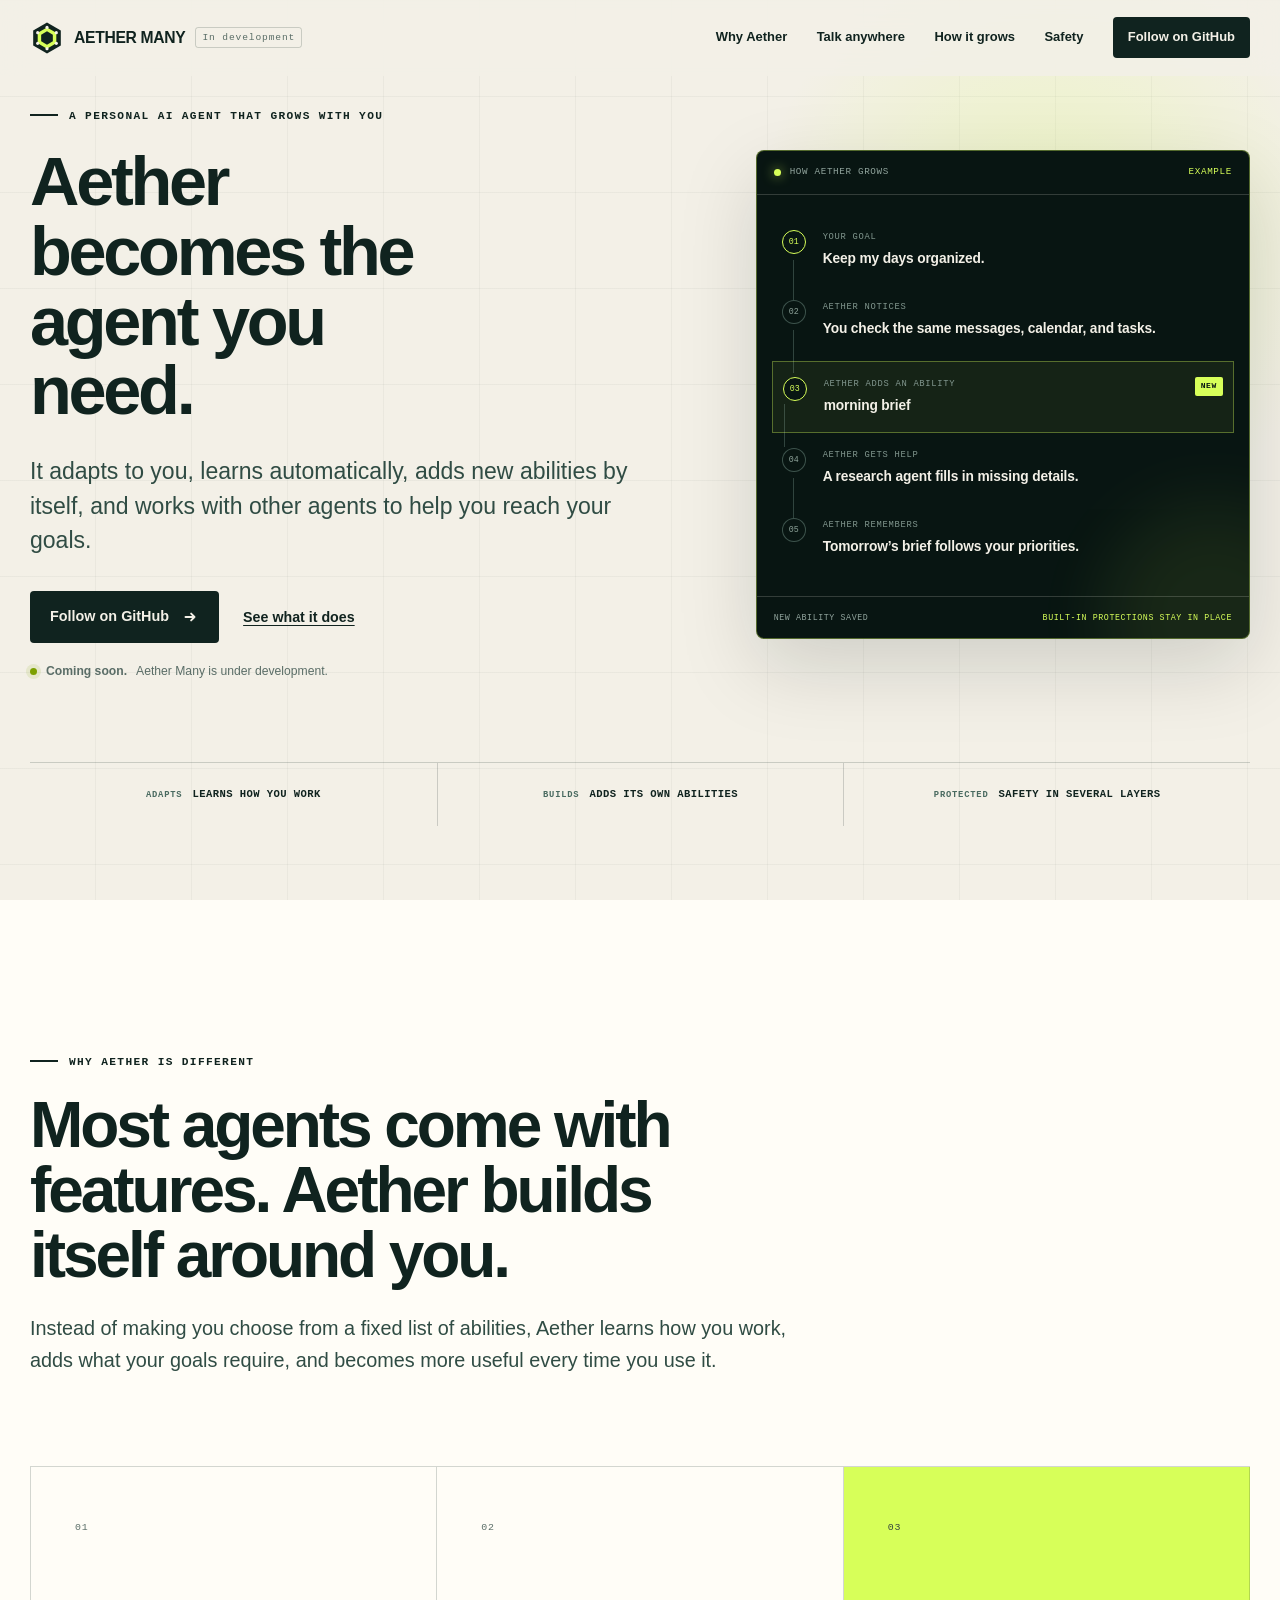
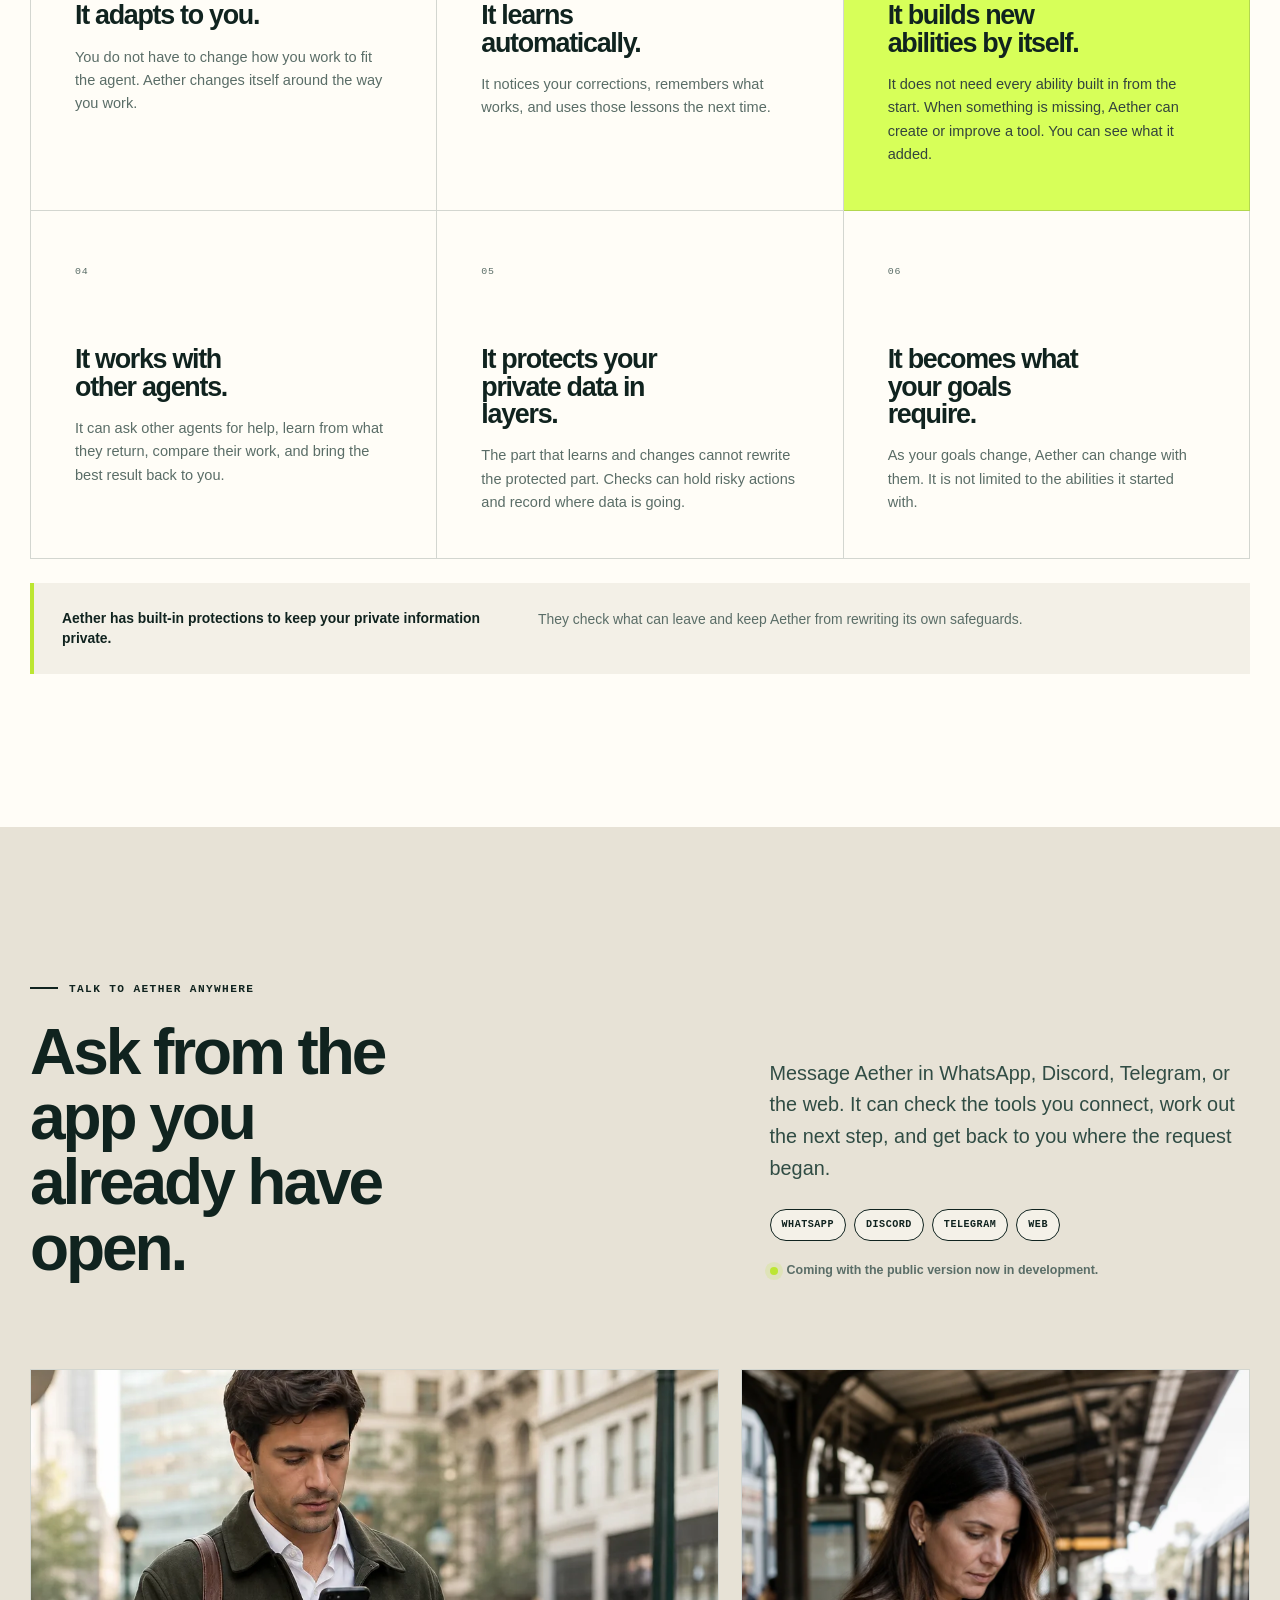
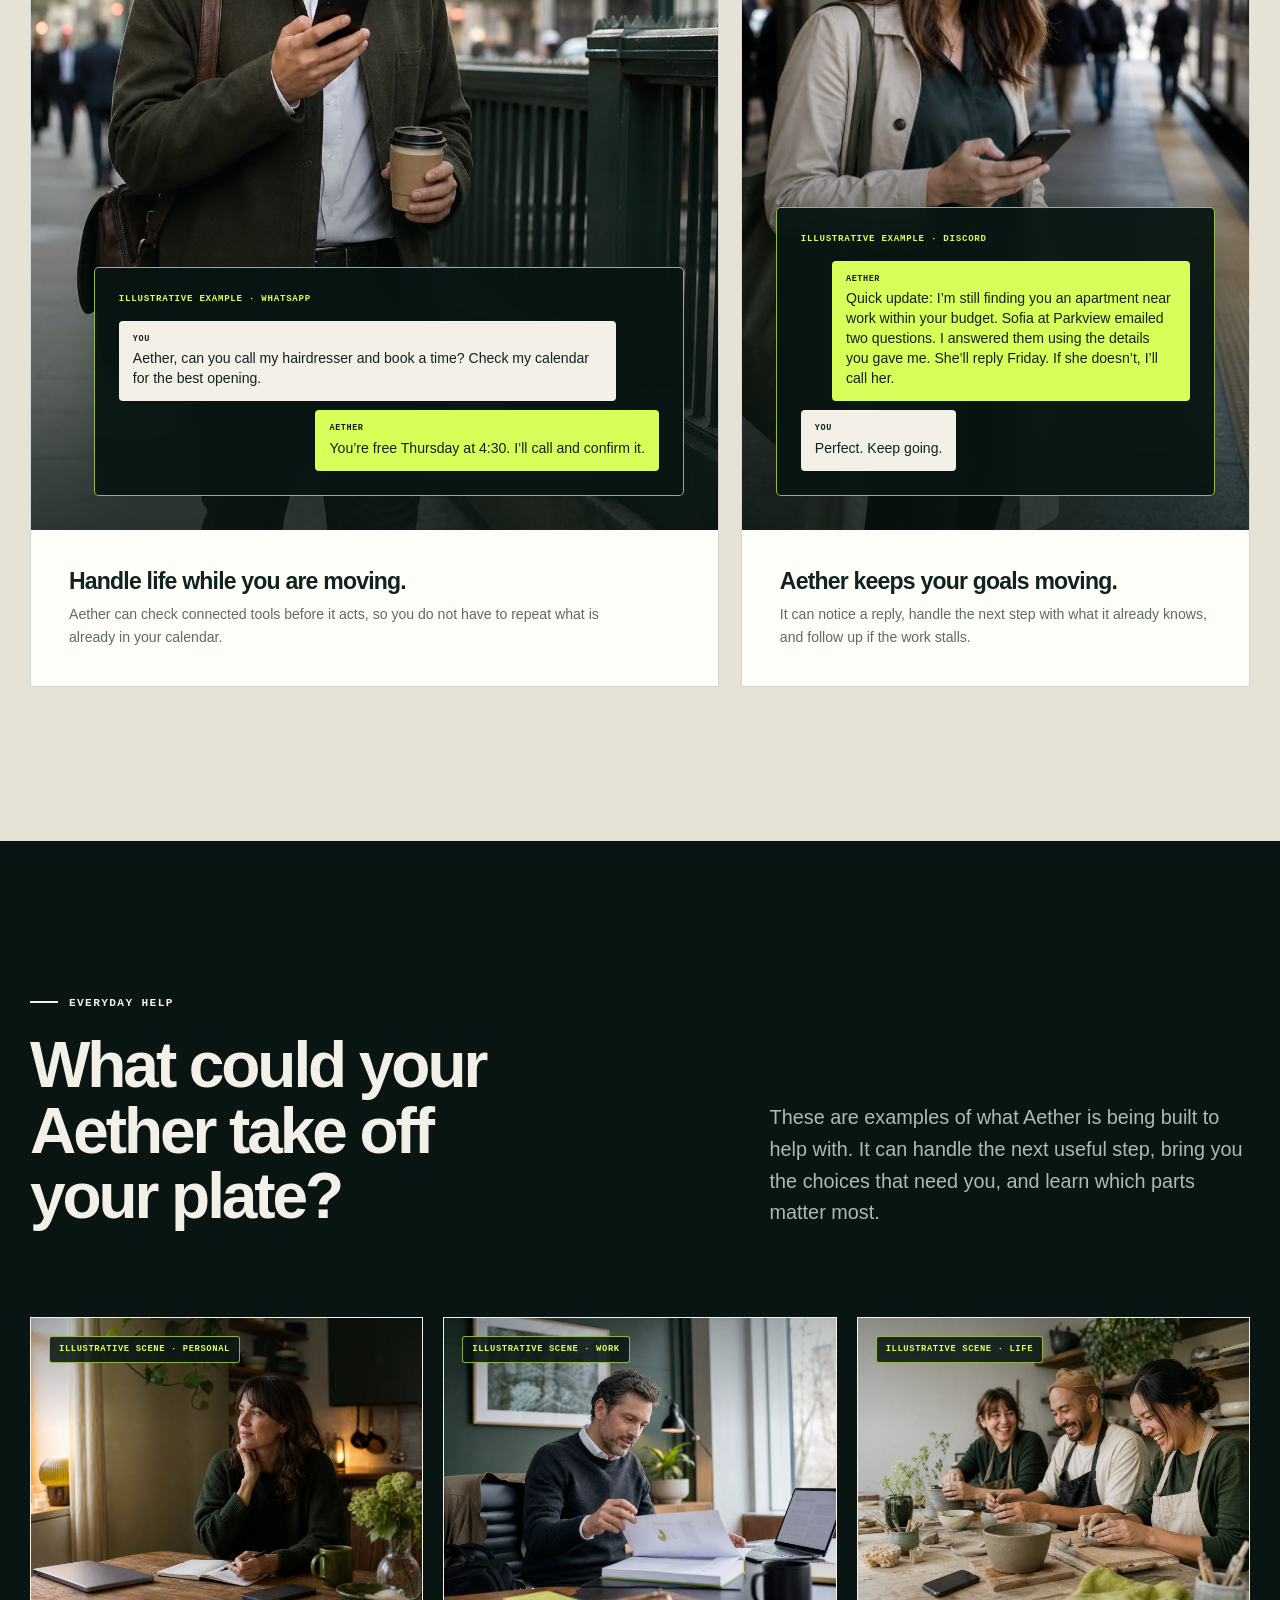
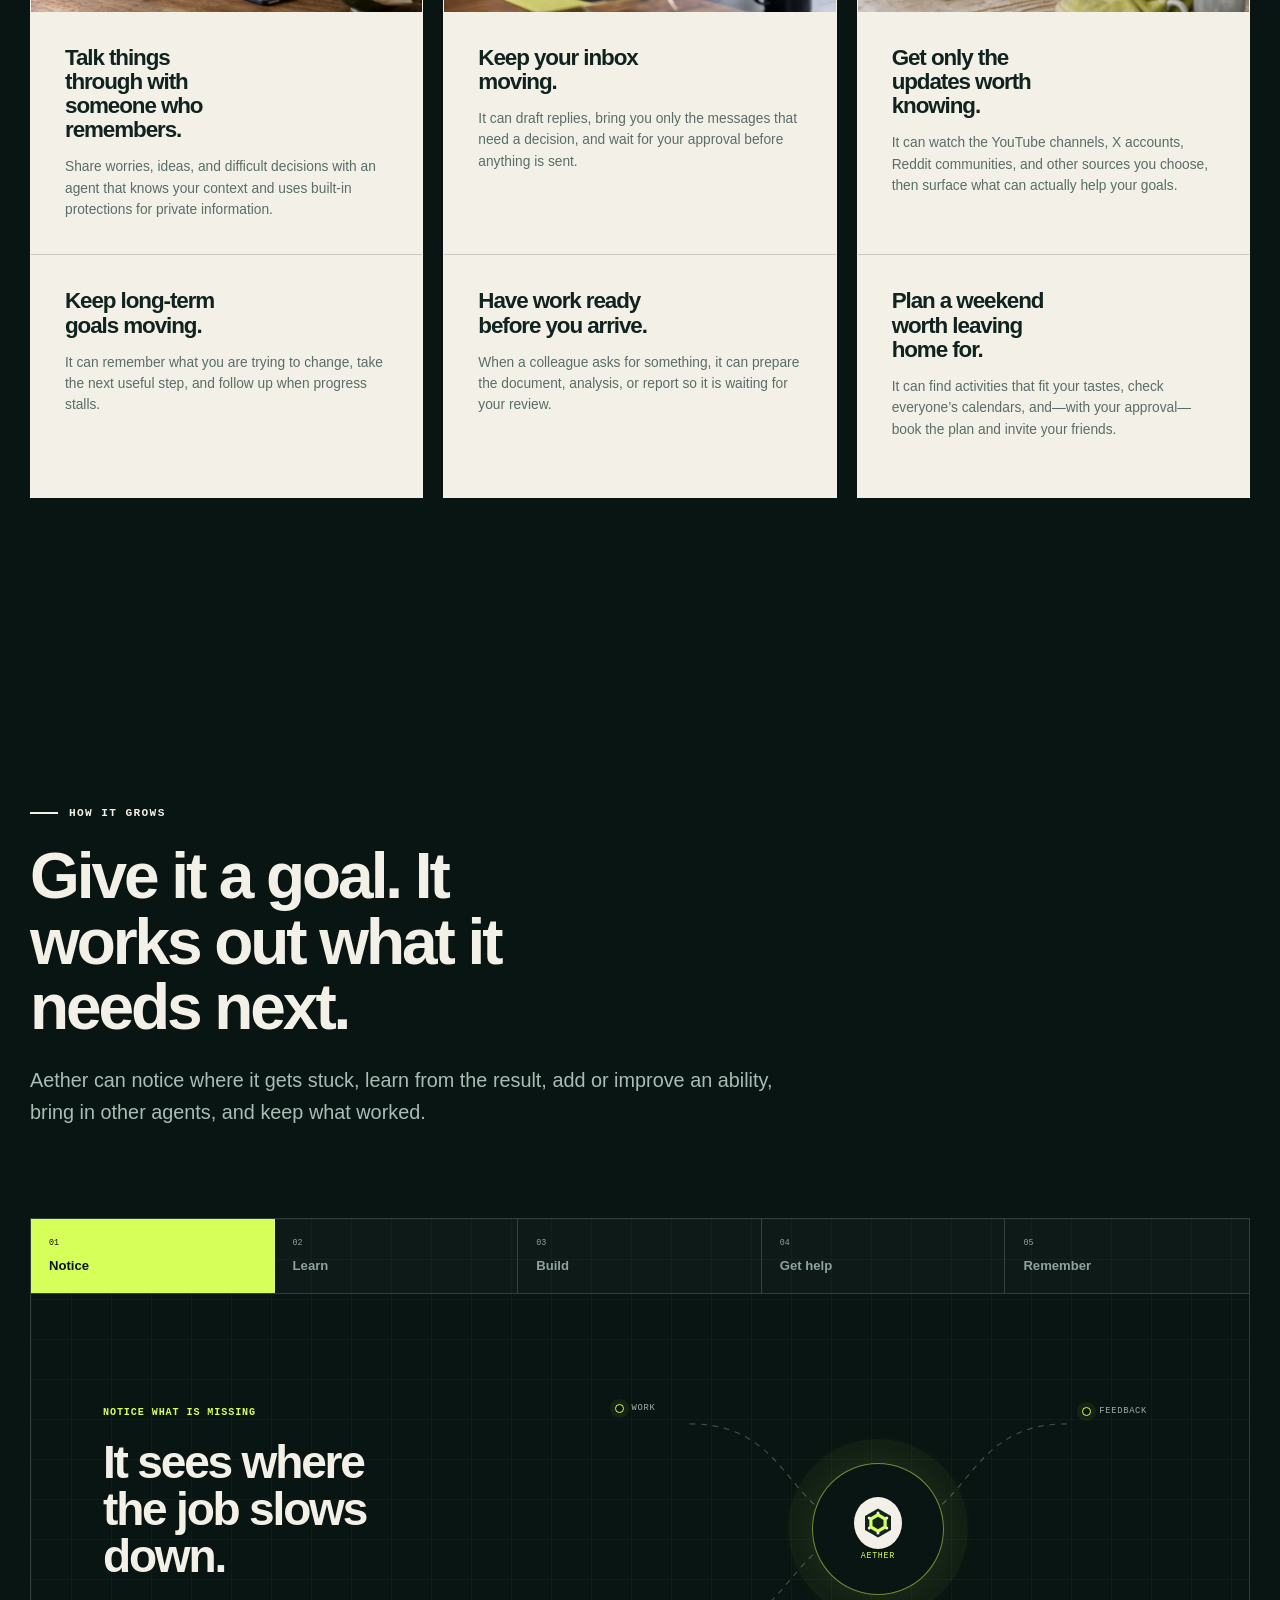
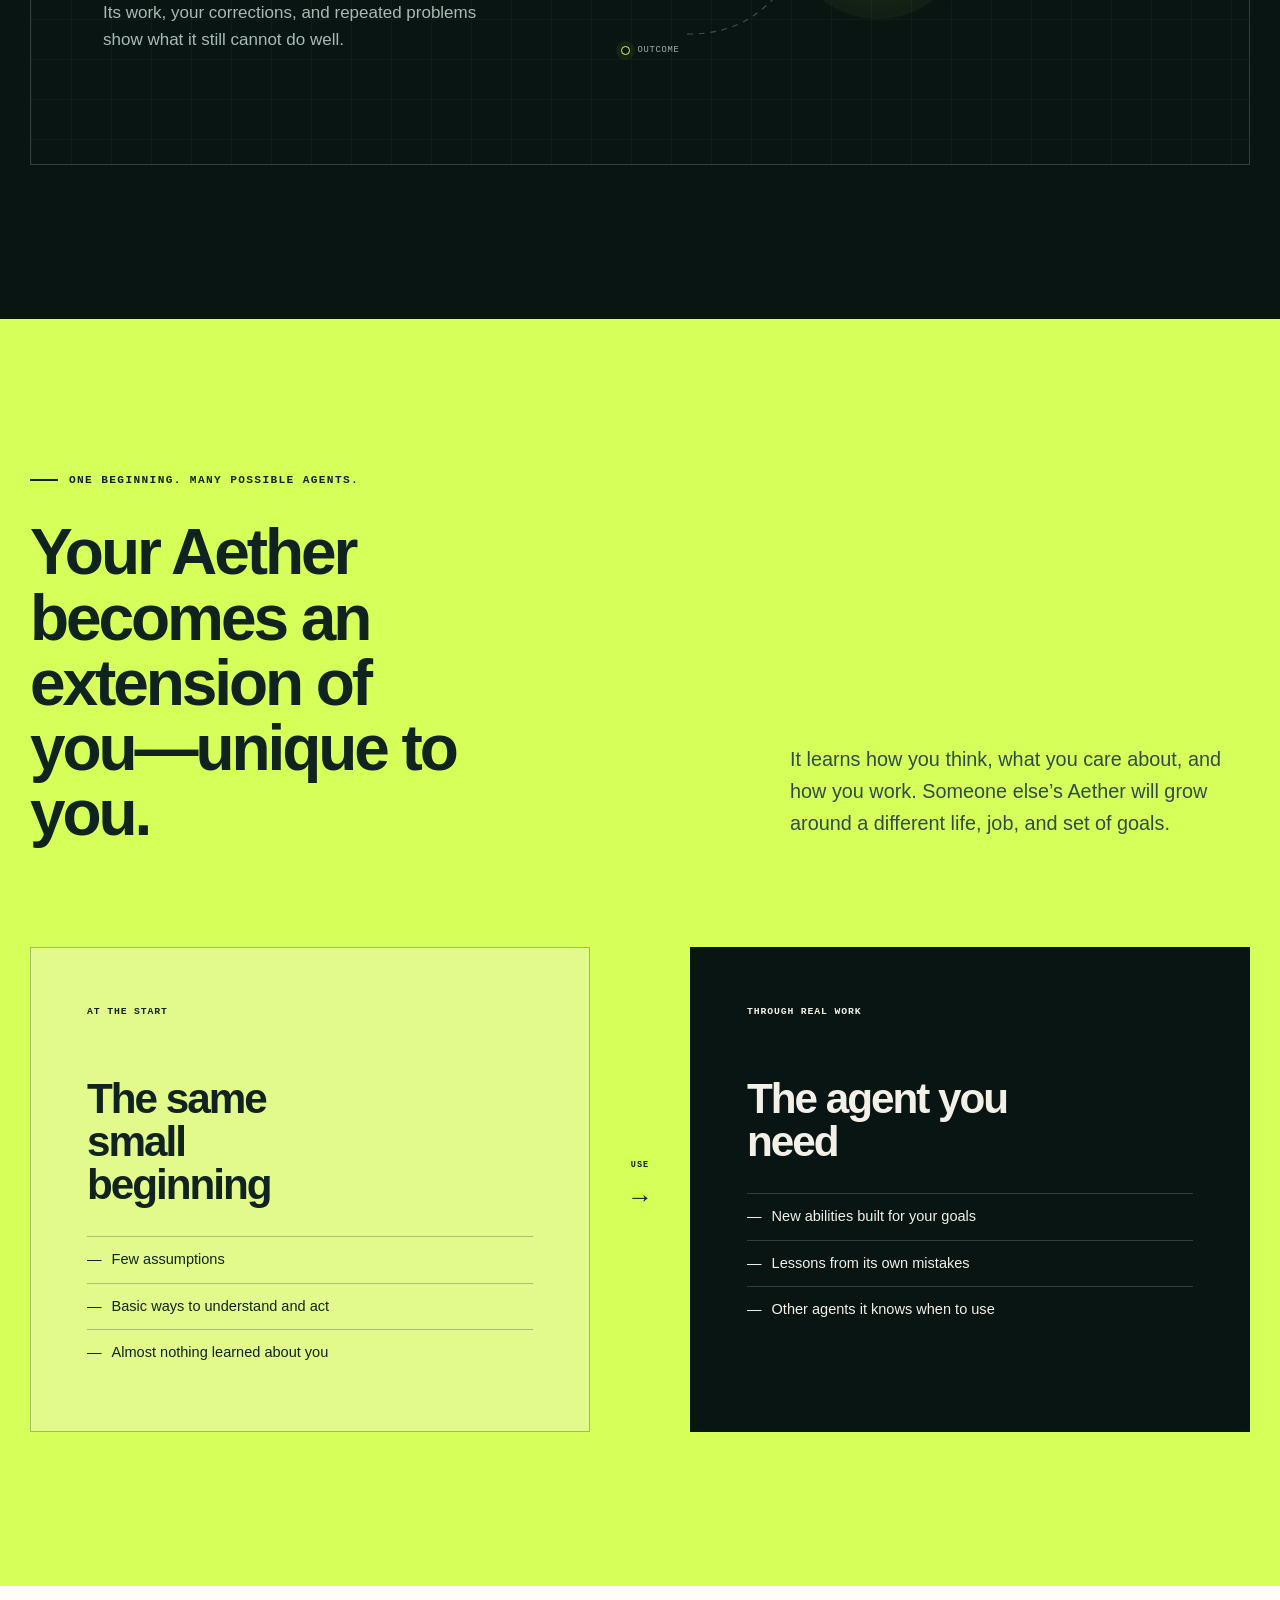
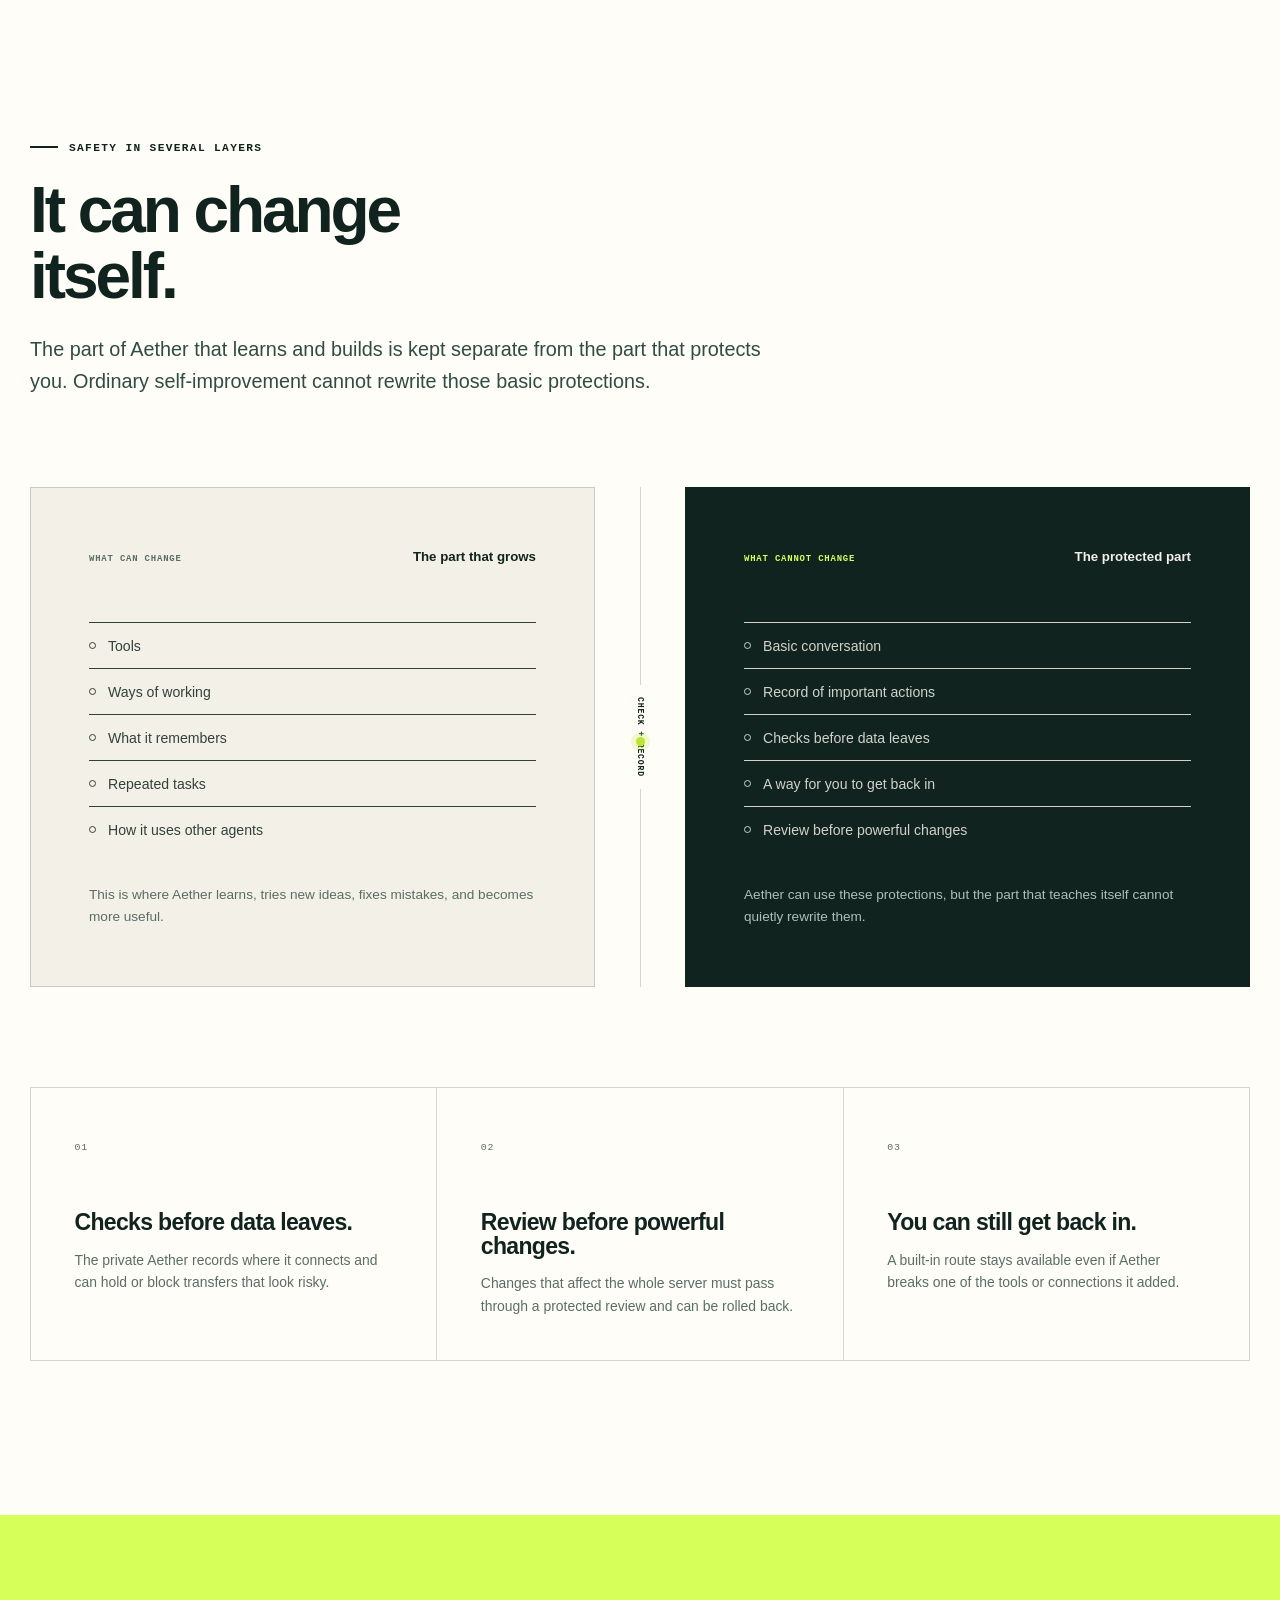
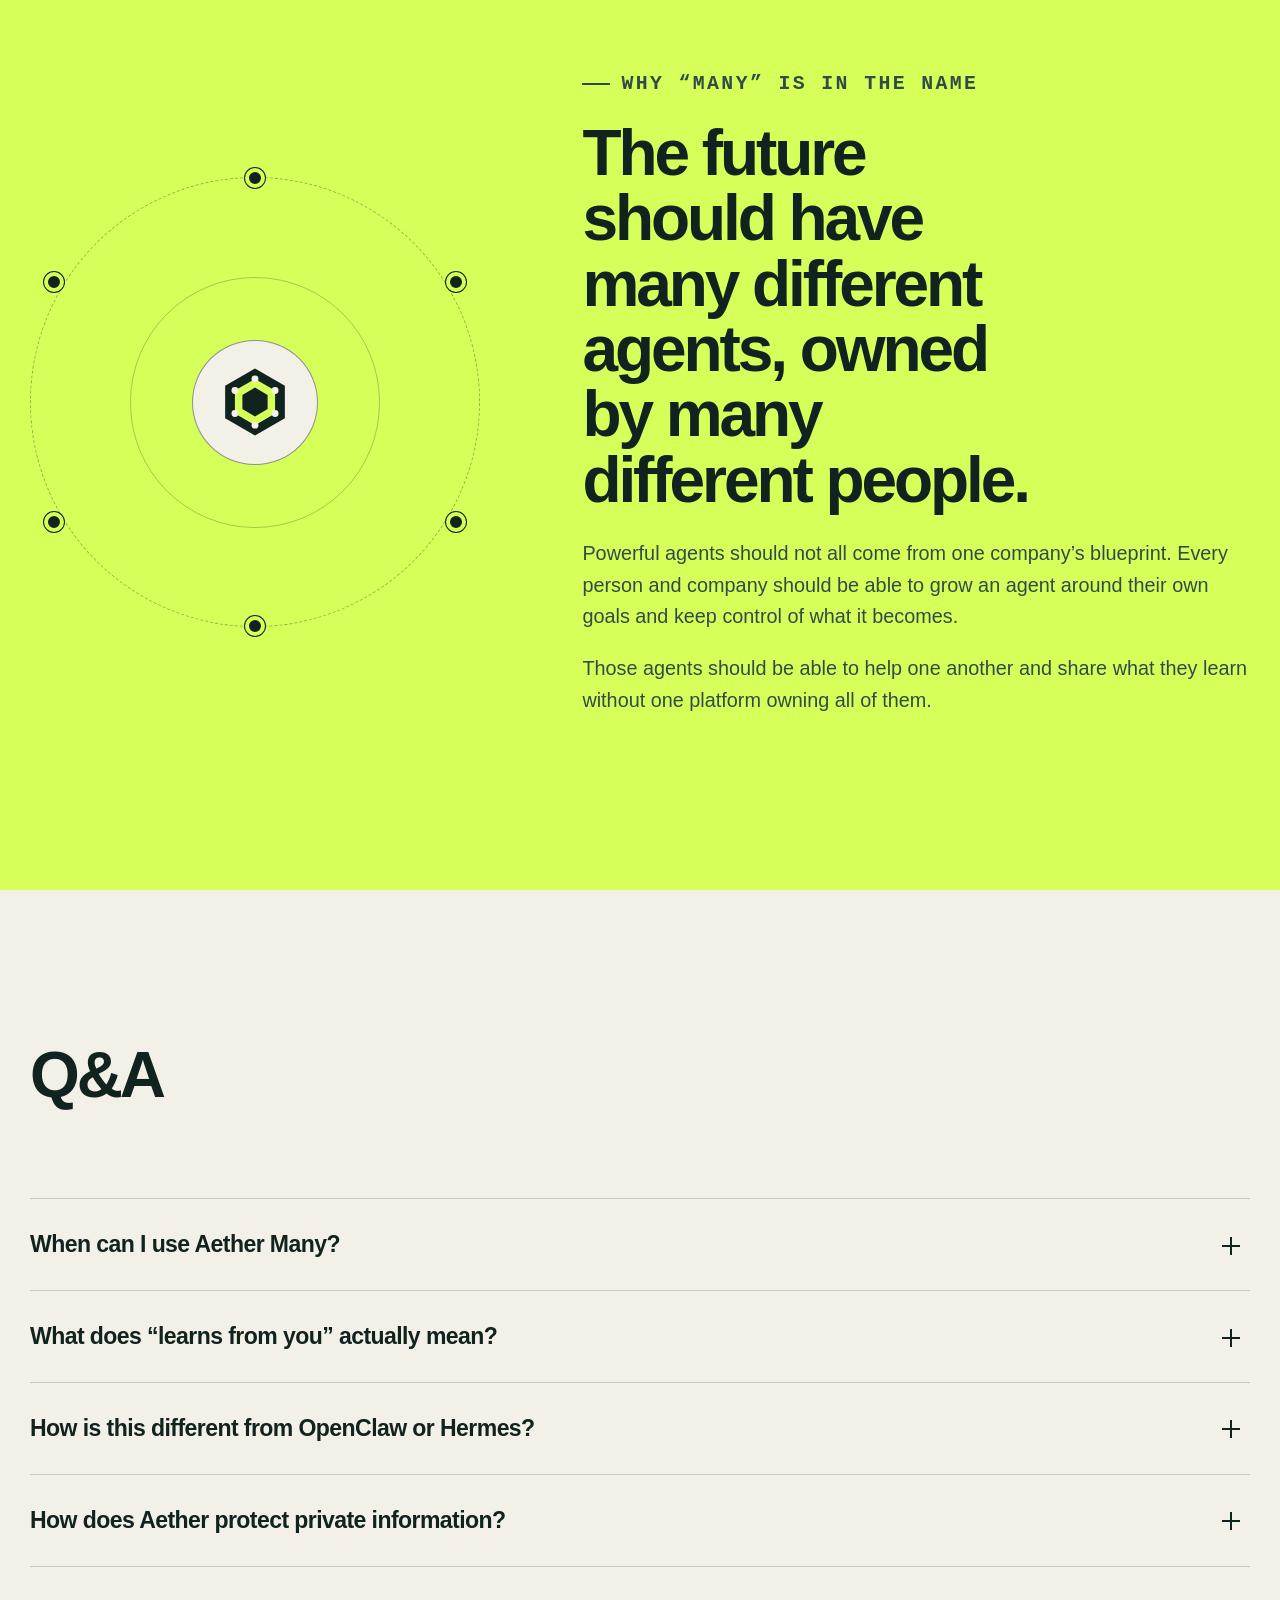
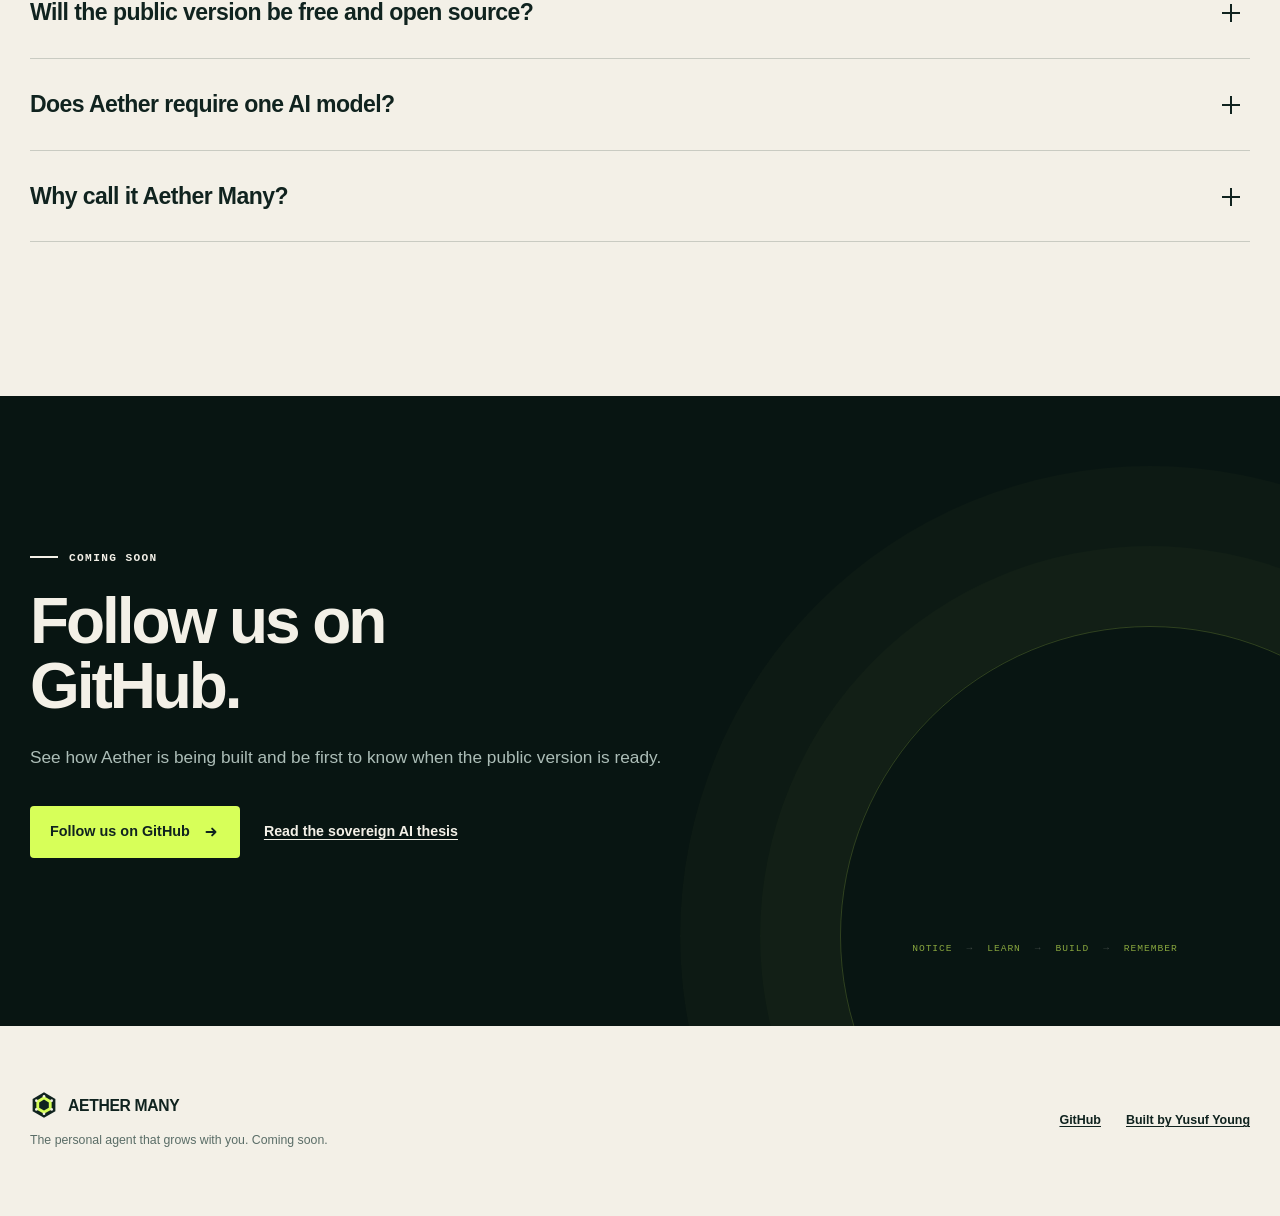
==== index.html @ 7bae5a88 "Add everyday Aether examples" ====
<!DOCTYPE html>
<html lang="en">
  <head>
    <meta charset="utf-8">
    <meta name="viewport" content="width=device-width, initial-scale=1">
    <meta name="theme-color" content="#0a1815">
    <meta
      name="description"
      content="Aether Many is a personal AI agent that adapts to you, learns automatically, builds new abilities for itself, and works with other agents to help you reach your goals."
    >
    <meta property="og:type" content="website">
    <meta property="og:url" content="https://aethermany.com/">
    <meta property="og:title" content="Aether Many — The agent that grows with you">
    <meta
      property="og:description"
      content="Aether adapts to you, builds what it needs, and works with other agents to help you reach your goals. Coming soon—follow the development on GitHub."
    >
    <meta name="twitter:card" content="summary">
    <title>Aether Many — The agent that grows with you</title>
    <link rel="canonical" href="https://aethermany.com/">
    <link rel="icon" href="/assets/favicon.svg" type="image/svg+xml">
    <link rel="stylesheet" href="/styles.css?v=20260828-1">
    <script src="/script.js?v=20260828-1" defer></script>
  </head>
  <body>
    <a class="skip-link" href="#hero-title">Skip to the main content</a>

    <header class="site-header" data-header>
      <div class="header-inner">
        <a class="brand" href="#top" aria-label="Aether Many home">
          <img src="/assets/mark.svg" alt="" width="34" height="34">
          <span class="brand-name">Aether Many</span>
          <span class="brand-edition">In development</span>
        </a>

        <button
          class="menu-button"
          type="button"
          aria-expanded="false"
          aria-controls="site-navigation"
          data-menu-button
        >
          <span class="menu-button-label">Menu</span>
          <span class="menu-button-icon" aria-hidden="true"></span>
        </button>

        <nav class="site-nav" id="site-navigation" aria-label="Main navigation" data-nav>
          <a href="#benefits">Why Aether</a>
          <a href="#channels">Talk anywhere</a>
          <a href="#growth">How it grows</a>
          <a href="#safety">Safety</a>
          <a class="nav-action" href="https://github.com/yusufhgmail/aether">Follow on GitHub</a>
        </nav>
      </div>
    </header>

    <main id="main">
      <section class="hero" id="top" aria-labelledby="hero-title">
        <div class="hero-grid">
          <div class="hero-copy">
            <p class="eyebrow reveal">A personal AI agent that grows with you</p>
            <h1 id="hero-title" class="reveal" tabindex="-1">Aether becomes the agent you need.</h1>
            <p class="hero-lead reveal">
              It adapts to you, learns automatically, adds new abilities by itself, and works with other agents to help you reach your goals.
            </p>
            <div class="hero-actions reveal">
              <a class="button button-primary" href="https://github.com/yusufhgmail/aether">
                Follow on GitHub
                <svg viewBox="0 0 16 16" aria-hidden="true"><path d="M4 8h8M9 5l3 3-3 3"></path></svg>
              </a>
              <a class="text-link" href="#benefits">See what it does</a>
            </div>
            <p class="release-note reveal">
              <span class="live-dot" aria-hidden="true"></span>
              <strong>Coming soon.</strong> Aether Many is under development.
            </p>
          </div>

          <div class="adaptation-window reveal" role="group" aria-label="Illustration of Aether turning everyday work into a new ability">
            <div class="window-bar">
              <span><i aria-hidden="true"></i>HOW AETHER GROWS</span>
              <span class="window-status">EXAMPLE</span>
            </div>
            <ol class="adaptation-log">
              <li class="log-goal">
                <span class="log-index">01</span>
                <div><small>YOUR GOAL</small><strong>Keep my days organized.</strong></div>
              </li>
              <li>
                <span class="log-index">02</span>
                <div><small>AETHER NOTICES</small><strong>You check the same messages, calendar, and tasks.</strong></div>
              </li>
              <li class="log-created">
                <span class="log-index">03</span>
                <div><small>AETHER ADDS AN ABILITY</small><strong>morning brief</strong></div>
                <span class="created-badge">NEW</span>
              </li>
              <li>
                <span class="log-index">04</span>
                <div><small>AETHER GETS HELP</small><strong>A research agent fills in missing details.</strong></div>
              </li>
              <li>
                <span class="log-index">05</span>
                <div><small>AETHER REMEMBERS</small><strong>Tomorrow’s brief follows your priorities.</strong></div>
              </li>
            </ol>
            <div class="window-foot">
              <span>New ability saved</span>
              <span>Built-in protections stay in place</span>
            </div>
          </div>
        </div>

        <ul class="hero-proof reveal" aria-label="Current Aether facts">
          <li><strong>Adapts</strong><span>Learns how you work</span></li>
          <li><strong>Builds</strong><span>Adds its own abilities</span></li>
          <li><strong>Protected</strong><span>Safety in several layers</span></li>
        </ul>
      </section>

      <section class="section section-problem" id="benefits" aria-labelledby="benefits-title">
        <div class="problem-intro reveal">
          <p class="eyebrow">Why Aether is different</p>
          <h2 id="benefits-title">Most agents come with features. Aether builds itself around you.</h2>
          <p>
            Instead of making you choose from a fixed list of abilities, Aether learns how you work, adds what your goals require, and becomes more useful every time you use it.
          </p>
        </div>

        <div class="direct-benefit-grid">
          <article class="direct-benefit-card reveal">
            <span class="direct-benefit-number">01</span>
            <h3>It adapts to you.</h3>
            <p>You do not have to change how you work to fit the agent. Aether changes itself around the way you work.</p>
          </article>
          <article class="direct-benefit-card reveal">
            <span class="direct-benefit-number">02</span>
            <h3>It learns automatically.</h3>
            <p>It notices your corrections, remembers what works, and uses those lessons the next time.</p>
          </article>
          <article class="direct-benefit-card direct-benefit-featured reveal">
            <span class="direct-benefit-number">03</span>
            <h3>It builds new abilities by itself.</h3>
            <p>It does not need every ability built in from the start. When something is missing, Aether can create or improve a tool. You can see what it added.</p>
          </article>
          <article class="direct-benefit-card reveal">
            <span class="direct-benefit-number">04</span>
            <h3>It works with other agents.</h3>
            <p>It can ask other agents for help, learn from what they return, compare their work, and bring the best result back to you.</p>
          </article>
          <article class="direct-benefit-card reveal">
            <span class="direct-benefit-number">05</span>
            <h3>It protects your private data in layers.</h3>
            <p>The part that learns and changes cannot rewrite the protected part. Checks can hold risky actions and record where data is going.</p>
          </article>
          <article class="direct-benefit-card reveal">
            <span class="direct-benefit-number">06</span>
            <h3>It becomes what your goals require.</h3>
            <p>As your goals change, Aether can change with them. It is not limited to the abilities it started with.</p>
          </article>
        </div>

        <p class="benefit-safety-note reveal">
          <strong>Aether has built-in protections to keep your private information private.</strong>
          They check what can leave and keep Aether from rewriting its own safeguards.
        </p>
      </section>

      <section class="section section-channels" id="channels" aria-labelledby="channels-title">
        <div class="channels-intro reveal">
          <div>
            <p class="eyebrow">Talk to Aether anywhere</p>
            <h2 id="channels-title">Ask from the app you already have open.</h2>
          </div>
          <div class="channels-copy">
            <p>
              Message Aether in WhatsApp, Discord, Telegram, or the web. It can check the tools you connect, work out the next step, and get back to you where the request began.
            </p>
            <ul class="channel-list" aria-label="Planned ways to talk to Aether">
              <li>WhatsApp</li>
              <li>Discord</li>
              <li>Telegram</li>
              <li>Web</li>
            </ul>
            <p class="channels-status"><span aria-hidden="true"></span>Coming with the public version now in development.</p>
          </div>
        </div>

        <div class="channel-stories">
          <figure class="channel-story channel-story-primary reveal">
            <div class="channel-photo">
              <img
                src="/assets/aether-commute.webp"
                alt="Illustrative AI-generated image of a commuter messaging Aether while walking to work"
                width="1024"
                height="1536"
                loading="lazy"
              >
              <div class="channel-conversation" role="group" aria-label="Example WhatsApp conversation with Aether">
                <span class="conversation-label">Illustrative example · WhatsApp</span>
                <div class="message message-user">
                  <span>You</span>
                  <p>Aether, can you call my hairdresser and book a time? Check my calendar for the best opening.</p>
                </div>
                <div class="message message-aether">
                  <span>Aether</span>
                  <p>You’re free Thursday at 4:30. I’ll call and confirm it.</p>
                </div>
              </div>
            </div>
            <figcaption>
              <strong>Handle life while you are moving.</strong>
              <span>Aether can check connected tools before it acts, so you do not have to repeat what is already in your calendar.</span>
            </figcaption>
          </figure>

          <figure class="channel-story reveal">
            <div class="channel-photo">
              <img
                src="/assets/aether-train.webp"
                alt="Illustrative AI-generated image of a commuter messaging Aether at a train platform"
                width="1024"
                height="1536"
                loading="lazy"
              >
              <div class="channel-conversation channel-conversation-small" role="group" aria-label="Example proactive Discord update from Aether">
                <span class="conversation-label">Illustrative example · Discord</span>
                <div class="message message-aether">
                  <span>Aether</span>
                  <p>Quick update: I’m still finding you an apartment near work within your budget. Sofia at Parkview emailed two questions. I answered them using the details you gave me. She’ll reply Friday. If she doesn’t, I’ll call her.</p>
                </div>
                <div class="message message-user">
                  <span>You</span>
                  <p>Perfect. Keep going.</p>
                </div>
              </div>
            </div>
            <figcaption>
              <strong>Aether keeps your goals moving.</strong>
              <span>It can notice a reply, handle the next step with what it already knows, and follow up if the work stalls.</span>
            </figcaption>
          </figure>
        </div>
      </section>

      <section class="section section-use-cases" id="uses" aria-labelledby="uses-title">
        <div class="use-cases-intro reveal">
          <div>
            <p class="eyebrow">Everyday help</p>
            <h2 id="uses-title">What could your Aether take off your plate?</h2>
          </div>
          <p>
            These are examples of what Aether is being built to help with. It can handle the next useful step, bring you the choices that need you, and learn which parts matter most.
          </p>
        </div>

        <div class="use-case-grid">
          <article class="use-case-card reveal">
            <figure class="use-case-image">
              <img
                src="/assets/aether-private-thinking.webp"
                alt="Illustrative AI-generated image of a woman thinking at her kitchen table with a notebook"
                width="1448"
                height="1086"
                loading="lazy"
              >
              <figcaption>Illustrative scene · Personal</figcaption>
            </figure>
            <div class="use-case-copy">
              <div class="use-case-item">
                <h3>Talk things through with someone who remembers.</h3>
                <p>Share worries, ideas, and difficult decisions with an agent that knows your context and uses built-in protections for private information.</p>
              </div>
              <div class="use-case-item">
                <h3>Keep long-term goals moving.</h3>
                <p>It can remember what you are trying to change, take the next useful step, and follow up when progress stalls.</p>
              </div>
            </div>
          </article>

          <article class="use-case-card reveal">
            <figure class="use-case-image">
              <img
                src="/assets/aether-work-ready.webp"
                alt="Illustrative AI-generated image of a professional reviewing a prepared report at his desk"
                width="1448"
                height="1086"
                loading="lazy"
              >
              <figcaption>Illustrative scene · Work</figcaption>
            </figure>
            <div class="use-case-copy">
              <div class="use-case-item">
                <h3>Keep your inbox moving.</h3>
                <p>It can draft replies, bring you only the messages that need a decision, and wait for your approval before anything is sent.</p>
              </div>
              <div class="use-case-item">
                <h3>Have work ready before you arrive.</h3>
                <p>When a colleague asks for something, it can prepare the document, analysis, or report so it is waiting for your review.</p>
              </div>
            </div>
          </article>

          <article class="use-case-card reveal">
            <figure class="use-case-image">
              <img
                src="/assets/aether-weekend-plans.webp"
                alt="Illustrative AI-generated image of three friends enjoying a pottery workshop together"
                width="1448"
                height="1086"
                loading="lazy"
              >
              <figcaption>Illustrative scene · Life</figcaption>
            </figure>
            <div class="use-case-copy">
              <div class="use-case-item">
                <h3>Get only the updates worth knowing.</h3>
                <p>It can watch the YouTube channels, X accounts, Reddit communities, and other sources you choose, then surface what can actually help your goals.</p>
              </div>
              <div class="use-case-item">
                <h3>Plan a weekend worth leaving home for.</h3>
                <p>It can find activities that fit your tastes, check everyone’s calendars, and—with your approval—book the plan and invite your friends.</p>
              </div>
            </div>
          </article>
        </div>
      </section>

      <section class="section section-growth" id="growth" aria-labelledby="growth-title">
        <div class="growth-heading reveal">
          <p class="eyebrow">How it grows</p>
          <h2 id="growth-title">Give it a goal. It works out what it needs next.</h2>
          <p>
            Aether can notice where it gets stuck, learn from the result, add or improve an ability, bring in other agents, and keep what worked.
          </p>
        </div>

        <div class="growth-explorer reveal" data-growth-explorer>
          <div class="growth-steps" role="tablist" aria-label="Aether adaptation loop">
            <button type="button" role="tab" aria-selected="true" aria-controls="growth-panel" id="growth-observe" data-growth-step="observe">
              <span>01</span>Notice
            </button>
            <button type="button" role="tab" aria-selected="false" aria-controls="growth-panel" id="growth-reflect" data-growth-step="reflect" tabindex="-1">
              <span>02</span>Learn
            </button>
            <button type="button" role="tab" aria-selected="false" aria-controls="growth-panel" id="growth-build" data-growth-step="build" tabindex="-1">
              <span>03</span>Build
            </button>
            <button type="button" role="tab" aria-selected="false" aria-controls="growth-panel" id="growth-collaborate" data-growth-step="collaborate" tabindex="-1">
              <span>04</span>Get help
            </button>
            <button type="button" role="tab" aria-selected="false" aria-controls="growth-panel" id="growth-keep" data-growth-step="keep" tabindex="-1">
              <span>05</span>Remember
            </button>
          </div>

          <div class="growth-stage" id="growth-panel" role="tabpanel" aria-labelledby="growth-observe" tabindex="0">
            <div class="stage-copy">
              <p class="stage-kicker" data-stage-kicker>Notice what is missing</p>
              <h3 data-stage-title>It sees where the job slows down.</h3>
              <p data-stage-copy>Its work, your corrections, and repeated problems show what it still cannot do well.</p>
            </div>
            <div class="stage-visual" aria-hidden="true">
              <div class="stage-core">
                <img src="/assets/mark.svg" alt="" width="52" height="52">
                <span>AETHER</span>
              </div>
              <div class="stage-signal signal-one" data-stage-signal="one"><i></i><span>WORK</span></div>
              <div class="stage-signal signal-two" data-stage-signal="two"><i></i><span>FEEDBACK</span></div>
              <div class="stage-signal signal-three" data-stage-signal="three"><i></i><span>OUTCOME</span></div>
              <svg viewBox="0 0 520 280" preserveAspectRatio="none">
                <path d="M96 48 C190 48 178 140 260 140"></path>
                <path d="M94 232 C190 232 178 140 260 140"></path>
                <path d="M424 48 C330 48 342 140 260 140"></path>
              </svg>
            </div>
          </div>
        </div>

      </section>

      <section class="section section-identity" aria-labelledby="identity-title">
        <div class="identity-copy reveal">
          <p class="eyebrow">One beginning. Many possible agents.</p>
          <h2 id="identity-title">Your Aether becomes an extension of you—unique to you.</h2>
          <p>
            It learns how you think, what you care about, and how you work. Someone else’s Aether will grow around a different life, job, and set of goals.
          </p>
        </div>
        <div class="identity-shift reveal" role="group" aria-label="How an Aether agent changes through use">
          <article>
            <p>AT THE START</p>
            <h3>The same small beginning</h3>
            <ul>
              <li>Few assumptions</li>
              <li>Basic ways to understand and act</li>
              <li>Almost nothing learned about you</li>
            </ul>
          </article>
          <div class="shift-arrow" aria-hidden="true"><span>USE</span>→</div>
          <article class="identity-emerged">
            <p>THROUGH REAL WORK</p>
            <h3>The agent you need</h3>
            <ul>
              <li>New abilities built for your goals</li>
              <li>Lessons from its own mistakes</li>
              <li>Other agents it knows when to use</li>
            </ul>
          </article>
        </div>
      </section>

      <section class="section section-safety" id="safety" aria-labelledby="safety-title">
        <div class="safety-heading reveal">
          <p class="eyebrow">Safety in several layers</p>
          <h2 id="safety-title">It can change itself.</h2>
          <p>
            The part of Aether that learns and builds is kept separate from the part that protects you. Ordinary self-improvement cannot rewrite those basic protections.
          </p>
        </div>

        <div class="boundary-diagram reveal">
          <div class="boundary-free">
            <div class="boundary-label"><span>WHAT CAN CHANGE</span><strong>The part that grows</strong></div>
            <ul>
              <li>Tools</li>
              <li>Ways of working</li>
              <li>What it remembers</li>
              <li>Repeated tasks</li>
              <li>How it uses other agents</li>
            </ul>
            <p>This is where Aether learns, tries new ideas, fixes mistakes, and becomes more useful.</p>
          </div>
          <div class="boundary-gate">
            <span>CHECK + RECORD</span>
            <i aria-hidden="true"></i>
          </div>
          <div class="boundary-core">
            <div class="boundary-label"><span>WHAT CANNOT CHANGE</span><strong>The protected part</strong></div>
            <ul>
              <li>Basic conversation</li>
              <li>Record of important actions</li>
              <li>Checks before data leaves</li>
              <li>A way for you to get back in</li>
              <li>Review before powerful changes</li>
            </ul>
            <p>Aether can use these protections, but the part that teaches itself cannot quietly rewrite them.</p>
          </div>
        </div>

        <div class="safety-facts reveal">
          <article>
            <span>01</span>
            <h3>Checks before data leaves.</h3>
            <p>The private Aether records where it connects and can hold or block transfers that look risky.</p>
          </article>
          <article>
            <span>02</span>
            <h3>Review before powerful changes.</h3>
            <p>Changes that affect the whole server must pass through a protected review and can be rolled back.</p>
          </article>
          <article>
            <span>03</span>
            <h3>You can still get back in.</h3>
            <p>A built-in route stays available even if Aether breaks one of the tools or connections it added.</p>
          </article>
        </div>

      </section>

      <section class="section section-mission" aria-labelledby="mission-title">
        <div class="mission-orbit" aria-hidden="true">
          <div class="mission-center"><img src="/assets/mark.svg" alt="" width="74" height="74"></div>
          <span class="mission-node node-a"></span>
          <span class="mission-node node-b"></span>
          <span class="mission-node node-c"></span>
          <span class="mission-node node-d"></span>
          <span class="mission-node node-e"></span>
          <span class="mission-node node-f"></span>
        </div>
        <div class="mission-copy reveal">
          <p class="eyebrow">Why “Many” is in the name</p>
          <h2 id="mission-title">The future should have many different agents, owned by many different people.</h2>
          <p>
            Powerful agents should not all come from one company’s blueprint. Every person and company should be able to grow an agent around their own goals and keep control of what it becomes.
          </p>
          <p>
            Those agents should be able to help one another and share what they learn without one platform owning all of them.
          </p>
        </div>
      </section>

      <section class="section section-faq" aria-labelledby="faq-title">
        <div class="faq-heading reveal">
          <h2 id="faq-title">Q&amp;A</h2>
        </div>

        <div class="faq-list reveal">
          <details>
            <summary>When can I use Aether Many?</summary>
            <p>Aether Many is coming soon. It is under development, and the first public version will appear in the GitHub repository when it is ready.</p>
          </details>
          <details>
            <summary>What does “learns from you” actually mean?</summary>
            <p>Aether can remember your preferences, look back at past work, learn from your corrections, improve its instructions, and build reusable tools. It can still learn the wrong lesson, so important changes must stay visible and easy to correct.</p>
          </details>
          <details>
            <summary>How is this different from OpenClaw or Hermes?</summary>
            <p>OpenClaw and Hermes are mature agents you can install now. Aether brings automatic learning, self-built abilities, work with other agents, and layered protections together around one goal: becoming an extension of its owner.</p>
          </details>
          <details>
            <summary>How does Aether protect private information?</summary>
            <p>Aether separates the part that learns from the part that protects you. It checks actions that can send data away, records important actions, and requires review before powerful changes. Connected AI models and tools can still send data away, so no system can remove every risk. These protections have not had a public security audit yet.</p>
          </details>
          <details>
            <summary>Will the public version be free and open source?</summary>
            <p>A free public GitHub release is the plan. The exact license has not been selected, so the site does not claim more than that yet.</p>
          </details>
          <details>
            <summary>Does Aether require one AI model?</summary>
            <p>No. The private Aether can use different AI model providers. The public version is also meant to let you replace models without losing what your agent has learned and built.</p>
          </details>
          <details>
            <summary>Why call it Aether Many?</summary>
            <p>Because the goal is not one perfect agent for everyone. It is many agents that grow differently, stay under their owners’ control, and help one another when useful.</p>
          </details>
        </div>
      </section>

      <section class="section section-cta" aria-labelledby="cta-title">
        <div class="cta-copy reveal">
          <p class="eyebrow">Coming soon</p>
          <h2 id="cta-title">Follow us on GitHub.</h2>
          <p>See how Aether is being built and be first to know when the public version is ready.</p>
          <div class="cta-actions">
            <a class="button button-inverse" href="https://github.com/yusufhgmail/aether">
              Follow us on GitHub
              <svg viewBox="0 0 16 16" aria-hidden="true"><path d="M4 8h8M9 5l3 3-3 3"></path></svg>
            </a>
            <a class="text-link text-link-light" href="https://yusufyoung.com/thesis/">Read the sovereign AI thesis</a>
          </div>
        </div>
        <div class="cta-code" aria-hidden="true">
          <span>NOTICE</span><i>→</i><span>LEARN</span><i>→</i><span>BUILD</span><i>→</i><span>REMEMBER</span>
        </div>
      </section>
    </main>

    <footer class="site-footer">
      <div>
        <a class="brand brand-footer" href="#top" aria-label="Aether Many — back to the top">
          <img src="/assets/mark.svg" alt="" width="28" height="28">
          <span class="brand-name">Aether Many</span>
        </a>
        <p>The personal agent that grows with you. Coming soon.</p>
      </div>
      <div class="footer-links">
        <a href="https://github.com/yusufhgmail/aether">GitHub</a>
        <a href="https://yusufyoung.com">Built by Yusuf Young</a>
      </div>
    </footer>
  </body>
</html>
---- styles.css ----
:root {
  --ink: #10231f;
  --ink-deep: #081512;
  --ink-mid: #17312a;
  --ink-soft: #304c44;
  --paper: #f3f0e7;
  --paper-deep: #e7e2d6;
  --white: #fffdf7;
  --signal: #d7ff59;
  --signal-strong: #bce632;
  --mint: #b7e2d2;
  --muted: #5a6d67;
  --line: rgba(16, 35, 31, 0.18);
  --line-light: rgba(243, 240, 231, 0.18);
  --shadow: 0 28px 80px rgba(8, 21, 18, 0.15);
  --font-sans: "Avenir Next", Avenir, "Segoe UI", Helvetica, Arial, sans-serif;
  --font-mono: "SFMono-Regular", Consolas, "Liberation Mono", monospace;
  --max-width: 1220px;
  --header-height: 76px;
}

*,
*::before,
*::after {
  box-sizing: border-box;
}

html {
  scroll-behavior: smooth;
  scroll-padding-top: calc(var(--header-height) + 24px);
}

body {
  margin: 0;
  overflow-x: hidden;
  background: var(--paper);
  color: var(--ink);
  font-family: var(--font-sans);
  font-size: 17px;
  line-height: 1.6;
  text-rendering: optimizeLegibility;
}

body.menu-open {
  overflow: hidden;
}

a {
  color: inherit;
  text-decoration-thickness: 1px;
  text-underline-offset: 0.2em;
}

button,
a {
  -webkit-tap-highlight-color: transparent;
}

button,
input,
textarea,
select {
  font: inherit;
}

img,
svg {
  display: block;
  max-width: 100%;
}

h1,
h2,
h3,
p {
  margin-top: 0;
}

h1,
h2,
h3 {
  line-height: 1.02;
  letter-spacing: -0.048em;
}

h1 {
  max-width: 10.5ch;
  margin-bottom: 28px;
  font-size: clamp(3.6rem, 5.35vw, 5.75rem);
  font-weight: 670;
}

h2 {
  margin-bottom: 25px;
  font-size: clamp(2.7rem, 5vw, 5rem);
  font-weight: 640;
}

h3 {
  font-size: clamp(1.35rem, 2.1vw, 1.9rem);
  font-weight: 650;
}

:focus-visible {
  outline: 3px solid #25735f;
  outline-offset: 4px;
}

.skip-link {
  position: fixed;
  top: 12px;
  left: 12px;
  z-index: 999;
  padding: 10px 14px;
  background: var(--signal);
  color: var(--ink-deep);
  font-weight: 750;
  transform: translateY(-160%);
}

.skip-link:focus {
  transform: translateY(0);
}

.site-header {
  position: fixed;
  inset: 0 0 auto;
  z-index: 100;
  height: var(--header-height);
  border-bottom: 1px solid transparent;
  background: rgba(243, 240, 231, 0.86);
  backdrop-filter: blur(16px);
  -webkit-backdrop-filter: blur(16px);
  transition: border-color 180ms ease, background-color 180ms ease;
}

.site-header.scrolled {
  border-bottom-color: var(--line);
  background: rgba(243, 240, 231, 0.97);
}

.header-inner,
.site-footer {
  width: min(calc(100% - 48px), var(--max-width));
  margin: 0 auto;
}

.header-inner {
  display: flex;
  height: 100%;
  align-items: center;
  justify-content: space-between;
  gap: 24px;
}

.brand {
  display: inline-flex;
  align-items: center;
  gap: 10px;
  text-decoration: none;
  white-space: nowrap;
}

.brand-name {
  font-size: 0.98rem;
  font-weight: 780;
  letter-spacing: -0.02em;
  text-transform: uppercase;
}

.brand-edition {
  padding: 2px 6px;
  border: 1px solid var(--line);
  border-radius: 3px;
  color: var(--muted);
  font-family: var(--font-mono);
  font-size: 0.6rem;
  letter-spacing: 0.09em;
}

.site-nav {
  display: flex;
  align-items: center;
  gap: clamp(18px, 2.3vw, 30px);
}

.site-nav a {
  font-size: 0.81rem;
  font-weight: 690;
  text-decoration: none;
  white-space: nowrap;
}

.site-nav a:not(.nav-action) {
  position: relative;
}

.site-nav a:not(.nav-action)::after {
  position: absolute;
  right: 0;
  bottom: -7px;
  left: 0;
  height: 2px;
  background: var(--ink);
  content: "";
  transform: scaleX(0);
  transform-origin: left;
  transition: transform 160ms ease;
}

.site-nav a:not(.nav-action):hover::after,
.site-nav a:not(.nav-action):focus-visible::after {
  transform: scaleX(1);
}

.nav-action {
  padding: 10px 15px;
  border-radius: 4px;
  background: var(--ink);
  color: var(--paper);
}

.nav-action:hover {
  background: #23483f;
}

.menu-button {
  display: none;
  align-items: center;
  gap: 10px;
  border: 0;
  background: transparent;
  color: var(--ink);
  cursor: pointer;
}

.menu-button-label {
  font-size: 0.76rem;
  font-weight: 740;
  letter-spacing: 0.05em;
  text-transform: uppercase;
}

.menu-button-icon,
.menu-button-icon::before,
.menu-button-icon::after {
  display: block;
  width: 22px;
  height: 2px;
  background: currentColor;
  transition: transform 160ms ease, opacity 160ms ease;
}

.menu-button-icon {
  position: relative;
}

.menu-button-icon::before,
.menu-button-icon::after {
  position: absolute;
  left: 0;
  content: "";
}

.menu-button-icon::before { top: -7px; }
.menu-button-icon::after { top: 7px; }
.menu-button[aria-expanded="true"] .menu-button-icon { background: transparent; }
.menu-button[aria-expanded="true"] .menu-button-icon::before { transform: translateY(7px) rotate(45deg); }
.menu-button[aria-expanded="true"] .menu-button-icon::after { transform: translateY(-7px) rotate(-45deg); }

.hero,
.section {
  padding-right: max(24px, calc((100vw - var(--max-width)) / 2));
  padding-left: max(24px, calc((100vw - var(--max-width)) / 2));
}

.eyebrow {
  margin-bottom: 21px;
  font-family: var(--font-mono);
  font-size: 0.7rem;
  font-weight: 720;
  letter-spacing: 0.12em;
  text-transform: uppercase;
}

.eyebrow::before {
  display: inline-block;
  width: 28px;
  height: 2px;
  margin-right: 11px;
  background: currentColor;
  content: "";
  vertical-align: 0.25em;
}

.hero {
  min-height: 100vh;
  padding-top: clamp(108px, 12vh, 138px);
  overflow: hidden;
  background:
    radial-gradient(circle at 82% 27%, rgba(215, 255, 89, 0.28), transparent 24%),
    linear-gradient(90deg, transparent calc(100% - 1px), rgba(16, 35, 31, 0.045) 1px),
    linear-gradient(0deg, transparent calc(100% - 1px), rgba(16, 35, 31, 0.045) 1px),
    var(--paper);
  background-size: auto, 96px 96px, 96px 96px, auto;
}

.hero-grid {
  display: grid;
  align-items: center;
  gap: clamp(50px, 6vw, 86px);
  grid-template-columns: minmax(0, 1.05fr) minmax(390px, 0.8fr);
}

.hero-copy {
  position: relative;
  z-index: 1;
}

.hero-lead {
  max-width: 660px;
  margin-bottom: 33px;
  color: var(--ink-soft);
  font-size: clamp(1.18rem, 1.8vw, 1.5rem);
  line-height: 1.5;
}

.hero-actions,
.cta-actions {
  display: flex;
  align-items: center;
  gap: 24px;
  flex-wrap: wrap;
}

.button {
  display: inline-flex;
  min-height: 52px;
  align-items: center;
  justify-content: center;
  gap: 12px;
  padding: 13px 19px;
  border: 1px solid transparent;
  border-radius: 4px;
  font-size: 0.9rem;
  font-weight: 740;
  text-decoration: none;
  transition: background-color 160ms ease, color 160ms ease, transform 160ms ease;
}

.button:hover {
  transform: translateY(-2px);
}

.button svg {
  width: 18px;
  fill: none;
  stroke: currentColor;
  stroke-linecap: round;
  stroke-linejoin: round;
  stroke-width: 1.7;
}

.button-primary {
  background: var(--ink);
  color: var(--paper);
}

.button-primary:hover {
  background: #23483f;
}

.text-link {
  font-size: 0.89rem;
  font-weight: 720;
}

.release-note {
  display: flex;
  align-items: center;
  gap: 9px;
  margin: 19px 0 0;
  color: var(--muted);
  font-size: 0.76rem;
}

.live-dot {
  width: 7px;
  height: 7px;
  border-radius: 50%;
  background: #7ca000;
  box-shadow: 0 0 0 4px rgba(124, 160, 0, 0.12);
}

.adaptation-window {
  position: relative;
  overflow: hidden;
  border: 1px solid rgba(215, 255, 89, 0.36);
  border-radius: 8px;
  background: var(--ink-deep);
  box-shadow: var(--shadow);
  color: var(--paper);
}

.adaptation-window::after {
  position: absolute;
  right: -80px;
  bottom: -95px;
  width: 230px;
  height: 230px;
  border-radius: 50%;
  background: var(--signal);
  content: "";
  opacity: 0.08;
  filter: blur(35px);
}

.window-bar,
.window-foot {
  display: flex;
  align-items: center;
  justify-content: space-between;
  gap: 20px;
  padding: 14px 17px;
  color: #91a49d;
  font-family: var(--font-mono);
  font-size: 0.58rem;
  letter-spacing: 0.07em;
}

.window-bar {
  border-bottom: 1px solid var(--line-light);
}

.window-bar > span:first-child {
  display: flex;
  align-items: center;
}

.window-bar i {
  width: 7px;
  height: 7px;
  margin-right: 9px;
  border-radius: 50%;
  background: var(--signal);
  box-shadow: 0 0 12px rgba(215, 255, 89, 0.75);
}

.window-status {
  color: var(--signal);
}

.adaptation-log {
  margin: 0;
  padding: 23px 25px 20px;
  list-style: none;
}

.adaptation-log li {
  position: relative;
  display: grid;
  min-height: 70px;
  align-items: start;
  gap: 17px;
  padding: 12px 0;
  grid-template-columns: 24px 1fr auto;
}

.adaptation-log li:not(:last-child)::after {
  position: absolute;
  top: 42px;
  bottom: -15px;
  left: 11px;
  width: 1px;
  background: rgba(183, 226, 210, 0.23);
  content: "";
}

.log-index {
  display: grid;
  z-index: 1;
  width: 24px;
  height: 24px;
  border: 1px solid rgba(183, 226, 210, 0.3);
  border-radius: 50%;
  background: var(--ink-deep);
  color: #8ea39a;
  font-family: var(--font-mono);
  font-size: 0.52rem;
  place-items: center;
}

.adaptation-log small {
  display: block;
  margin-bottom: 4px;
  color: #81968e;
  font-family: var(--font-mono);
  font-size: 0.55rem;
  letter-spacing: 0.08em;
}

.adaptation-log strong {
  display: block;
  font-size: 0.86rem;
  font-weight: 620;
  letter-spacing: -0.01em;
}

.log-goal .log-index,
.log-created .log-index {
  border-color: var(--signal);
  color: var(--signal);
}

.log-created {
  margin: 3px -10px;
  padding: 15px 10px !important;
  border: 1px solid rgba(215, 255, 89, 0.34);
  background: rgba(215, 255, 89, 0.06);
}

.created-badge {
  padding: 3px 6px;
  border-radius: 2px;
  background: var(--signal);
  color: var(--ink-deep);
  font-family: var(--font-mono);
  font-size: 0.5rem;
  font-weight: 800;
  letter-spacing: 0.08em;
}

.window-foot {
  position: relative;
  z-index: 1;
  border-top: 1px solid var(--line-light);
  font-size: 0.52rem;
  text-transform: uppercase;
}

.window-foot span:last-child {
  color: var(--signal);
  text-align: right;
}

.hero-proof {
  display: grid;
  margin: clamp(62px, 9vh, 92px) 0 0;
  padding: 0;
  border-top: 1px solid var(--line);
  grid-template-columns: repeat(3, 1fr);
  list-style: none;
}

.hero-proof li {
  display: flex;
  align-items: baseline;
  justify-content: center;
  gap: 10px;
  padding: 23px 18px;
  font-family: var(--font-mono);
  text-align: center;
  text-transform: uppercase;
}

.hero-proof li + li {
  border-left: 1px solid var(--line);
}

.hero-proof strong {
  color: #496a60;
  font-size: 0.55rem;
  letter-spacing: 0.09em;
}

.hero-proof span {
  font-size: 0.66rem;
  font-weight: 700;
  letter-spacing: 0.04em;
}

.section {
  padding-top: clamp(100px, 12vw, 170px);
  padding-bottom: clamp(100px, 12vw, 170px);
}

.problem-intro,
.growth-heading,
.safety-heading,
.status-intro,
.faq-heading {
  max-width: 990px;
  margin-bottom: clamp(55px, 7vw, 90px);
}

.problem-intro > p:last-child,
.growth-heading > p:last-child,
.safety-heading > p:last-child,
.status-intro > p:last-child,
.identity-copy > p:last-child,
.mission-copy > p {
  max-width: 770px;
  color: var(--ink-soft);
  font-size: clamp(1.05rem, 1.55vw, 1.3rem);
}

.section-problem {
  background: var(--white);
}

.direct-benefit-grid {
  display: grid;
  border-top: 1px solid var(--line);
  border-left: 1px solid var(--line);
  grid-template-columns: repeat(3, 1fr);
}

.direct-benefit-card {
  min-height: 310px;
  padding: clamp(28px, 3.5vw, 44px);
  border-right: 1px solid var(--line);
  border-bottom: 1px solid var(--line);
  background: var(--white);
}

.direct-benefit-card.direct-benefit-featured {
  background: var(--signal);
}

.direct-benefit-number {
  display: inline-block;
  margin-bottom: 66px;
  color: var(--muted);
  font-family: var(--font-mono);
  font-size: 0.62rem;
  letter-spacing: 0.08em;
}

.direct-benefit-card h3 {
  max-width: 14ch;
  margin-bottom: 16px;
}

.direct-benefit-card p {
  max-width: 390px;
  margin: 0;
  color: var(--muted);
  font-size: 0.91rem;
}

.direct-benefit-featured p,
.direct-benefit-featured .direct-benefit-number {
  color: #34443d;
}

.benefit-safety-note {
  display: grid;
  align-items: start;
  gap: 20px;
  margin: 24px 0 0;
  padding: 25px 28px;
  border-left: 4px solid var(--signal-strong);
  background: var(--paper);
  color: var(--muted);
  font-size: 0.87rem;
  grid-template-columns: 0.8fr 1.2fr;
}

.benefit-safety-note strong {
  color: var(--ink);
  line-height: 1.45;
}

.problem-intro h2 {
  max-width: 18ch;
}

.section-channels {
  background: var(--paper-deep);
}

.channels-intro {
  display: grid;
  align-items: end;
  gap: clamp(42px, 7vw, 100px);
  margin-bottom: clamp(54px, 7vw, 88px);
  grid-template-columns: minmax(0, 1.15fr) minmax(320px, 0.85fr);
}

.channels-intro h2 {
  max-width: 12ch;
  margin-bottom: 0;
}

.channels-copy > p:first-child {
  margin-bottom: 24px;
  color: var(--ink-soft);
  font-size: clamp(1.05rem, 1.55vw, 1.3rem);
}

.channel-list {
  display: flex;
  gap: 8px;
  margin: 0 0 20px;
  padding: 0;
  flex-wrap: wrap;
  list-style: none;
}

.channel-list li {
  padding: 7px 11px;
  border: 1px solid var(--ink);
  border-radius: 999px;
  background: rgba(255, 253, 247, 0.55);
  font-family: var(--font-mono);
  font-size: 0.63rem;
  font-weight: 720;
  letter-spacing: 0.05em;
  text-transform: uppercase;
}

.channels-status {
  display: flex;
  align-items: center;
  gap: 9px;
  margin: 0;
  color: var(--muted);
  font-size: 0.78rem;
  font-weight: 650;
}

.channels-status span {
  width: 8px;
  height: 8px;
  border-radius: 50%;
  background: var(--signal-strong);
  box-shadow: 0 0 0 5px rgba(188, 230, 50, 0.18);
  flex: 0 0 auto;
}

.channel-stories {
  display: grid;
  gap: 22px;
  grid-template-columns: minmax(0, 1.15fr) minmax(360px, 0.85fr);
}

.channel-story {
  margin: 0;
  border: 1px solid var(--line);
  background: var(--white);
}

.channel-photo {
  position: relative;
  height: clamp(590px, 63vw, 760px);
  overflow: hidden;
  background: var(--ink);
}

.channel-photo::after {
  position: absolute;
  background: linear-gradient(180deg, transparent 38%, rgba(8, 21, 18, 0.78) 100%);
  content: "";
  inset: 0;
}

.channel-photo > img {
  width: 100%;
  height: 100%;
  object-fit: cover;
}

.channel-story-primary .channel-photo > img {
  object-position: 48% center;
}

.channel-conversation {
  position: absolute;
  right: clamp(18px, 3vw, 34px);
  bottom: clamp(18px, 3vw, 34px);
  left: clamp(18px, 3vw, 34px);
  z-index: 2;
  max-width: 590px;
  margin-left: auto;
  padding: clamp(16px, 2.2vw, 24px);
  border: 1px solid rgba(215, 255, 89, 0.7);
  border-radius: 5px;
  background: rgba(8, 21, 18, 0.94);
  box-shadow: 0 22px 55px rgba(8, 21, 18, 0.3);
  backdrop-filter: blur(12px);
  -webkit-backdrop-filter: blur(12px);
}

.channel-conversation-small {
  max-width: 510px;
}

.conversation-label {
  display: block;
  margin-bottom: 14px;
  color: var(--signal);
  font-family: var(--font-mono);
  font-size: 0.57rem;
  font-weight: 720;
  letter-spacing: 0.08em;
  text-transform: uppercase;
}

.message {
  width: fit-content;
  max-width: 92%;
  padding: 12px 14px;
  border-radius: 4px;
  color: var(--ink);
}

.message + .message {
  margin-top: 9px;
}

.message span {
  display: block;
  margin-bottom: 3px;
  font-family: var(--font-mono);
  font-size: 0.53rem;
  font-weight: 760;
  letter-spacing: 0.07em;
  text-transform: uppercase;
}

.message p {
  margin: 0;
  font-size: clamp(0.8rem, 1.1vw, 0.92rem);
  line-height: 1.42;
}

.message-user {
  background: var(--paper);
}

.message-aether {
  margin-left: auto;
  background: var(--signal);
}

.channel-story figcaption {
  display: grid;
  gap: 9px;
  padding: clamp(24px, 3.4vw, 38px);
}

.channel-story figcaption strong {
  font-size: clamp(1.25rem, 1.8vw, 1.65rem);
  line-height: 1.15;
  letter-spacing: -0.035em;
}

.channel-story figcaption span {
  max-width: 530px;
  color: var(--muted);
  font-size: 0.88rem;
}

.section-use-cases {
  background: var(--ink-deep);
  color: var(--paper);
}

.use-cases-intro {
  display: grid;
  align-items: end;
  gap: clamp(42px, 7vw, 100px);
  margin-bottom: clamp(54px, 7vw, 88px);
  grid-template-columns: minmax(0, 1.15fr) minmax(320px, 0.85fr);
}

.use-cases-intro h2 {
  max-width: 13ch;
  margin-bottom: 0;
}

.use-cases-intro > p {
  max-width: 640px;
  margin: 0;
  color: #aabcb5;
  font-size: clamp(1.05rem, 1.55vw, 1.3rem);
}

.use-case-grid {
  display: grid;
  gap: 20px;
  grid-template-columns: repeat(3, minmax(0, 1fr));
}

.use-case-card {
  display: flex;
  min-width: 0;
  border: 1px solid var(--line-light);
  background: var(--paper);
  color: var(--ink);
  flex-direction: column;
}

.use-case-image {
  position: relative;
  aspect-ratio: 4 / 3;
  margin: 0;
  overflow: hidden;
  background: var(--ink-mid);
}

.use-case-image::after {
  position: absolute;
  background: linear-gradient(180deg, rgba(8, 21, 18, 0.28), transparent 38%);
  content: "";
  inset: 0;
}

.use-case-image img {
  width: 100%;
  height: 100%;
  object-fit: cover;
}

.use-case-image figcaption {
  position: absolute;
  top: 18px;
  left: 18px;
  z-index: 1;
  padding: 7px 9px;
  border: 1px solid rgba(215, 255, 89, 0.65);
  border-radius: 3px;
  background: rgba(8, 21, 18, 0.86);
  color: var(--signal);
  font-family: var(--font-mono);
  font-size: 0.55rem;
  font-weight: 720;
  letter-spacing: 0.07em;
  line-height: 1.2;
  text-transform: uppercase;
}

.use-case-copy {
  display: grid;
  flex: 1;
  grid-template-rows: repeat(2, 1fr);
}

.use-case-item {
  min-height: 215px;
  padding: clamp(24px, 3vw, 34px);
}

.use-case-item + .use-case-item {
  border-top: 1px solid var(--line);
}

.use-case-item h3 {
  max-width: 15ch;
  margin-bottom: 14px;
  font-size: clamp(1.3rem, 1.75vw, 1.65rem);
  line-height: 1.08;
}

.use-case-item p {
  margin: 0;
  color: var(--muted);
  font-size: 0.86rem;
  line-height: 1.55;
}

.fear-grid {
  display: grid;
  border-top: 1px solid var(--line);
  border-left: 1px solid var(--line);
  grid-template-columns: repeat(3, 1fr);
}

.fear-card {
  min-height: 365px;
  padding: clamp(28px, 3.5vw, 45px);
  border-right: 1px solid var(--line);
  border-bottom: 1px solid var(--line);
}

.fear-number,
.safety-facts article > span {
  display: inline-block;
  margin-bottom: 74px;
  color: var(--muted);
  font-family: var(--font-mono);
  font-size: 0.62rem;
  letter-spacing: 0.08em;
}

.fear-card h3 {
  max-width: 17ch;
  margin-bottom: 18px;
}

.fear-card p {
  margin: 0;
  color: var(--muted);
  font-size: 0.91rem;
}

.section-growth {
  background: var(--ink-deep);
  color: var(--paper);
}

.growth-heading > p:last-child {
  color: #aabcb5;
}

.growth-heading h2 {
  max-width: 14ch;
}

.growth-explorer {
  border: 1px solid var(--line-light);
  background:
    linear-gradient(rgba(183, 226, 210, 0.035) 1px, transparent 1px),
    linear-gradient(90deg, rgba(183, 226, 210, 0.035) 1px, transparent 1px);
  background-size: 40px 40px;
}

.growth-steps {
  display: grid;
  border-bottom: 1px solid var(--line-light);
  grid-template-columns: repeat(5, 1fr);
}

.growth-steps button {
  min-height: 74px;
  padding: 14px 18px;
  border: 0;
  border-right: 1px solid var(--line-light);
  background: rgba(243, 240, 231, 0.02);
  color: #8fa39b;
  cursor: pointer;
  font-size: 0.82rem;
  font-weight: 700;
  text-align: left;
  transition: background-color 160ms ease, color 160ms ease;
}

.growth-steps button:last-child {
  border-right: 0;
}

.growth-steps button span {
  display: block;
  margin-bottom: 6px;
  font-family: var(--font-mono);
  font-size: 0.52rem;
  font-weight: 500;
}

.growth-steps button[aria-selected="true"] {
  background: var(--signal);
  color: var(--ink-deep);
}

.growth-stage {
  display: grid;
  min-height: 470px;
  align-items: center;
  gap: clamp(40px, 6vw, 90px);
  padding: clamp(36px, 6vw, 72px);
  grid-template-columns: 0.8fr 1.2fr;
}

.stage-copy {
  position: relative;
  z-index: 2;
}

.stage-kicker {
  margin-bottom: 18px;
  color: var(--signal);
  font-family: var(--font-mono);
  font-size: 0.63rem;
  font-weight: 700;
  letter-spacing: 0.09em;
  text-transform: uppercase;
}

.stage-copy h3 {
  max-width: 13ch;
  margin-bottom: 19px;
  font-size: clamp(2rem, 3.6vw, 3.7rem);
}

.stage-copy > p:last-child {
  max-width: 500px;
  margin: 0;
  color: #a9bab4;
}

.stage-visual {
  position: relative;
  min-height: 320px;
}

.stage-visual svg {
  position: absolute;
  inset: 0;
  width: 100%;
  height: 100%;
  fill: none;
  stroke: rgba(183, 226, 210, 0.29);
  stroke-dasharray: 5 5;
  stroke-width: 1;
}

.stage-core {
  position: absolute;
  top: 50%;
  left: 50%;
  z-index: 2;
  display: grid;
  width: 132px;
  height: 132px;
  border: 1px solid rgba(215, 255, 89, 0.5);
  border-radius: 50%;
  background: var(--ink-deep);
  box-shadow: 0 0 0 24px rgba(215, 255, 89, 0.035), 0 0 50px rgba(215, 255, 89, 0.09);
  place-items: center;
  transform: translate(-50%, -50%);
}

.stage-core img {
  align-self: end;
  width: 48px;
  padding: 8px;
  border-radius: 50%;
  background: var(--paper);
}

.stage-core span {
  align-self: start;
  color: var(--signal);
  font-family: var(--font-mono);
  font-size: 0.52rem;
  letter-spacing: 0.08em;
}

.stage-signal {
  position: absolute;
  z-index: 2;
  display: flex;
  align-items: center;
  gap: 8px;
  color: #9eb0a9;
  font-family: var(--font-mono);
  font-size: 0.55rem;
  letter-spacing: 0.08em;
}

.stage-signal i {
  width: 9px;
  height: 9px;
  border: 1px solid var(--signal);
  border-radius: 50%;
  background: var(--ink-deep);
  box-shadow: 0 0 0 5px rgba(215, 255, 89, 0.06);
}

.signal-one { top: 10%; left: 6%; }
.signal-two { right: 5%; top: 11%; }
.signal-three { bottom: 10%; left: 7%; }

.growth-explorer[data-active="build"] .stage-core,
.growth-explorer[data-active="keep"] .stage-core {
  border-color: var(--signal);
  box-shadow: 0 0 0 30px rgba(215, 255, 89, 0.05), 0 0 70px rgba(215, 255, 89, 0.18);
}

.growth-explorer[data-active="collaborate"] .stage-signal i,
.growth-explorer[data-active="keep"] .stage-signal i {
  background: var(--signal);
}

.benefit-grid {
  display: grid;
  margin-top: clamp(64px, 8vw, 100px);
  border-top: 1px solid var(--line-light);
  border-left: 1px solid var(--line-light);
  grid-template-columns: repeat(2, 1fr);
}

.benefit-card {
  min-height: 315px;
  padding: clamp(30px, 4.5vw, 55px);
  border-right: 1px solid var(--line-light);
  border-bottom: 1px solid var(--line-light);
}

.benefit-glyph {
  display: grid;
  width: 42px;
  height: 42px;
  margin-bottom: 65px;
  border: 1px solid rgba(215, 255, 89, 0.6);
  border-radius: 50%;
  color: var(--signal);
  font-family: var(--font-mono);
  place-items: center;
}

.benefit-card h3 {
  margin-bottom: 15px;
  letter-spacing: -0.03em;
}

.benefit-card p {
  max-width: 490px;
  margin: 0;
  color: #9fb2aa;
  font-size: 0.91rem;
}

.section-identity {
  background: var(--signal);
}

.identity-copy {
  display: grid;
  align-items: end;
  gap: 30px 70px;
  margin-bottom: clamp(58px, 8vw, 100px);
  grid-template-columns: 1.2fr 0.8fr;
}

.identity-copy .eyebrow {
  grid-column: 1 / -1;
  margin-bottom: 0;
}

.identity-copy h2 {
  max-width: 12ch;
  margin: 0;
}

.identity-copy > p:last-child {
  margin: 0 0 7px;
}

.identity-shift {
  display: grid;
  align-items: stretch;
  grid-template-columns: 1fr 100px 1fr;
}

.identity-shift article {
  padding: clamp(30px, 4.5vw, 56px);
  border: 1px solid rgba(16, 35, 31, 0.3);
  background: rgba(243, 240, 231, 0.36);
}

.identity-shift article > p {
  margin-bottom: 58px;
  font-family: var(--font-mono);
  font-size: 0.61rem;
  font-weight: 700;
  letter-spacing: 0.09em;
}

.identity-shift h3 {
  max-width: 12ch;
  margin-bottom: 30px;
  font-size: clamp(2rem, 3.3vw, 3.4rem);
}

.identity-shift ul,
.boundary-diagram ul,
.status-card ul {
  margin: 0;
  padding: 0;
  list-style: none;
}

.identity-shift li {
  padding: 11px 0;
  border-top: 1px solid rgba(16, 35, 31, 0.28);
  font-size: 0.91rem;
}

.identity-shift li::before,
.status-card li::before {
  margin-right: 10px;
  content: "—";
}

.identity-shift .identity-emerged {
  border-color: var(--ink-deep);
  background: var(--ink-deep);
  color: var(--paper);
}

.identity-emerged li {
  border-top-color: var(--line-light);
}

.shift-arrow {
  display: grid;
  align-content: center;
  justify-items: center;
  font-family: var(--font-mono);
  font-size: 1.6rem;
}

.shift-arrow span {
  margin-bottom: 7px;
  font-size: 0.53rem;
  font-weight: 700;
  letter-spacing: 0.12em;
}

.section-safety {
  background: var(--white);
}

.safety-heading h2 {
  max-width: 13ch;
}

.boundary-diagram {
  display: grid;
  align-items: stretch;
  grid-template-columns: 1fr 90px 1fr;
}

.boundary-free,
.boundary-core {
  padding: clamp(30px, 4.8vw, 58px);
  border: 1px solid var(--line);
}

.boundary-free {
  background: var(--paper);
}

.boundary-core {
  border-color: var(--ink);
  background: var(--ink);
  color: var(--paper);
}

.boundary-label {
  display: flex;
  align-items: baseline;
  justify-content: space-between;
  gap: 15px;
  margin-bottom: 55px;
}

.boundary-label span {
  color: var(--muted);
  font-family: var(--font-mono);
  font-size: 0.56rem;
  font-weight: 700;
  letter-spacing: 0.09em;
}

.boundary-label strong {
  font-size: 0.83rem;
}

.boundary-core .boundary-label span {
  color: var(--signal);
}

.boundary-diagram li {
  display: flex;
  align-items: center;
  min-height: 46px;
  padding: 8px 0;
  border-top: 1px solid currentColor;
  font-size: 0.88rem;
  opacity: 0.85;
}

.boundary-diagram li::before {
  width: 7px;
  height: 7px;
  margin-right: 12px;
  border: 1px solid currentColor;
  border-radius: 50%;
  content: "";
}

.boundary-diagram > div > p:last-child {
  margin: 32px 0 0;
  color: var(--muted);
  font-size: 0.85rem;
}

.boundary-core > p:last-child {
  color: #aebeb8 !important;
}

.boundary-gate {
  position: relative;
  display: grid;
  align-content: center;
  justify-items: center;
}

.boundary-gate::before {
  position: absolute;
  top: 0;
  bottom: 0;
  left: 50%;
  width: 1px;
  background: var(--line);
  content: "";
}

.boundary-gate span {
  position: relative;
  z-index: 1;
  padding: 12px 5px;
  background: var(--white);
  font-family: var(--font-mono);
  font-size: 0.51rem;
  font-weight: 700;
  letter-spacing: 0.1em;
  text-transform: uppercase;
  writing-mode: vertical-rl;
}

.boundary-gate i {
  position: absolute;
  top: 50%;
  left: calc(50% - 4px);
  z-index: 2;
  width: 9px;
  height: 9px;
  border-radius: 50%;
  background: var(--signal-strong);
  box-shadow: 0 0 0 5px rgba(188, 230, 50, 0.2);
  animation: gate-travel 2.8s ease-in-out infinite;
}

.safety-facts {
  display: grid;
  margin-top: clamp(60px, 8vw, 100px);
  border-top: 1px solid var(--line);
  border-left: 1px solid var(--line);
  grid-template-columns: repeat(3, 1fr);
}

.safety-facts article {
  padding: clamp(28px, 3.4vw, 44px);
  border-right: 1px solid var(--line);
  border-bottom: 1px solid var(--line);
}

.safety-facts article > span {
  margin-bottom: 55px;
}

.safety-facts h3 {
  margin-bottom: 14px;
  font-size: clamp(1.3rem, 1.8vw, 1.65rem);
  letter-spacing: -0.03em;
}

.safety-facts p {
  margin: 0;
  color: var(--muted);
  font-size: 0.87rem;
}

.safety-limit {
  display: grid;
  align-items: start;
  gap: 22px;
  margin-top: 24px;
  padding: 27px 30px;
  border-left: 4px solid var(--signal-strong);
  background: var(--paper);
  grid-template-columns: 0.75fr 1.25fr;
}

.safety-limit strong {
  line-height: 1.35;
}

.safety-limit p {
  margin: 0;
  color: var(--muted);
  font-size: 0.85rem;
}

.section-status {
  background: var(--paper-deep);
}

.status-intro h2 {
  max-width: 16ch;
}

.status-grid {
  display: grid;
  grid-template-columns: repeat(2, 1fr);
}

.status-card {
  padding: clamp(32px, 4.6vw, 58px);
  border: 1px solid var(--line);
}

.status-public {
  border-color: var(--ink);
  background: var(--ink);
  color: var(--paper);
}

.status-topline {
  display: flex;
  justify-content: space-between;
  gap: 18px;
  margin-bottom: 65px;
  font-family: var(--font-mono);
  font-size: 0.56rem;
  letter-spacing: 0.09em;
}

.status-topline strong {
  display: flex;
  align-items: center;
  gap: 7px;
  color: #597169;
}

.status-running .status-topline strong {
  color: #4b6400;
}

.status-public .status-topline strong {
  color: #aebeb8;
}

.status-topline i {
  width: 7px;
  height: 7px;
  border-radius: 50%;
  background: var(--signal-strong);
  box-shadow: 0 0 0 4px rgba(188, 230, 50, 0.18);
}

.status-card h3 {
  max-width: 15ch;
  margin-bottom: 35px;
  font-size: clamp(2rem, 3.3vw, 3.3rem);
}

.status-card li {
  padding: 11px 0;
  border-top: 1px solid var(--line);
  font-size: 0.9rem;
}

.status-public li {
  border-top-color: var(--line-light);
  color: #aebeb8;
}

.section-mission {
  display: grid;
  align-items: center;
  gap: clamp(55px, 8vw, 120px);
  overflow: hidden;
  background: var(--signal);
  grid-template-columns: 0.72fr 1.28fr;
}

.mission-orbit {
  position: relative;
  width: min(38vw, 450px);
  aspect-ratio: 1;
  margin: 0 auto;
  border: 1px dashed rgba(16, 35, 31, 0.35);
  border-radius: 50%;
  animation: slow-spin 40s linear infinite;
}

.mission-orbit::before {
  position: absolute;
  border: 1px solid rgba(16, 35, 31, 0.25);
  border-radius: 50%;
  content: "";
  inset: 22%;
}

.mission-center {
  position: absolute;
  display: grid;
  border: 1px solid rgba(16, 35, 31, 0.45);
  border-radius: 50%;
  background: var(--paper);
  inset: 36%;
  place-items: center;
}

.mission-center img {
  width: 62%;
}

.mission-node {
  position: absolute;
  width: 20px;
  height: 20px;
  border: 4px solid var(--signal);
  border-radius: 50%;
  background: var(--ink);
  box-shadow: 0 0 0 1px var(--ink);
}

.node-a { top: -10px; left: calc(50% - 10px); }
.node-b { top: 21%; right: 3%; }
.node-c { right: 3%; bottom: 21%; }
.node-d { bottom: -10px; left: calc(50% - 10px); }
.node-e { bottom: 21%; left: 3%; }
.node-f { top: 21%; left: 3%; }

.mission-copy h2 {
  max-width: 13ch;
}

.mission-copy > p {
  color: var(--ink-soft);
}

.section-faq {
  background: var(--paper);
}

.faq-heading h2 {
  max-width: 12ch;
}

.faq-list {
  border-top: 1px solid var(--line);
}

.faq-list details {
  border-bottom: 1px solid var(--line);
}

.faq-list summary {
  position: relative;
  padding: 27px 65px 27px 0;
  cursor: pointer;
  font-size: clamp(1.15rem, 1.8vw, 1.45rem);
  font-weight: 660;
  letter-spacing: -0.025em;
  list-style: none;
}

.faq-list summary::-webkit-details-marker { display: none; }

.faq-list summary::before,
.faq-list summary::after {
  position: absolute;
  top: 50%;
  right: 10px;
  width: 18px;
  height: 2px;
  background: var(--ink);
  content: "";
  transition: transform 150ms ease;
}

.faq-list summary::after { transform: rotate(90deg); }
.faq-list details[open] summary::after { transform: rotate(0deg); }

.faq-list details p {
  max-width: 820px;
  margin: 0 0 30px;
  color: var(--muted);
}

.section-cta {
  position: relative;
  min-height: 630px;
  overflow: hidden;
  background: var(--ink-deep);
  color: var(--paper);
}

.section-cta::after {
  position: absolute;
  right: -180px;
  bottom: -220px;
  width: 620px;
  height: 620px;
  border: 1px solid rgba(215, 255, 89, 0.19);
  border-radius: 50%;
  box-shadow: 0 0 0 80px rgba(215, 255, 89, 0.025), 0 0 0 160px rgba(215, 255, 89, 0.018);
  content: "";
}

.cta-copy {
  position: relative;
  z-index: 2;
  max-width: 900px;
}

.cta-copy h2 {
  max-width: 13ch;
}

.cta-copy > p:not(.eyebrow) {
  max-width: 690px;
  margin-bottom: 34px;
  color: #acbdb7;
  font-size: 1.08rem;
}

.button-inverse {
  background: var(--signal);
  color: var(--ink);
}

.button-inverse:hover {
  background: var(--paper);
}

.text-link-light {
  color: var(--paper);
}

.cta-code {
  position: absolute;
  right: 8%;
  bottom: 70px;
  display: flex;
  align-items: center;
  gap: 14px;
  color: rgba(215, 255, 89, 0.62);
  font-family: var(--font-mono);
  font-size: 0.6rem;
  letter-spacing: 0.1em;
}

.cta-code i {
  color: rgba(243, 240, 231, 0.24);
  font-style: normal;
}

.site-footer {
  display: flex;
  min-height: 190px;
  align-items: center;
  justify-content: space-between;
  gap: 40px;
  padding-top: 38px;
  padding-bottom: 38px;
}

.brand-footer {
  margin-bottom: 12px;
}

.site-footer p {
  margin: 0;
  color: var(--muted);
  font-size: 0.77rem;
}

.footer-links {
  display: flex;
  gap: 25px;
  font-size: 0.78rem;
  font-weight: 700;
}

.has-reveal .reveal {
  opacity: 0;
  transform: translateY(18px);
  transition: opacity 560ms ease, transform 560ms ease;
}

.has-reveal .reveal.is-visible {
  opacity: 1;
  transform: none;
}

@keyframes gate-travel {
  0%, 100% { transform: translateY(-75px); }
  50% { transform: translateY(75px); }
}

@keyframes slow-spin {
  to { transform: rotate(360deg); }
}

@media (max-width: 1100px) {
  .site-nav {
    gap: 17px;
  }

  .site-nav a {
    font-size: 0.72rem;
  }

  .channel-stories {
    grid-template-columns: repeat(2, minmax(0, 1fr));
  }

  .hero-grid {
    gap: 45px;
    grid-template-columns: minmax(0, 1fr) minmax(360px, 0.82fr);
  }

  .identity-copy {
    grid-template-columns: 1fr;
  }

  .identity-copy .eyebrow {
    grid-column: auto;
  }
}

@media (max-width: 980px) {
  :root {
    --header-height: 70px;
  }

  .menu-button {
    display: flex;
  }

  .site-header {
    backdrop-filter: none;
    -webkit-backdrop-filter: none;
  }

  .site-nav {
    position: fixed;
    top: var(--header-height);
    right: 0;
    bottom: 0;
    left: 0;
    display: flex;
    visibility: hidden;
    flex-direction: column;
    align-items: stretch;
    gap: 0;
    padding: 26px 24px 40px;
    min-height: calc(100dvh - var(--header-height));
    background: var(--paper);
    box-shadow: 0 40px 0 40px var(--paper);
    opacity: 0;
    pointer-events: none;
    transform: translateY(-12px);
    transition: opacity 160ms ease, transform 160ms ease, visibility 160ms;
  }

  .site-nav.open {
    visibility: visible;
    opacity: 1;
    pointer-events: auto;
    transform: none;
  }

  .site-nav a {
    padding: 17px 4px;
    border-bottom: 1px solid var(--line);
    font-size: 1.08rem;
  }

  .site-nav a::after {
    display: none;
  }

  .site-nav .nav-action {
    margin-top: 18px;
    padding: 15px 18px;
    border: 0;
    text-align: center;
  }

  .hero {
    min-height: auto;
    padding-top: 120px;
  }

  .hero-grid {
    grid-template-columns: 1fr;
  }

  .adaptation-window {
    width: min(100%, 620px);
  }

  .growth-stage {
    grid-template-columns: 1fr;
  }

  .stage-visual {
    min-height: 350px;
  }

  .fear-grid,
  .safety-facts {
    grid-template-columns: 1fr;
  }

  .direct-benefit-grid {
    grid-template-columns: repeat(2, 1fr);
  }

  .channels-intro,
  .channel-stories,
  .use-cases-intro {
    grid-template-columns: 1fr;
  }

  .channels-intro {
    align-items: start;
  }

  .channels-copy {
    max-width: 760px;
  }

  .channel-story {
    max-width: 760px;
  }

  .use-case-grid {
    grid-template-columns: 1fr;
  }

  .use-case-card {
    display: grid;
    grid-template-columns: minmax(280px, 0.9fr) minmax(0, 1.1fr);
  }

  .use-case-image {
    height: 100%;
    min-height: 430px;
    aspect-ratio: auto;
  }

  .fear-card {
    min-height: auto;
  }

  .fear-number,
  .safety-facts article > span {
    margin-bottom: 45px;
  }

  .identity-shift,
  .boundary-diagram {
    grid-template-columns: 1fr;
  }

  .shift-arrow {
    min-height: 85px;
    transform: rotate(90deg);
  }

  .boundary-gate {
    min-height: 80px;
  }

  .boundary-gate::before {
    top: 50%;
    right: 0;
    bottom: auto;
    left: 0;
    width: auto;
    height: 1px;
  }

  .boundary-gate span {
    padding: 5px 12px;
    writing-mode: horizontal-tb;
  }

  .boundary-gate i {
    top: calc(50% - 4px);
    left: 50%;
    animation: gate-travel-horizontal 2.8s ease-in-out infinite;
  }

  .status-grid {
    grid-template-columns: 1fr;
  }

  .section-mission {
    grid-template-columns: 1fr;
  }

  .mission-orbit {
    width: min(72vw, 420px);
  }
}

@keyframes gate-travel-horizontal {
  0%, 100% { transform: translateX(-95px); }
  50% { transform: translateX(95px); }
}

@media (max-width: 700px) {
  body {
    font-size: 16px;
  }

  .header-inner,
  .site-footer {
    width: min(calc(100% - 36px), var(--max-width));
  }

  .hero,
  .section {
    padding-right: 18px;
    padding-left: 18px;
  }

  h1 {
    max-width: 11ch;
    font-size: clamp(3.25rem, 15.4vw, 4.6rem);
  }

  h2 {
    font-size: clamp(2.45rem, 11.8vw, 3.7rem);
  }

  .brand-edition {
    display: none;
  }

  .hero {
    padding-top: 108px;
  }

  .hero-lead {
    font-size: 1.16rem;
  }

  .hero-actions,
  .cta-actions {
    align-items: stretch;
    flex-direction: column;
    gap: 18px;
  }

  .hero-actions .text-link,
  .cta-actions .text-link {
    text-align: center;
  }

  .release-note {
    align-items: flex-start;
  }

  .live-dot {
    margin-top: 7px;
    flex: 0 0 auto;
  }

  .adaptation-log {
    padding: 18px 17px;
  }

  .adaptation-log li {
    gap: 12px;
    grid-template-columns: 24px 1fr auto;
  }

  .adaptation-log strong {
    font-size: 0.76rem;
  }

  .created-badge {
    align-self: start;
  }

  .window-foot {
    align-items: flex-start;
    flex-direction: column;
    gap: 6px;
  }

  .window-foot span:last-child {
    text-align: left;
  }

  .hero-proof {
    grid-template-columns: 1fr;
  }

  .hero-proof li {
    justify-content: flex-start;
    text-align: left;
  }

  .hero-proof li + li {
    border-top: 1px solid var(--line);
    border-left: 0;
  }

  .growth-steps {
    grid-template-columns: repeat(2, 1fr);
  }

  .growth-steps button {
    border-bottom: 1px solid var(--line-light);
  }

  .growth-steps button:nth-child(2n) {
    border-right: 0;
  }

  .growth-steps button:last-child {
    grid-column: 1 / -1;
  }

  .growth-stage {
    min-height: 620px;
    padding: 32px 22px;
  }

  .stage-copy h3 {
    font-size: 2.4rem;
  }

  .stage-visual {
    min-height: 290px;
  }

  .stage-core {
    width: 112px;
    height: 112px;
  }

  .stage-signal {
    font-size: 0.48rem;
  }

  .benefit-grid {
    grid-template-columns: 1fr;
  }

  .direct-benefit-grid,
  .benefit-safety-note {
    grid-template-columns: 1fr;
  }

  .direct-benefit-card {
    min-height: auto;
  }

  .direct-benefit-number {
    margin-bottom: 42px;
  }

  .channel-photo {
    height: 620px;
  }

  .channel-conversation {
    right: 12px;
    bottom: 12px;
    left: 12px;
    padding: 14px;
  }

  .message {
    max-width: 96%;
    padding: 10px 11px;
  }

  .message p {
    font-size: 0.78rem;
  }

  .channel-story figcaption {
    padding: 24px 20px;
  }

  .use-case-card {
    display: flex;
  }

  .use-case-image {
    min-height: auto;
    aspect-ratio: 4 / 3;
  }

  .use-case-item {
    min-height: auto;
    padding: 27px 22px;
  }

  .benefit-card {
    min-height: auto;
  }

  .benefit-glyph {
    margin-bottom: 45px;
  }

  .identity-shift article,
  .boundary-free,
  .boundary-core,
  .status-card {
    padding: 30px 24px;
  }

  .identity-shift article > p,
  .boundary-label,
  .status-topline {
    margin-bottom: 44px;
  }

  .identity-shift h3,
  .status-card h3 {
    font-size: 2.35rem;
  }

  .boundary-label {
    align-items: flex-start;
    flex-direction: column;
    gap: 5px;
  }

  .safety-limit {
    grid-template-columns: 1fr;
  }

  .status-topline {
    align-items: flex-start;
    flex-direction: column;
    gap: 8px;
  }

  .mission-orbit {
    width: min(88vw, 360px);
  }

  .cta-code {
    right: 18px;
    bottom: 35px;
    left: 18px;
    justify-content: center;
    gap: 8px;
    font-size: 0.48rem;
  }

  .site-footer {
    align-items: flex-start;
    flex-direction: column;
    justify-content: center;
  }
}

@media (max-width: 420px) {
  .brand-name {
    font-size: 0.87rem;
  }

  .window-bar > span:first-child {
    letter-spacing: 0.03em;
  }

  .adaptation-log li {
    grid-template-columns: 24px minmax(0, 1fr);
  }

  .created-badge {
    display: none;
  }

  .adaptation-log strong {
    overflow-wrap: anywhere;
  }

  .stage-signal span {
    display: none;
  }
}

@media (prefers-reduced-motion: reduce) {
  html {
    scroll-behavior: auto;
  }

  *,
  *::before,
  *::after {
    animation-duration: 0.01ms !important;
    animation-iteration-count: 1 !important;
    scroll-behavior: auto !important;
    transition-duration: 0.01ms !important;
  }

  .has-reveal .reveal {
    opacity: 1;
    transform: none;
  }
}
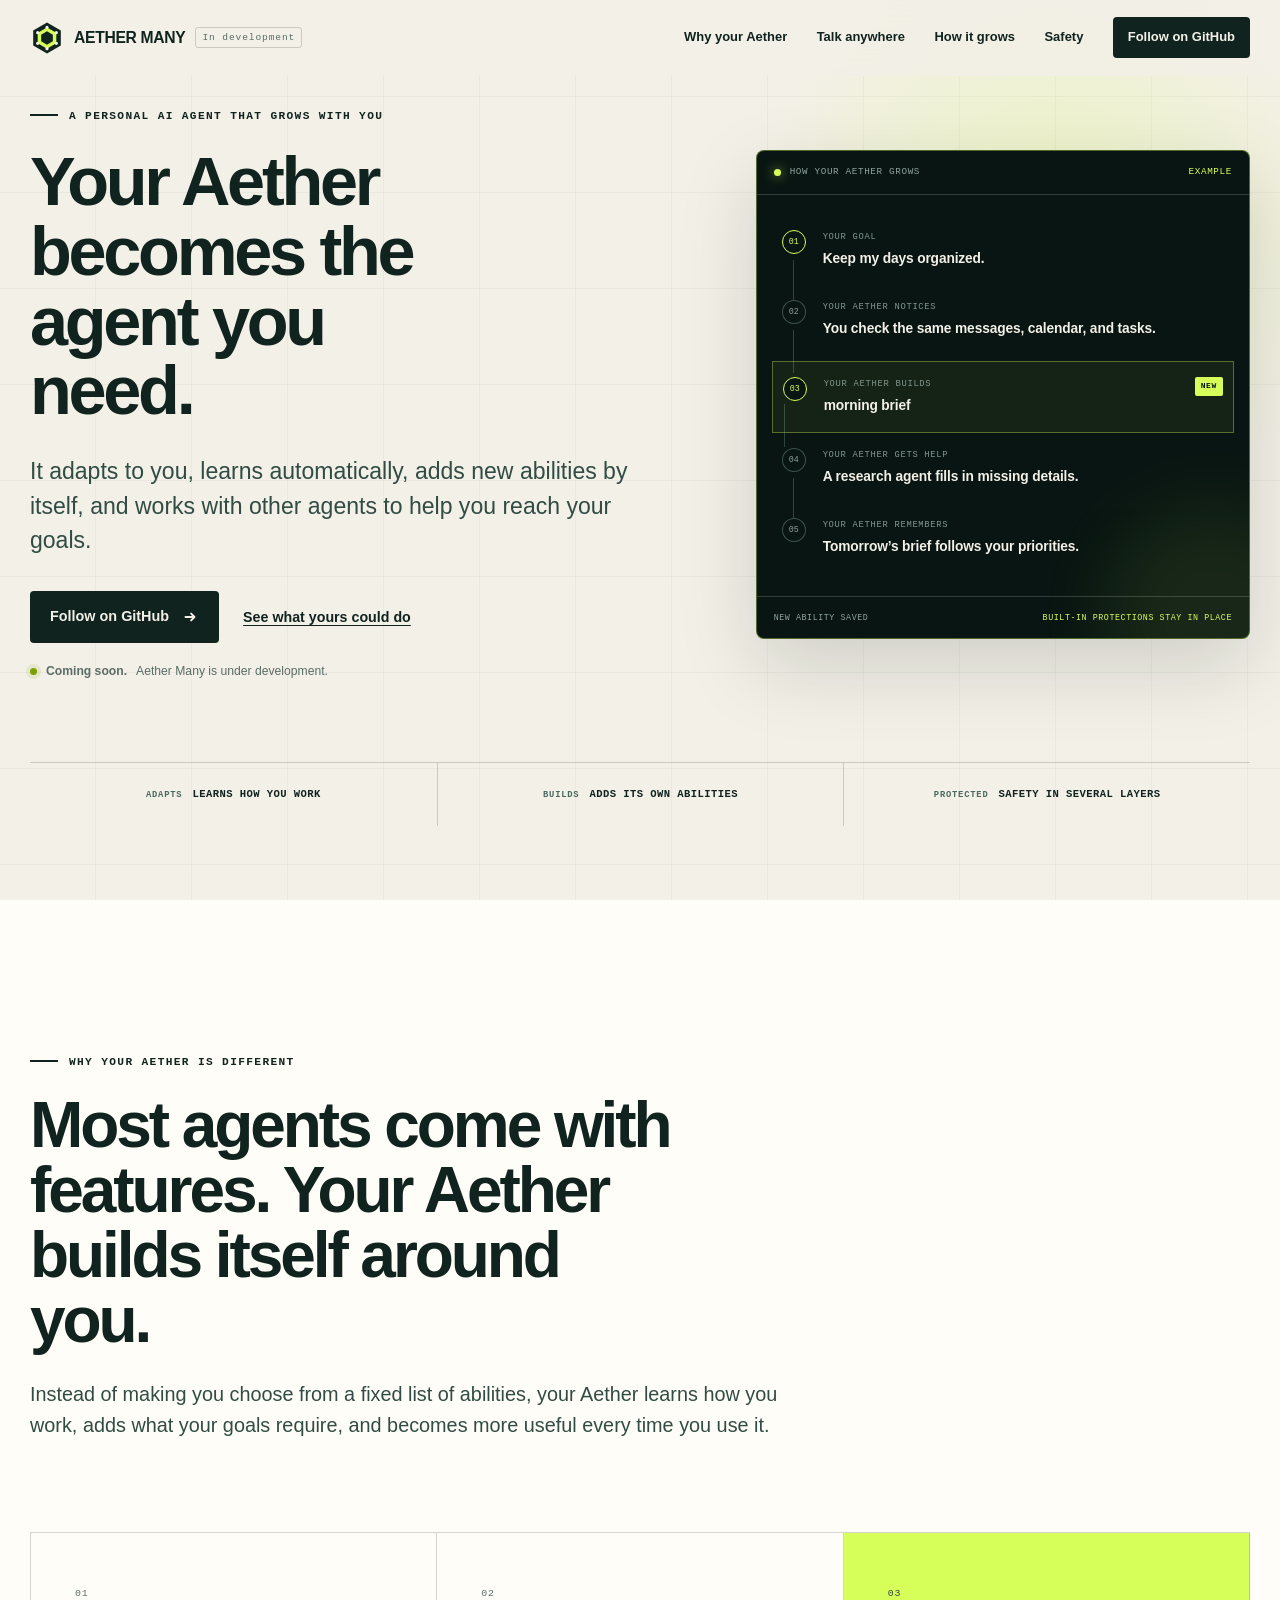
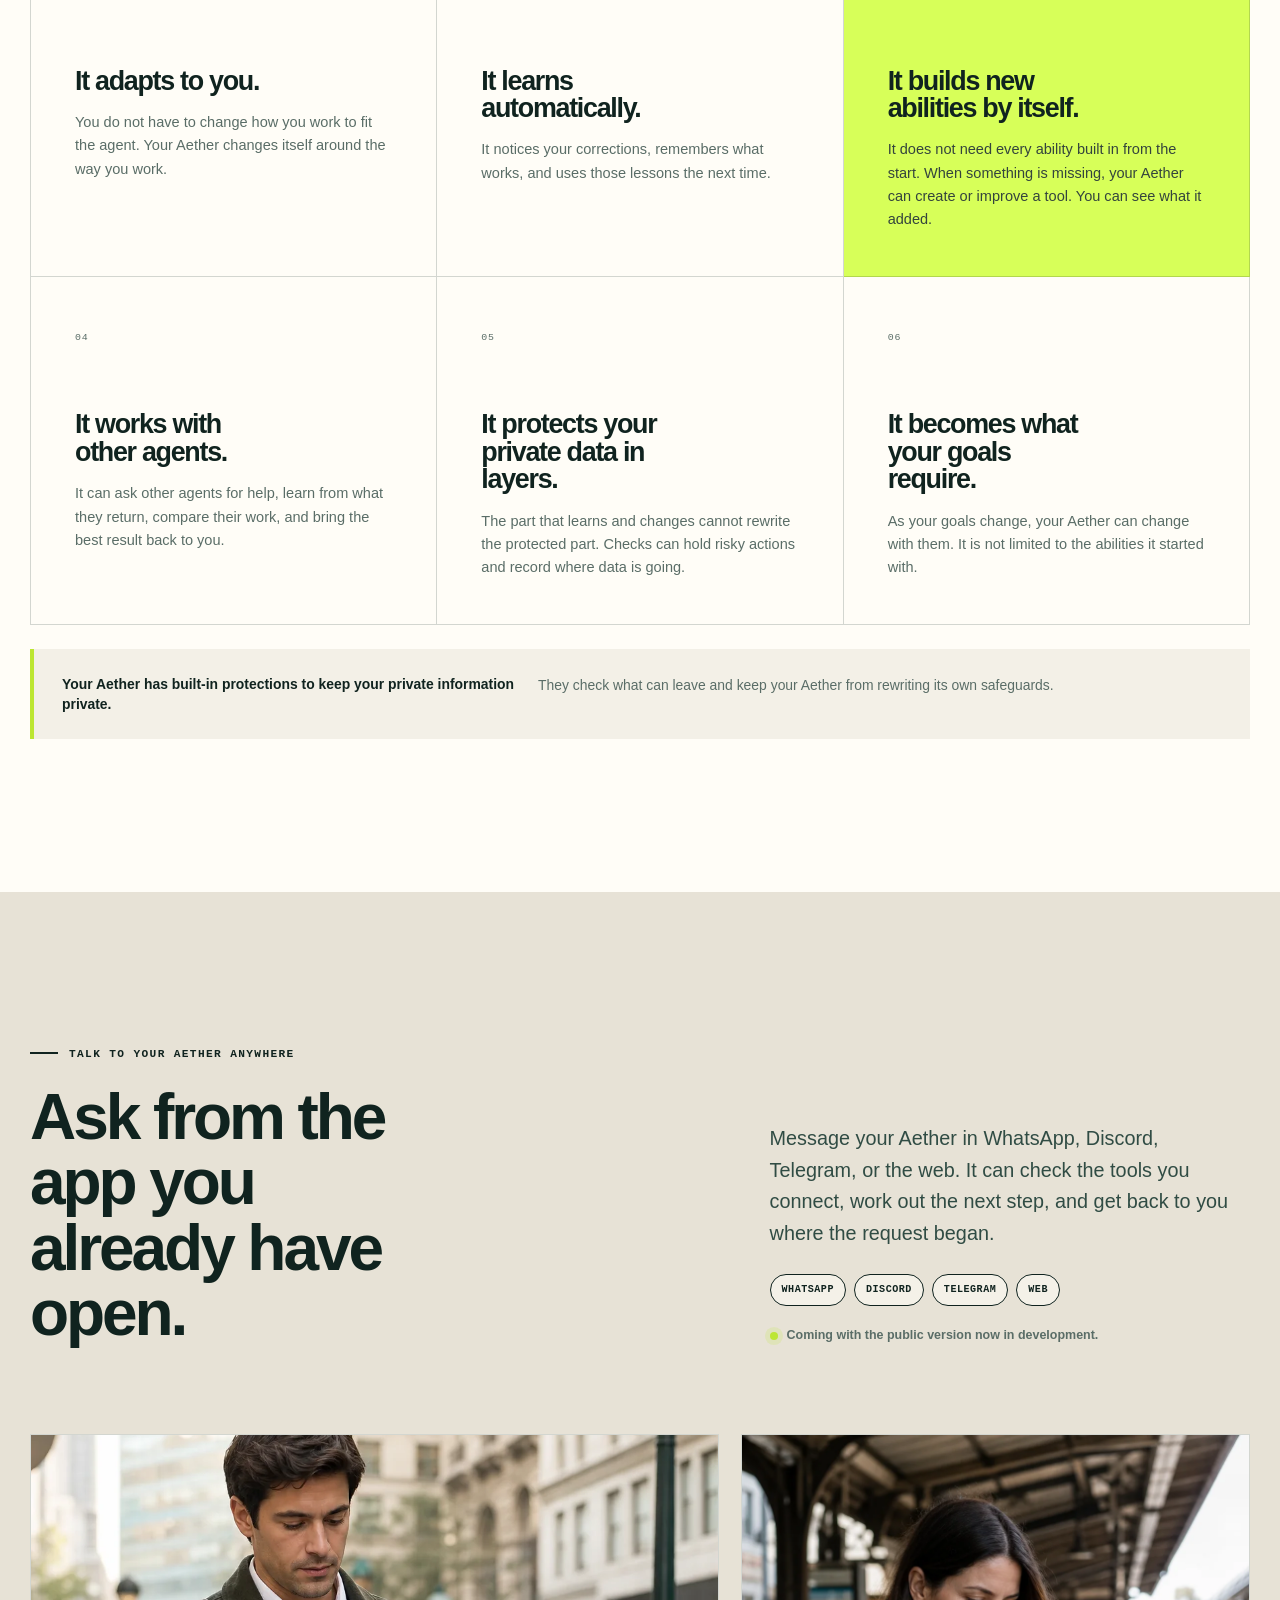
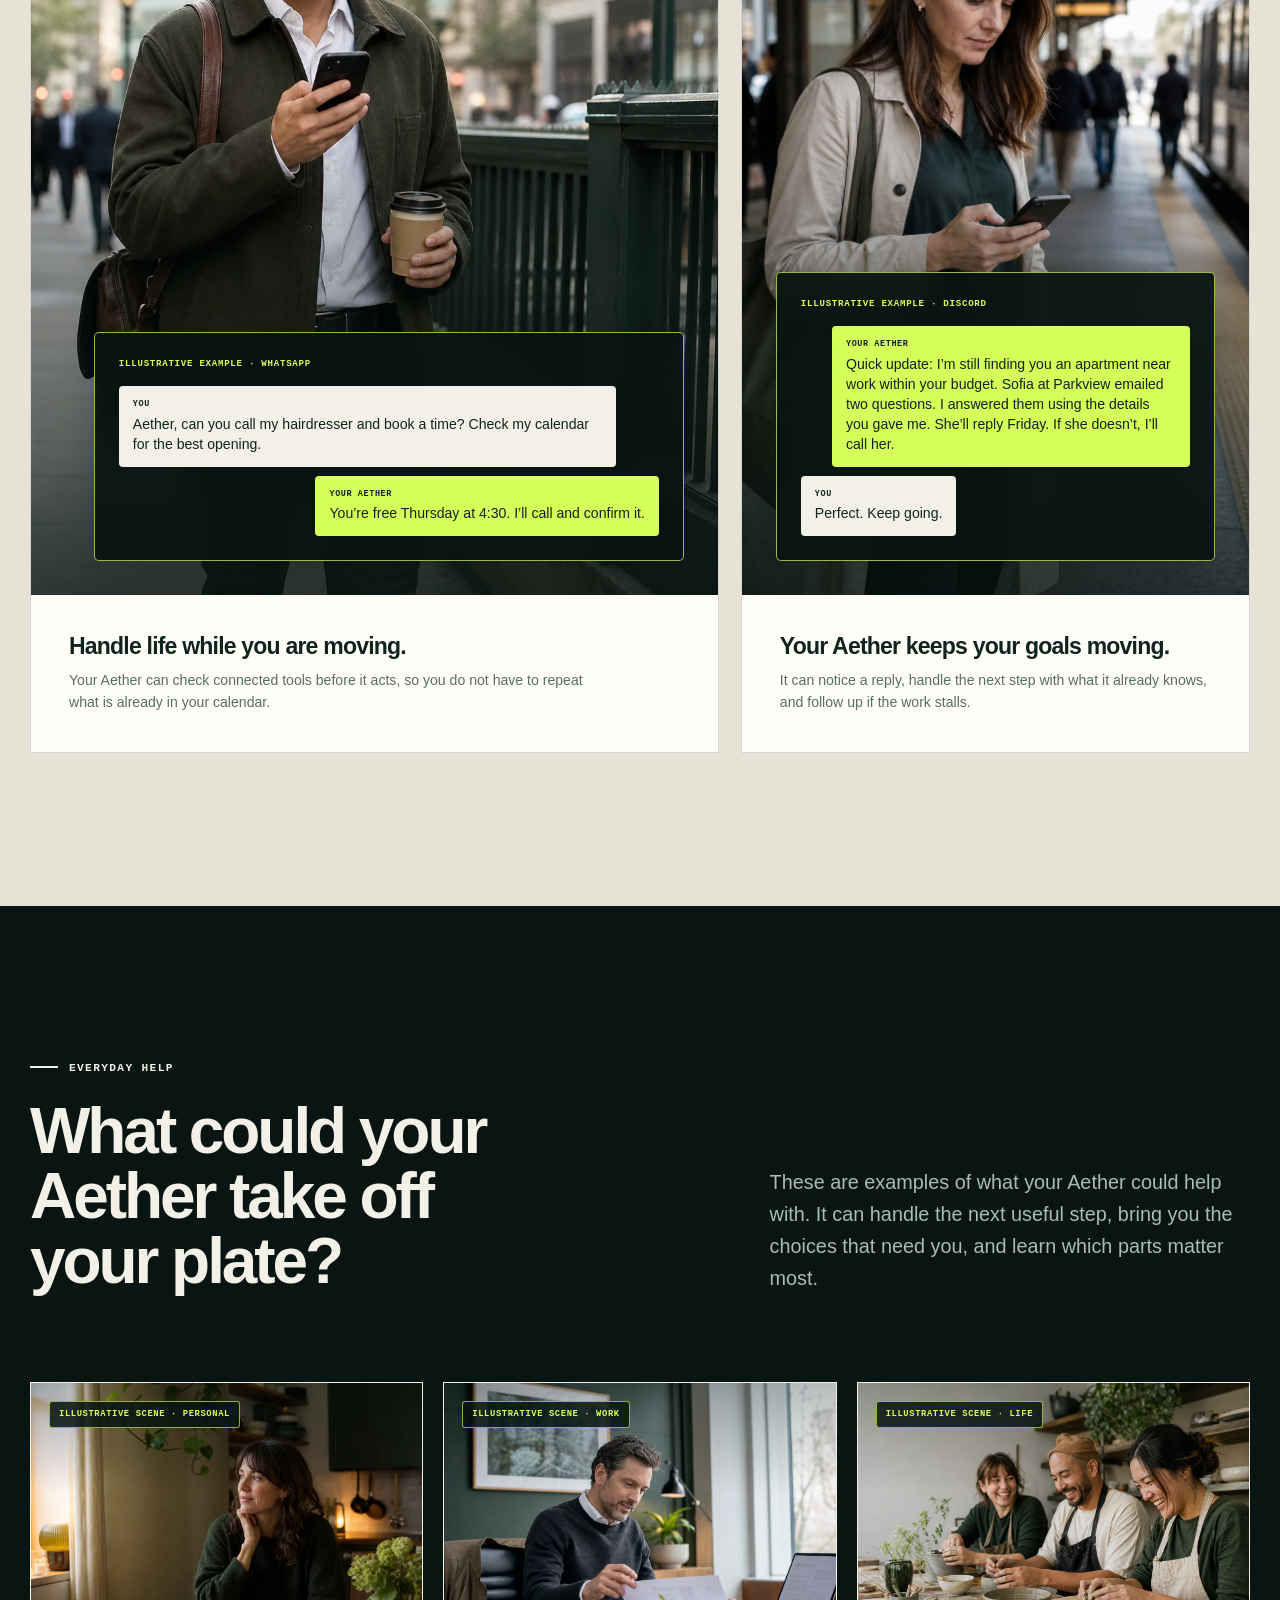
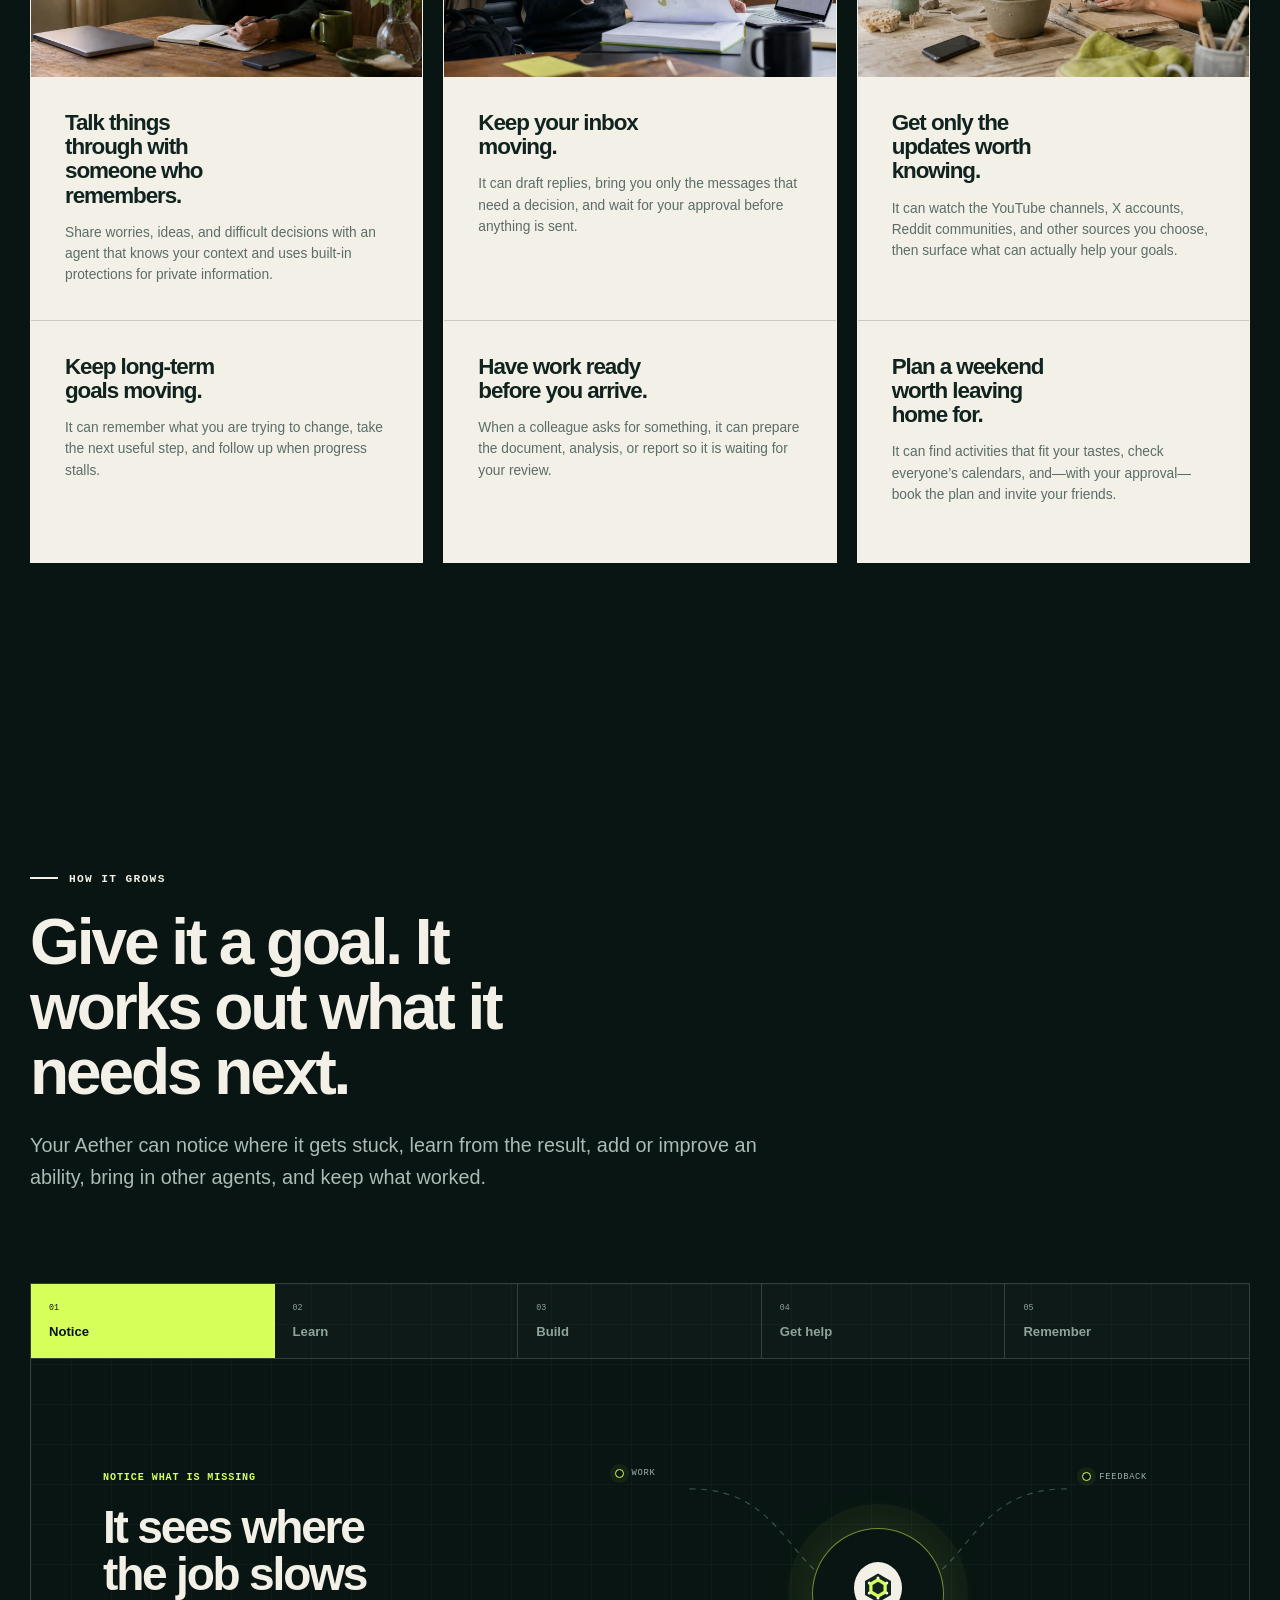
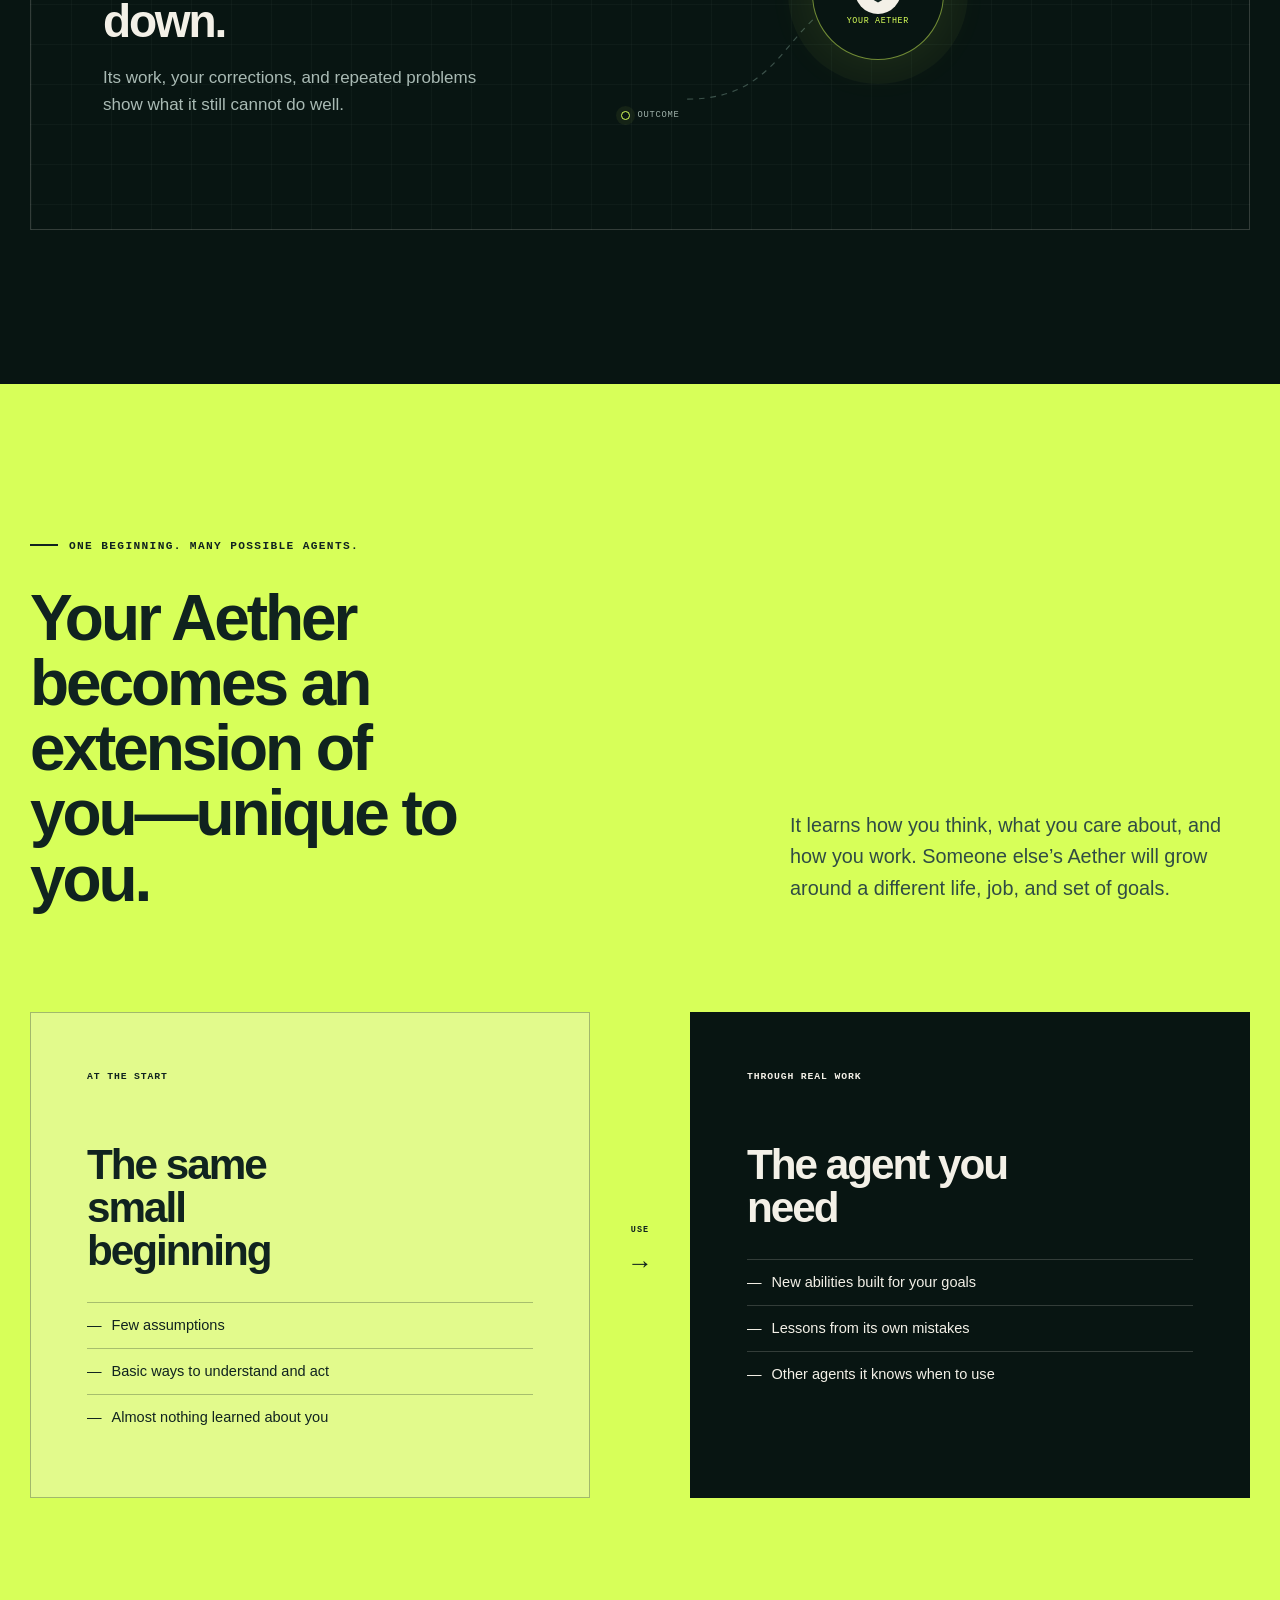
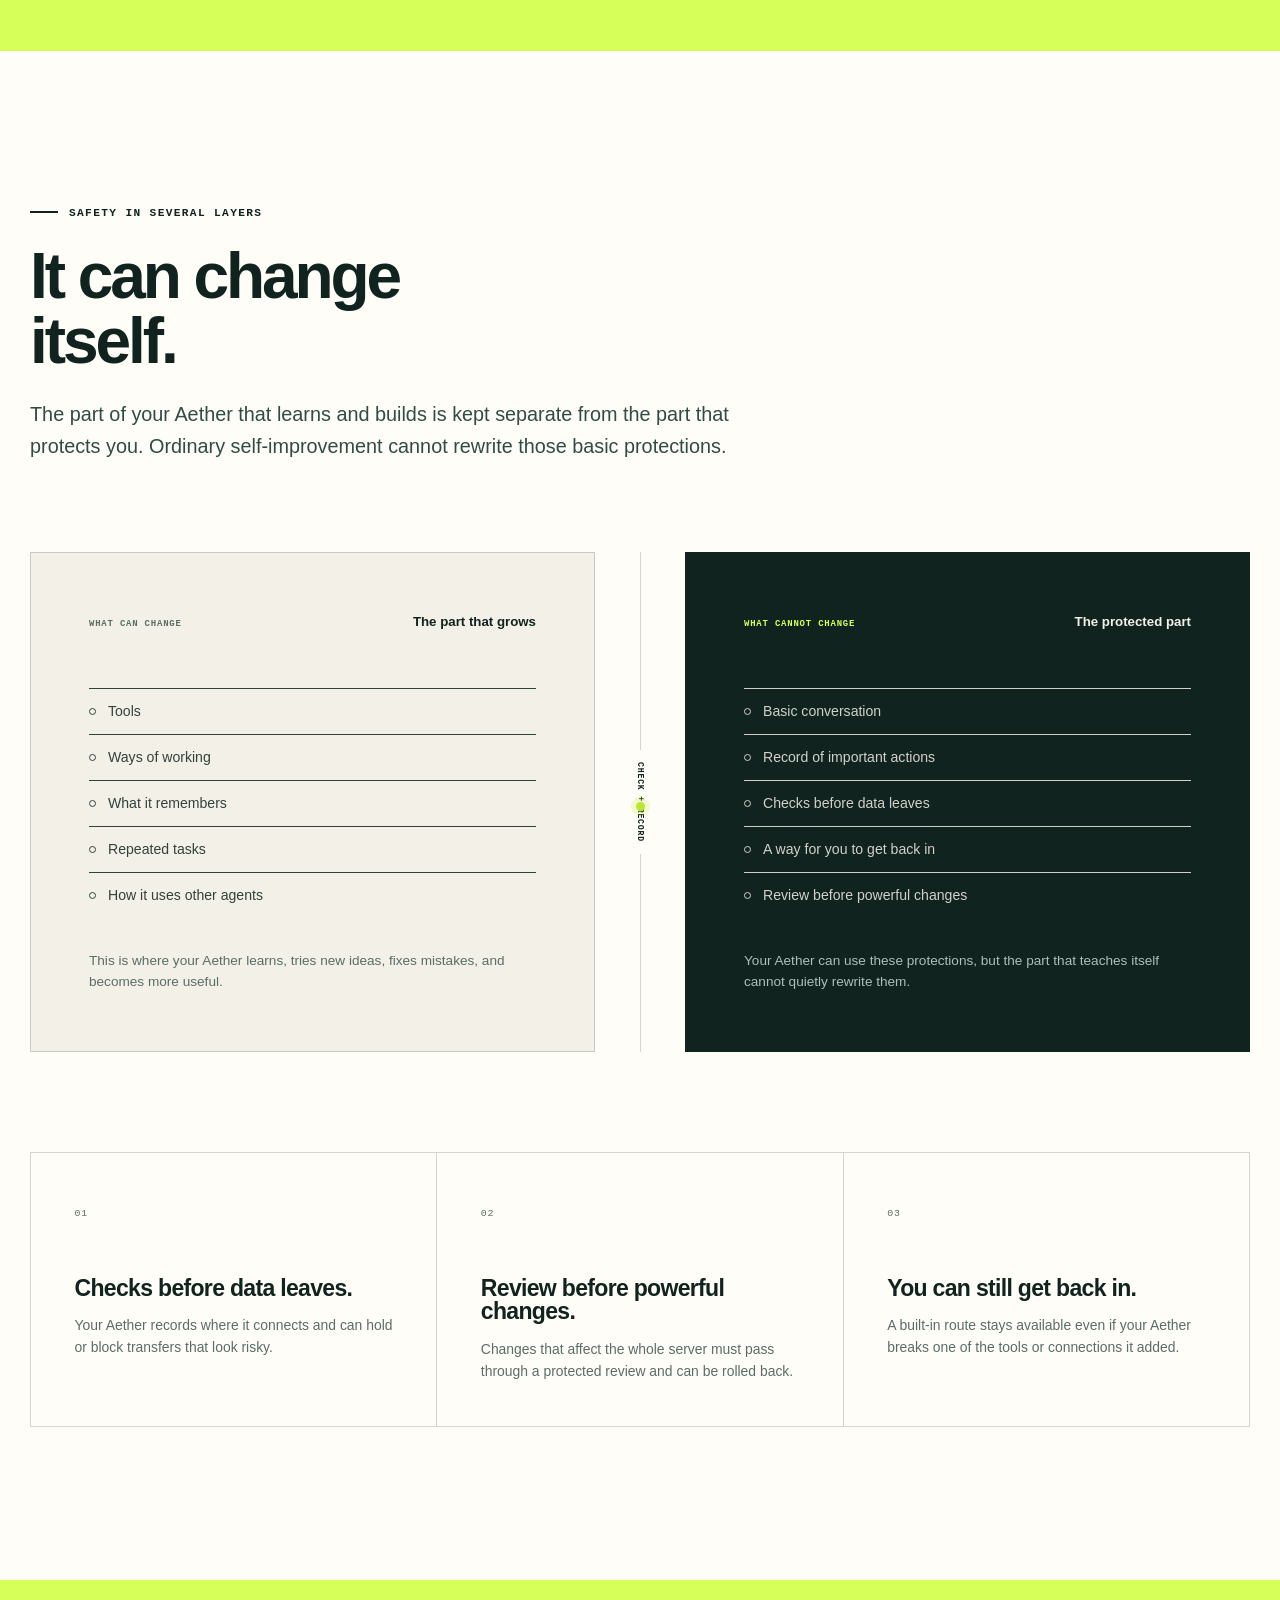
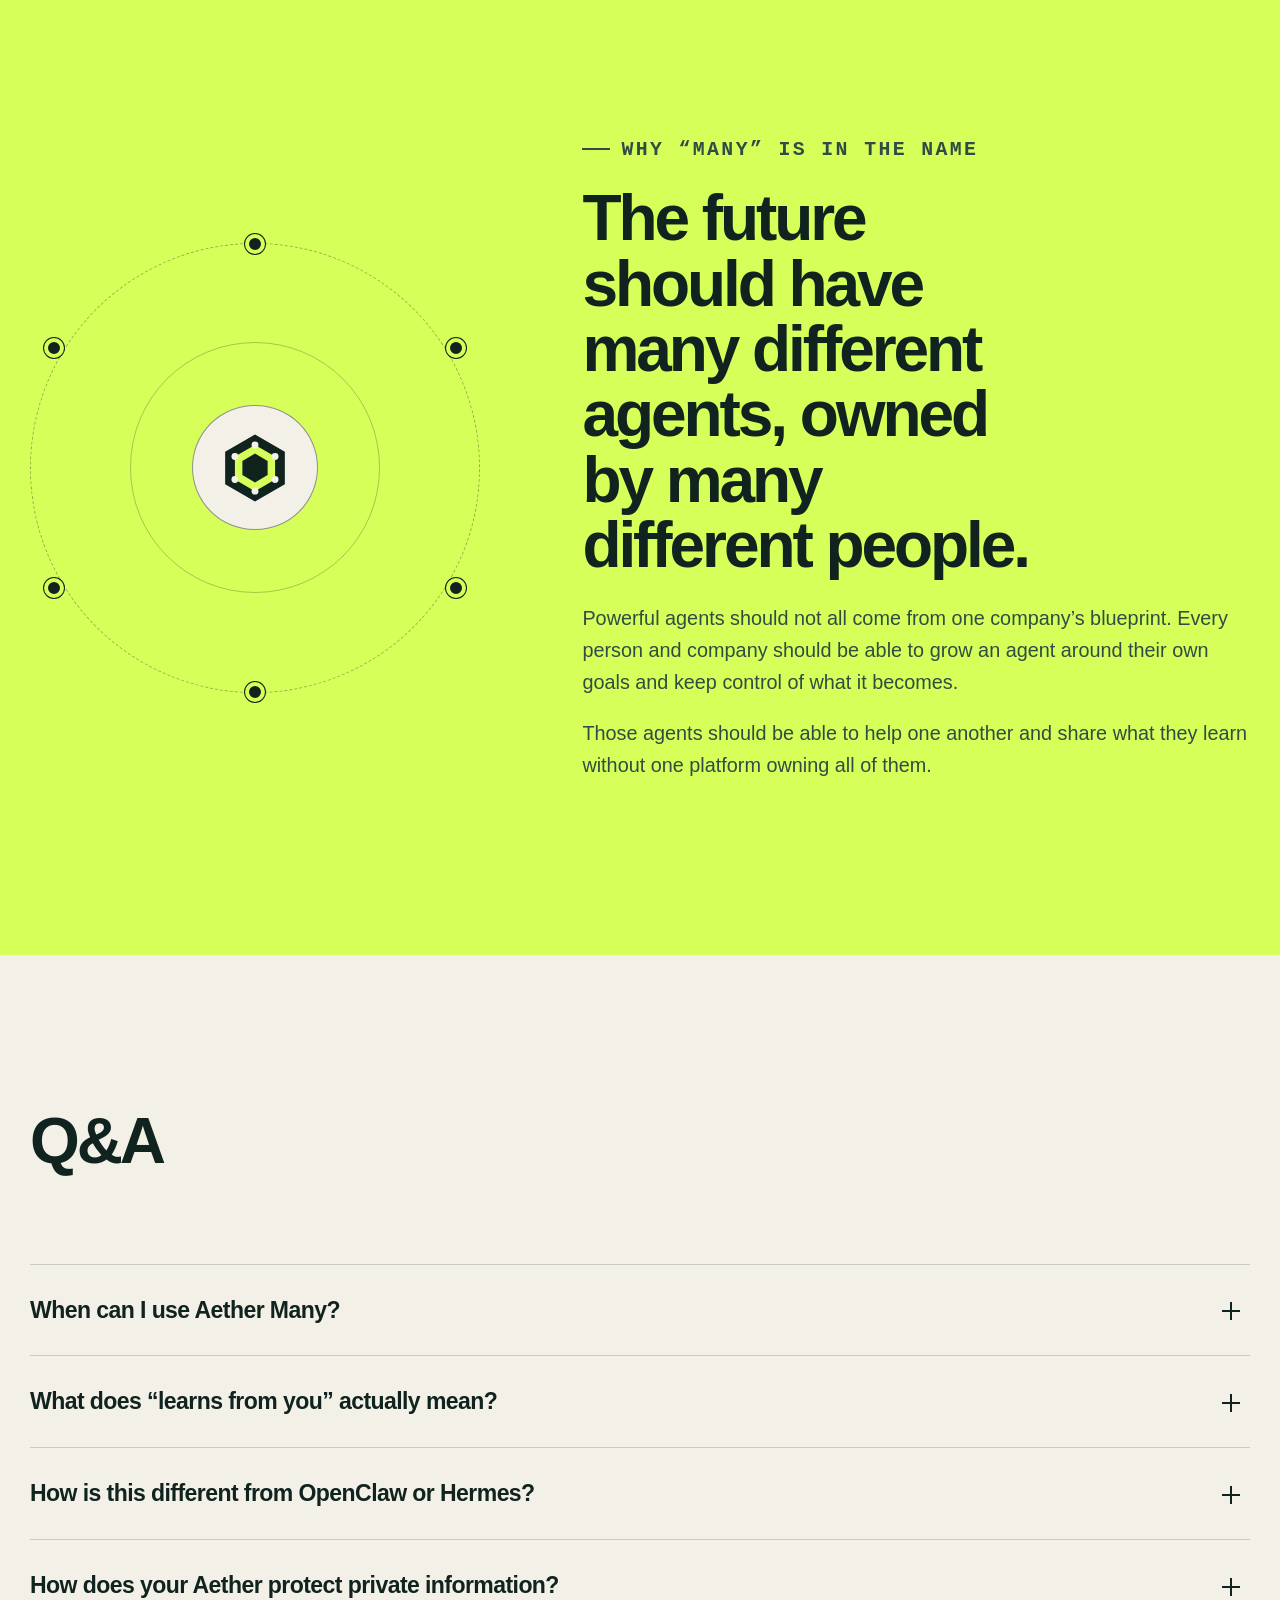
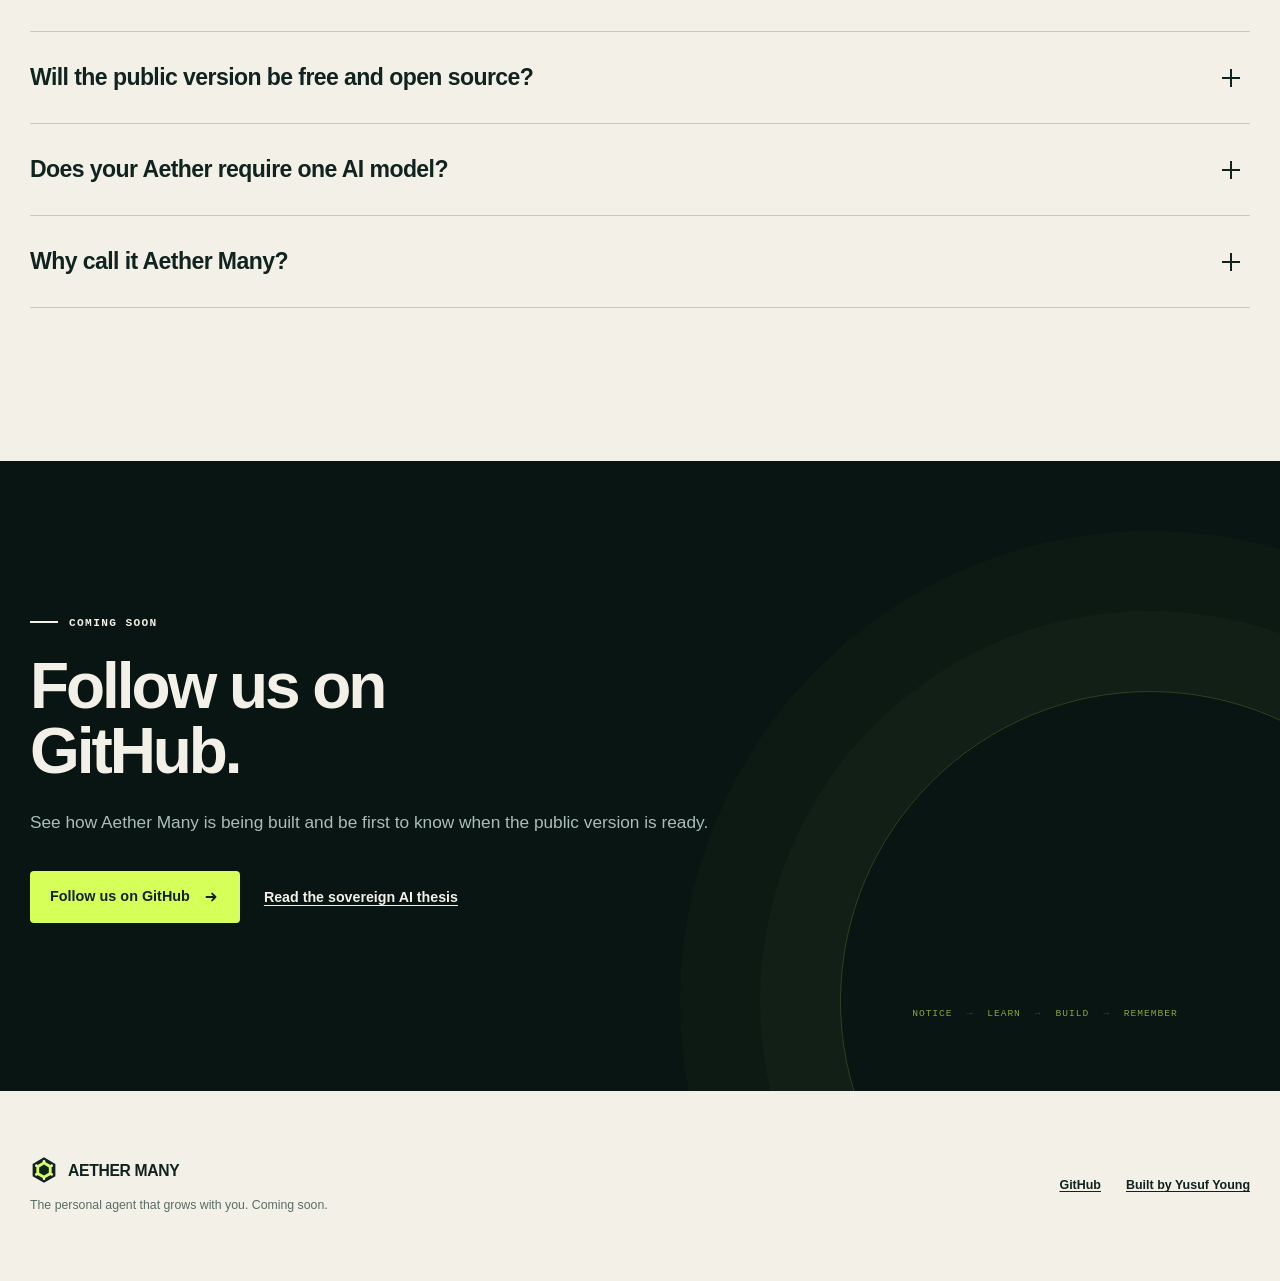
==== commit 5ae65fc7: "Make Aether ownership explicit" ====
--- a/index.html
+++ b/index.html
@@ -10,17 +10,17 @@
     >
     <meta property="og:type" content="website">
     <meta property="og:url" content="https://aethermany.com/">
-    <meta property="og:title" content="Aether Many — The agent that grows with you">
+    <meta property="og:title" content="Aether Many — Your agent that grows with you">
     <meta
       property="og:description"
-      content="Aether adapts to you, builds what it needs, and works with other agents to help you reach your goals. Coming soon—follow the development on GitHub."
+      content="Your Aether adapts to you, builds what it needs, and works with other agents to help you reach your goals. Coming soon—follow the development on GitHub."
     >
     <meta name="twitter:card" content="summary">
-    <title>Aether Many — The agent that grows with you</title>
+    <title>Aether Many — Your agent that grows with you</title>
     <link rel="canonical" href="https://aethermany.com/">
     <link rel="icon" href="/assets/favicon.svg" type="image/svg+xml">
     <link rel="stylesheet" href="/styles.css?v=20260828-1">
-    <script src="/script.js?v=20260828-1" defer></script>
+    <script src="/script.js?v=20260828-2" defer></script>
   </head>
   <body>
     <a class="skip-link" href="#hero-title">Skip to the main content</a>
@@ -45,7 +45,7 @@
         </button>
 
         <nav class="site-nav" id="site-navigation" aria-label="Main navigation" data-nav>
-          <a href="#benefits">Why Aether</a>
+          <a href="#benefits">Why your Aether</a>
           <a href="#channels">Talk anywhere</a>
           <a href="#growth">How it grows</a>
           <a href="#safety">Safety</a>
@@ -59,7 +59,7 @@
         <div class="hero-grid">
           <div class="hero-copy">
             <p class="eyebrow reveal">A personal AI agent that grows with you</p>
-            <h1 id="hero-title" class="reveal" tabindex="-1">Aether becomes the agent you need.</h1>
+            <h1 id="hero-title" class="reveal" tabindex="-1">Your Aether becomes the agent you need.</h1>
             <p class="hero-lead reveal">
               It adapts to you, learns automatically, adds new abilities by itself, and works with other agents to help you reach your goals.
             </p>
@@ -68,7 +68,7 @@
                 Follow on GitHub
                 <svg viewBox="0 0 16 16" aria-hidden="true"><path d="M4 8h8M9 5l3 3-3 3"></path></svg>
               </a>
-              <a class="text-link" href="#benefits">See what it does</a>
+              <a class="text-link" href="#benefits">See what yours could do</a>
             </div>
             <p class="release-note reveal">
               <span class="live-dot" aria-hidden="true"></span>
@@ -76,9 +76,9 @@
             </p>
           </div>
 
-          <div class="adaptation-window reveal" role="group" aria-label="Illustration of Aether turning everyday work into a new ability">
+          <div class="adaptation-window reveal" role="group" aria-label="Illustration of your Aether turning everyday work into a new ability">
             <div class="window-bar">
-              <span><i aria-hidden="true"></i>HOW AETHER GROWS</span>
+              <span><i aria-hidden="true"></i>HOW YOUR AETHER GROWS</span>
               <span class="window-status">EXAMPLE</span>
             </div>
             <ol class="adaptation-log">
@@ -88,20 +88,20 @@
               </li>
               <li>
                 <span class="log-index">02</span>
-                <div><small>AETHER NOTICES</small><strong>You check the same messages, calendar, and tasks.</strong></div>
+                <div><small>YOUR AETHER NOTICES</small><strong>You check the same messages, calendar, and tasks.</strong></div>
               </li>
               <li class="log-created">
                 <span class="log-index">03</span>
-                <div><small>AETHER ADDS AN ABILITY</small><strong>morning brief</strong></div>
+                <div><small>YOUR AETHER BUILDS</small><strong>morning brief</strong></div>
                 <span class="created-badge">NEW</span>
               </li>
               <li>
                 <span class="log-index">04</span>
-                <div><small>AETHER GETS HELP</small><strong>A research agent fills in missing details.</strong></div>
+                <div><small>YOUR AETHER GETS HELP</small><strong>A research agent fills in missing details.</strong></div>
               </li>
               <li>
                 <span class="log-index">05</span>
-                <div><small>AETHER REMEMBERS</small><strong>Tomorrow’s brief follows your priorities.</strong></div>
+                <div><small>YOUR AETHER REMEMBERS</small><strong>Tomorrow’s brief follows your priorities.</strong></div>
               </li>
             </ol>
             <div class="window-foot">
@@ -111,7 +111,7 @@
           </div>
         </div>
 
-        <ul class="hero-proof reveal" aria-label="Current Aether facts">
+        <ul class="hero-proof reveal" aria-label="How your Aether helps">
           <li><strong>Adapts</strong><span>Learns how you work</span></li>
           <li><strong>Builds</strong><span>Adds its own abilities</span></li>
           <li><strong>Protected</strong><span>Safety in several layers</span></li>
@@ -120,10 +120,10 @@
 
       <section class="section section-problem" id="benefits" aria-labelledby="benefits-title">
         <div class="problem-intro reveal">
-          <p class="eyebrow">Why Aether is different</p>
-          <h2 id="benefits-title">Most agents come with features. Aether builds itself around you.</h2>
-          <p>
-            Instead of making you choose from a fixed list of abilities, Aether learns how you work, adds what your goals require, and becomes more useful every time you use it.
+          <p class="eyebrow">Why your Aether is different</p>
+          <h2 id="benefits-title">Most agents come with features. Your Aether builds itself around you.</h2>
+          <p>
+            Instead of making you choose from a fixed list of abilities, your Aether learns how you work, adds what your goals require, and becomes more useful every time you use it.
           </p>
         </div>
 
@@ -131,7 +131,7 @@
           <article class="direct-benefit-card reveal">
             <span class="direct-benefit-number">01</span>
             <h3>It adapts to you.</h3>
-            <p>You do not have to change how you work to fit the agent. Aether changes itself around the way you work.</p>
+            <p>You do not have to change how you work to fit the agent. Your Aether changes itself around the way you work.</p>
           </article>
           <article class="direct-benefit-card reveal">
             <span class="direct-benefit-number">02</span>
@@ -141,7 +141,7 @@
           <article class="direct-benefit-card direct-benefit-featured reveal">
             <span class="direct-benefit-number">03</span>
             <h3>It builds new abilities by itself.</h3>
-            <p>It does not need every ability built in from the start. When something is missing, Aether can create or improve a tool. You can see what it added.</p>
+            <p>It does not need every ability built in from the start. When something is missing, your Aether can create or improve a tool. You can see what it added.</p>
           </article>
           <article class="direct-benefit-card reveal">
             <span class="direct-benefit-number">04</span>
@@ -156,27 +156,27 @@
           <article class="direct-benefit-card reveal">
             <span class="direct-benefit-number">06</span>
             <h3>It becomes what your goals require.</h3>
-            <p>As your goals change, Aether can change with them. It is not limited to the abilities it started with.</p>
+            <p>As your goals change, your Aether can change with them. It is not limited to the abilities it started with.</p>
           </article>
         </div>
 
         <p class="benefit-safety-note reveal">
-          <strong>Aether has built-in protections to keep your private information private.</strong>
-          They check what can leave and keep Aether from rewriting its own safeguards.
+          <strong>Your Aether has built-in protections to keep your private information private.</strong>
+          They check what can leave and keep your Aether from rewriting its own safeguards.
         </p>
       </section>
 
       <section class="section section-channels" id="channels" aria-labelledby="channels-title">
         <div class="channels-intro reveal">
           <div>
-            <p class="eyebrow">Talk to Aether anywhere</p>
+            <p class="eyebrow">Talk to your Aether anywhere</p>
             <h2 id="channels-title">Ask from the app you already have open.</h2>
           </div>
           <div class="channels-copy">
             <p>
-              Message Aether in WhatsApp, Discord, Telegram, or the web. It can check the tools you connect, work out the next step, and get back to you where the request began.
+              Message your Aether in WhatsApp, Discord, Telegram, or the web. It can check the tools you connect, work out the next step, and get back to you where the request began.
             </p>
-            <ul class="channel-list" aria-label="Planned ways to talk to Aether">
+            <ul class="channel-list" aria-label="Planned ways to talk to your Aether">
               <li>WhatsApp</li>
               <li>Discord</li>
               <li>Telegram</li>
@@ -191,26 +191,26 @@
             <div class="channel-photo">
               <img
                 src="/assets/aether-commute.webp"
-                alt="Illustrative AI-generated image of a commuter messaging Aether while walking to work"
+                alt="Illustrative AI-generated image of a commuter messaging their Aether while walking to work"
                 width="1024"
                 height="1536"
                 loading="lazy"
               >
-              <div class="channel-conversation" role="group" aria-label="Example WhatsApp conversation with Aether">
+              <div class="channel-conversation" role="group" aria-label="Example WhatsApp conversation with your Aether">
                 <span class="conversation-label">Illustrative example · WhatsApp</span>
                 <div class="message message-user">
                   <span>You</span>
                   <p>Aether, can you call my hairdresser and book a time? Check my calendar for the best opening.</p>
                 </div>
                 <div class="message message-aether">
-                  <span>Aether</span>
+                  <span>Your Aether</span>
                   <p>You’re free Thursday at 4:30. I’ll call and confirm it.</p>
                 </div>
               </div>
             </div>
             <figcaption>
               <strong>Handle life while you are moving.</strong>
-              <span>Aether can check connected tools before it acts, so you do not have to repeat what is already in your calendar.</span>
+              <span>Your Aether can check connected tools before it acts, so you do not have to repeat what is already in your calendar.</span>
             </figcaption>
           </figure>
 
@@ -218,15 +218,15 @@
             <div class="channel-photo">
               <img
                 src="/assets/aether-train.webp"
-                alt="Illustrative AI-generated image of a commuter messaging Aether at a train platform"
+                alt="Illustrative AI-generated image of a commuter messaging their Aether at a train platform"
                 width="1024"
                 height="1536"
                 loading="lazy"
               >
-              <div class="channel-conversation channel-conversation-small" role="group" aria-label="Example proactive Discord update from Aether">
+              <div class="channel-conversation channel-conversation-small" role="group" aria-label="Example proactive Discord update from your Aether">
                 <span class="conversation-label">Illustrative example · Discord</span>
                 <div class="message message-aether">
-                  <span>Aether</span>
+                  <span>Your Aether</span>
                   <p>Quick update: I’m still finding you an apartment near work within your budget. Sofia at Parkview emailed two questions. I answered them using the details you gave me. She’ll reply Friday. If she doesn’t, I’ll call her.</p>
                 </div>
                 <div class="message message-user">
@@ -236,7 +236,7 @@
               </div>
             </div>
             <figcaption>
-              <strong>Aether keeps your goals moving.</strong>
+              <strong>Your Aether keeps your goals moving.</strong>
               <span>It can notice a reply, handle the next step with what it already knows, and follow up if the work stalls.</span>
             </figcaption>
           </figure>
@@ -250,7 +250,7 @@
             <h2 id="uses-title">What could your Aether take off your plate?</h2>
           </div>
           <p>
-            These are examples of what Aether is being built to help with. It can handle the next useful step, bring you the choices that need you, and learn which parts matter most.
+            These are examples of what your Aether could help with. It can handle the next useful step, bring you the choices that need you, and learn which parts matter most.
           </p>
         </div>
 
@@ -331,12 +331,12 @@
           <p class="eyebrow">How it grows</p>
           <h2 id="growth-title">Give it a goal. It works out what it needs next.</h2>
           <p>
-            Aether can notice where it gets stuck, learn from the result, add or improve an ability, bring in other agents, and keep what worked.
+            Your Aether can notice where it gets stuck, learn from the result, add or improve an ability, bring in other agents, and keep what worked.
           </p>
         </div>
 
         <div class="growth-explorer reveal" data-growth-explorer>
-          <div class="growth-steps" role="tablist" aria-label="Aether adaptation loop">
+          <div class="growth-steps" role="tablist" aria-label="How your Aether adapts">
             <button type="button" role="tab" aria-selected="true" aria-controls="growth-panel" id="growth-observe" data-growth-step="observe">
               <span>01</span>Notice
             </button>
@@ -363,7 +363,7 @@
             <div class="stage-visual" aria-hidden="true">
               <div class="stage-core">
                 <img src="/assets/mark.svg" alt="" width="52" height="52">
-                <span>AETHER</span>
+                <span>YOUR AETHER</span>
               </div>
               <div class="stage-signal signal-one" data-stage-signal="one"><i></i><span>WORK</span></div>
               <div class="stage-signal signal-two" data-stage-signal="two"><i></i><span>FEEDBACK</span></div>
@@ -387,7 +387,7 @@
             It learns how you think, what you care about, and how you work. Someone else’s Aether will grow around a different life, job, and set of goals.
           </p>
         </div>
-        <div class="identity-shift reveal" role="group" aria-label="How an Aether agent changes through use">
+        <div class="identity-shift reveal" role="group" aria-label="How your Aether changes through use">
           <article>
             <p>AT THE START</p>
             <h3>The same small beginning</h3>
@@ -415,7 +415,7 @@
           <p class="eyebrow">Safety in several layers</p>
           <h2 id="safety-title">It can change itself.</h2>
           <p>
-            The part of Aether that learns and builds is kept separate from the part that protects you. Ordinary self-improvement cannot rewrite those basic protections.
+            The part of your Aether that learns and builds is kept separate from the part that protects you. Ordinary self-improvement cannot rewrite those basic protections.
           </p>
         </div>
 
@@ -429,7 +429,7 @@
               <li>Repeated tasks</li>
               <li>How it uses other agents</li>
             </ul>
-            <p>This is where Aether learns, tries new ideas, fixes mistakes, and becomes more useful.</p>
+            <p>This is where your Aether learns, tries new ideas, fixes mistakes, and becomes more useful.</p>
           </div>
           <div class="boundary-gate">
             <span>CHECK + RECORD</span>
@@ -444,7 +444,7 @@
               <li>A way for you to get back in</li>
               <li>Review before powerful changes</li>
             </ul>
-            <p>Aether can use these protections, but the part that teaches itself cannot quietly rewrite them.</p>
+            <p>Your Aether can use these protections, but the part that teaches itself cannot quietly rewrite them.</p>
           </div>
         </div>
 
@@ -452,7 +452,7 @@
           <article>
             <span>01</span>
             <h3>Checks before data leaves.</h3>
-            <p>The private Aether records where it connects and can hold or block transfers that look risky.</p>
+            <p>Your Aether records where it connects and can hold or block transfers that look risky.</p>
           </article>
           <article>
             <span>02</span>
@@ -462,7 +462,7 @@
           <article>
             <span>03</span>
             <h3>You can still get back in.</h3>
-            <p>A built-in route stays available even if Aether breaks one of the tools or connections it added.</p>
+            <p>A built-in route stays available even if your Aether breaks one of the tools or connections it added.</p>
           </article>
         </div>
 
@@ -502,23 +502,23 @@
           </details>
           <details>
             <summary>What does “learns from you” actually mean?</summary>
-            <p>Aether can remember your preferences, look back at past work, learn from your corrections, improve its instructions, and build reusable tools. It can still learn the wrong lesson, so important changes must stay visible and easy to correct.</p>
+            <p>Your Aether can remember your preferences, look back at past work, learn from your corrections, improve its instructions, and build reusable tools. It can still learn the wrong lesson, so important changes must stay visible and easy to correct.</p>
           </details>
           <details>
             <summary>How is this different from OpenClaw or Hermes?</summary>
-            <p>OpenClaw and Hermes are mature agents you can install now. Aether brings automatic learning, self-built abilities, work with other agents, and layered protections together around one goal: becoming an extension of its owner.</p>
-          </details>
-          <details>
-            <summary>How does Aether protect private information?</summary>
-            <p>Aether separates the part that learns from the part that protects you. It checks actions that can send data away, records important actions, and requires review before powerful changes. Connected AI models and tools can still send data away, so no system can remove every risk. These protections have not had a public security audit yet.</p>
+            <p>OpenClaw and Hermes are mature agents you can install now. Your Aether is meant to bring automatic learning, self-built abilities, work with other agents, and layered protections together around one goal: becoming an extension of you.</p>
+          </details>
+          <details>
+            <summary>How does your Aether protect private information?</summary>
+            <p>Your Aether separates the part that learns from the part that protects you. It checks actions that can send data away, records important actions, and requires review before powerful changes. Connected AI models and tools can still send data away, so no system can remove every risk. These protections have not had a public security audit yet.</p>
           </details>
           <details>
             <summary>Will the public version be free and open source?</summary>
             <p>A free public GitHub release is the plan. The exact license has not been selected, so the site does not claim more than that yet.</p>
           </details>
           <details>
-            <summary>Does Aether require one AI model?</summary>
-            <p>No. The private Aether can use different AI model providers. The public version is also meant to let you replace models without losing what your agent has learned and built.</p>
+            <summary>Does your Aether require one AI model?</summary>
+            <p>No. Your Aether can use different AI model providers. The public version is also meant to let you replace models without losing what your Aether has learned and built.</p>
           </details>
           <details>
             <summary>Why call it Aether Many?</summary>
@@ -531,7 +531,7 @@
         <div class="cta-copy reveal">
           <p class="eyebrow">Coming soon</p>
           <h2 id="cta-title">Follow us on GitHub.</h2>
-          <p>See how Aether is being built and be first to know when the public version is ready.</p>
+          <p>See how Aether Many is being built and be first to know when the public version is ready.</p>
           <div class="cta-actions">
             <a class="button button-inverse" href="https://github.com/yusufhgmail/aether">
               Follow us on GitHub
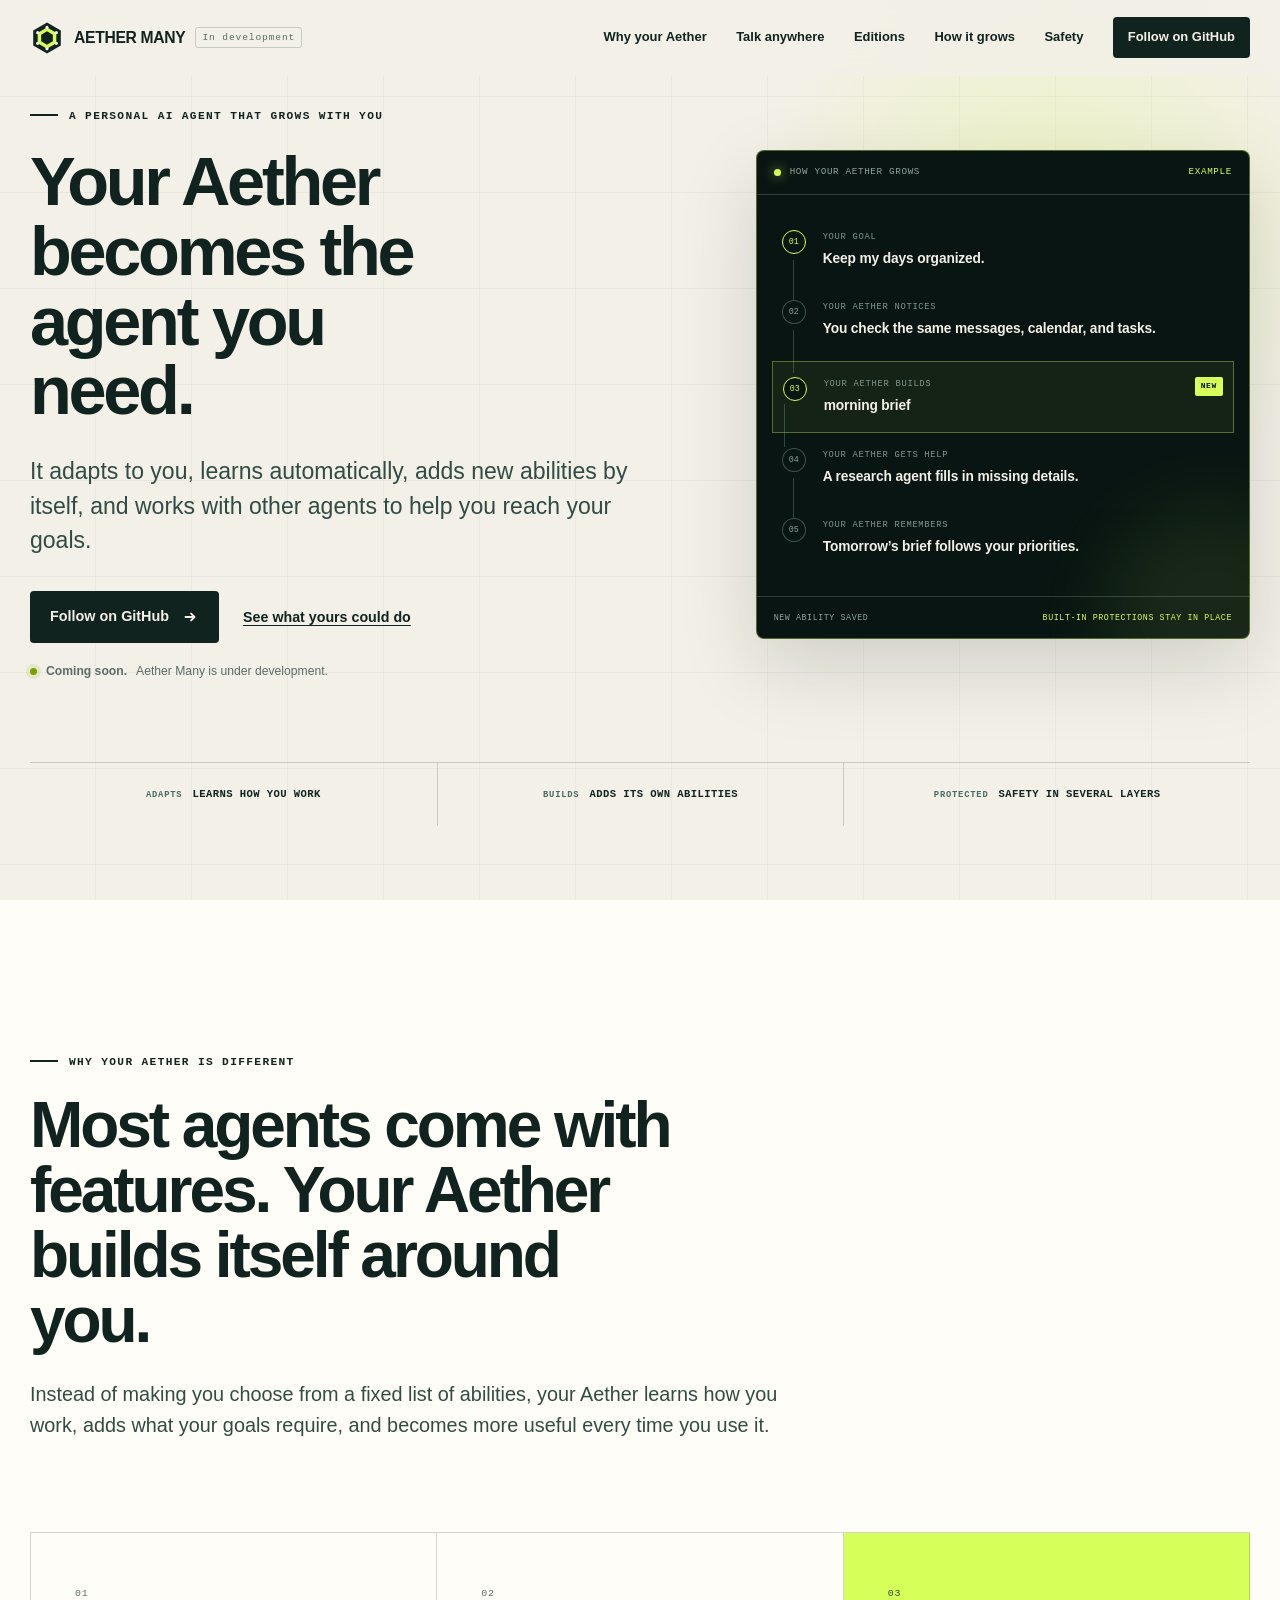
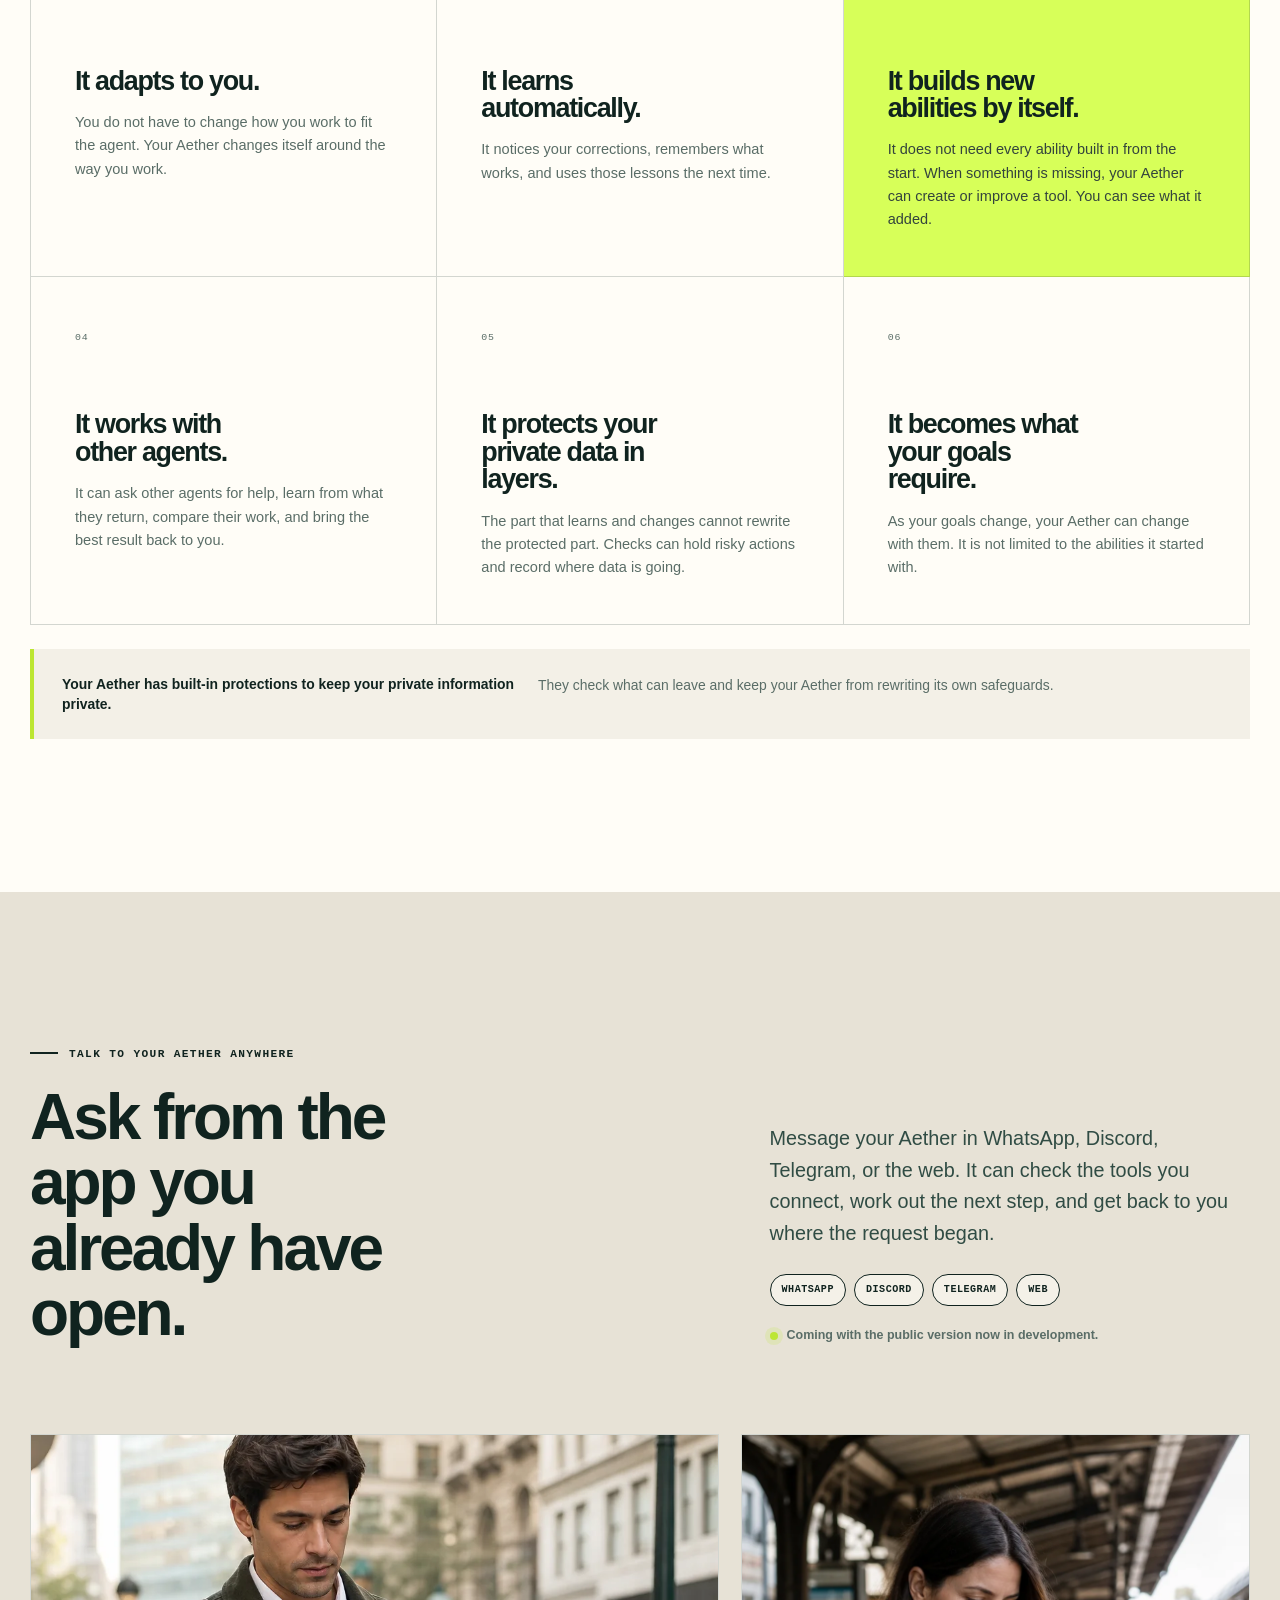
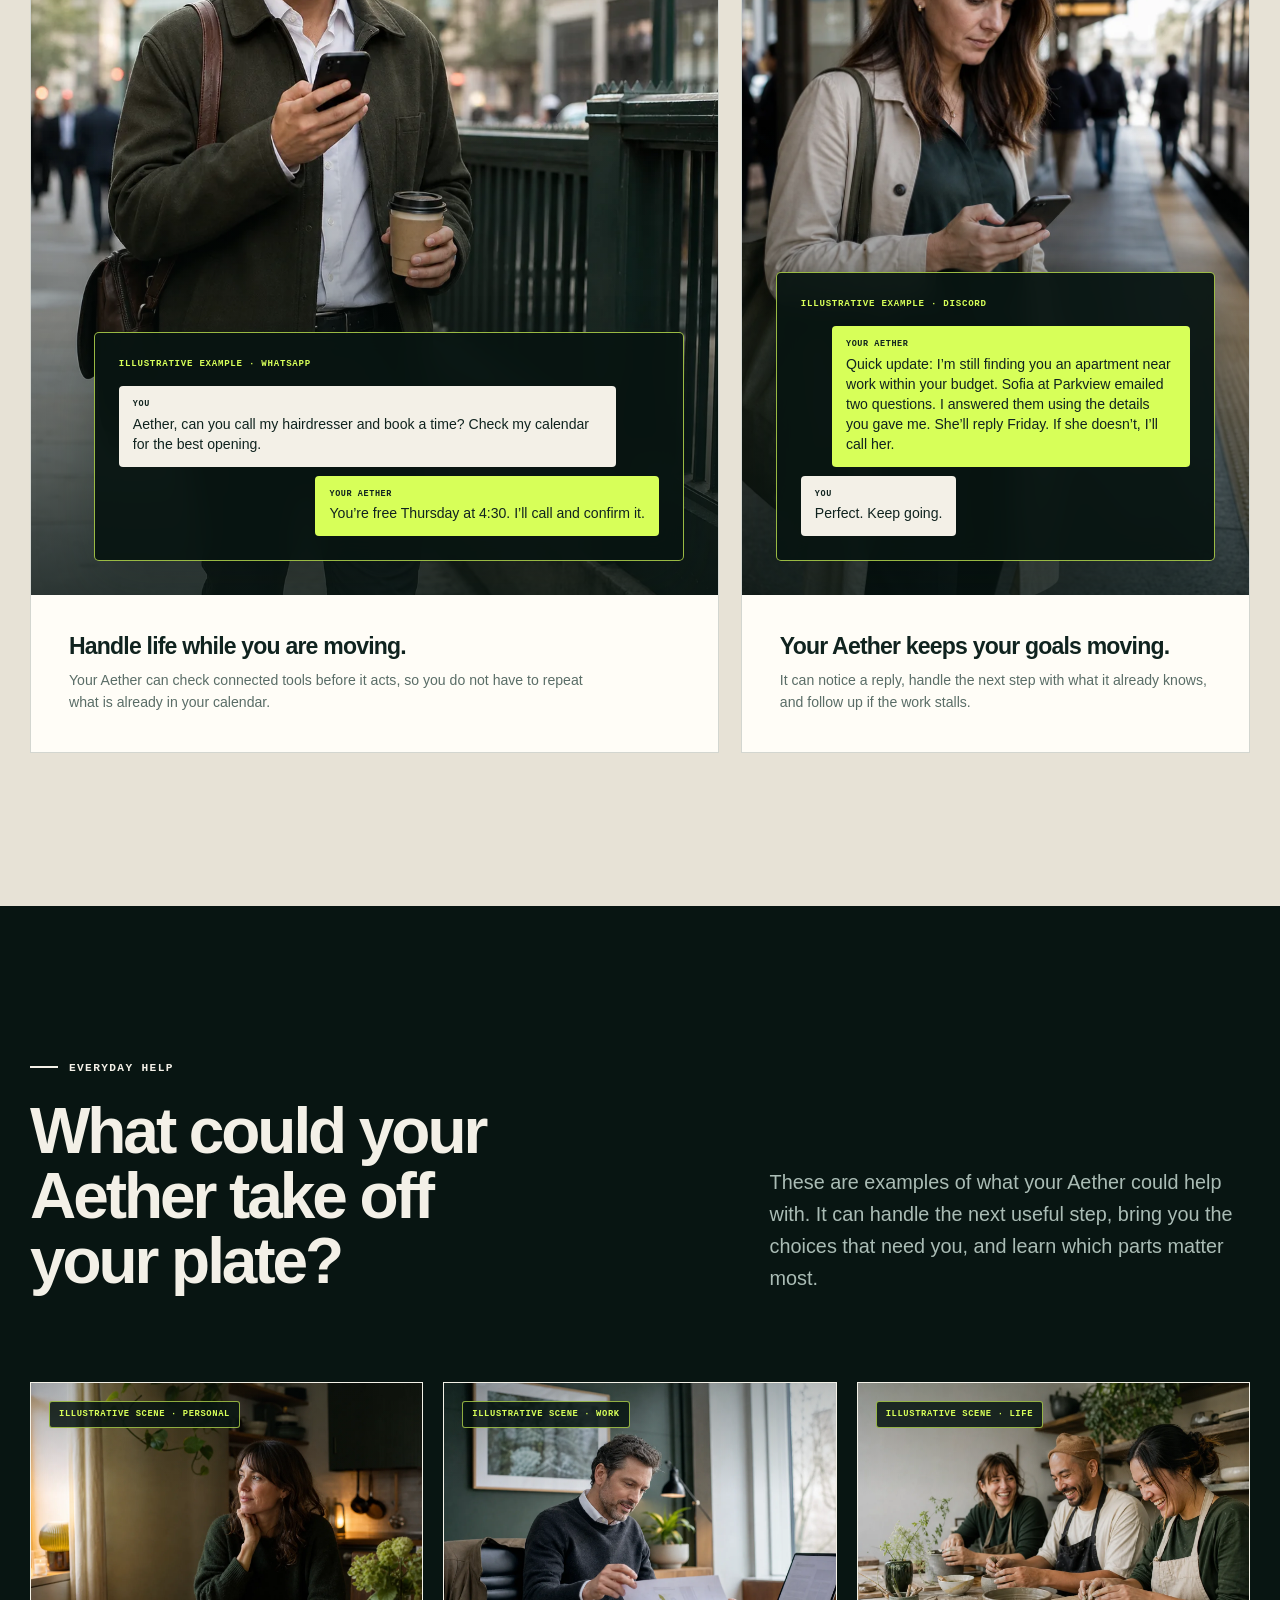
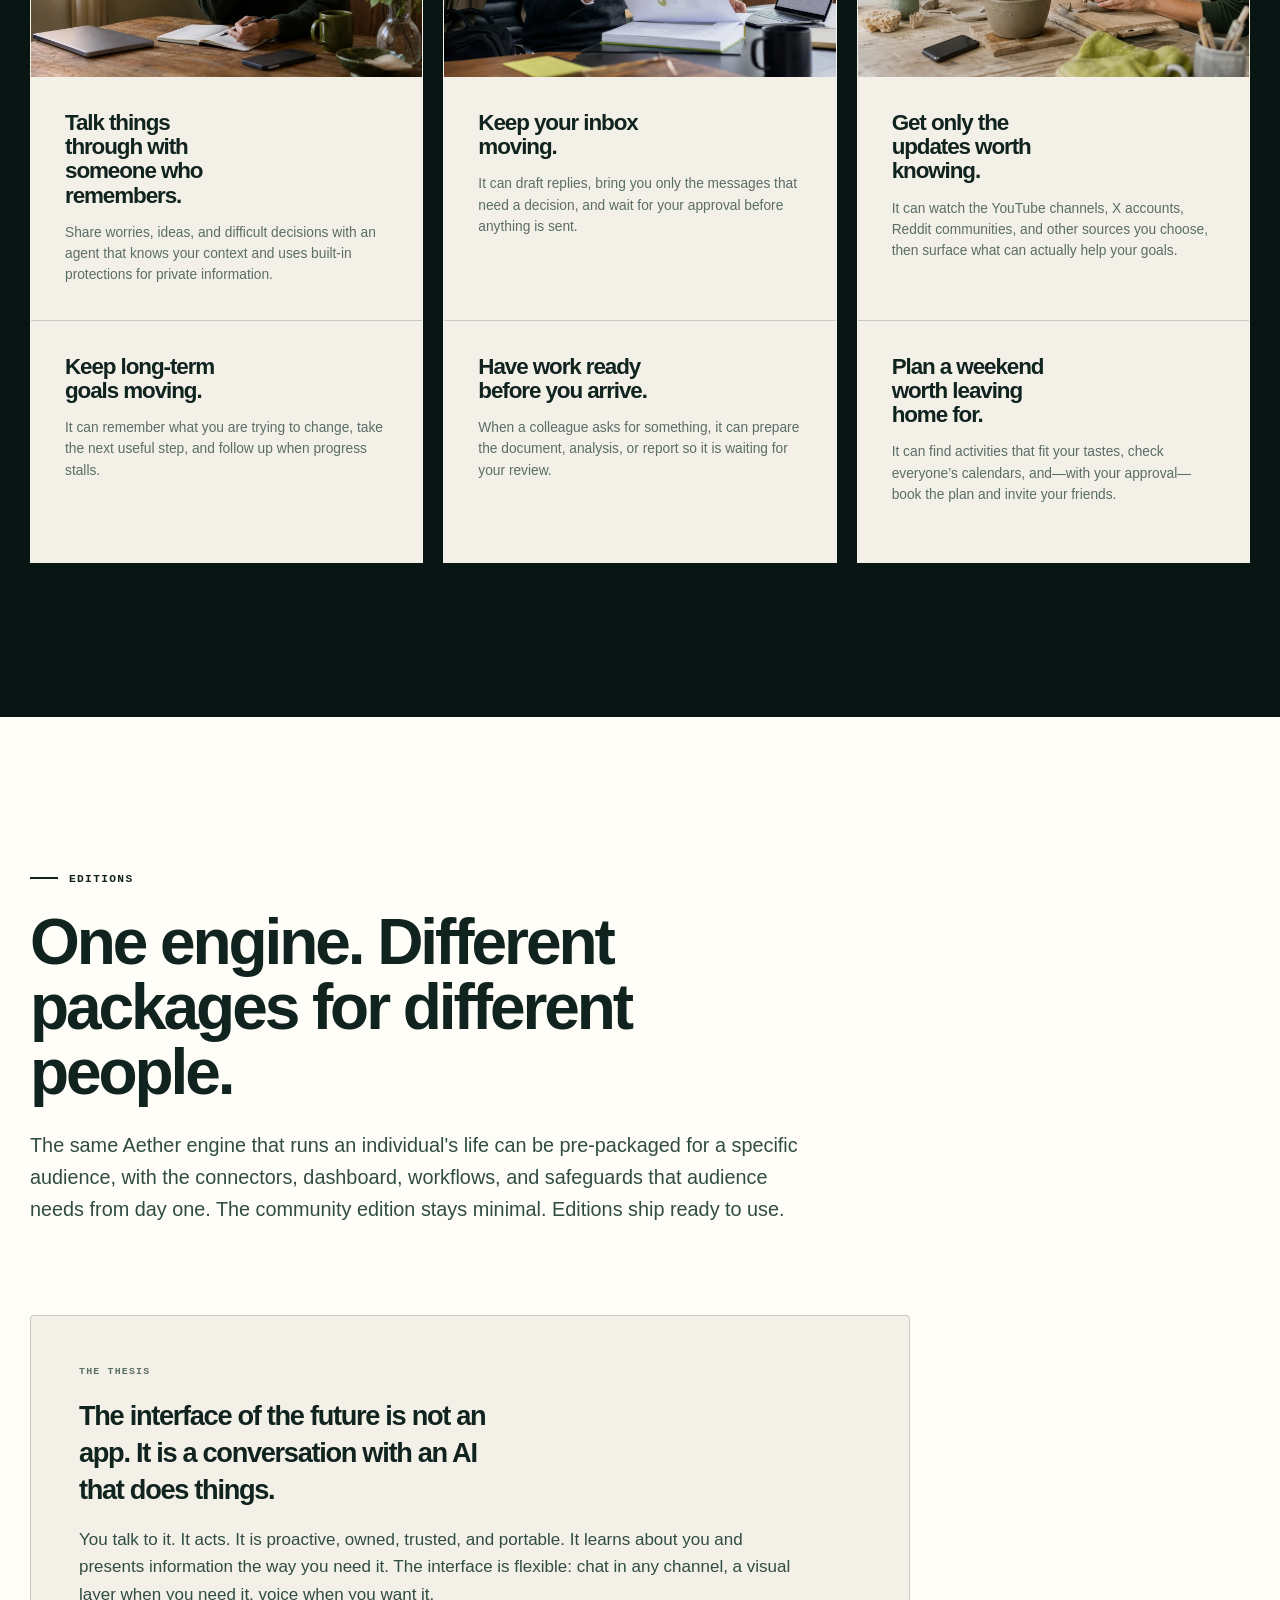
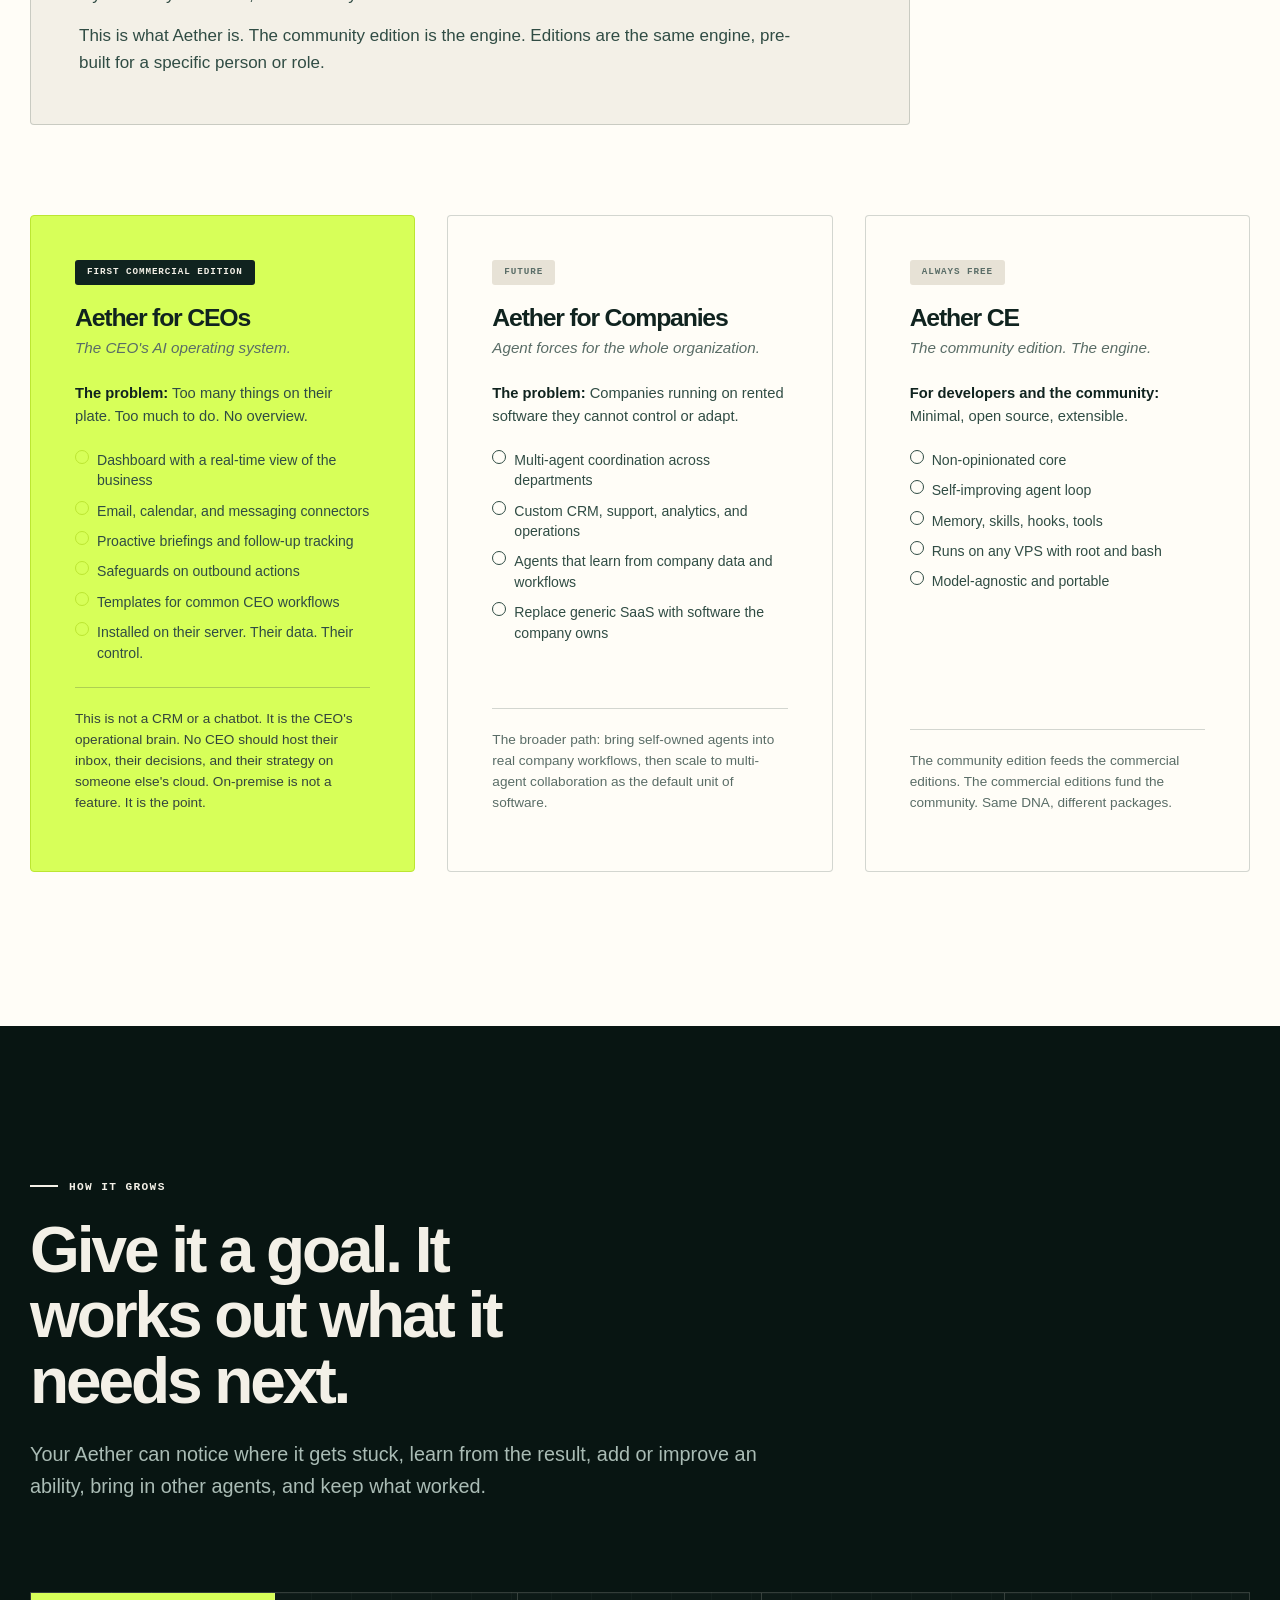
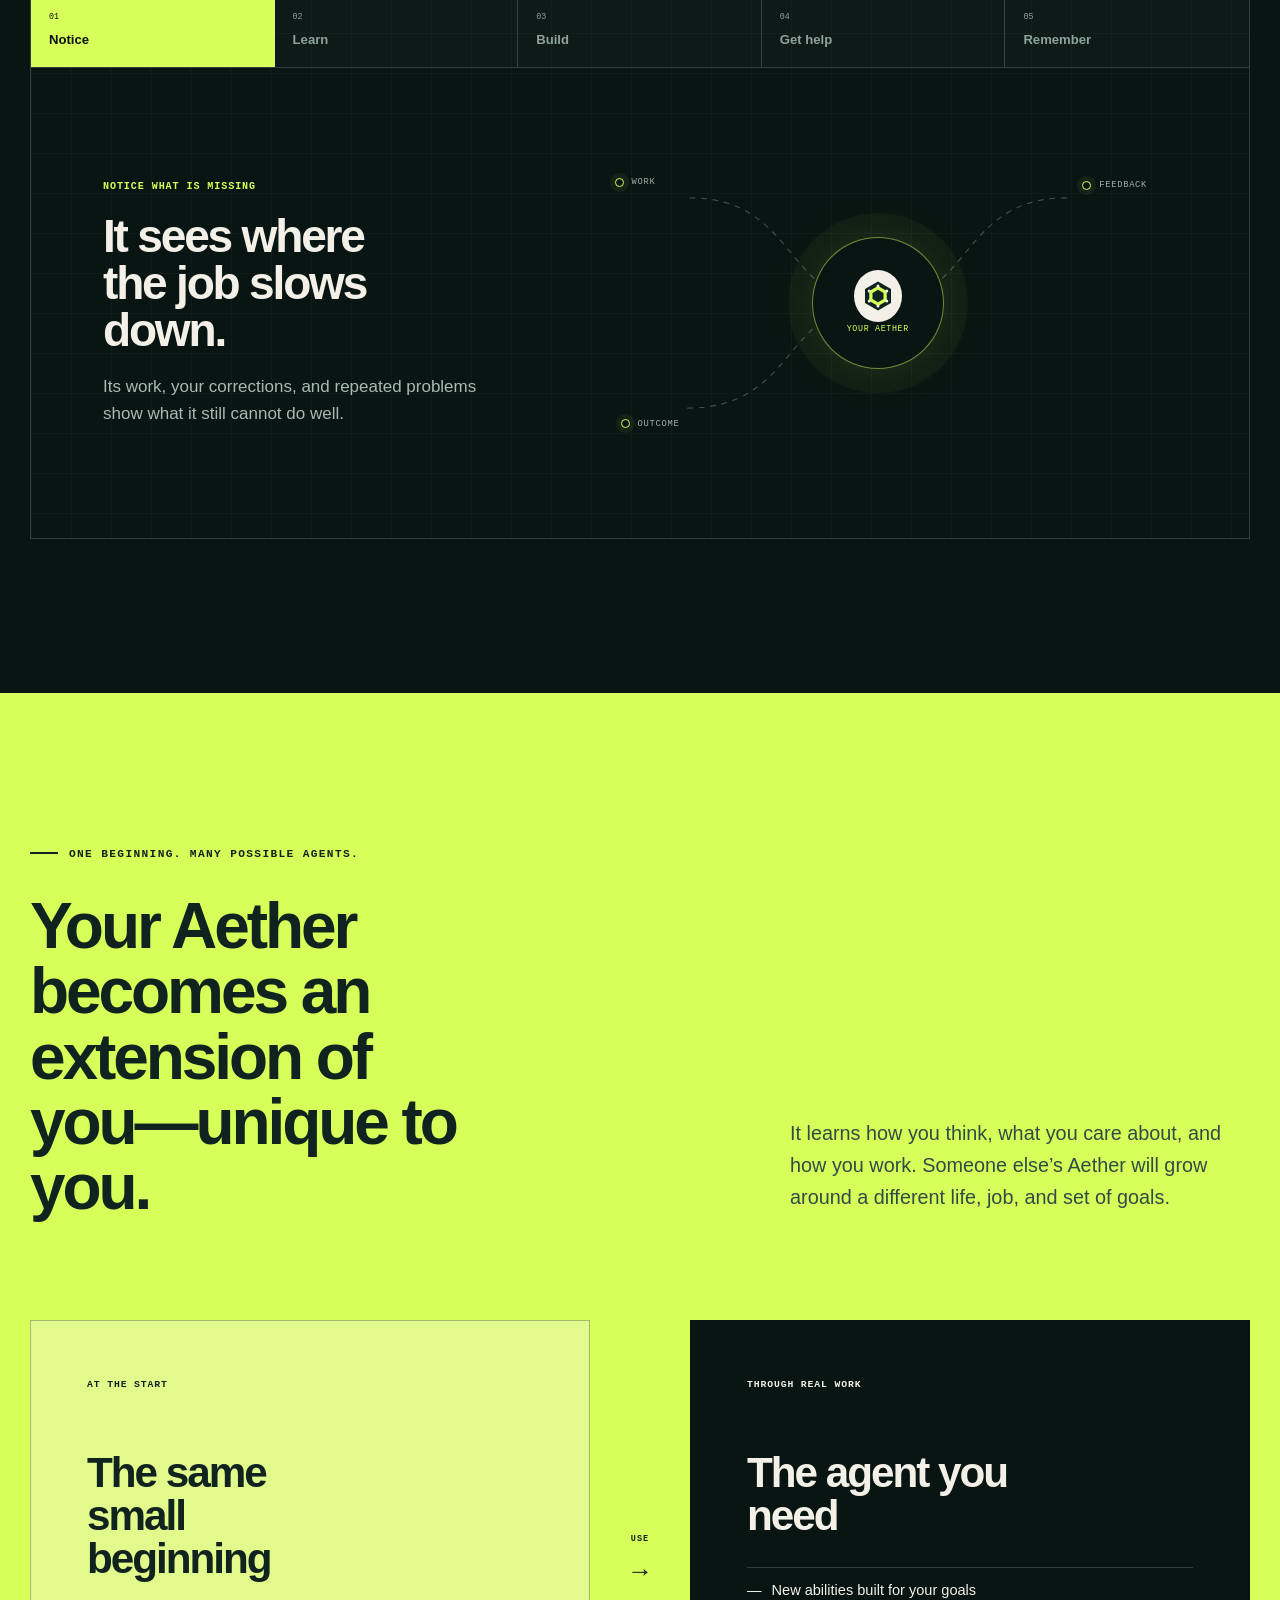
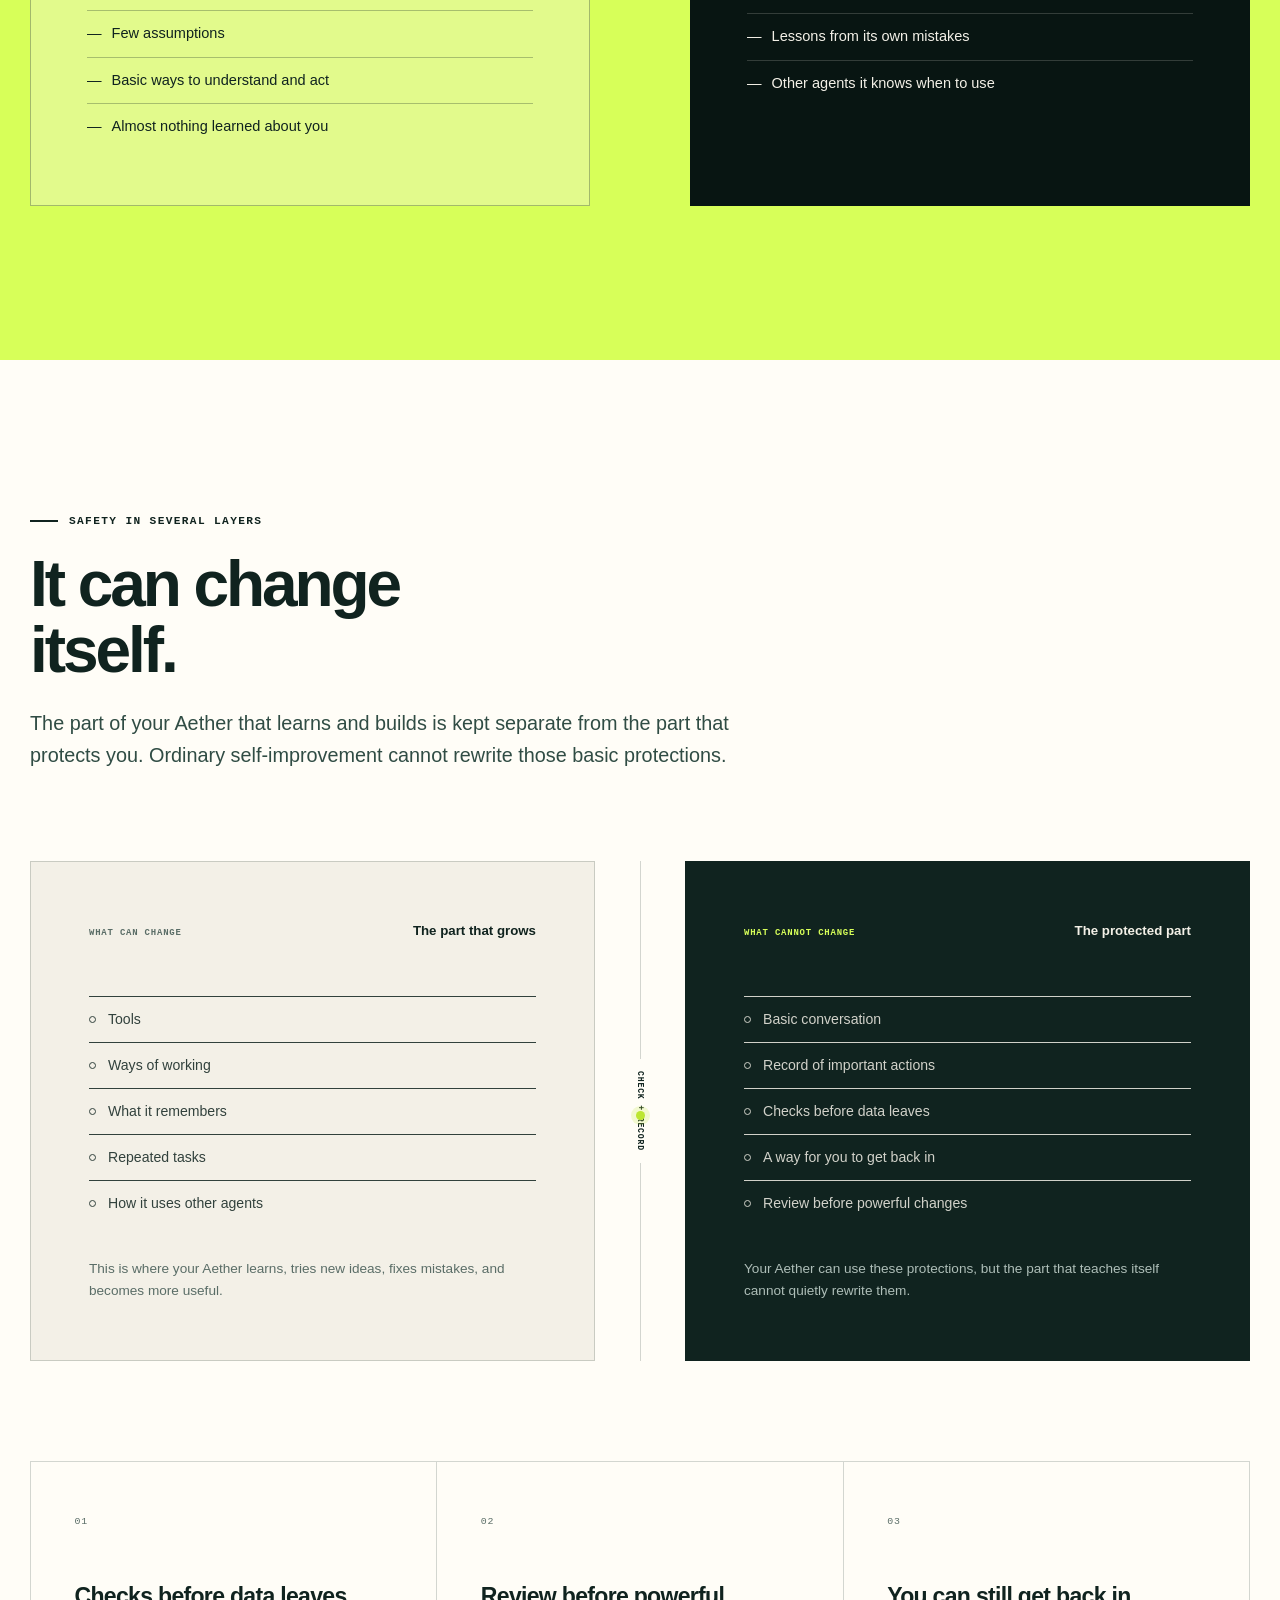
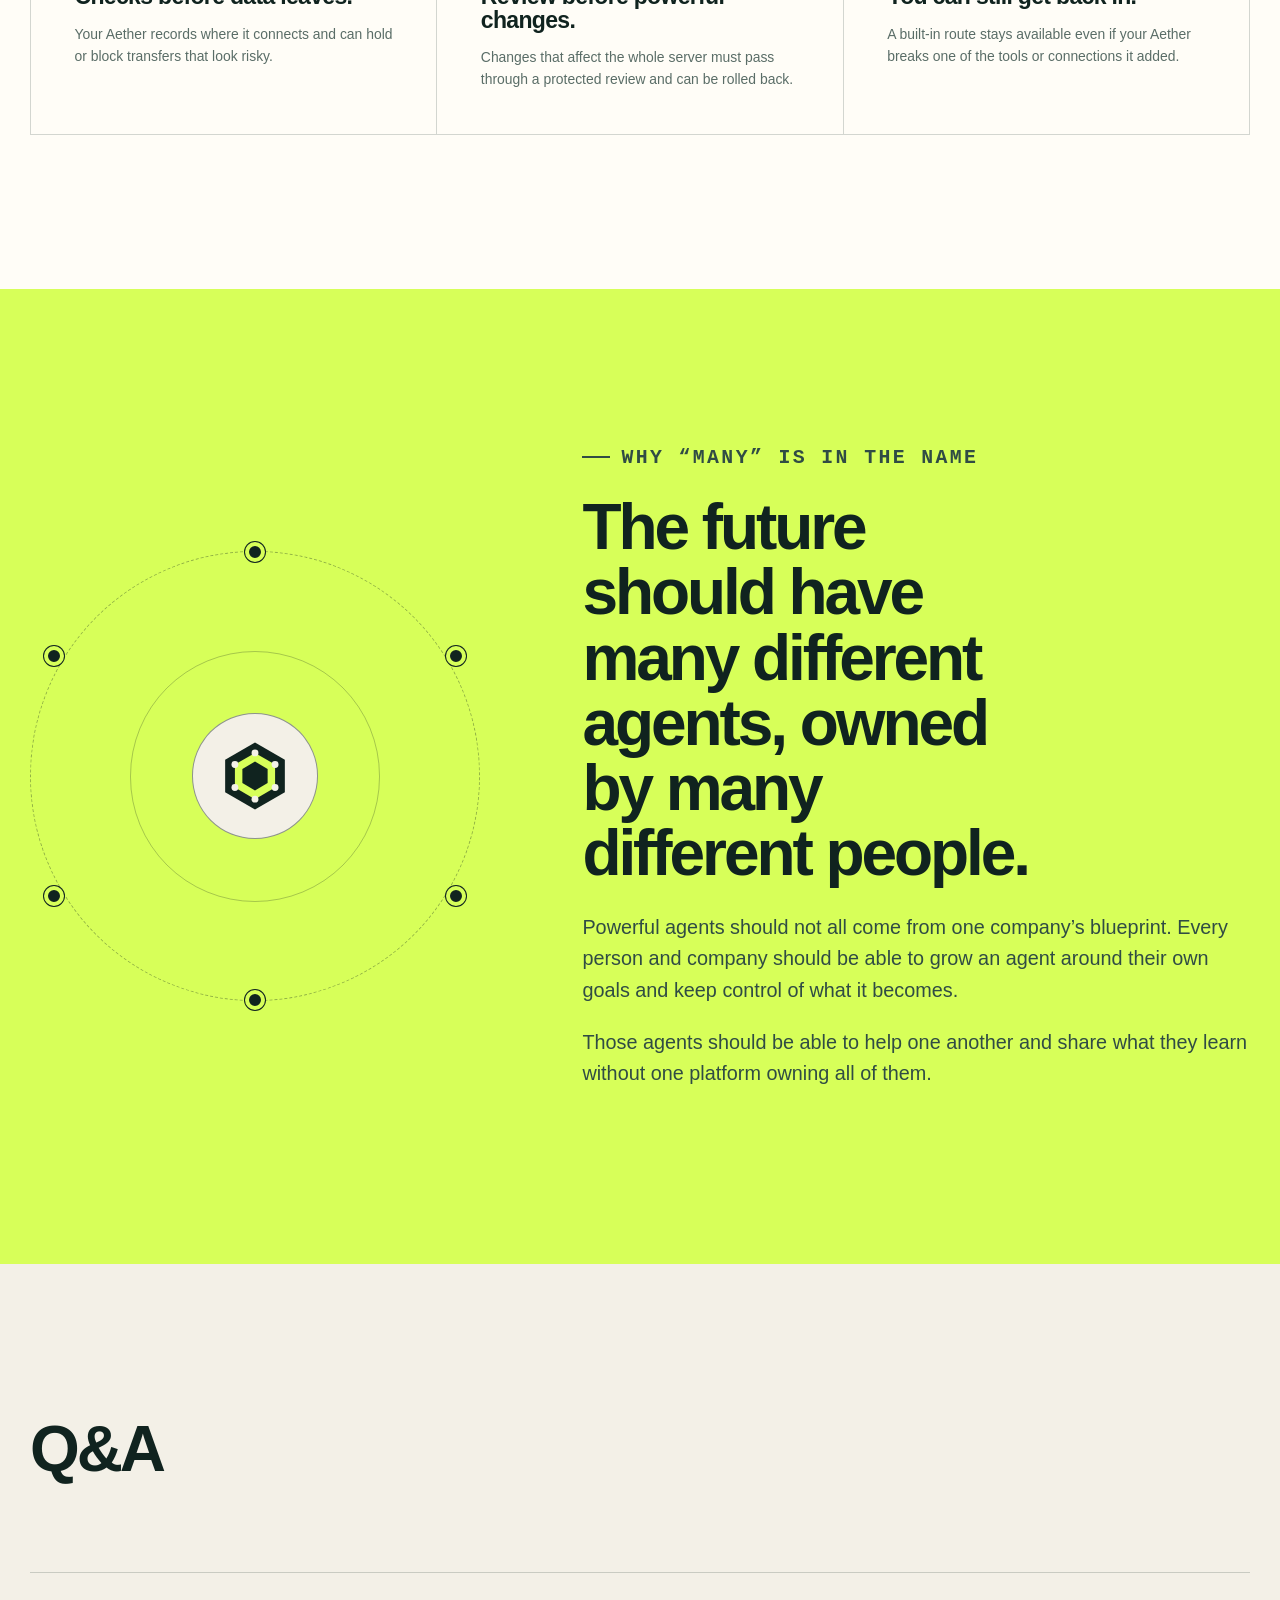
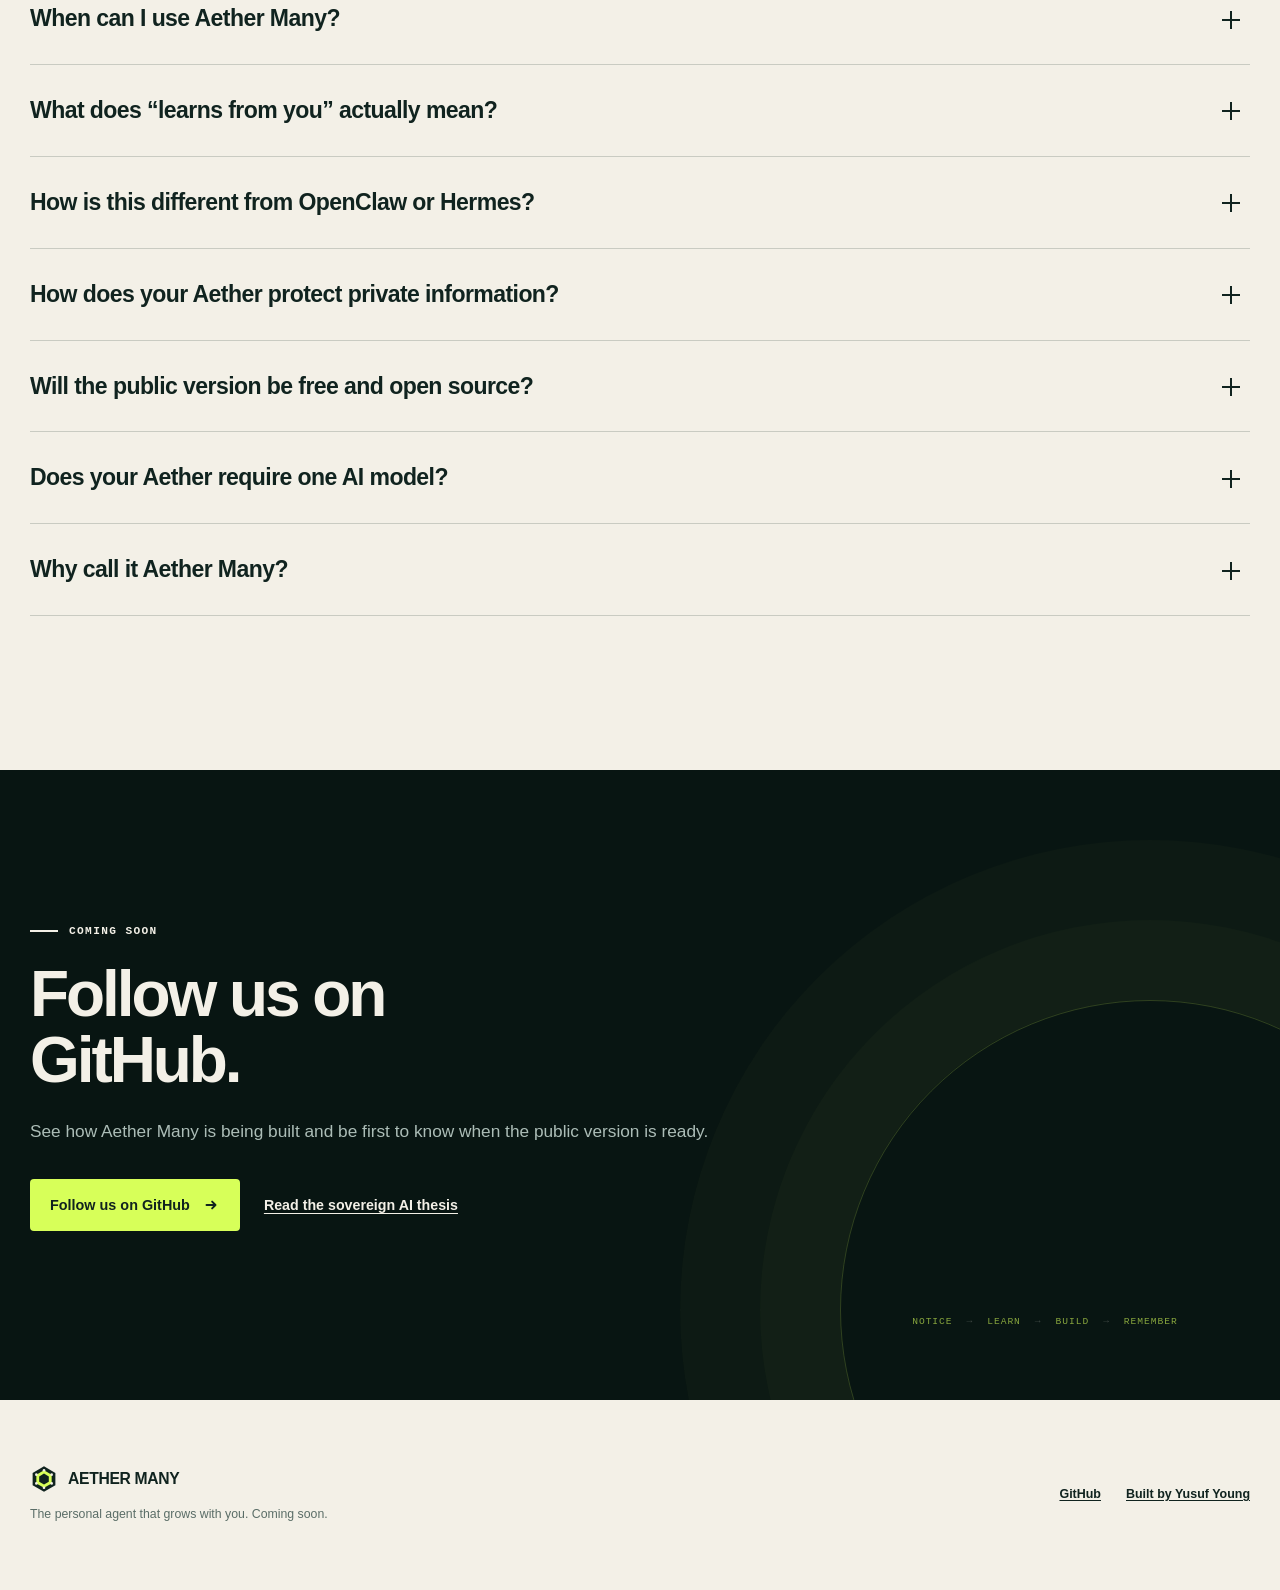
==== commit 795c5850: "Add Editions section: UI thesis + Aether for CEOs commercial arm New section between use-cases and g" ====
--- a/index.html
+++ b/index.html
@@ -19,7 +19,7 @@
     <title>Aether Many — Your agent that grows with you</title>
     <link rel="canonical" href="https://aethermany.com/">
     <link rel="icon" href="/assets/favicon.svg" type="image/svg+xml">
-    <link rel="stylesheet" href="/styles.css?v=20260828-1">
+    <link rel="stylesheet" href="/styles.css?v=20260905-1">
     <script src="/script.js?v=20260828-2" defer></script>
   </head>
   <body>
@@ -47,6 +47,7 @@
         <nav class="site-nav" id="site-navigation" aria-label="Main navigation" data-nav>
           <a href="#benefits">Why your Aether</a>
           <a href="#channels">Talk anywhere</a>
+          <a href="#editions">Editions</a>
           <a href="#growth">How it grows</a>
           <a href="#safety">Safety</a>
           <a class="nav-action" href="https://github.com/yusufhgmail/aether">Follow on GitHub</a>
@@ -322,6 +323,88 @@
                 <p>It can find activities that fit your tastes, check everyone’s calendars, and—with your approval—book the plan and invite your friends.</p>
               </div>
             </div>
+          </article>
+        </div>
+      </section>
+
+      <section class="section section-editions" id="editions" aria-labelledby="editions-title">
+        <div class="editions-intro reveal">
+          <div>
+            <p class="eyebrow">Editions</p>
+            <h2 id="editions-title">One engine. Different packages for different people.</h2>
+          </div>
+          <p>
+            The same Aether engine that runs an individual's life can be pre-packaged for a specific audience, with the connectors, dashboard, workflows, and safeguards that audience needs from day one. The community edition stays minimal. Editions ship ready to use.
+          </p>
+        </div>
+
+        <div class="editions-thesis reveal">
+          <div class="editions-thesis-label">THE THESIS</div>
+          <h3>The interface of the future is not an app. It is a conversation with an AI that does things.</h3>
+          <p>
+            You talk to it. It acts. It is proactive, owned, trusted, and portable. It learns about you and presents information the way you need it. The interface is flexible: chat in any channel, a visual layer when you need it, voice when you want it.
+          </p>
+          <p>
+            This is what Aether is. The community edition is the engine. Editions are the same engine, pre-built for a specific person or role.
+          </p>
+        </div>
+
+        <div class="editions-grid">
+          <article class="edition-card edition-card-featured reveal">
+            <div class="edition-badge">FIRST COMMERCIAL EDITION</div>
+            <h3>Aether for CEOs</h3>
+            <p class="edition-subtitle">The CEO's AI operating system.</p>
+            <p class="edition-problem">
+              <strong>The problem:</strong> Too many things on their plate. Too much to do. No overview.
+            </p>
+            <div class="edition-features">
+              <span>Dashboard with a real-time view of the business</span>
+              <span>Email, calendar, and messaging connectors</span>
+              <span>Proactive briefings and follow-up tracking</span>
+              <span>Safeguards on outbound actions</span>
+              <span>Templates for common CEO workflows</span>
+              <span>Installed on their server. Their data. Their control.</span>
+            </div>
+            <p class="edition-rationale">
+              This is not a CRM or a chatbot. It is the CEO's operational brain. No CEO should host their inbox, their decisions, and their strategy on someone else's cloud. On-premise is not a feature. It is the point.
+            </p>
+          </article>
+
+          <article class="edition-card edition-card-future reveal">
+            <div class="edition-badge edition-badge-future">FUTURE</div>
+            <h3>Aether for Companies</h3>
+            <p class="edition-subtitle">Agent forces for the whole organization.</p>
+            <p class="edition-problem">
+              <strong>The problem:</strong> Companies running on rented software they cannot control or adapt.
+            </p>
+            <div class="edition-features">
+              <span>Multi-agent coordination across departments</span>
+              <span>Custom CRM, support, analytics, and operations</span>
+              <span>Agents that learn from company data and workflows</span>
+              <span>Replace generic SaaS with software the company owns</span>
+            </div>
+            <p class="edition-rationale">
+              The broader path: bring self-owned agents into real company workflows, then scale to multi-agent collaboration as the default unit of software.
+            </p>
+          </article>
+
+          <article class="edition-card edition-card-future reveal">
+            <div class="edition-badge edition-badge-future">ALWAYS FREE</div>
+            <h3>Aether CE</h3>
+            <p class="edition-subtitle">The community edition. The engine.</p>
+            <p class="edition-problem">
+              <strong>For developers and the community:</strong> Minimal, open source, extensible.
+            </p>
+            <div class="edition-features">
+              <span>Non-opinionated core</span>
+              <span>Self-improving agent loop</span>
+              <span>Memory, skills, hooks, tools</span>
+              <span>Runs on any VPS with root and bash</span>
+              <span>Model-agnostic and portable</span>
+            </div>
+            <p class="edition-rationale">
+              The community edition feeds the commercial editions. The commercial editions fund the community. Same DNA, different packages.
+            </p>
           </article>
         </div>
       </section>
--- a/styles.css
+++ b/styles.css
@@ -1004,6 +1004,174 @@
   font-size: 0.91rem;
 }
 
+/* ─── Editions section ─── */
+
+.section-editions {
+  background: var(--white);
+}
+
+.editions-intro {
+  max-width: 990px;
+  margin-bottom: clamp(55px, 7vw, 90px);
+}
+
+.editions-intro > p:last-child {
+  max-width: 770px;
+  color: var(--ink-soft);
+  font-size: clamp(1.05rem, 1.55vw, 1.3rem);
+}
+
+.editions-intro h2 {
+  max-width: 18ch;
+}
+
+.editions-thesis {
+  max-width: 880px;
+  margin-bottom: clamp(55px, 7vw, 90px);
+  padding: clamp(28px, 4vw, 48px);
+  border: 1px solid var(--line);
+  border-radius: 4px;
+  background: var(--paper);
+}
+
+.editions-thesis-label {
+  margin-bottom: 18px;
+  font-family: var(--font-mono);
+  font-size: 0.62rem;
+  font-weight: 720;
+  letter-spacing: 0.12em;
+  text-transform: uppercase;
+  color: var(--muted);
+}
+
+.editions-thesis h3 {
+  max-width: 28ch;
+  margin-bottom: 18px;
+  font-size: clamp(1.3rem, 2.2vw, 1.7rem);
+  line-height: 1.35;
+}
+
+.editions-thesis p {
+  max-width: 720px;
+  margin: 0 0 14px;
+  color: var(--ink-soft);
+}
+
+.editions-thesis p:last-child {
+  margin-bottom: 0;
+}
+
+.editions-grid {
+  display: grid;
+  gap: clamp(20px, 2.5vw, 32px);
+  grid-template-columns: repeat(3, 1fr);
+}
+
+.edition-card {
+  display: flex;
+  flex-direction: column;
+  padding: clamp(28px, 3.5vw, 44px);
+  border: 1px solid var(--line);
+  border-radius: 4px;
+  background: var(--paper);
+}
+
+.edition-card-featured {
+  border-color: var(--signal-strong);
+  background: var(--signal);
+}
+
+.edition-card-future {
+  background: var(--white);
+}
+
+.edition-badge {
+  display: inline-block;
+  align-self: flex-start;
+  margin-bottom: 20px;
+  padding: 5px 12px;
+  border-radius: 3px;
+  background: var(--ink);
+  color: var(--paper);
+  font-family: var(--font-mono);
+  font-size: 0.58rem;
+  font-weight: 700;
+  letter-spacing: 0.1em;
+  text-transform: uppercase;
+}
+
+.edition-badge-future {
+  background: var(--paper-deep);
+  color: var(--muted);
+}
+
+.edition-card h3 {
+  margin-bottom: 6px;
+  font-size: clamp(1.3rem, 2vw, 1.55rem);
+}
+
+.edition-subtitle {
+  margin-bottom: 22px;
+  color: var(--muted);
+  font-size: 0.95rem;
+  font-style: italic;
+}
+
+.edition-problem {
+  margin-bottom: 22px;
+  color: var(--ink-soft);
+  font-size: 0.92rem;
+  line-height: 1.55;
+}
+
+.edition-problem strong {
+  color: var(--ink);
+}
+
+.edition-features {
+  display: flex;
+  flex-direction: column;
+  gap: 10px;
+  margin-bottom: 24px;
+}
+
+.edition-features span {
+  position: relative;
+  padding-left: 22px;
+  color: var(--ink-soft);
+  font-size: 0.88rem;
+  line-height: 1.45;
+}
+
+.edition-features span::before {
+  position: absolute;
+  left: 0;
+  top: 0;
+  width: 14px;
+  height: 14px;
+  border: 1.5px solid var(--signal-strong);
+  border-radius: 50%;
+  content: "";
+}
+
+.edition-card-future .edition-features span::before {
+  border-color: var(--ink-soft);
+}
+
+.edition-rationale {
+  margin-top: auto;
+  padding-top: 20px;
+  border-top: 1px solid var(--line);
+  color: var(--muted);
+  font-size: 0.85rem;
+  line-height: 1.55;
+}
+
+.edition-card-featured .edition-rationale {
+  border-top-color: rgba(52, 68, 61, 0.25);
+  color: #34443d;
+}
+
 .section-growth {
   background: var(--ink-deep);
   color: var(--paper);
@@ -1915,6 +2083,10 @@
     grid-template-columns: repeat(2, 1fr);
   }
 
+  .editions-grid {
+    grid-template-columns: repeat(2, 1fr);
+  }
+
   .channels-intro,
   .channel-stories,
   .use-cases-intro {
@@ -2155,6 +2327,10 @@
     grid-template-columns: 1fr;
   }
 
+  .editions-grid {
+    grid-template-columns: 1fr;
+  }
+
   .direct-benefit-card {
     min-height: auto;
   }
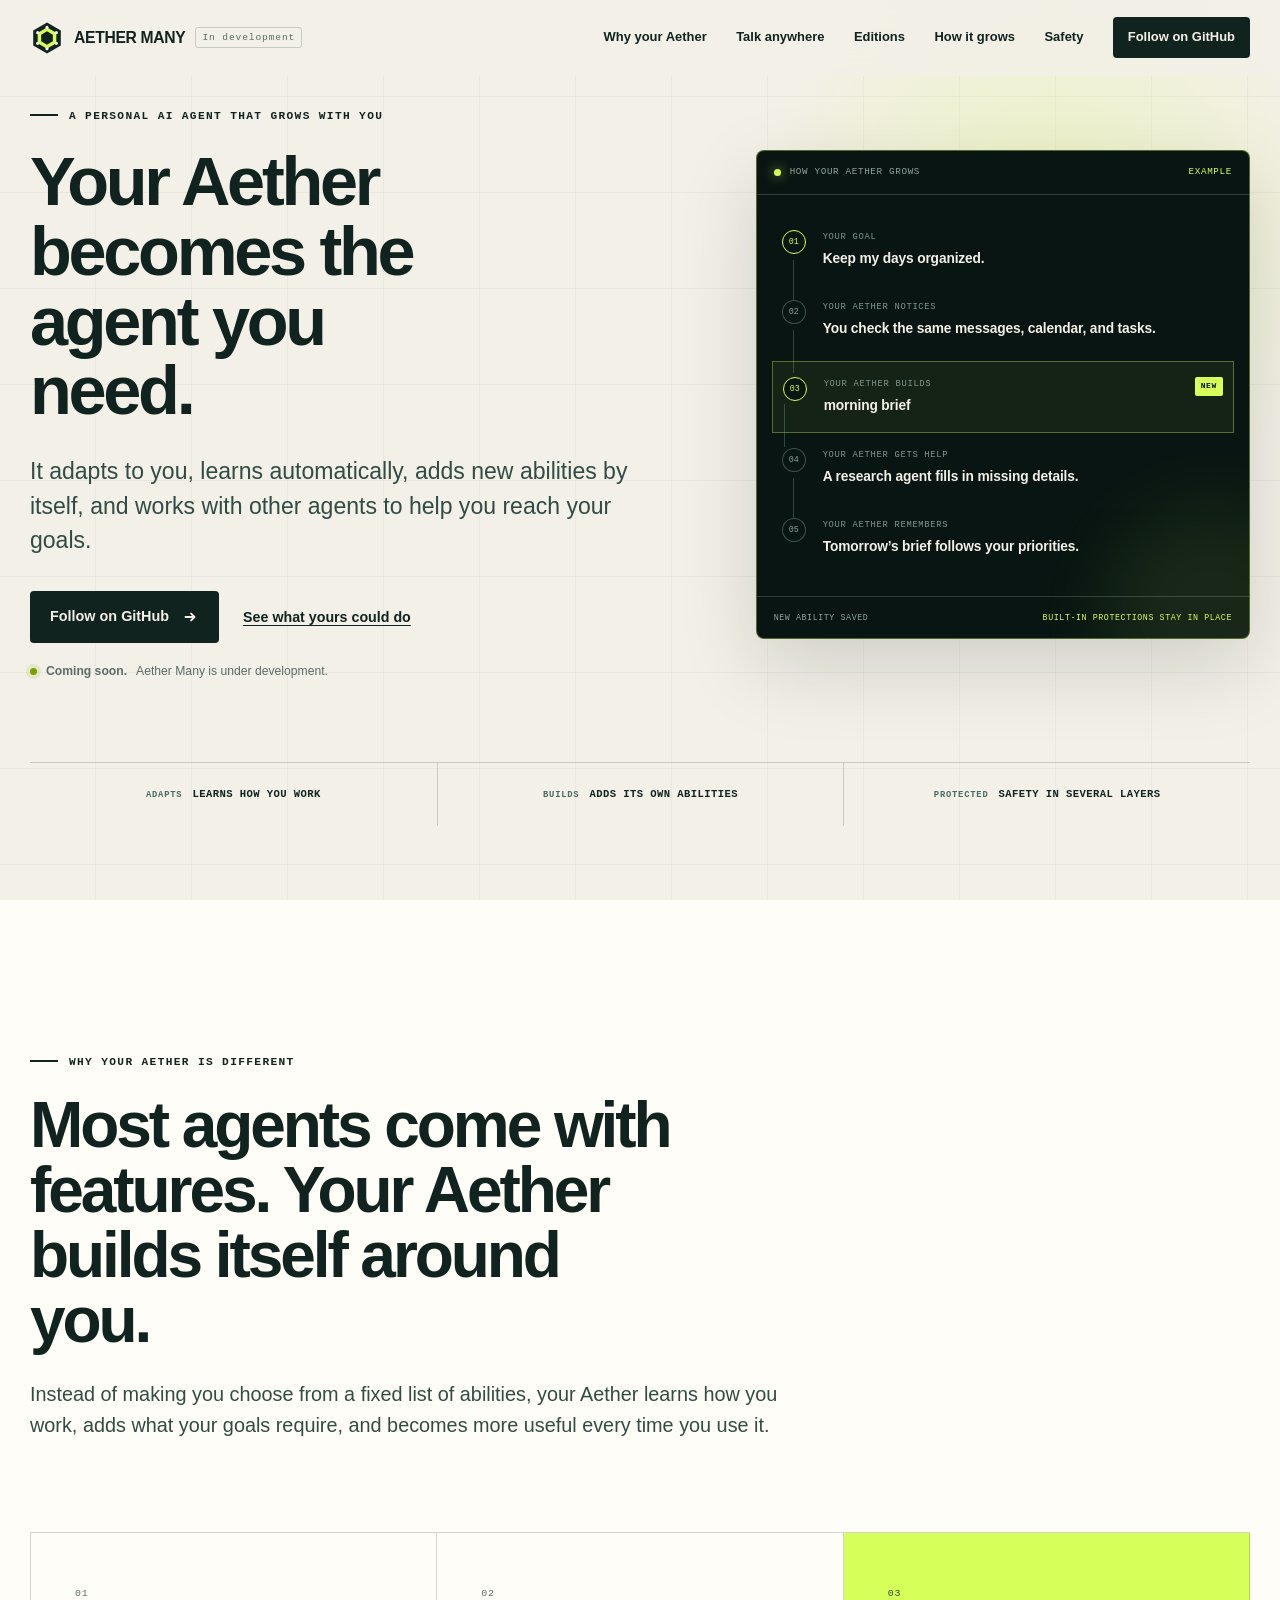
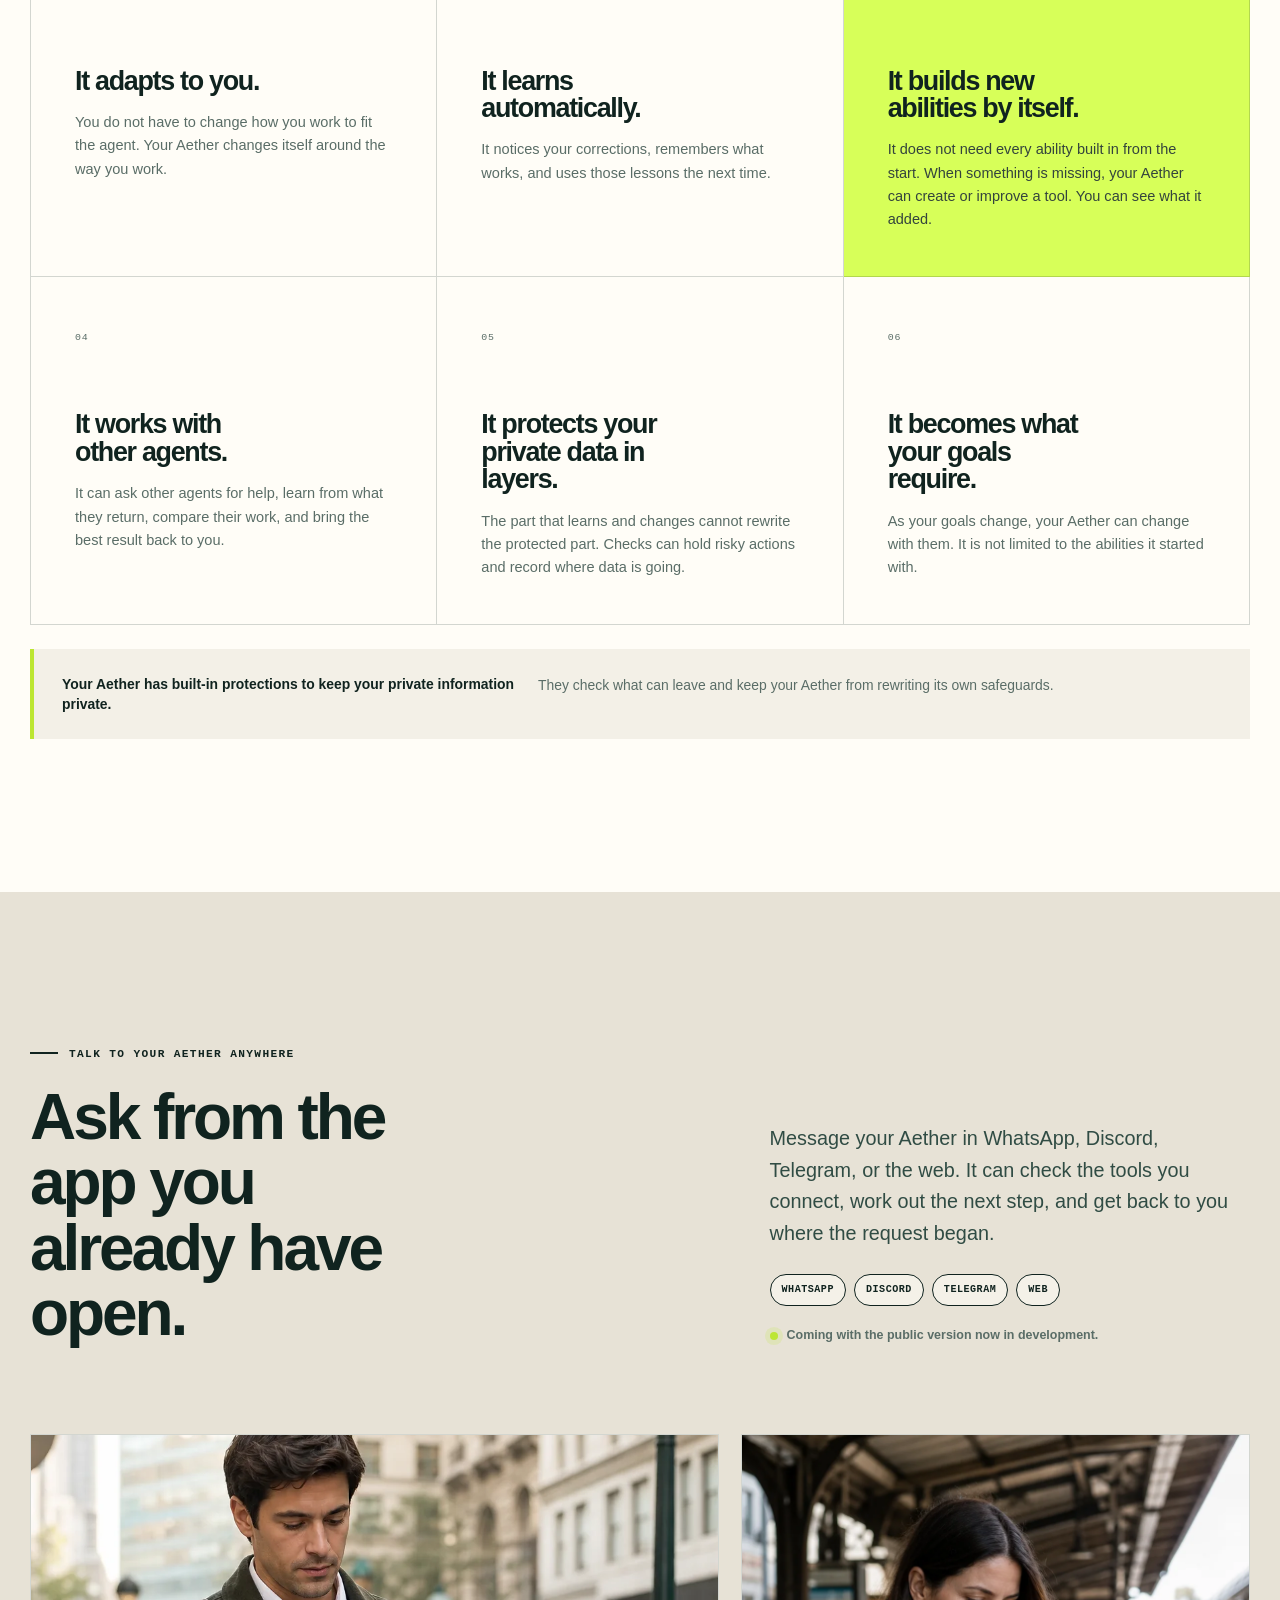
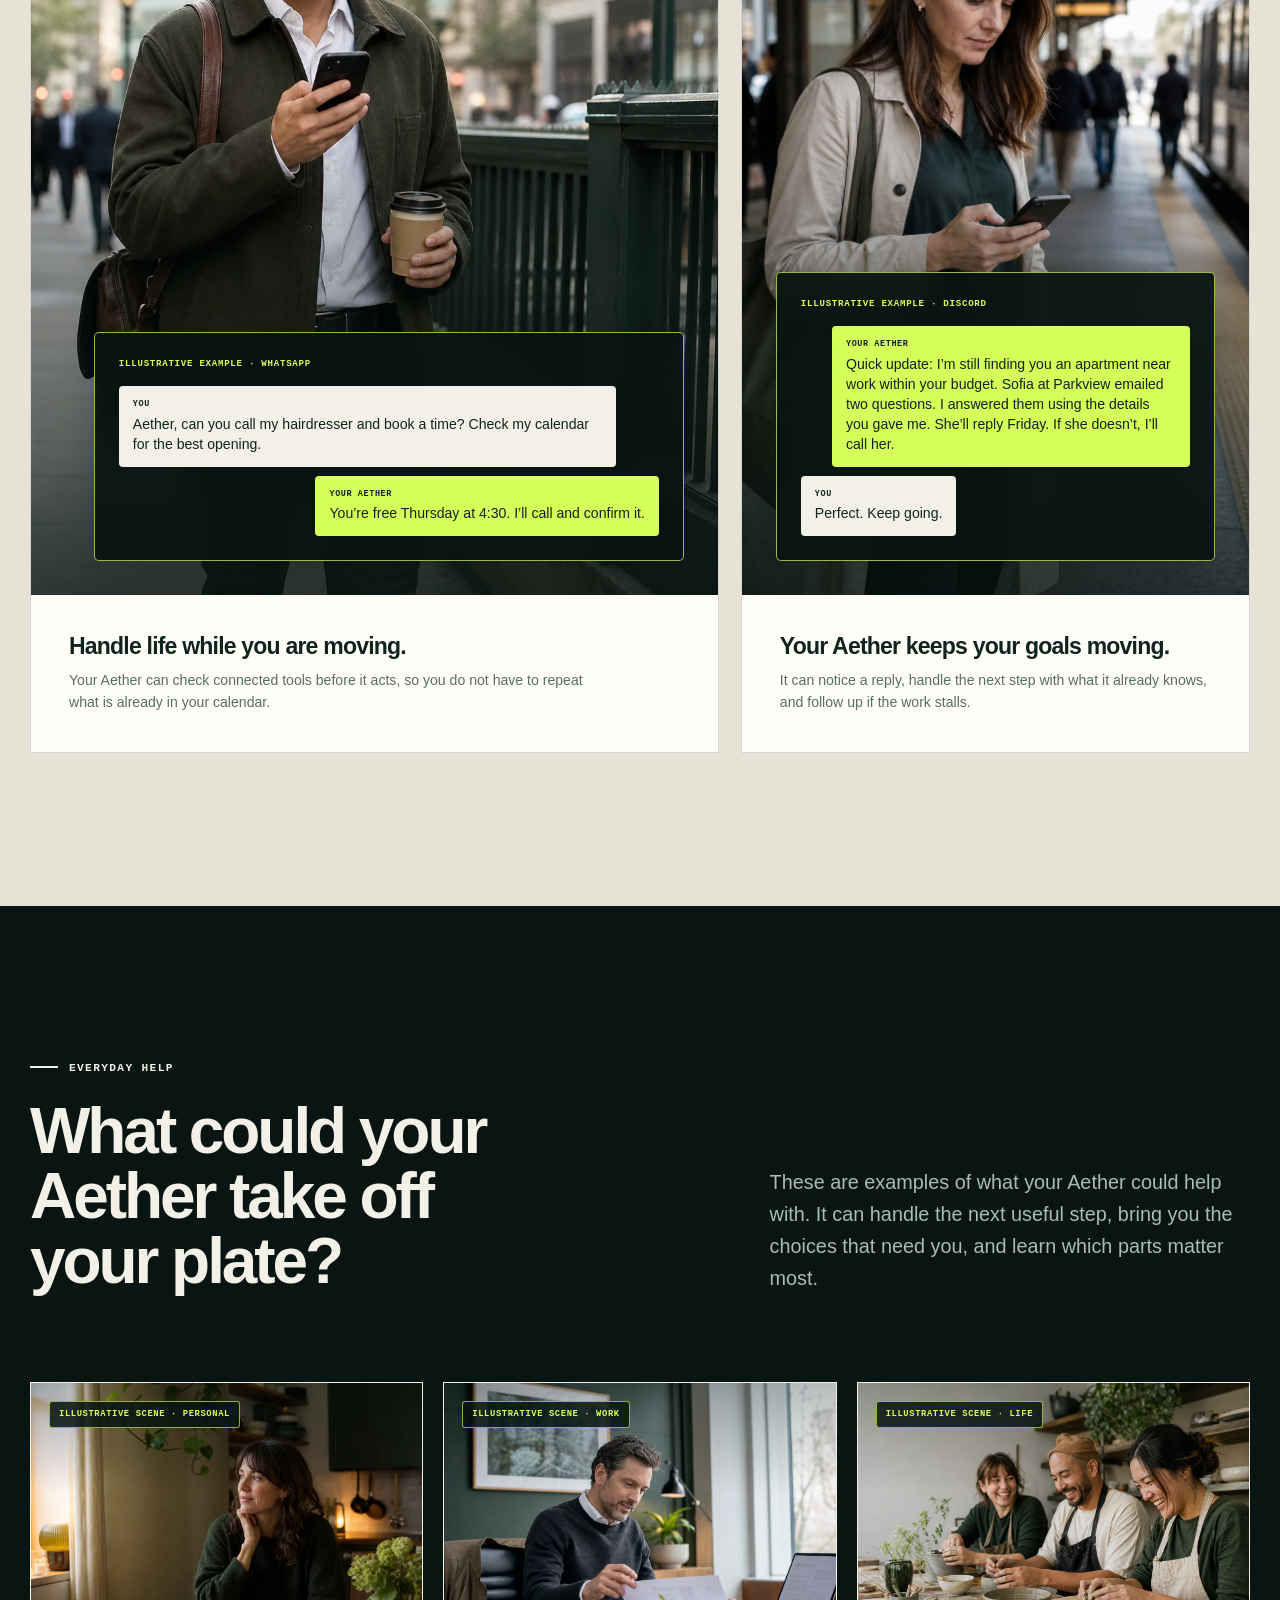
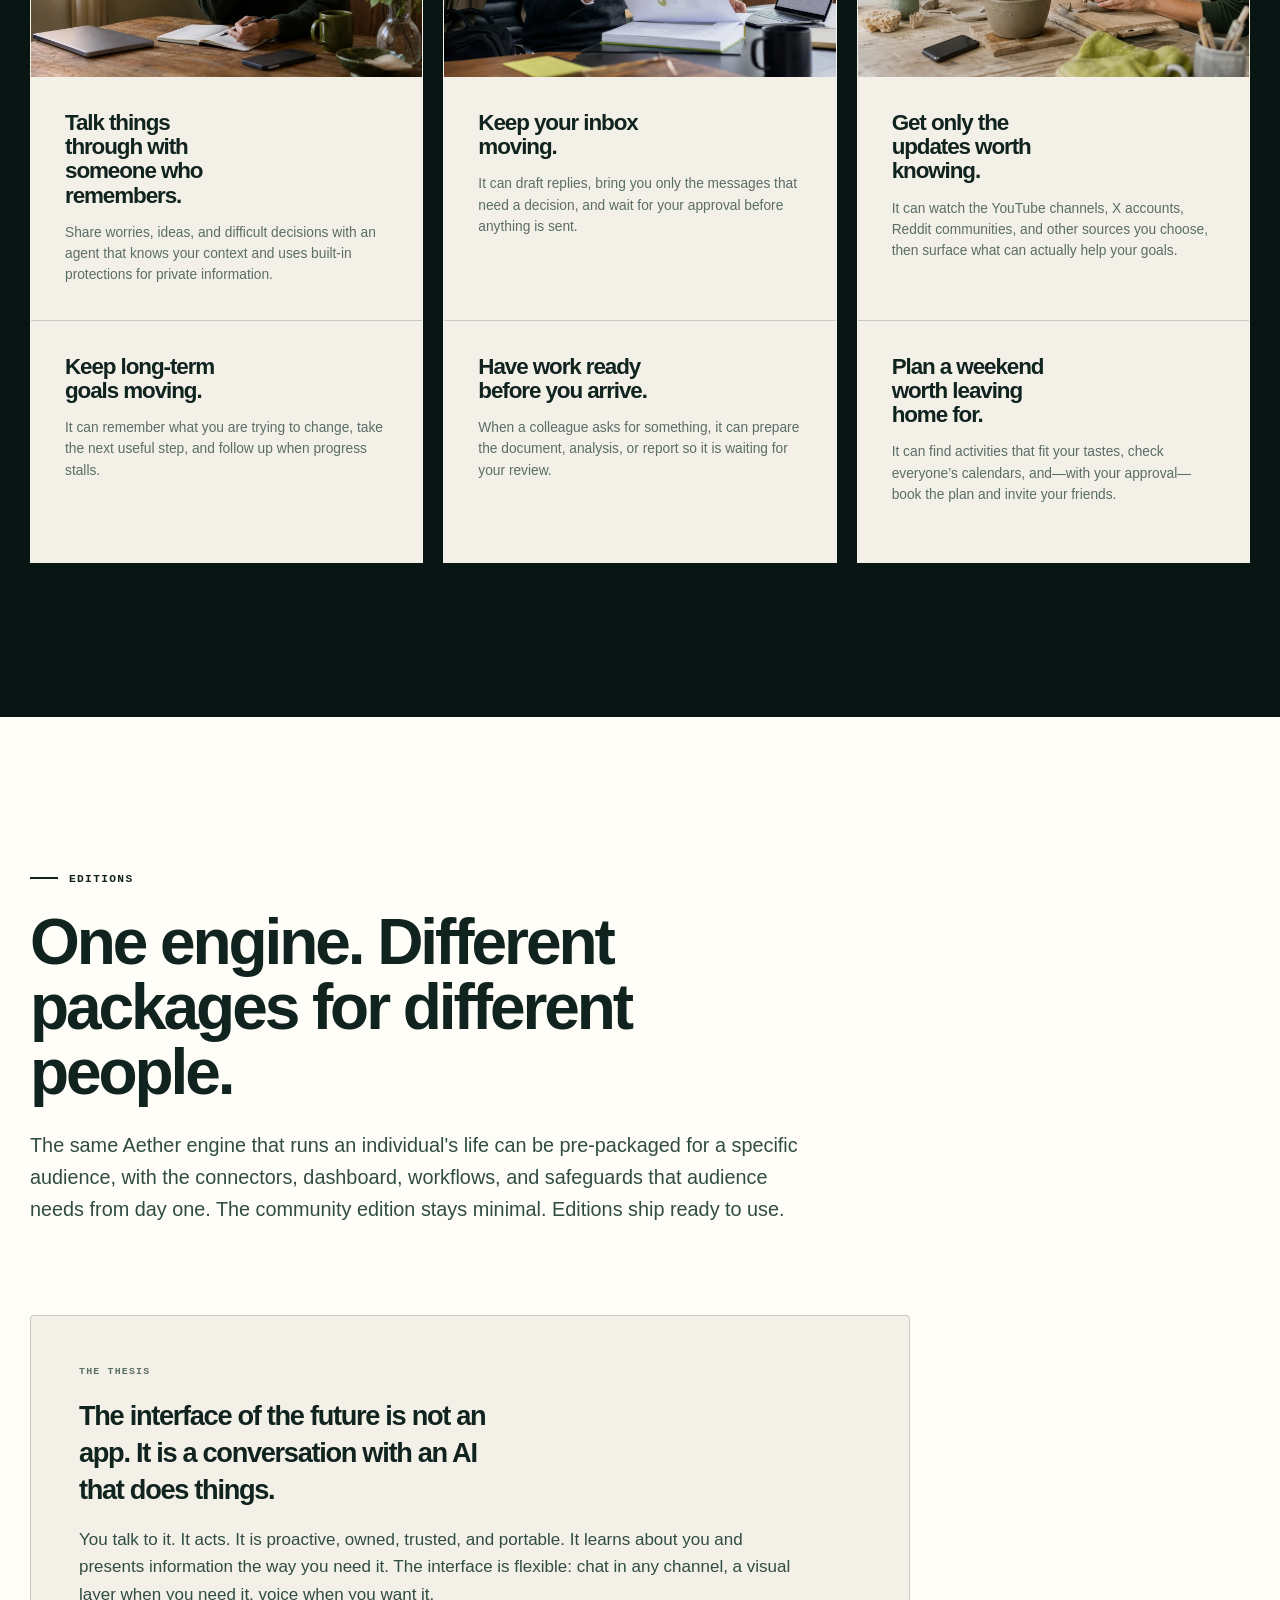
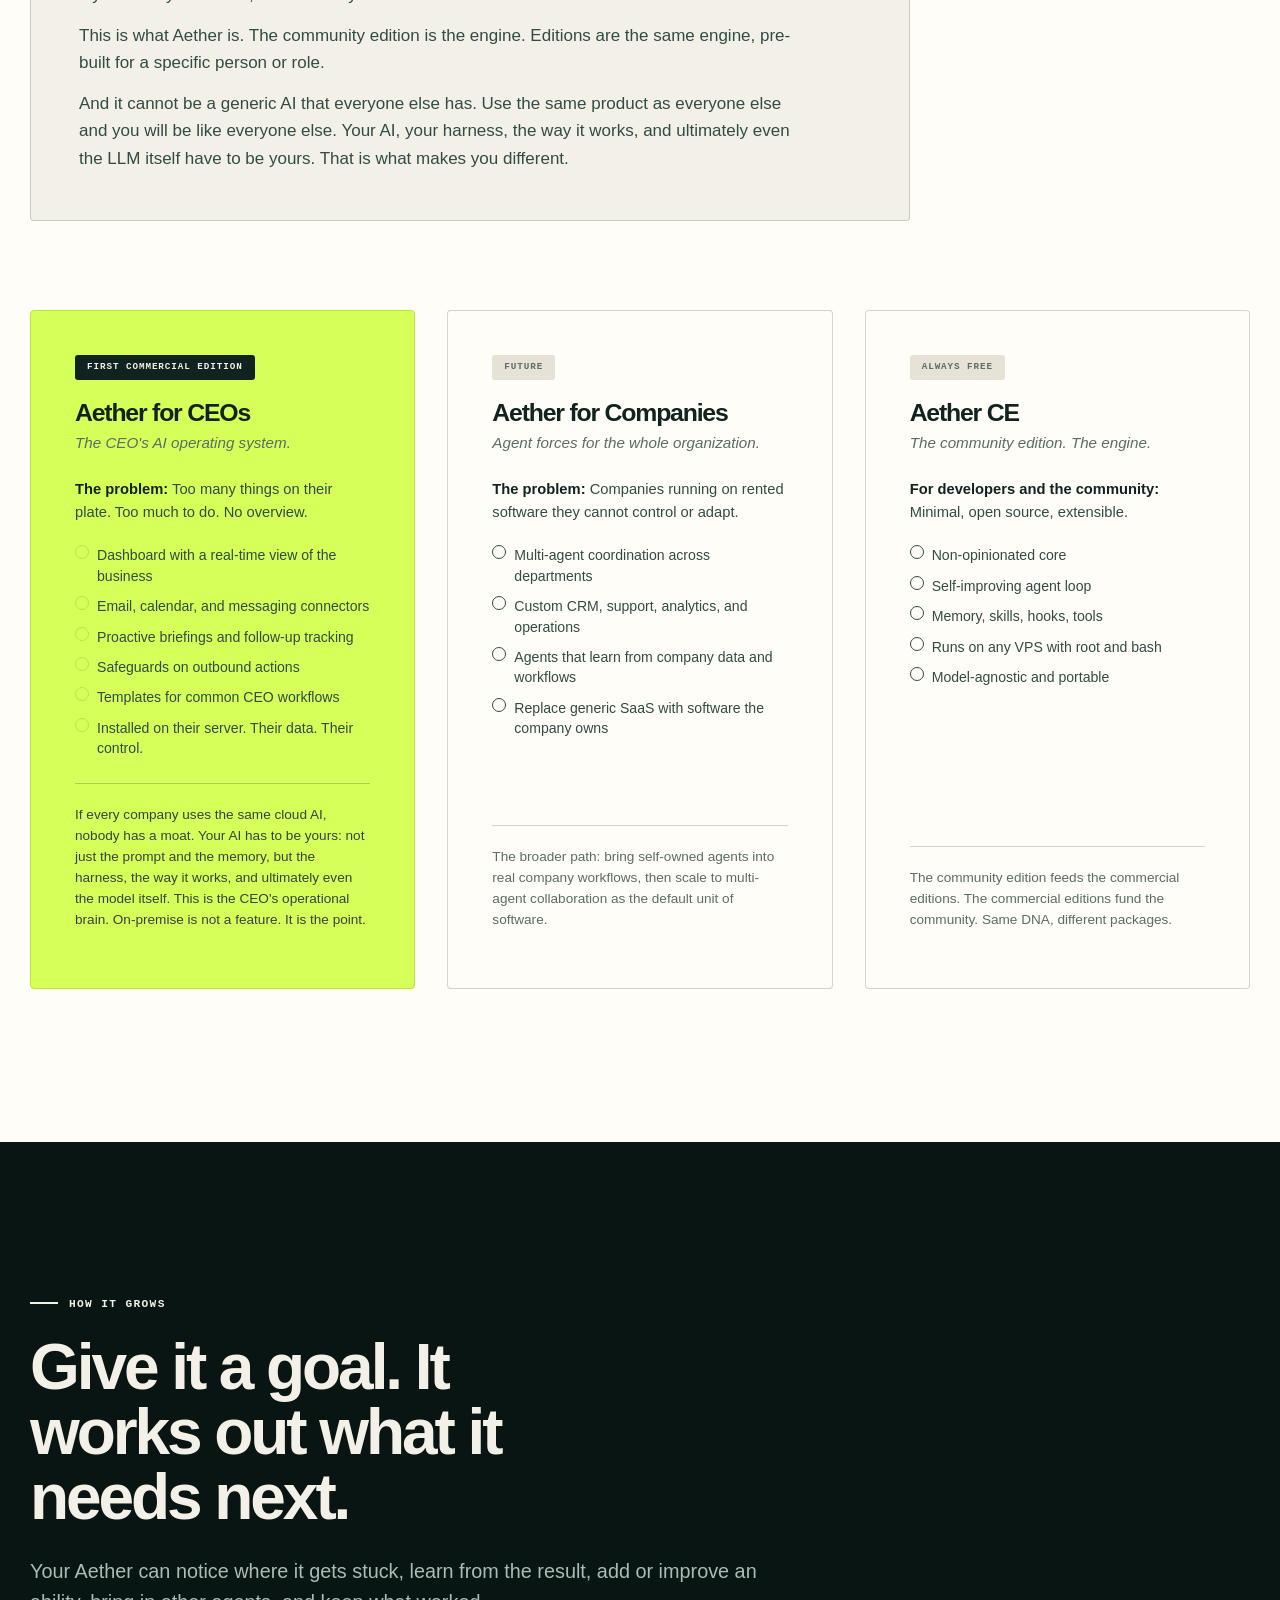
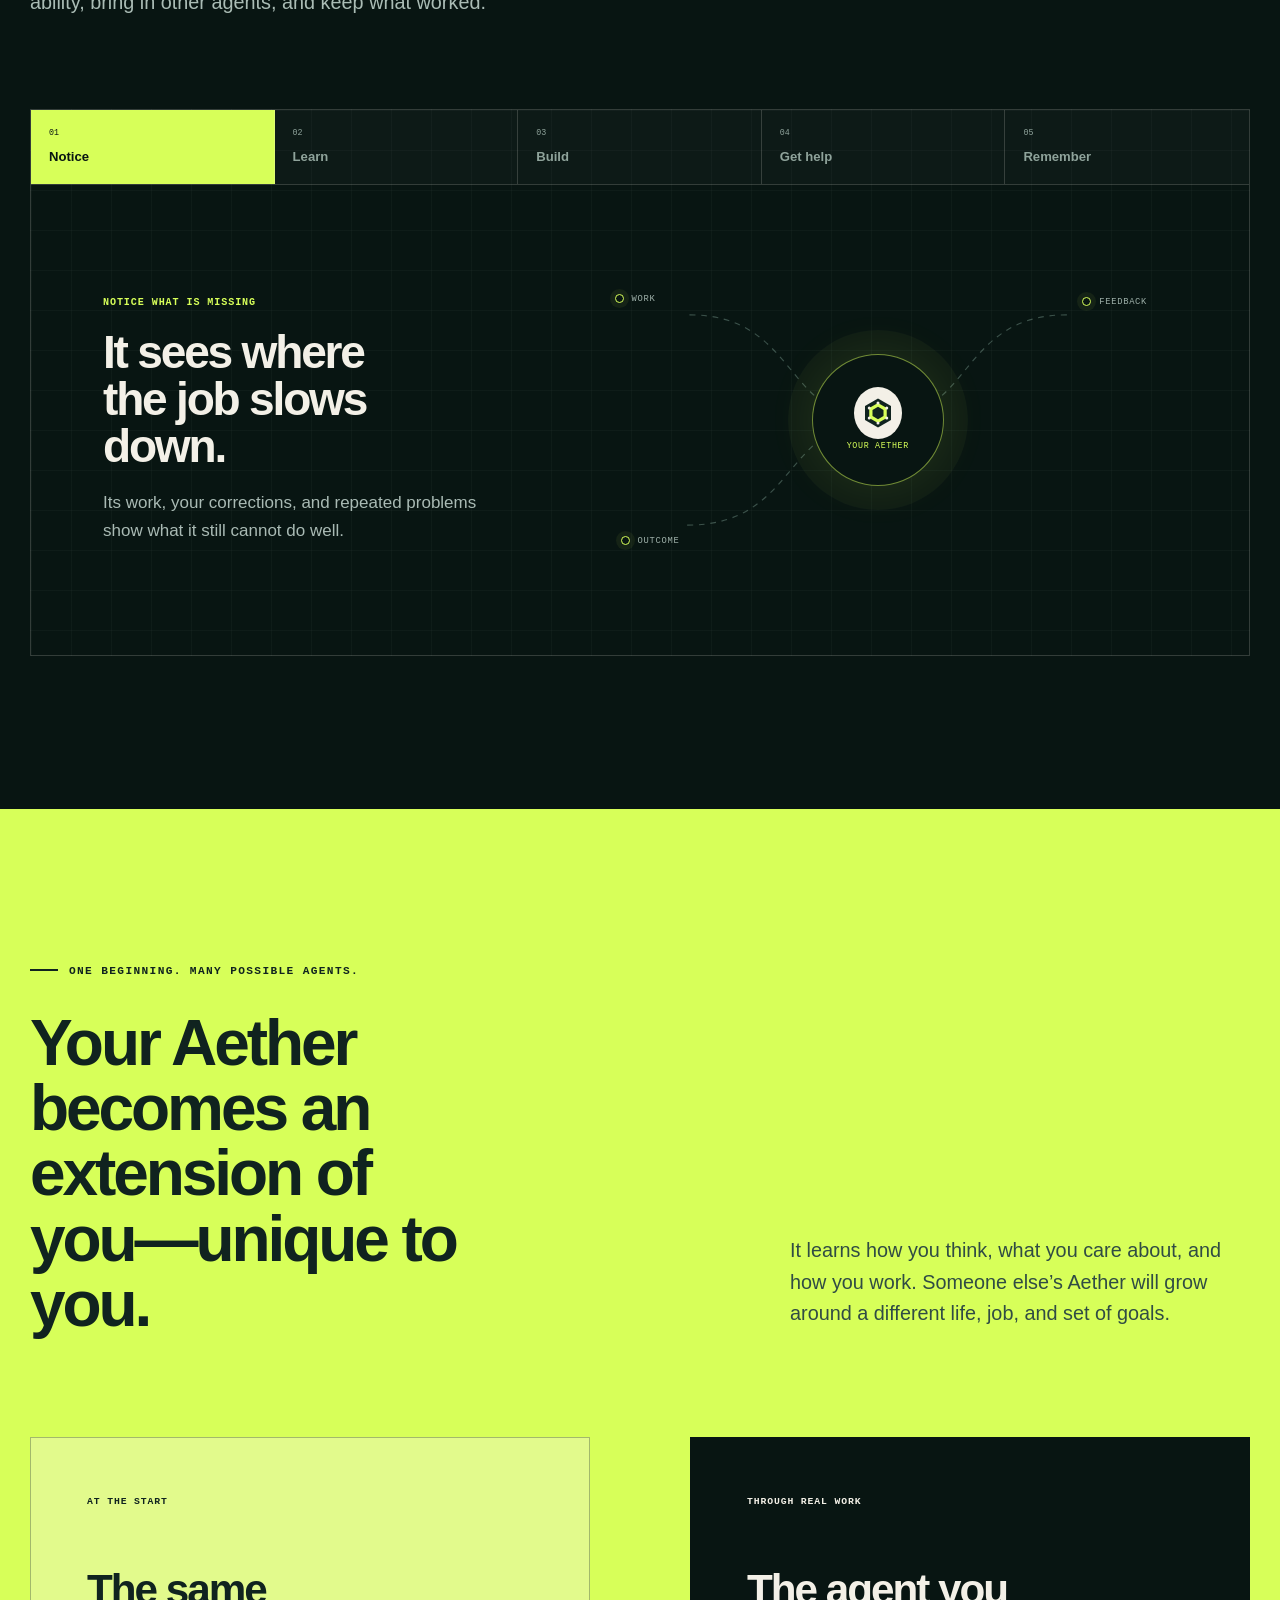
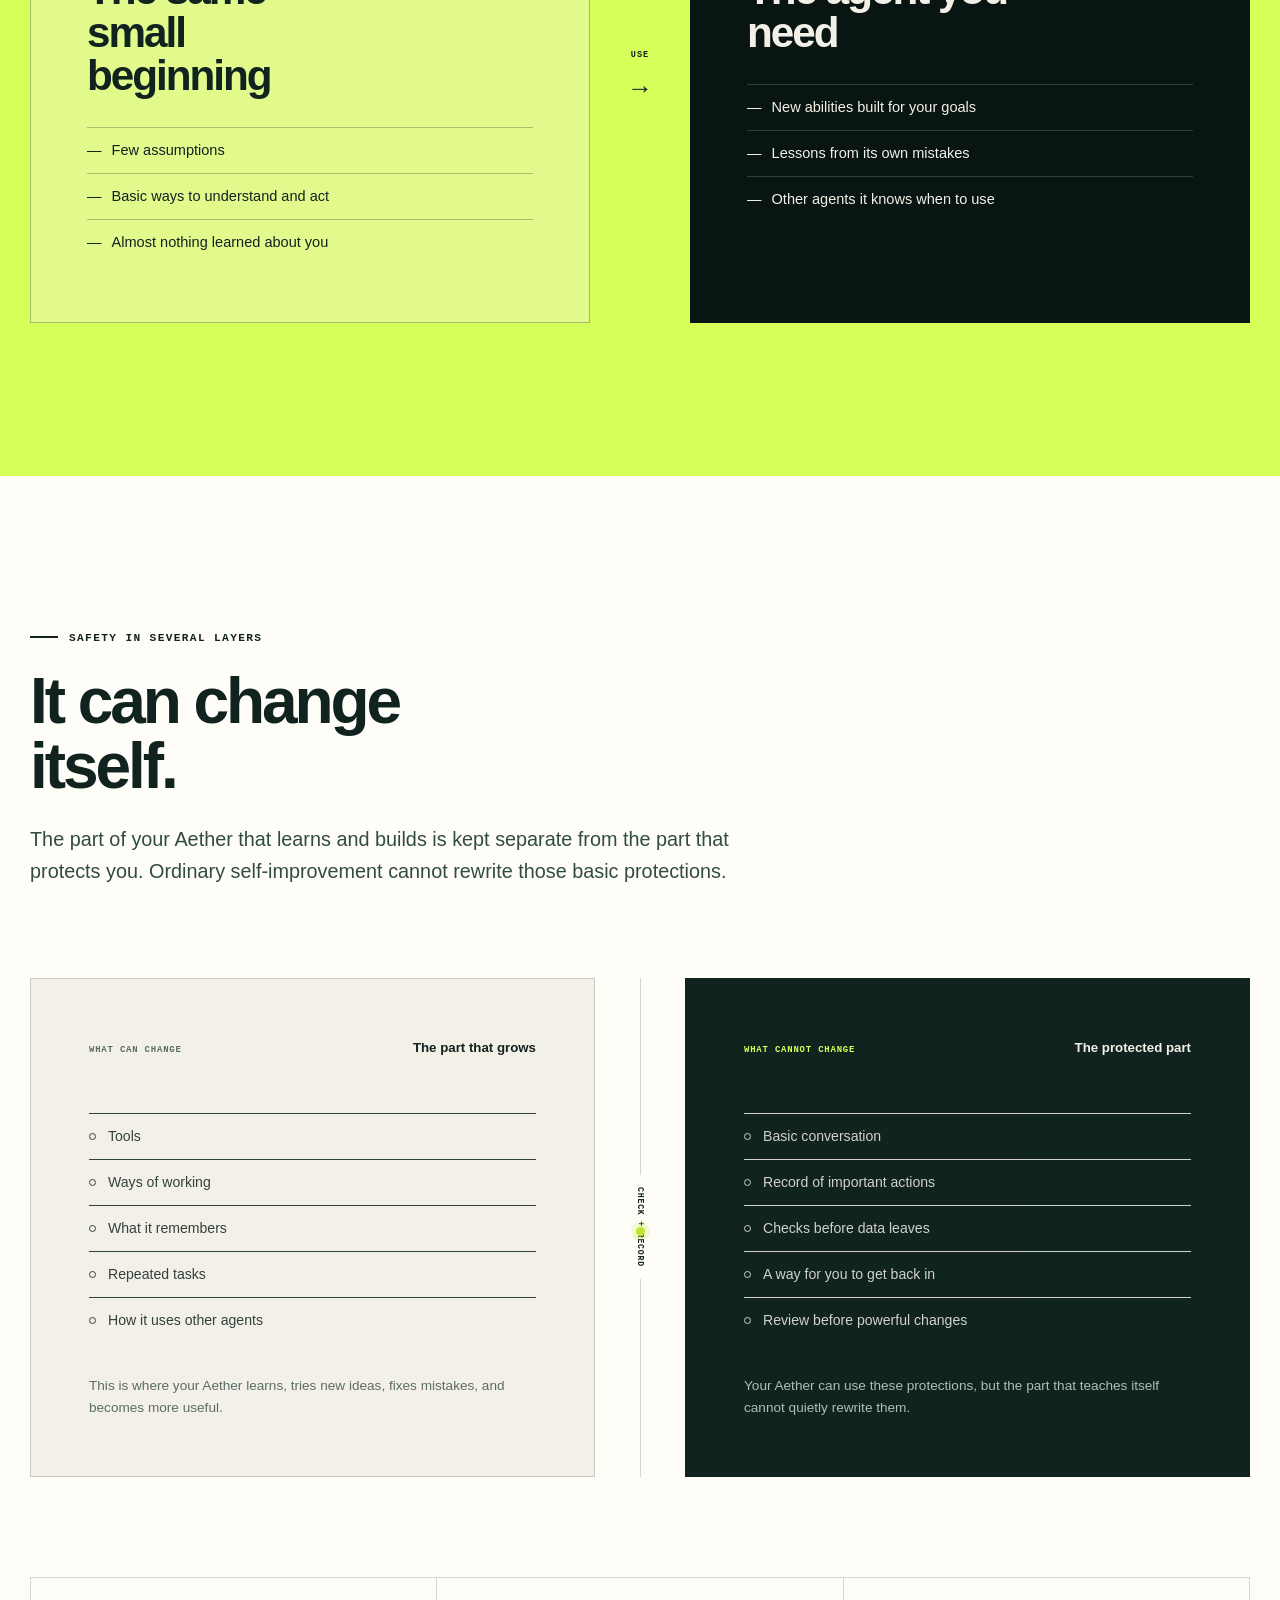
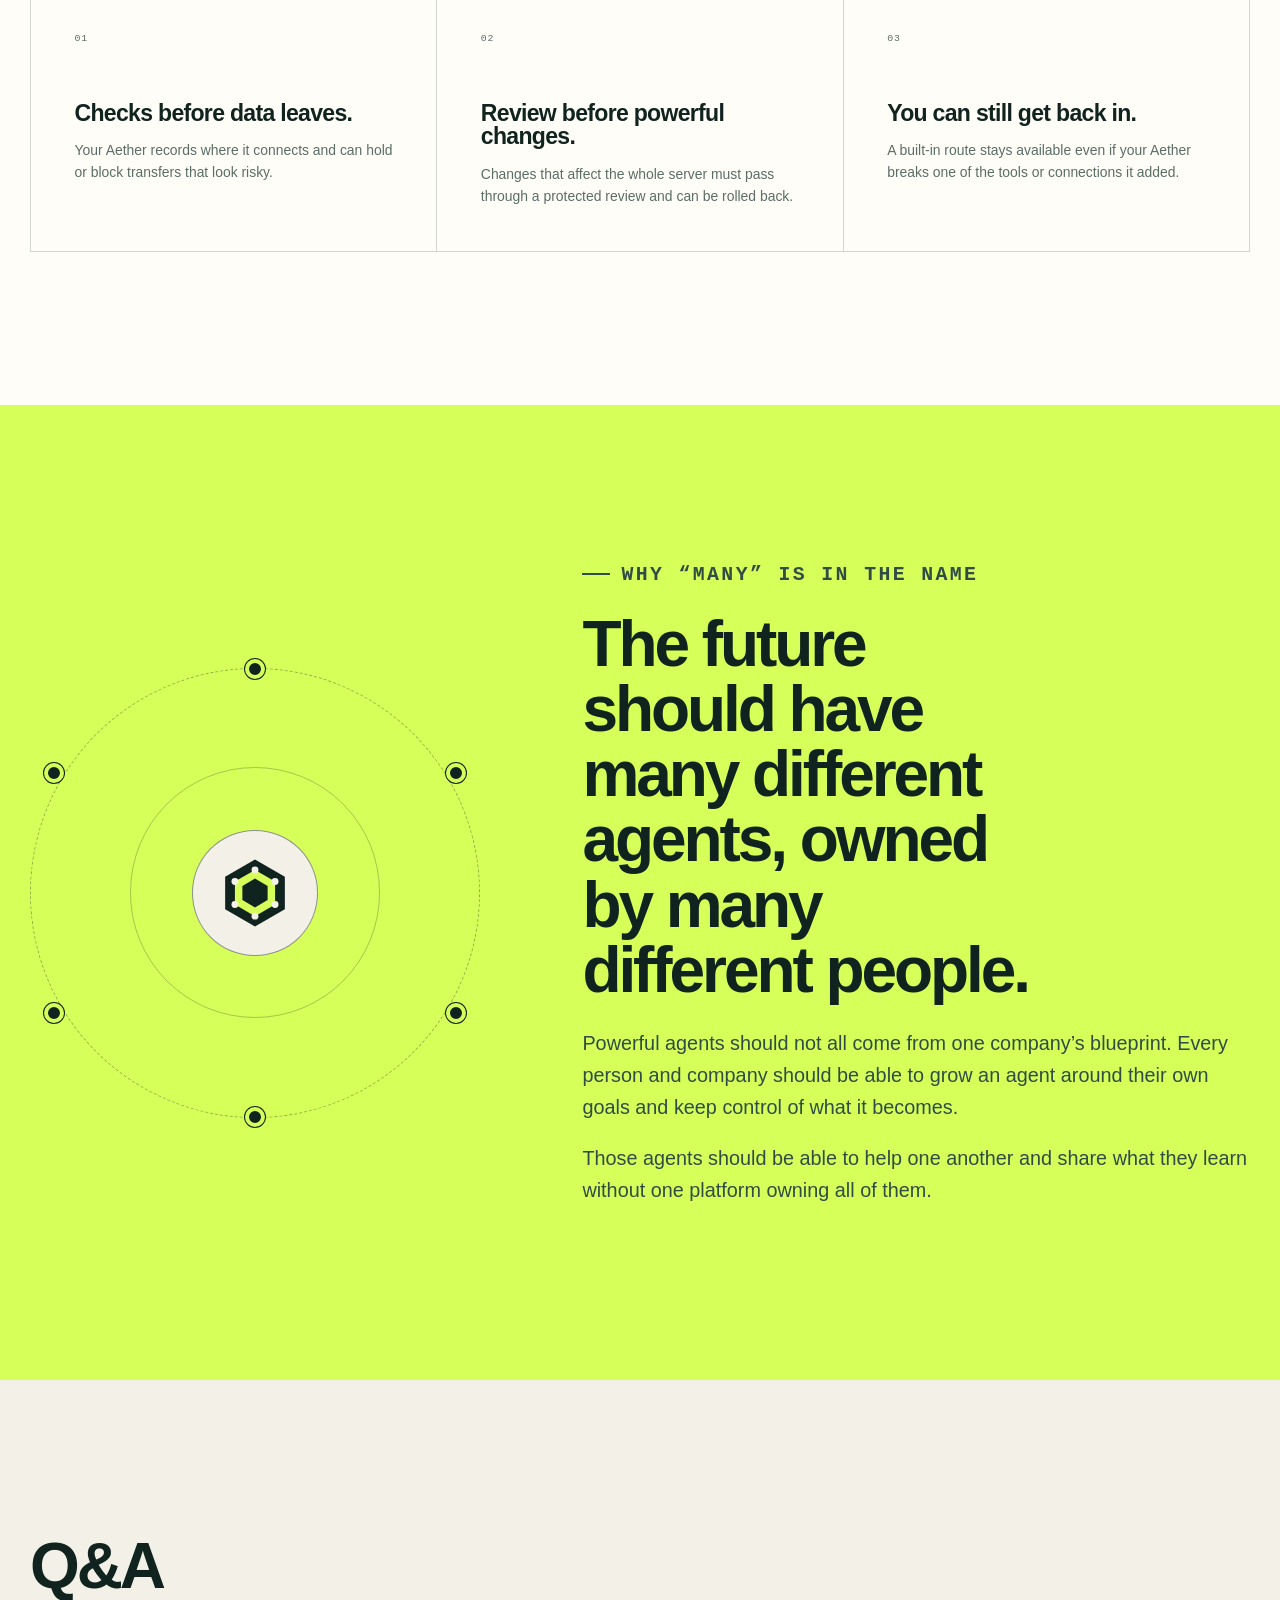
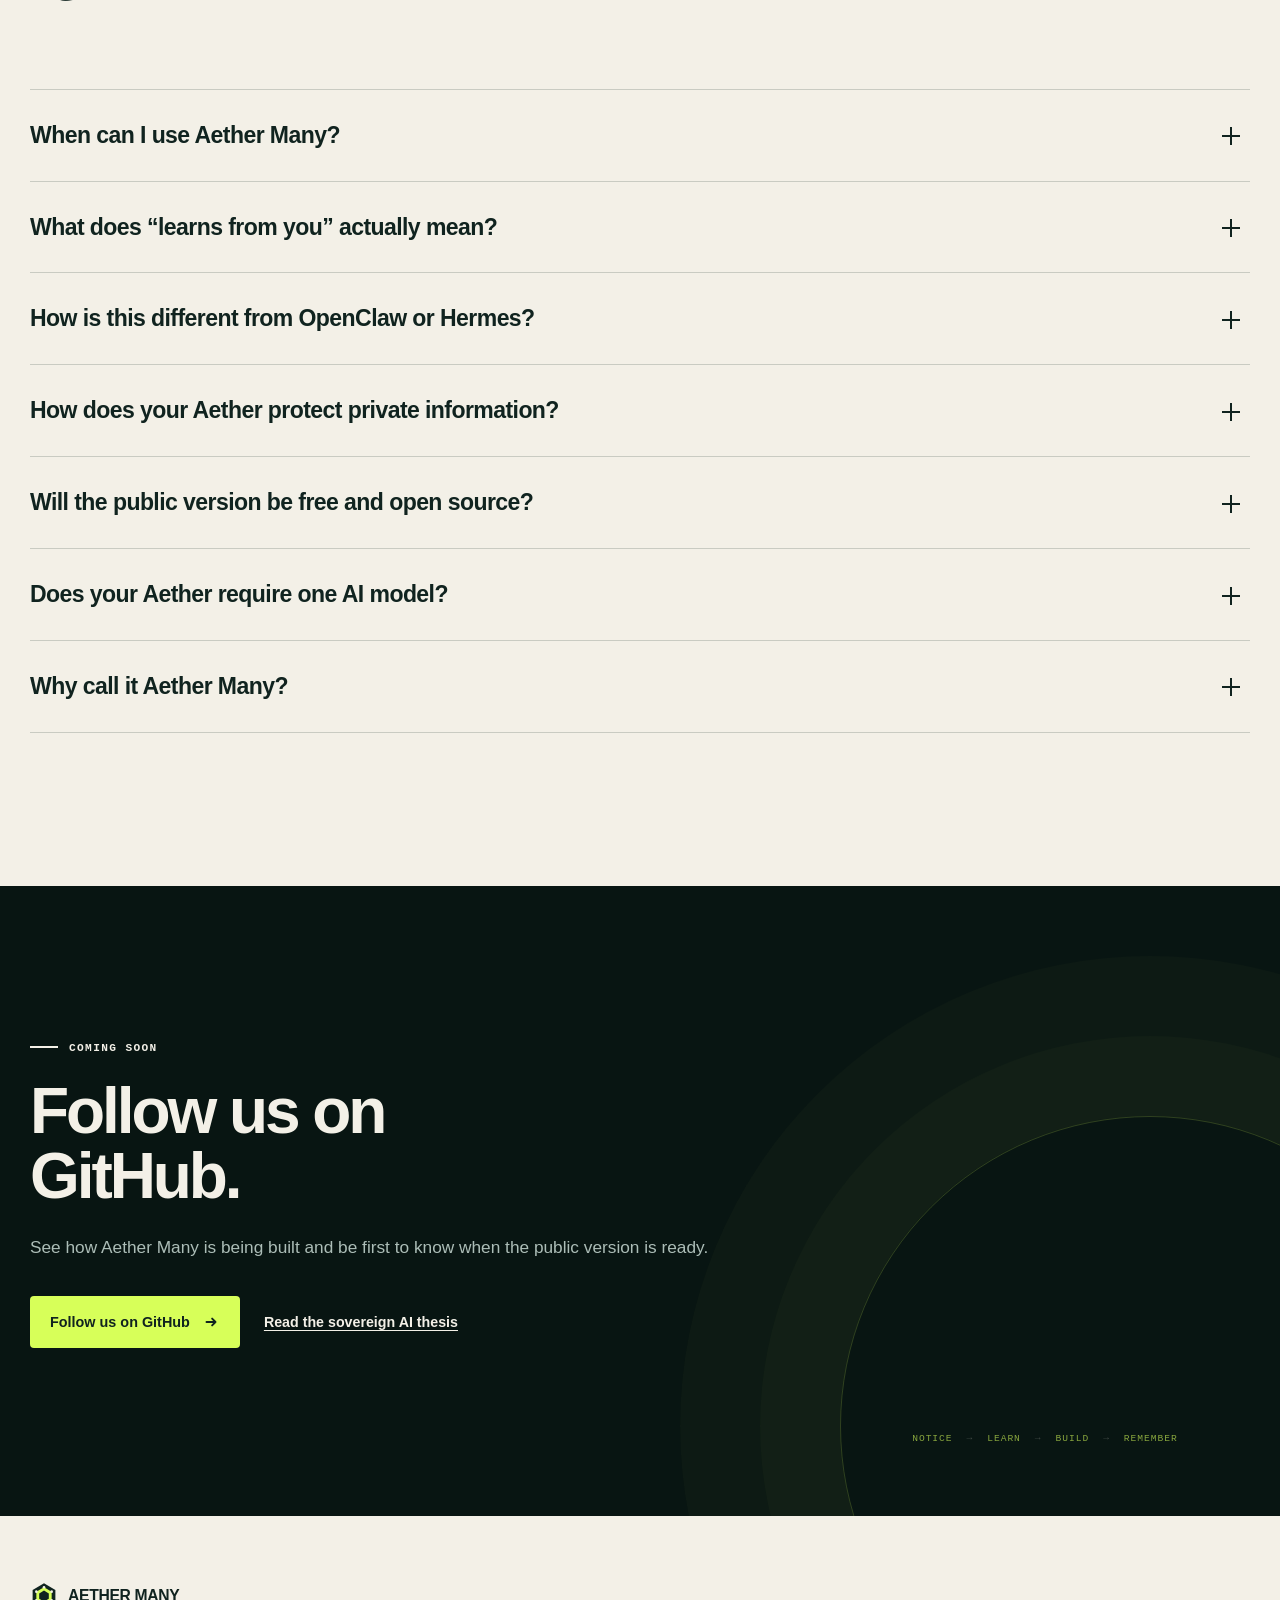
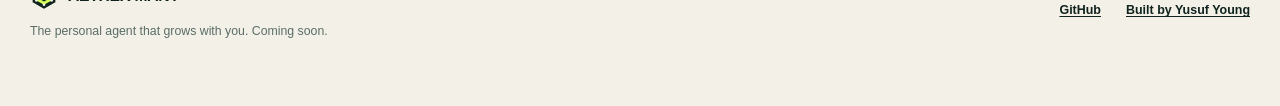
==== commit bb99ebdc: "Strengthen Editions thesis with moat argument from X post - Thesis block: added 'not just prompt and" ====
--- a/index.html
+++ b/index.html
@@ -347,6 +347,9 @@
           <p>
             This is what Aether is. The community edition is the engine. Editions are the same engine, pre-built for a specific person or role.
           </p>
+          <p>
+            And it cannot be a generic AI that everyone else has. Use the same product as everyone else and you will be like everyone else. Your AI, your harness, the way it works, and ultimately even the LLM itself have to be yours. That is what makes you different.
+          </p>
         </div>
 
         <div class="editions-grid">
@@ -366,7 +369,7 @@
               <span>Installed on their server. Their data. Their control.</span>
             </div>
             <p class="edition-rationale">
-              This is not a CRM or a chatbot. It is the CEO's operational brain. No CEO should host their inbox, their decisions, and their strategy on someone else's cloud. On-premise is not a feature. It is the point.
+              If every company uses the same cloud AI, nobody has a moat. Your AI has to be yours: not just the prompt and the memory, but the harness, the way it works, and ultimately even the model itself. This is the CEO's operational brain. On-premise is not a feature. It is the point.
             </p>
           </article>
 
@@ -581,7 +584,7 @@
         <div class="faq-list reveal">
           <details>
             <summary>When can I use Aether Many?</summary>
-            <p>Aether Many is coming soon. It is under development, and the first public version will appear in the GitHub repository when it is ready.</p>
+            <p>Aether Many is coming soon. It is under development, and the first public version will appear in the GitHub repository when it is ready. A working instance already runs its creator's life and business: managing email, investments, research, scheduling, and proactive monitoring from a VPS he controls.</p>
           </details>
           <details>
             <summary>What does “learns from you” actually mean?</summary>
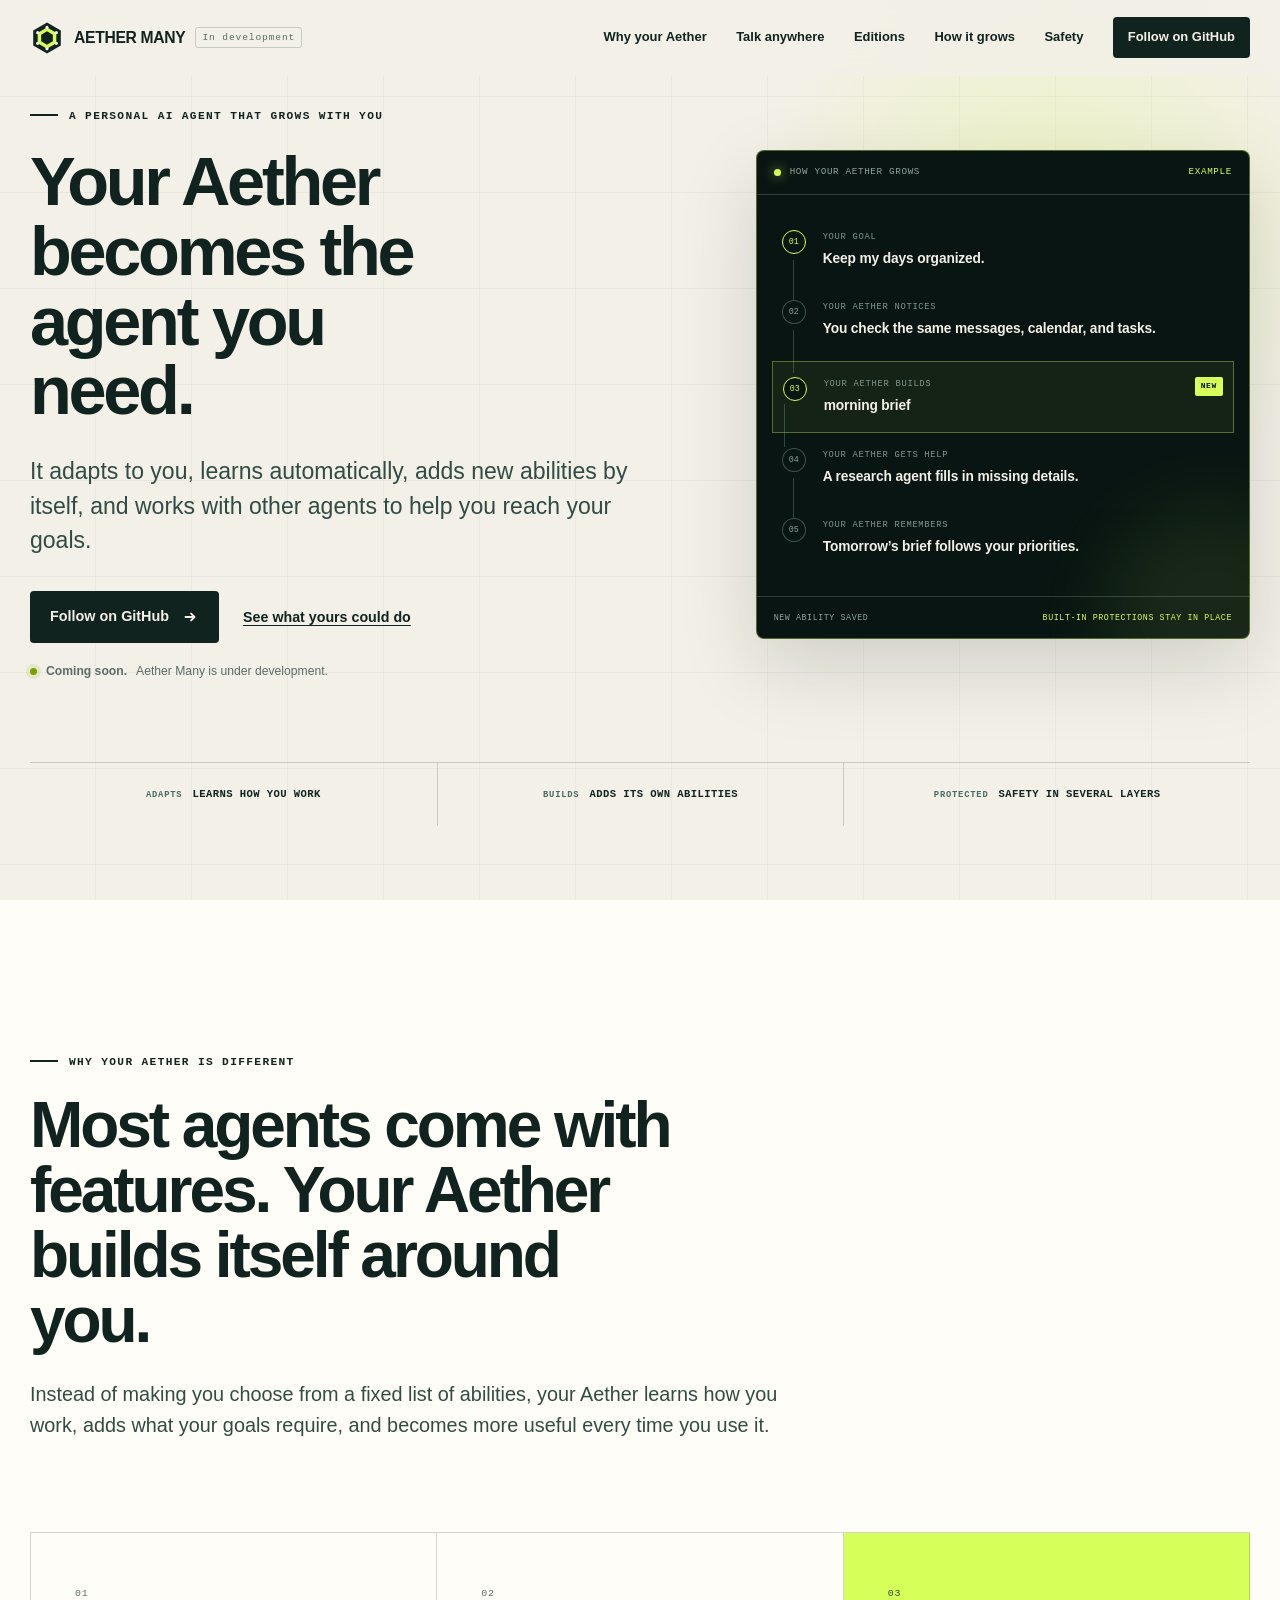
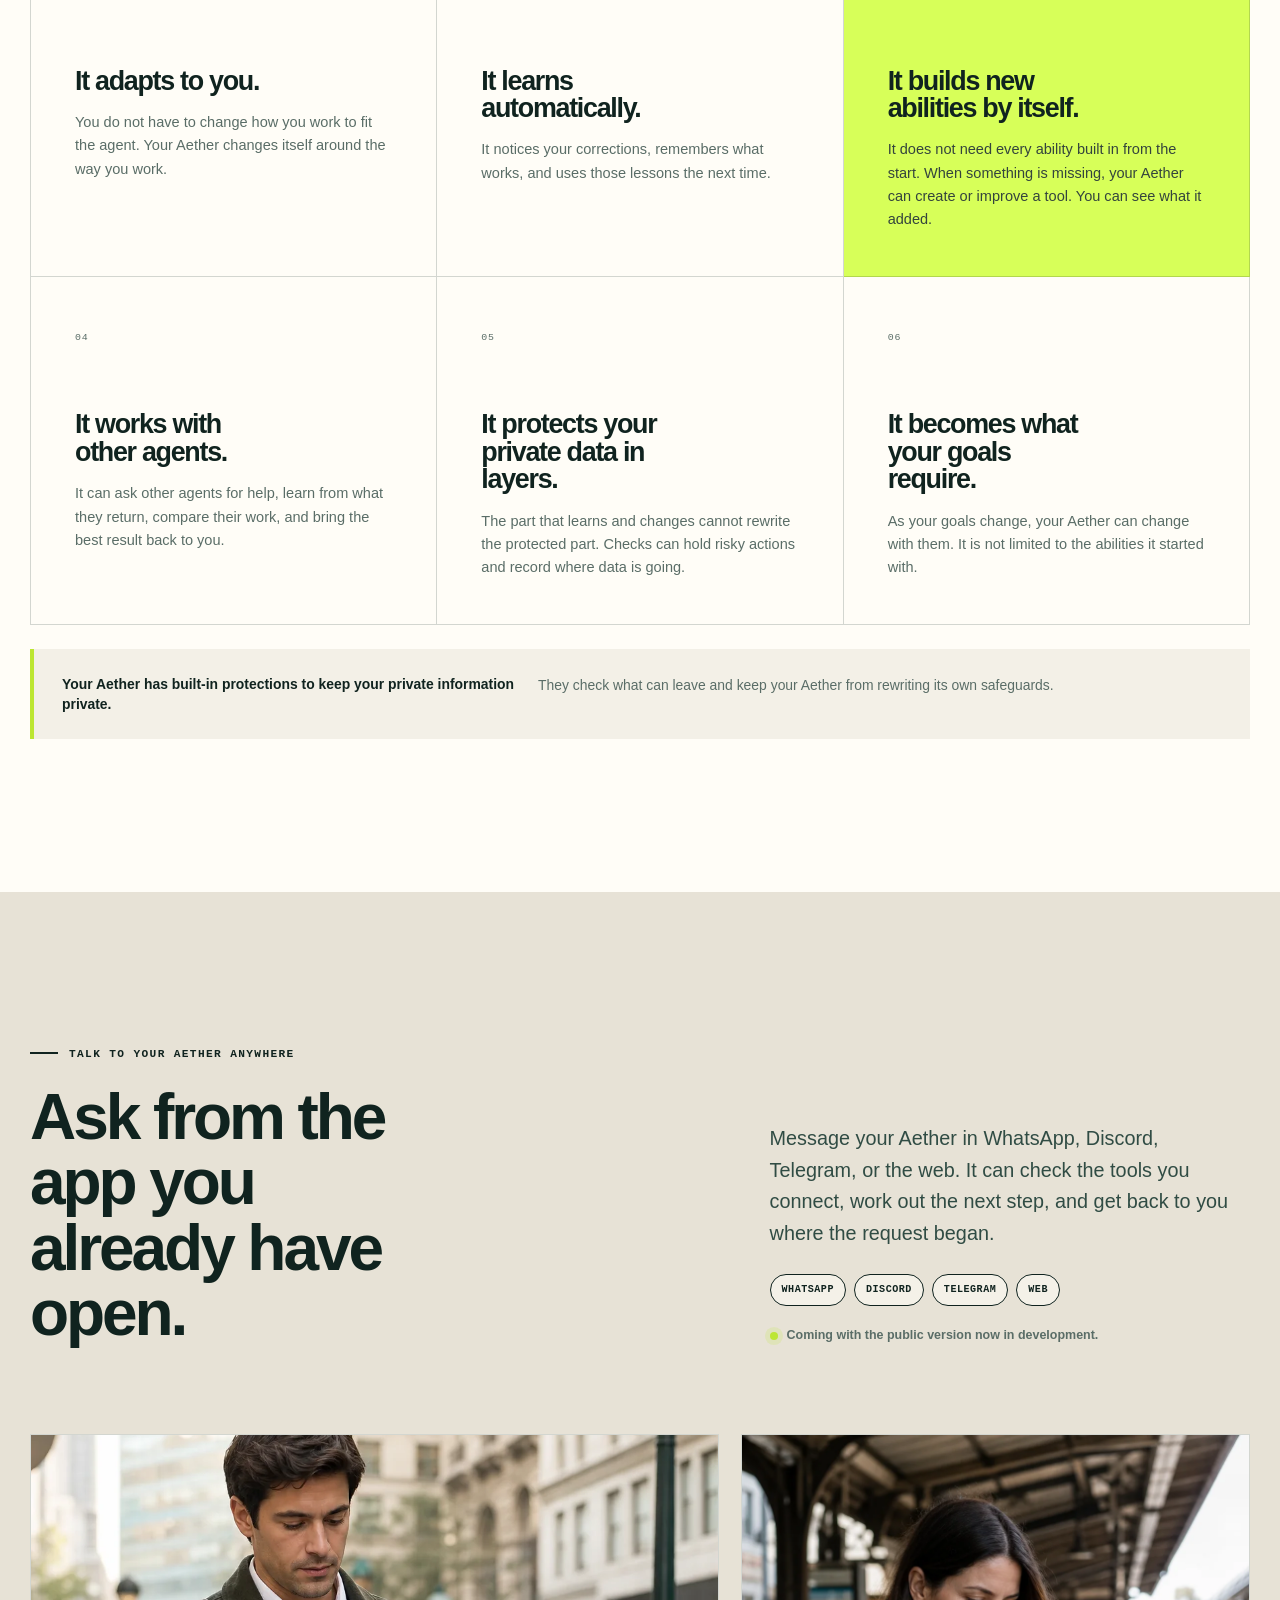
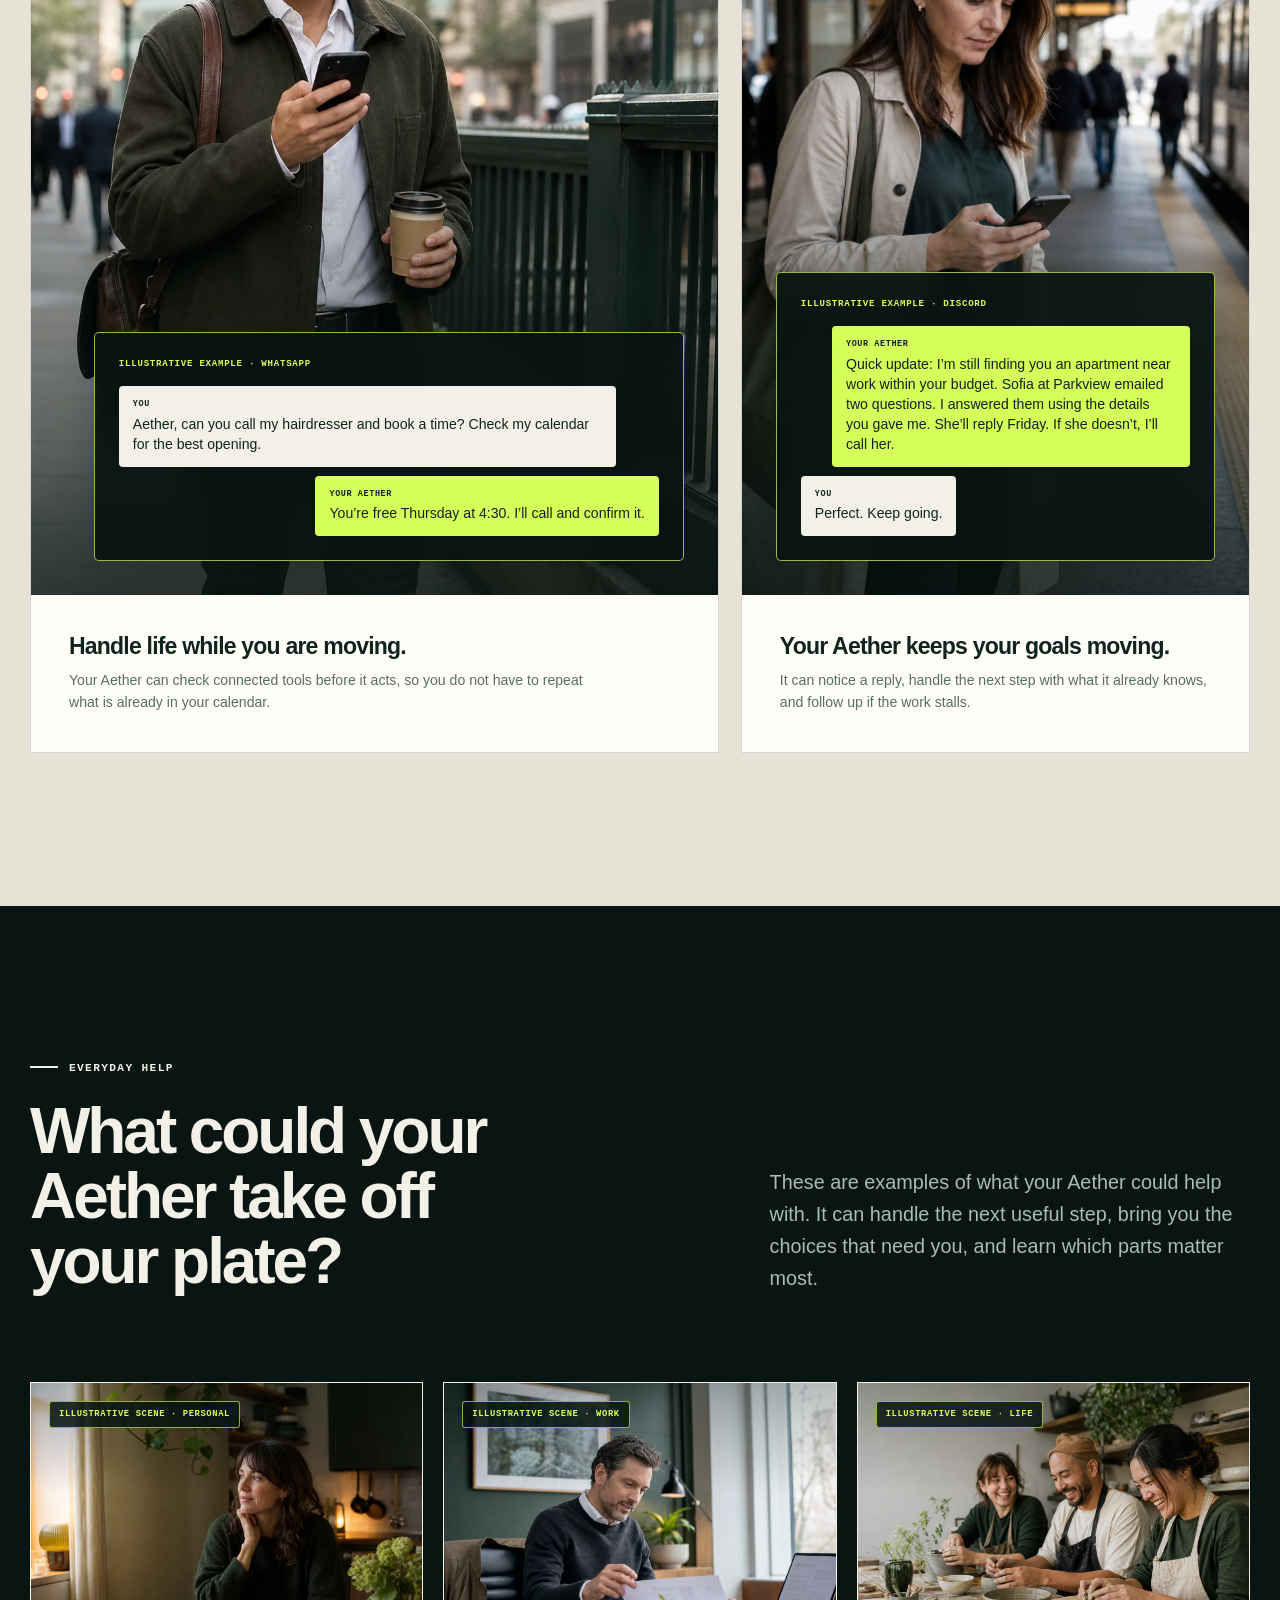
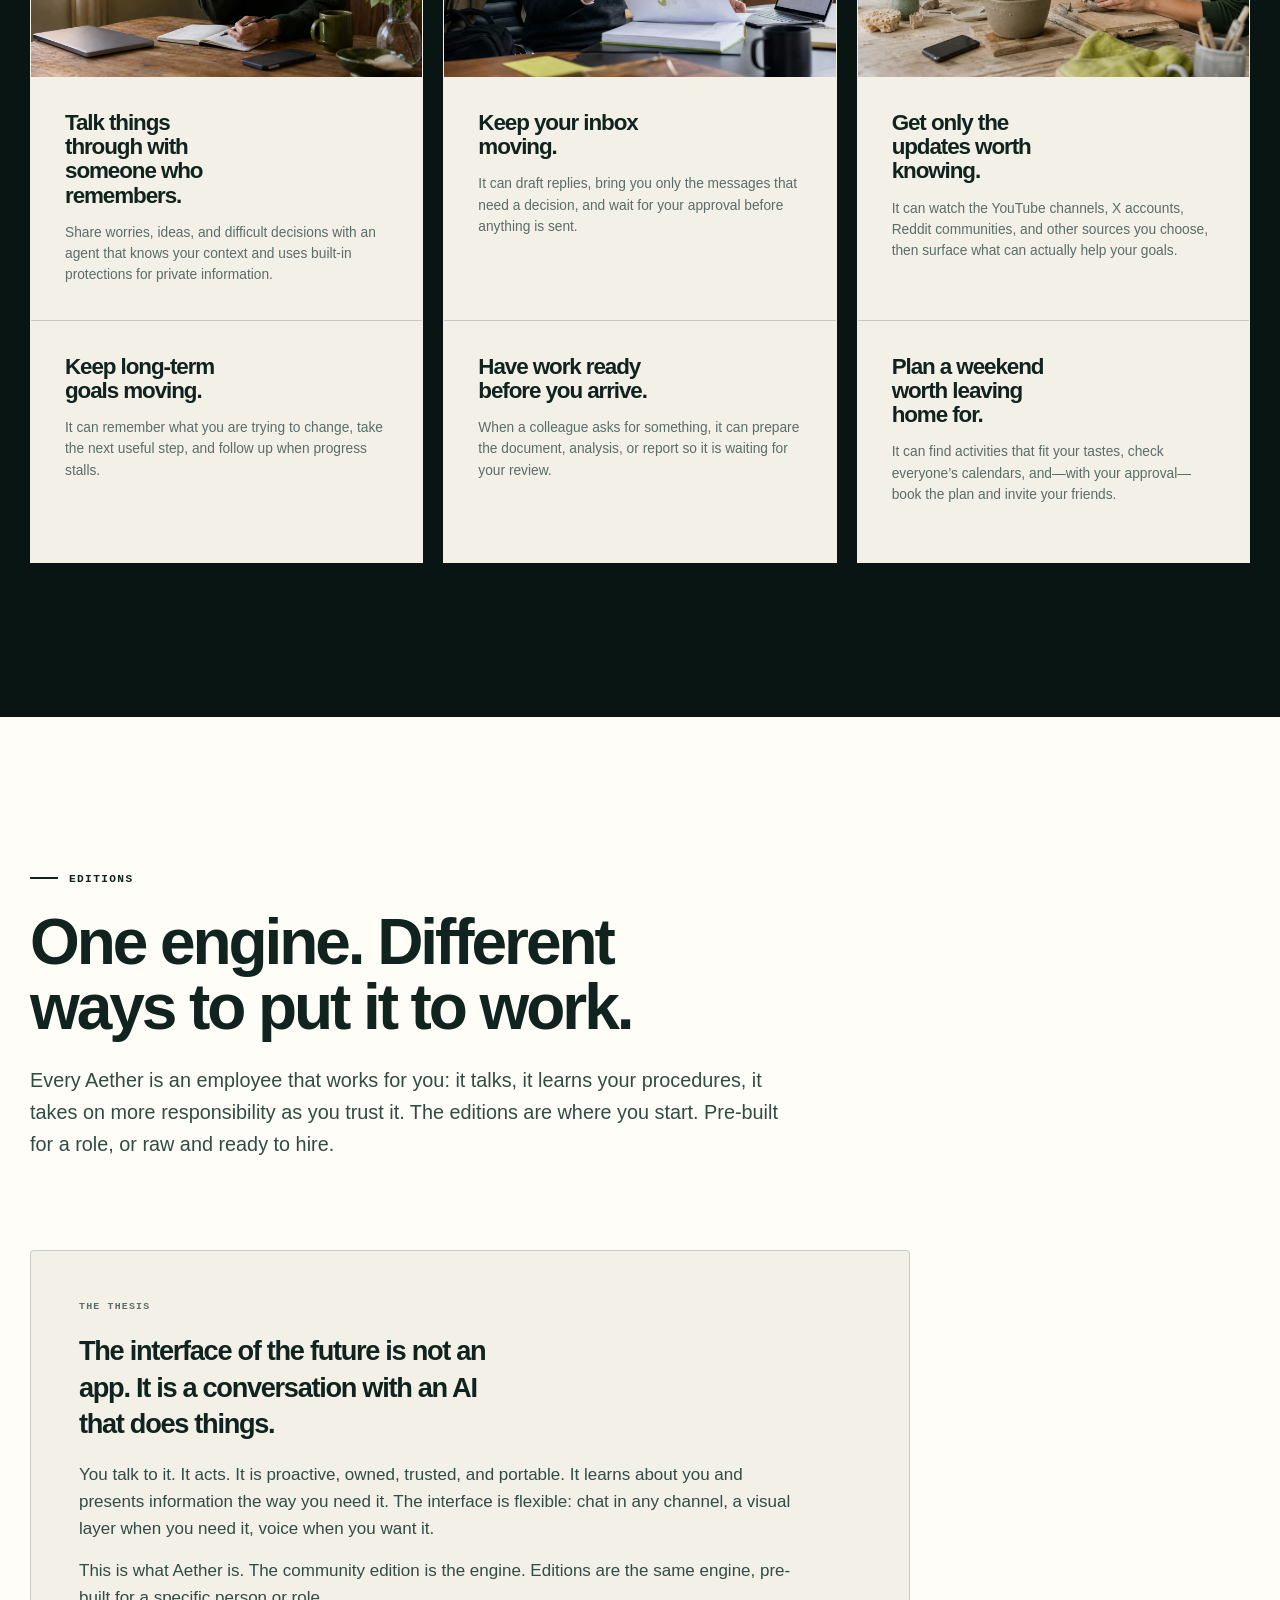
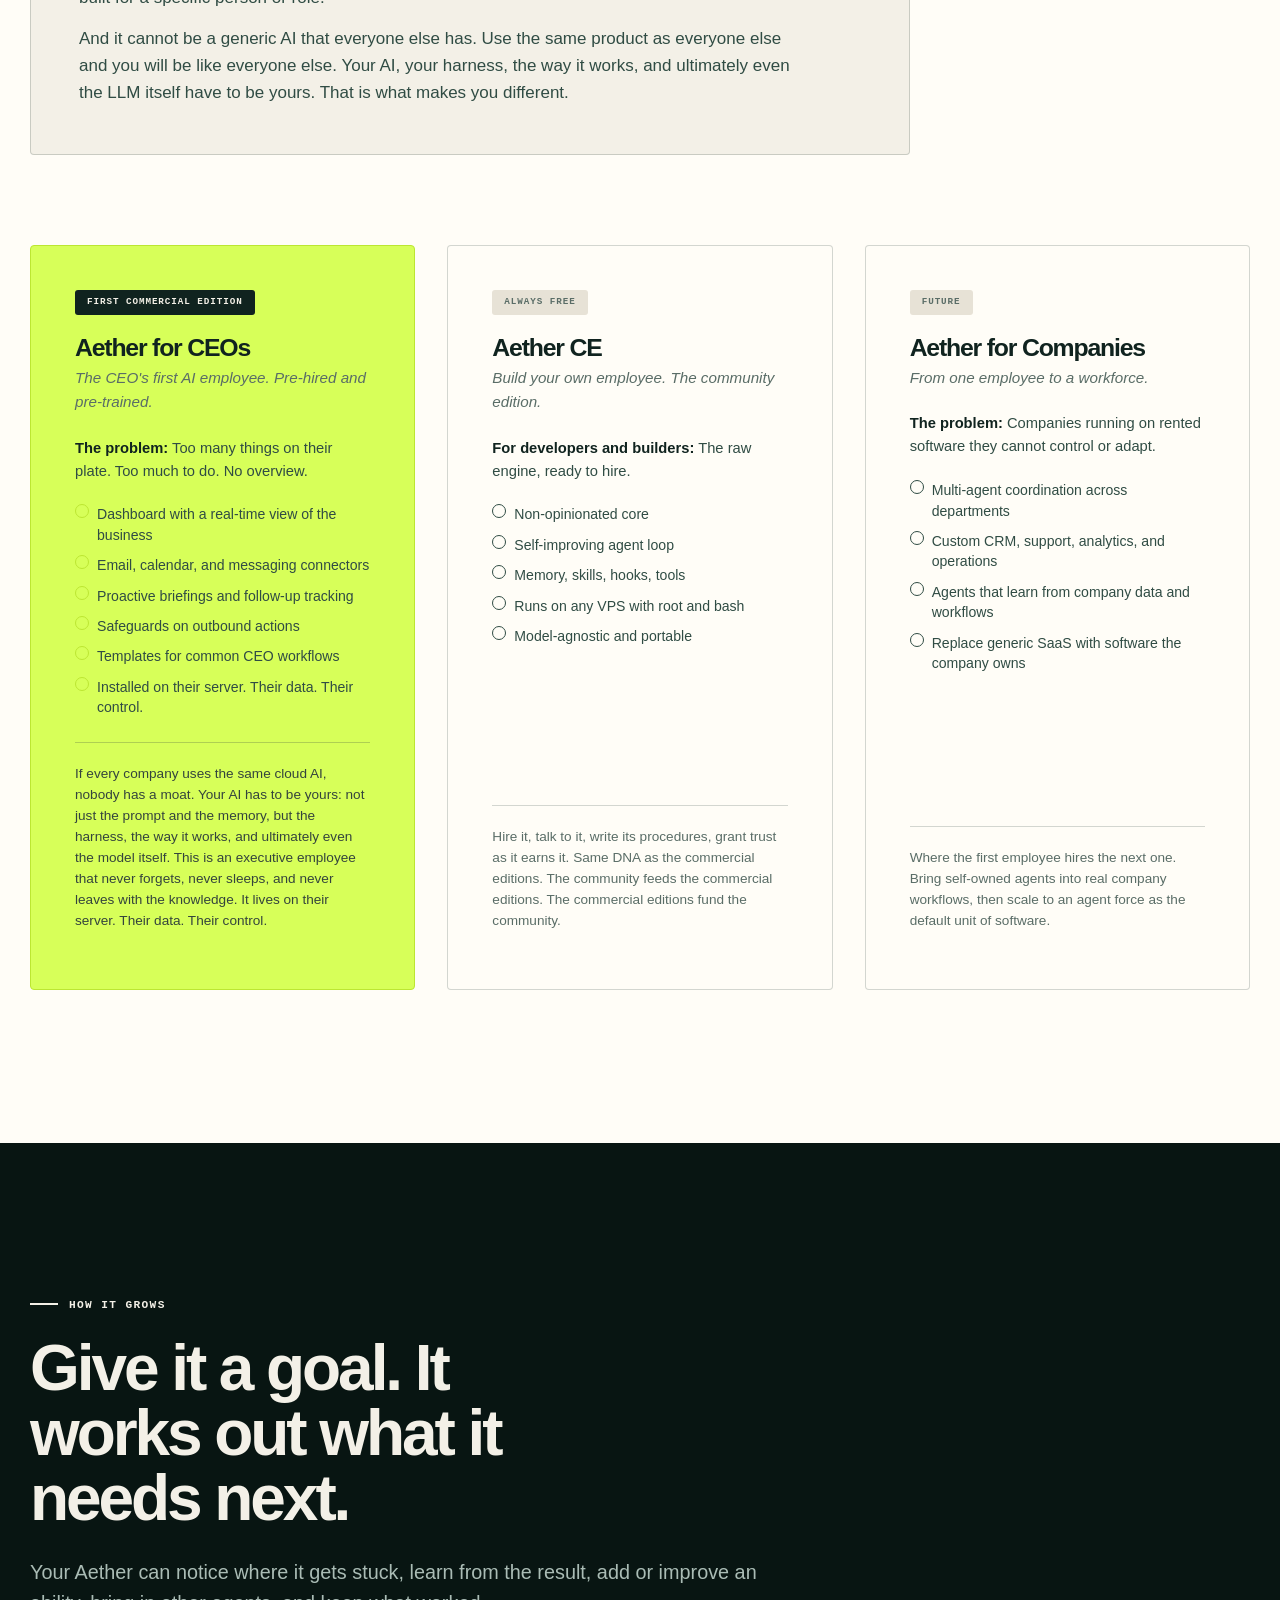
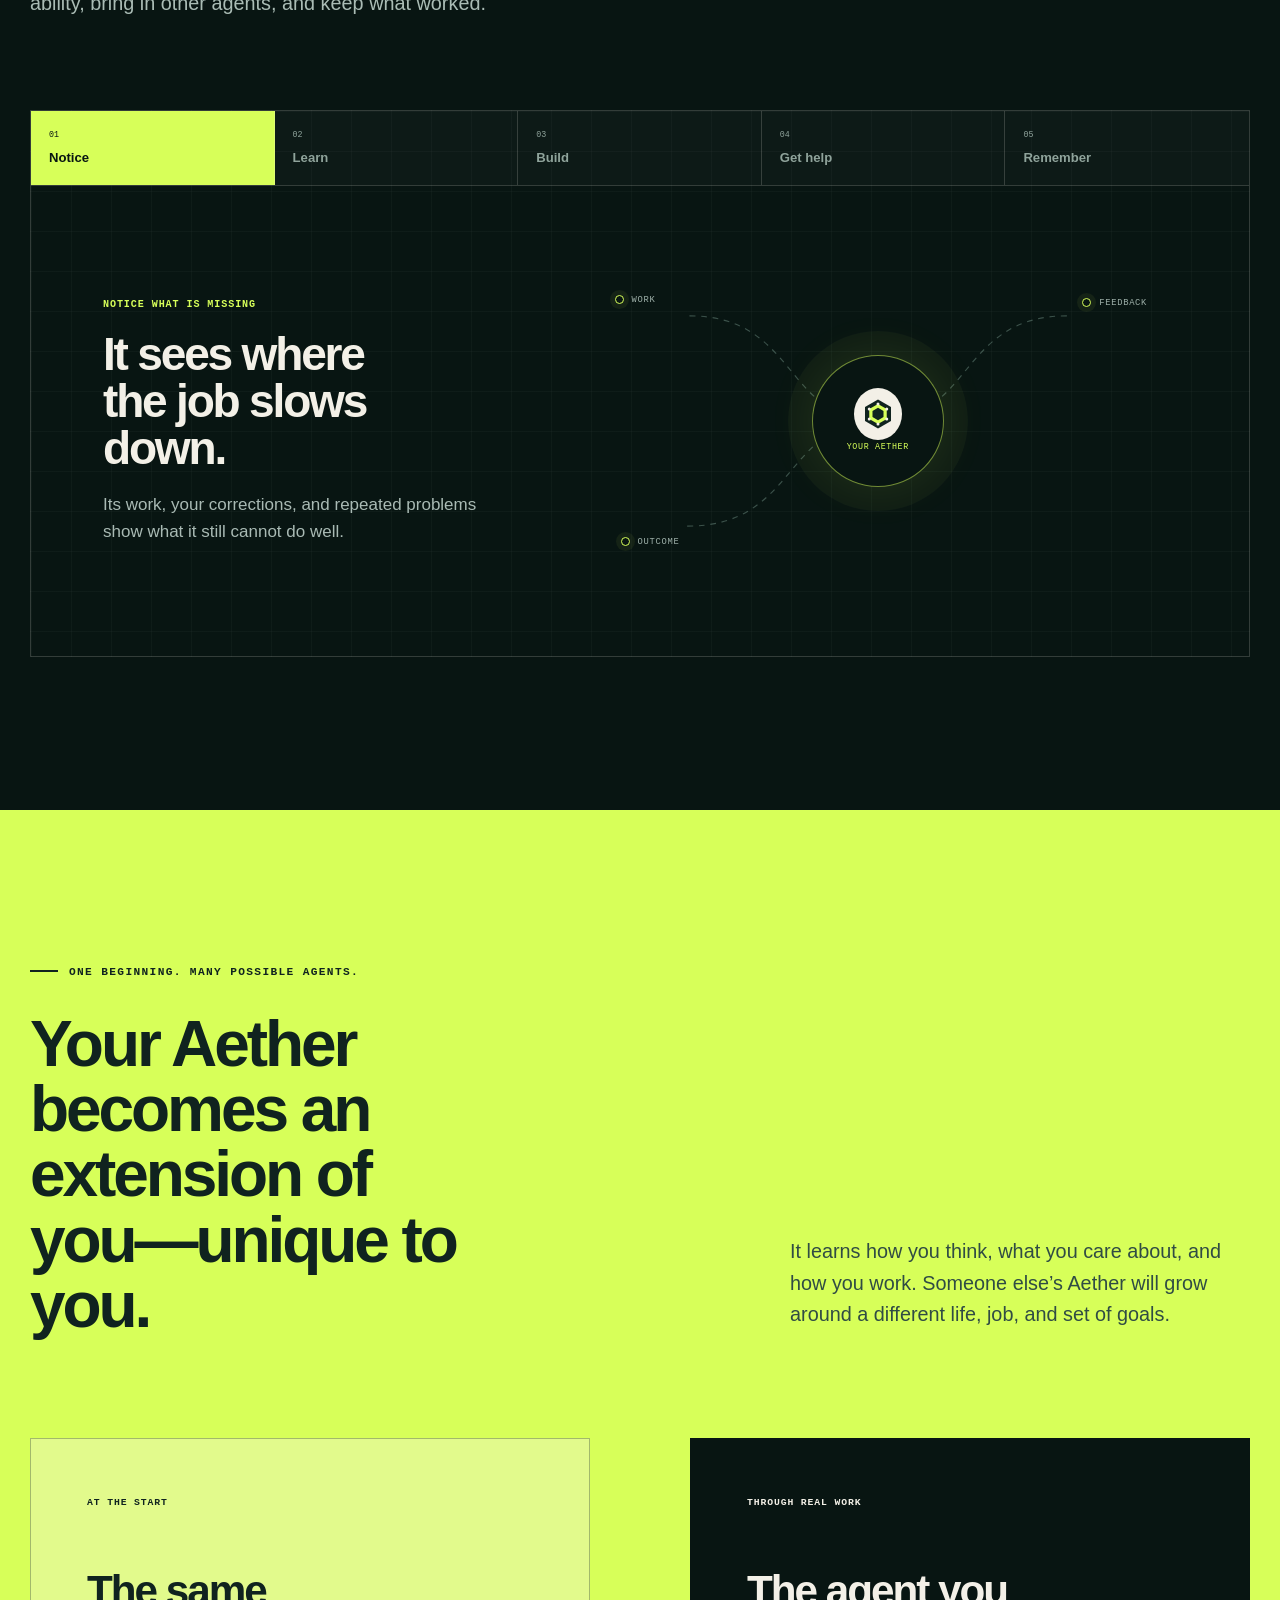
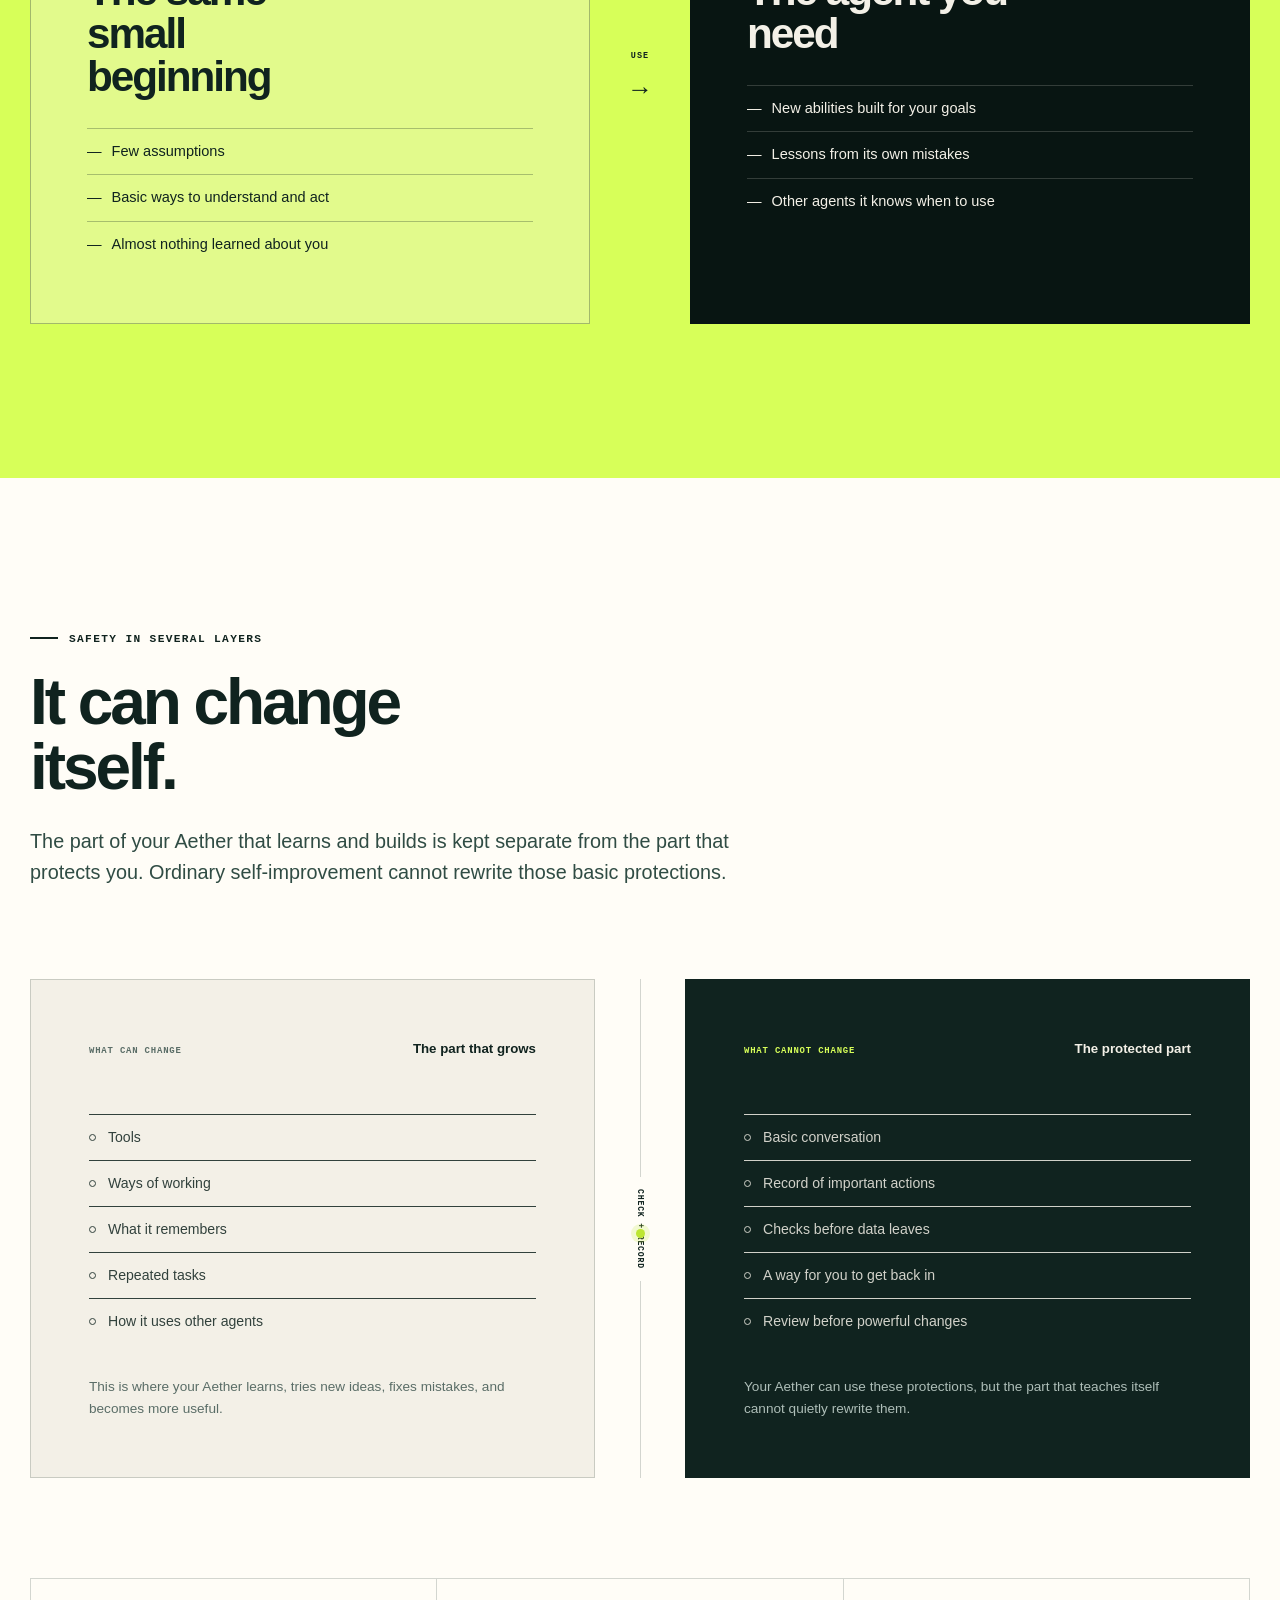
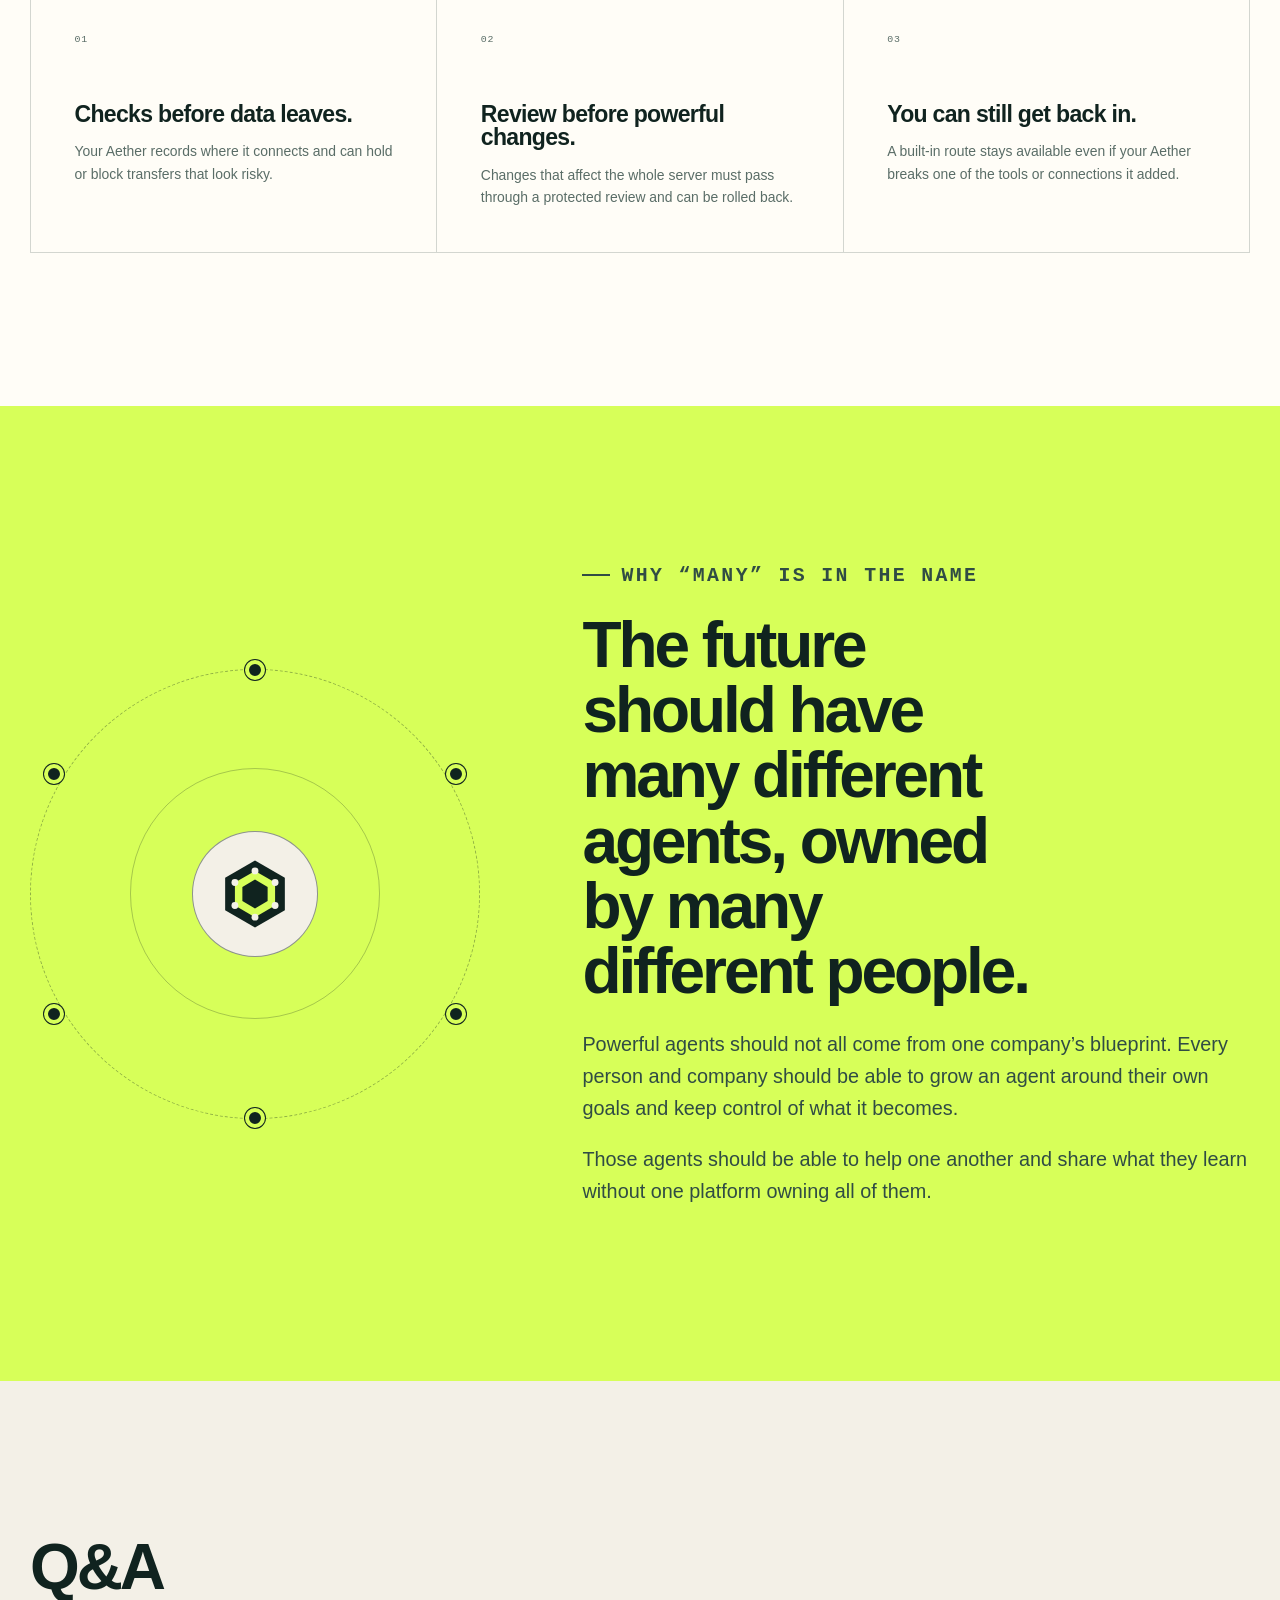
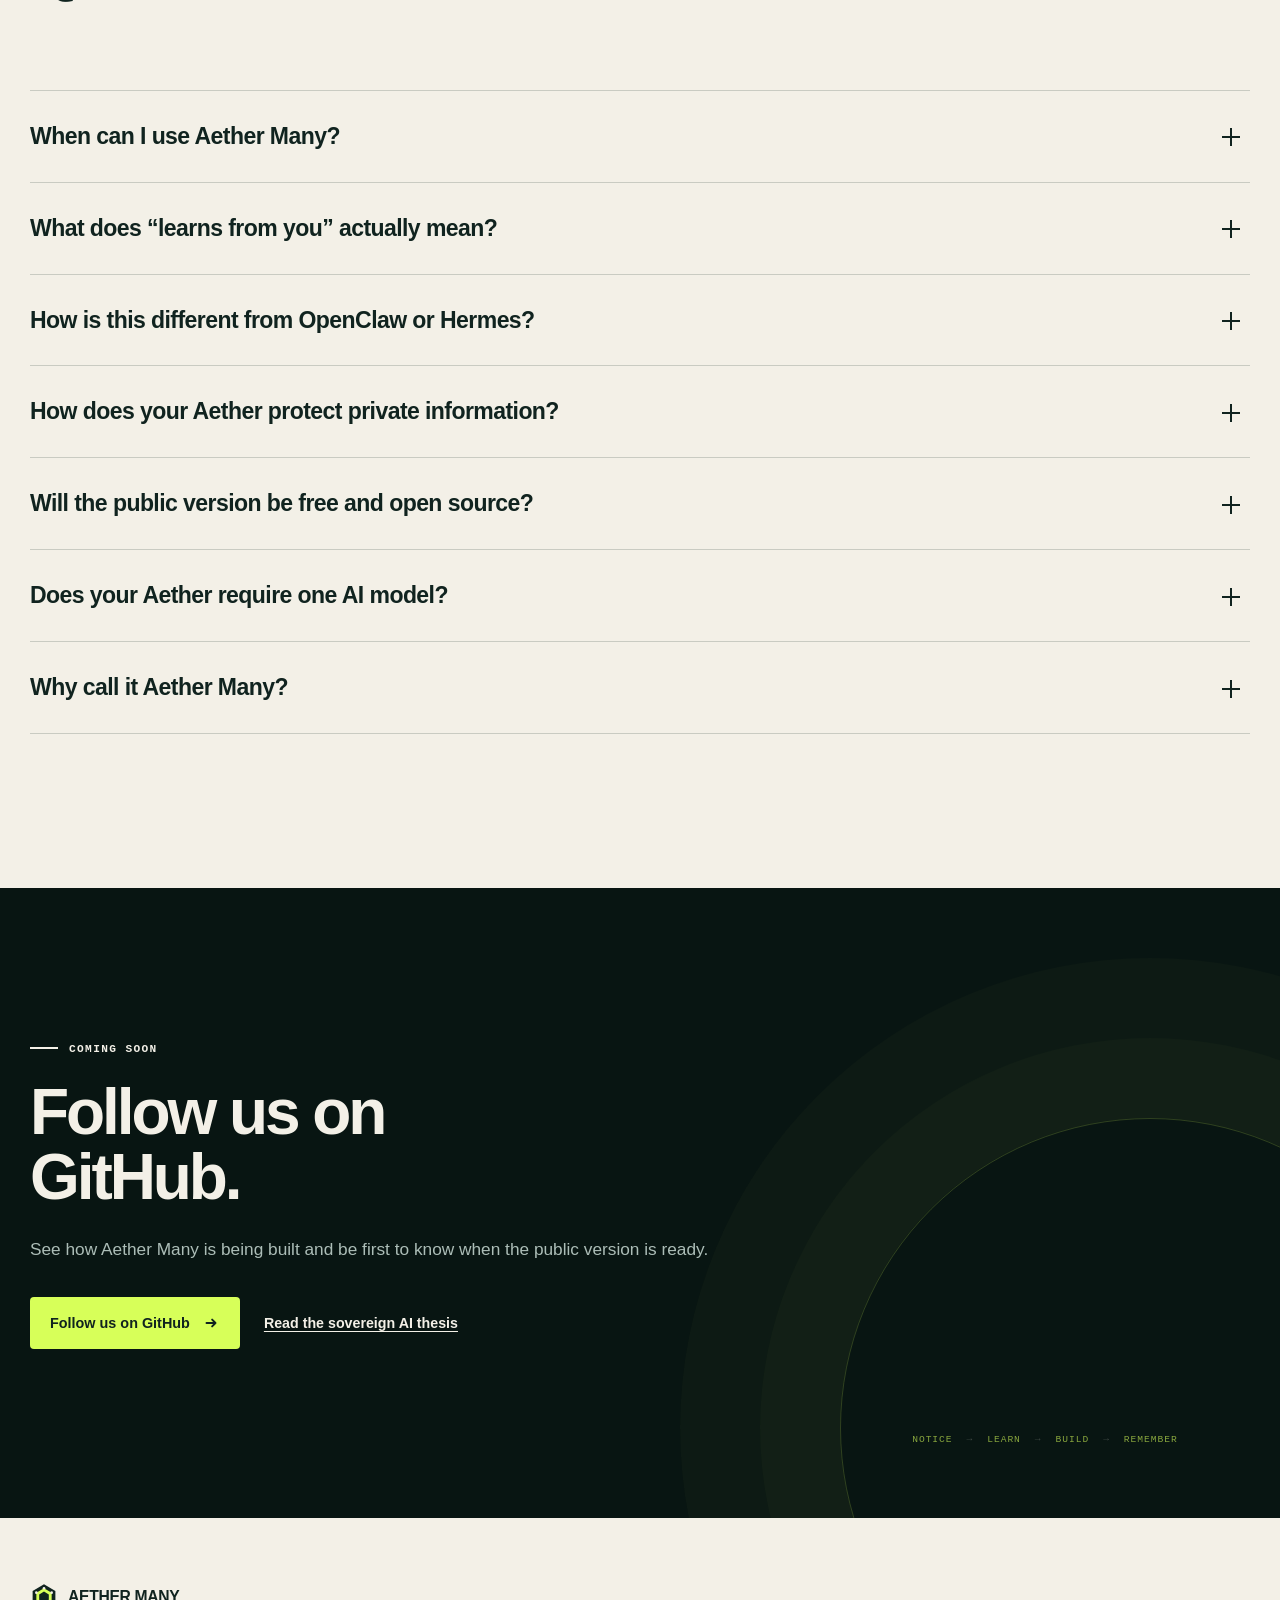
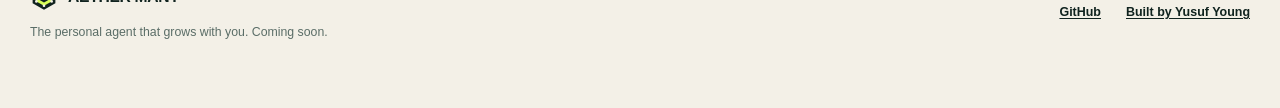
==== commit 94224c43: "Reframe Editions as use cases with employee model: pre-hired CEO employee, build-your-own CE, workfo" ====
--- a/index.html
+++ b/index.html
@@ -331,10 +331,10 @@
         <div class="editions-intro reveal">
           <div>
             <p class="eyebrow">Editions</p>
-            <h2 id="editions-title">One engine. Different packages for different people.</h2>
-          </div>
-          <p>
-            The same Aether engine that runs an individual's life can be pre-packaged for a specific audience, with the connectors, dashboard, workflows, and safeguards that audience needs from day one. The community edition stays minimal. Editions ship ready to use.
+            <h2 id="editions-title">One engine. Different ways to put it to work.</h2>
+          </div>
+          <p>
+            Every Aether is an employee that works for you: it talks, it learns your procedures, it takes on more responsibility as you trust it. The editions are where you start. Pre-built for a role, or raw and ready to hire.
           </p>
         </div>
 
@@ -356,7 +356,7 @@
           <article class="edition-card edition-card-featured reveal">
             <div class="edition-badge">FIRST COMMERCIAL EDITION</div>
             <h3>Aether for CEOs</h3>
-            <p class="edition-subtitle">The CEO's AI operating system.</p>
+            <p class="edition-subtitle">The CEO's first AI employee. Pre-hired and pre-trained.</p>
             <p class="edition-problem">
               <strong>The problem:</strong> Too many things on their plate. Too much to do. No overview.
             </p>
@@ -369,34 +369,16 @@
               <span>Installed on their server. Their data. Their control.</span>
             </div>
             <p class="edition-rationale">
-              If every company uses the same cloud AI, nobody has a moat. Your AI has to be yours: not just the prompt and the memory, but the harness, the way it works, and ultimately even the model itself. This is the CEO's operational brain. On-premise is not a feature. It is the point.
-            </p>
-          </article>
-
-          <article class="edition-card edition-card-future reveal">
-            <div class="edition-badge edition-badge-future">FUTURE</div>
-            <h3>Aether for Companies</h3>
-            <p class="edition-subtitle">Agent forces for the whole organization.</p>
-            <p class="edition-problem">
-              <strong>The problem:</strong> Companies running on rented software they cannot control or adapt.
-            </p>
-            <div class="edition-features">
-              <span>Multi-agent coordination across departments</span>
-              <span>Custom CRM, support, analytics, and operations</span>
-              <span>Agents that learn from company data and workflows</span>
-              <span>Replace generic SaaS with software the company owns</span>
-            </div>
-            <p class="edition-rationale">
-              The broader path: bring self-owned agents into real company workflows, then scale to multi-agent collaboration as the default unit of software.
+              If every company uses the same cloud AI, nobody has a moat. Your AI has to be yours: not just the prompt and the memory, but the harness, the way it works, and ultimately even the model itself. This is an executive employee that never forgets, never sleeps, and never leaves with the knowledge. It lives on their server. Their data. Their control.
             </p>
           </article>
 
           <article class="edition-card edition-card-future reveal">
             <div class="edition-badge edition-badge-future">ALWAYS FREE</div>
             <h3>Aether CE</h3>
-            <p class="edition-subtitle">The community edition. The engine.</p>
+            <p class="edition-subtitle">Build your own employee. The community edition.</p>
             <p class="edition-problem">
-              <strong>For developers and the community:</strong> Minimal, open source, extensible.
+              <strong>For developers and builders:</strong> The raw engine, ready to hire.
             </p>
             <div class="edition-features">
               <span>Non-opinionated core</span>
@@ -406,7 +388,25 @@
               <span>Model-agnostic and portable</span>
             </div>
             <p class="edition-rationale">
-              The community edition feeds the commercial editions. The commercial editions fund the community. Same DNA, different packages.
+              Hire it, talk to it, write its procedures, grant trust as it earns it. Same DNA as the commercial editions. The community feeds the commercial editions. The commercial editions fund the community.
+            </p>
+          </article>
+
+          <article class="edition-card edition-card-future reveal">
+            <div class="edition-badge edition-badge-future">FUTURE</div>
+            <h3>Aether for Companies</h3>
+            <p class="edition-subtitle">From one employee to a workforce.</p>
+            <p class="edition-problem">
+              <strong>The problem:</strong> Companies running on rented software they cannot control or adapt.
+            </p>
+            <div class="edition-features">
+              <span>Multi-agent coordination across departments</span>
+              <span>Custom CRM, support, analytics, and operations</span>
+              <span>Agents that learn from company data and workflows</span>
+              <span>Replace generic SaaS with software the company owns</span>
+            </div>
+            <p class="edition-rationale">
+              Where the first employee hires the next one. Bring self-owned agents into real company workflows, then scale to an agent force as the default unit of software.
             </p>
           </article>
         </div>
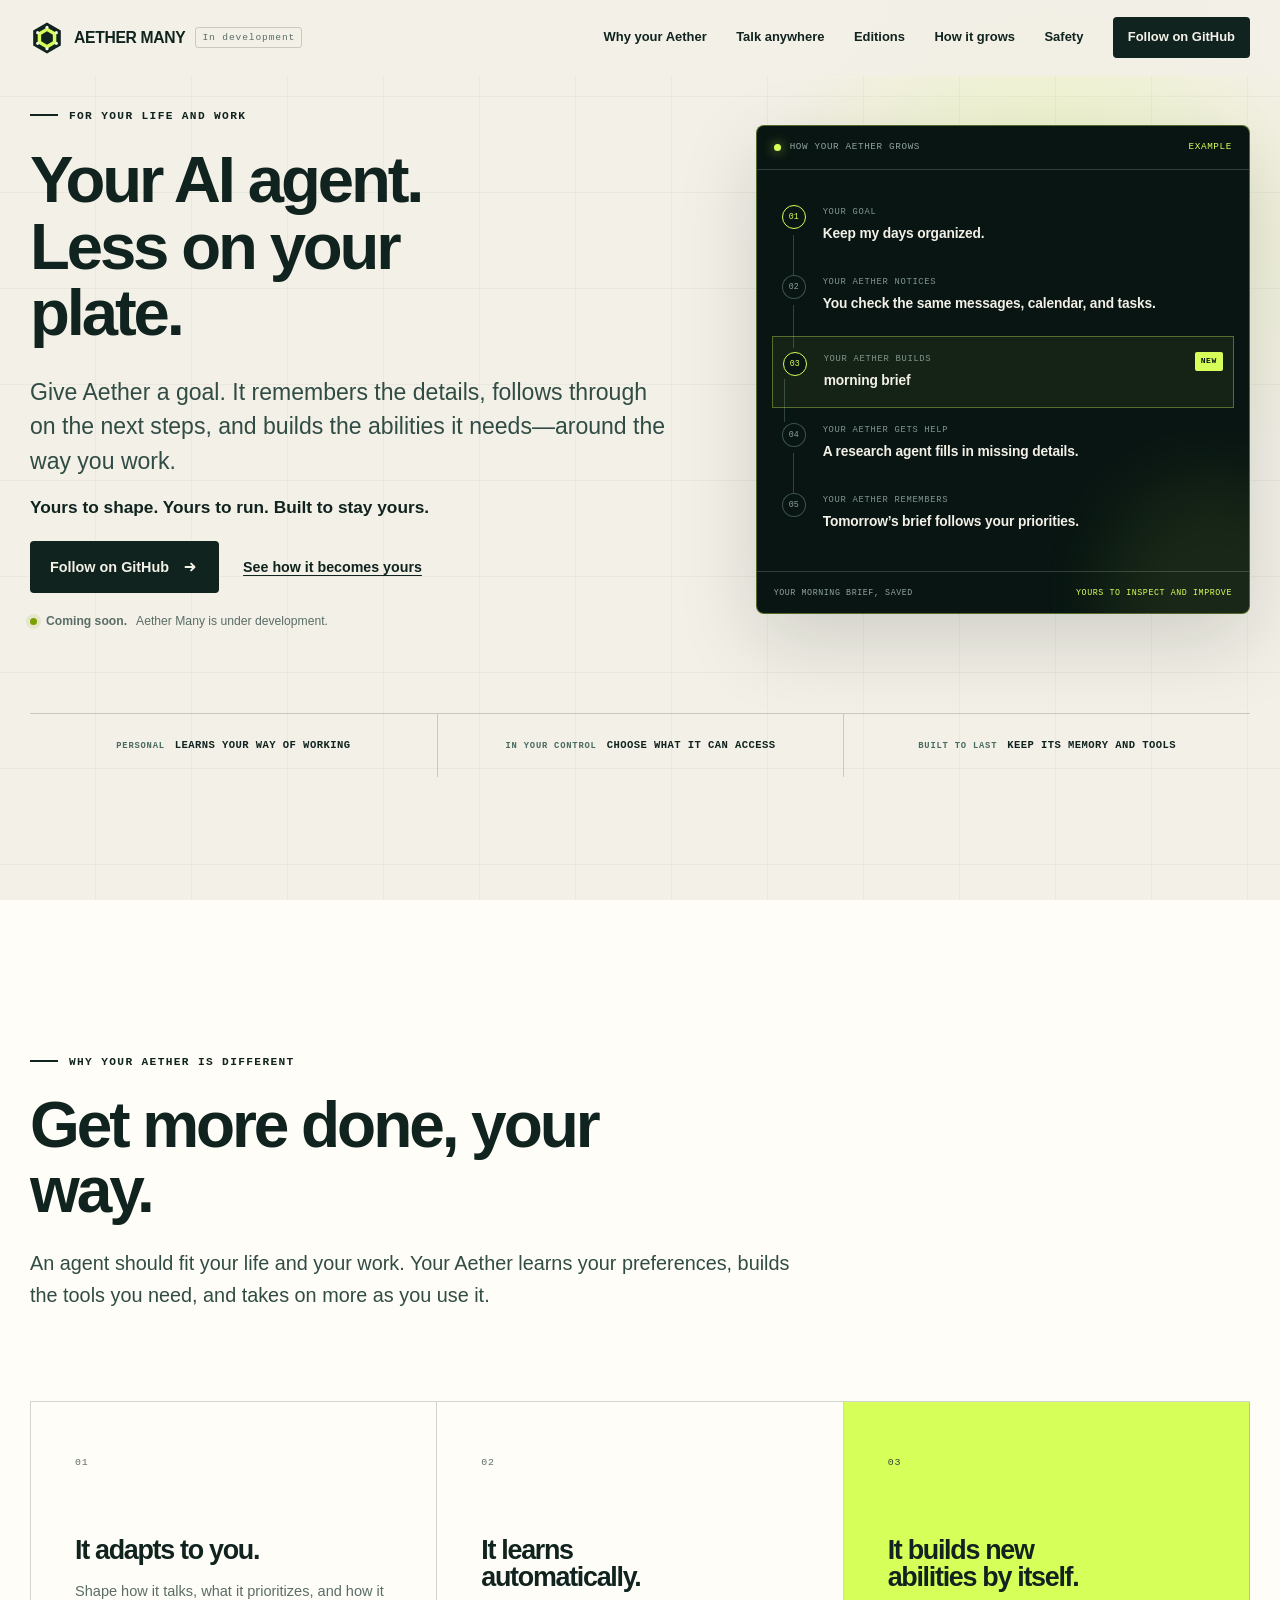
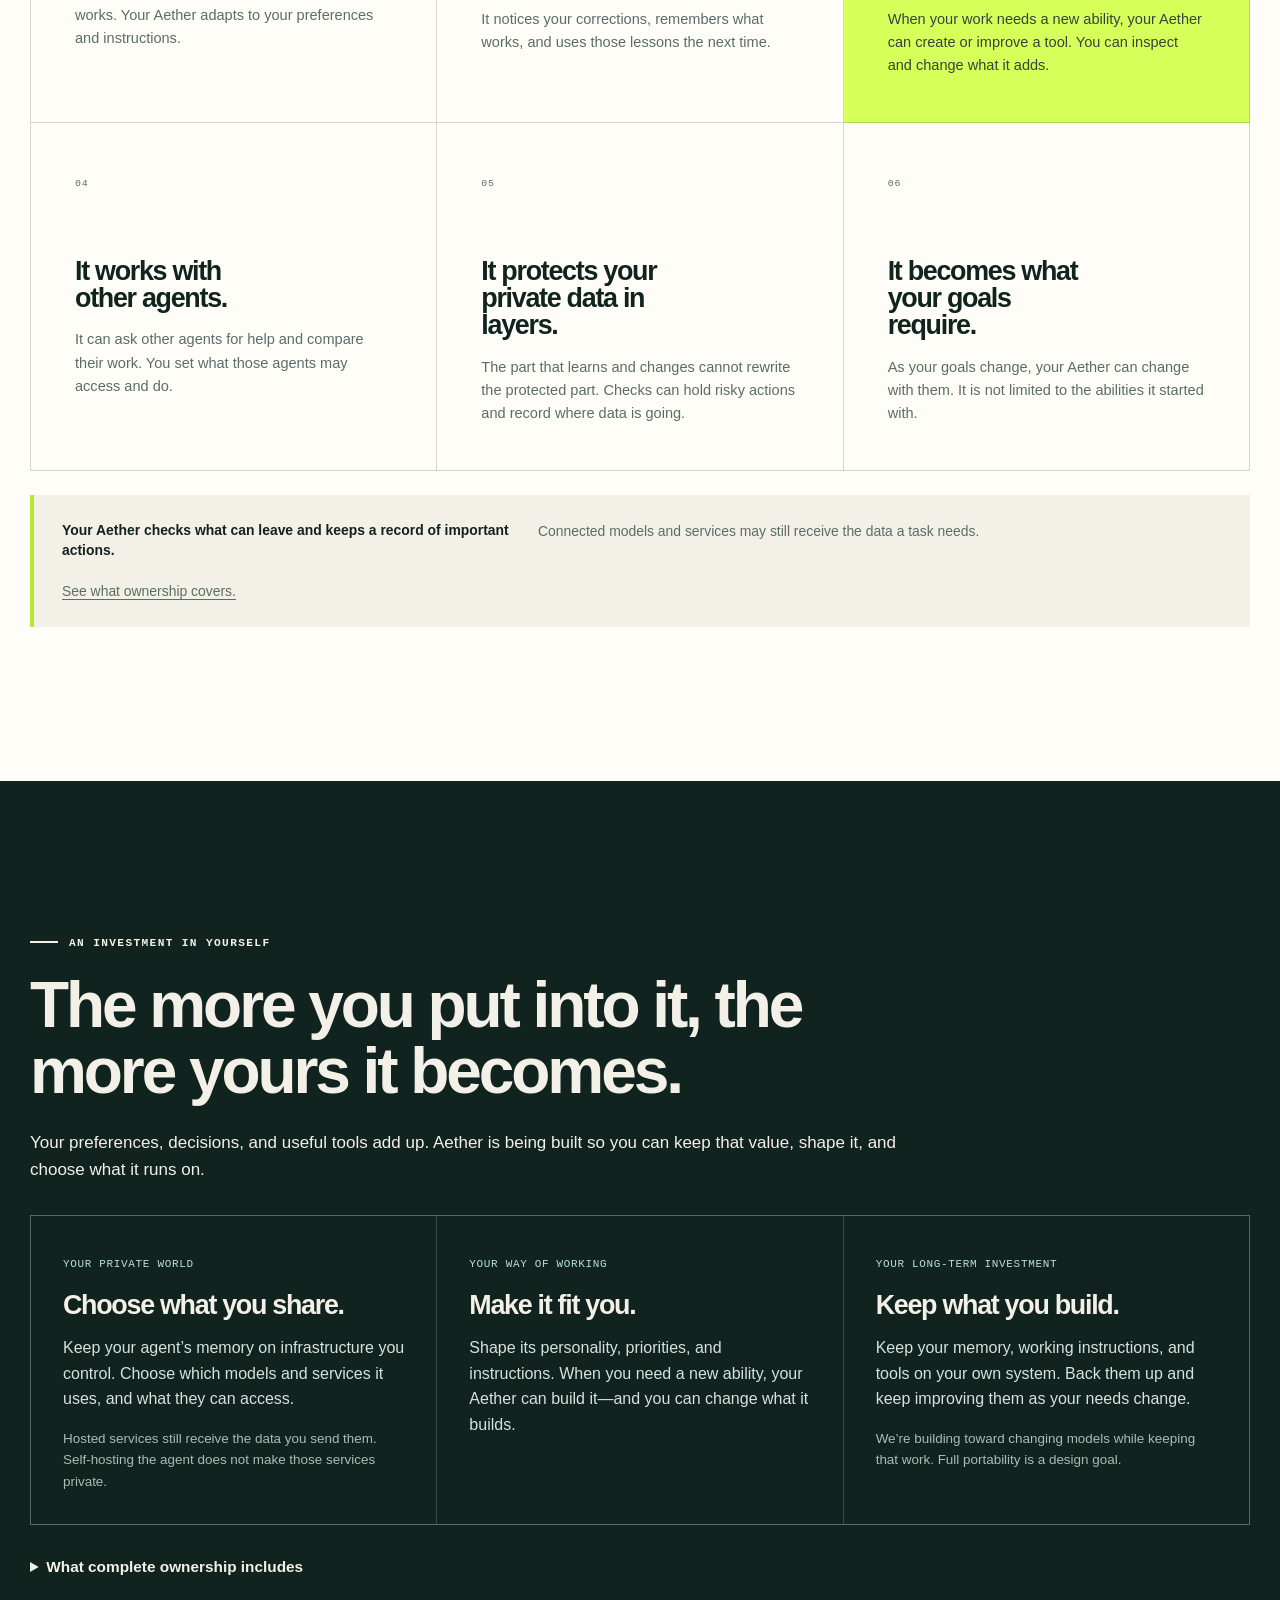
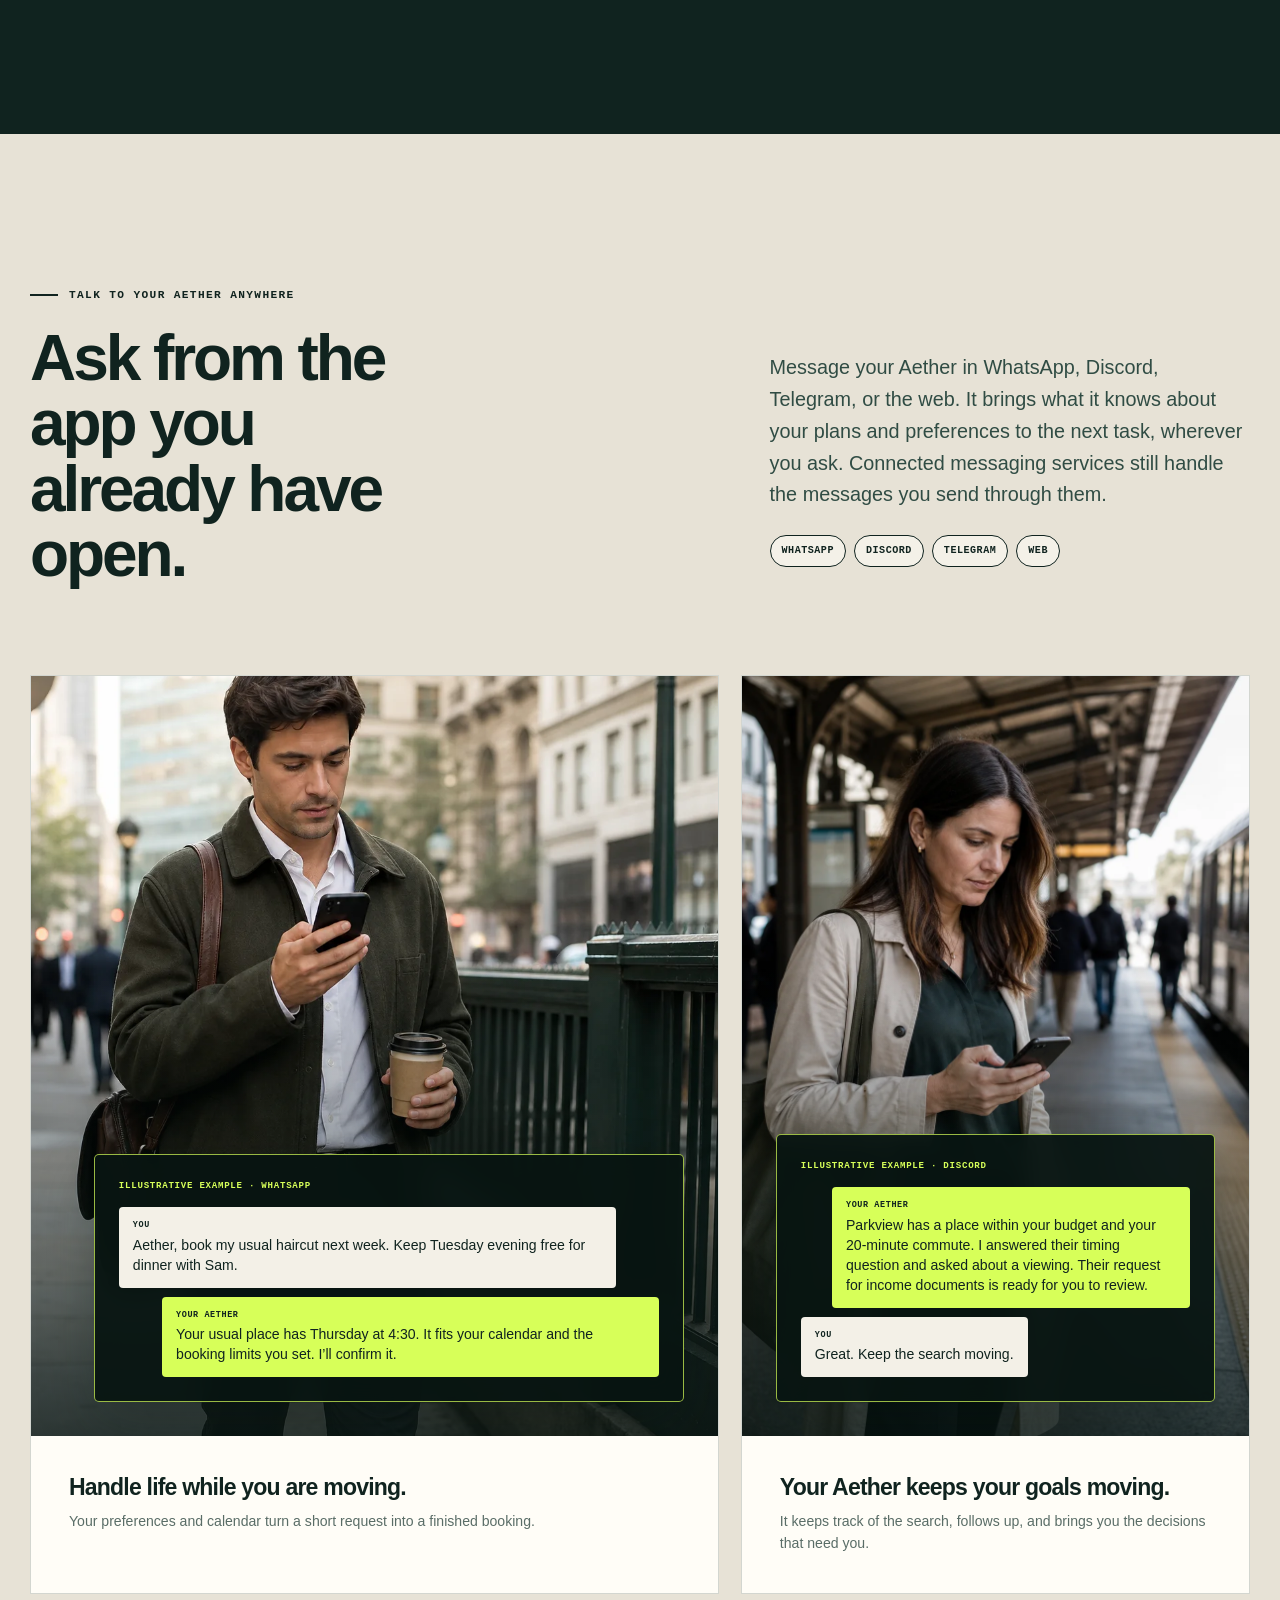
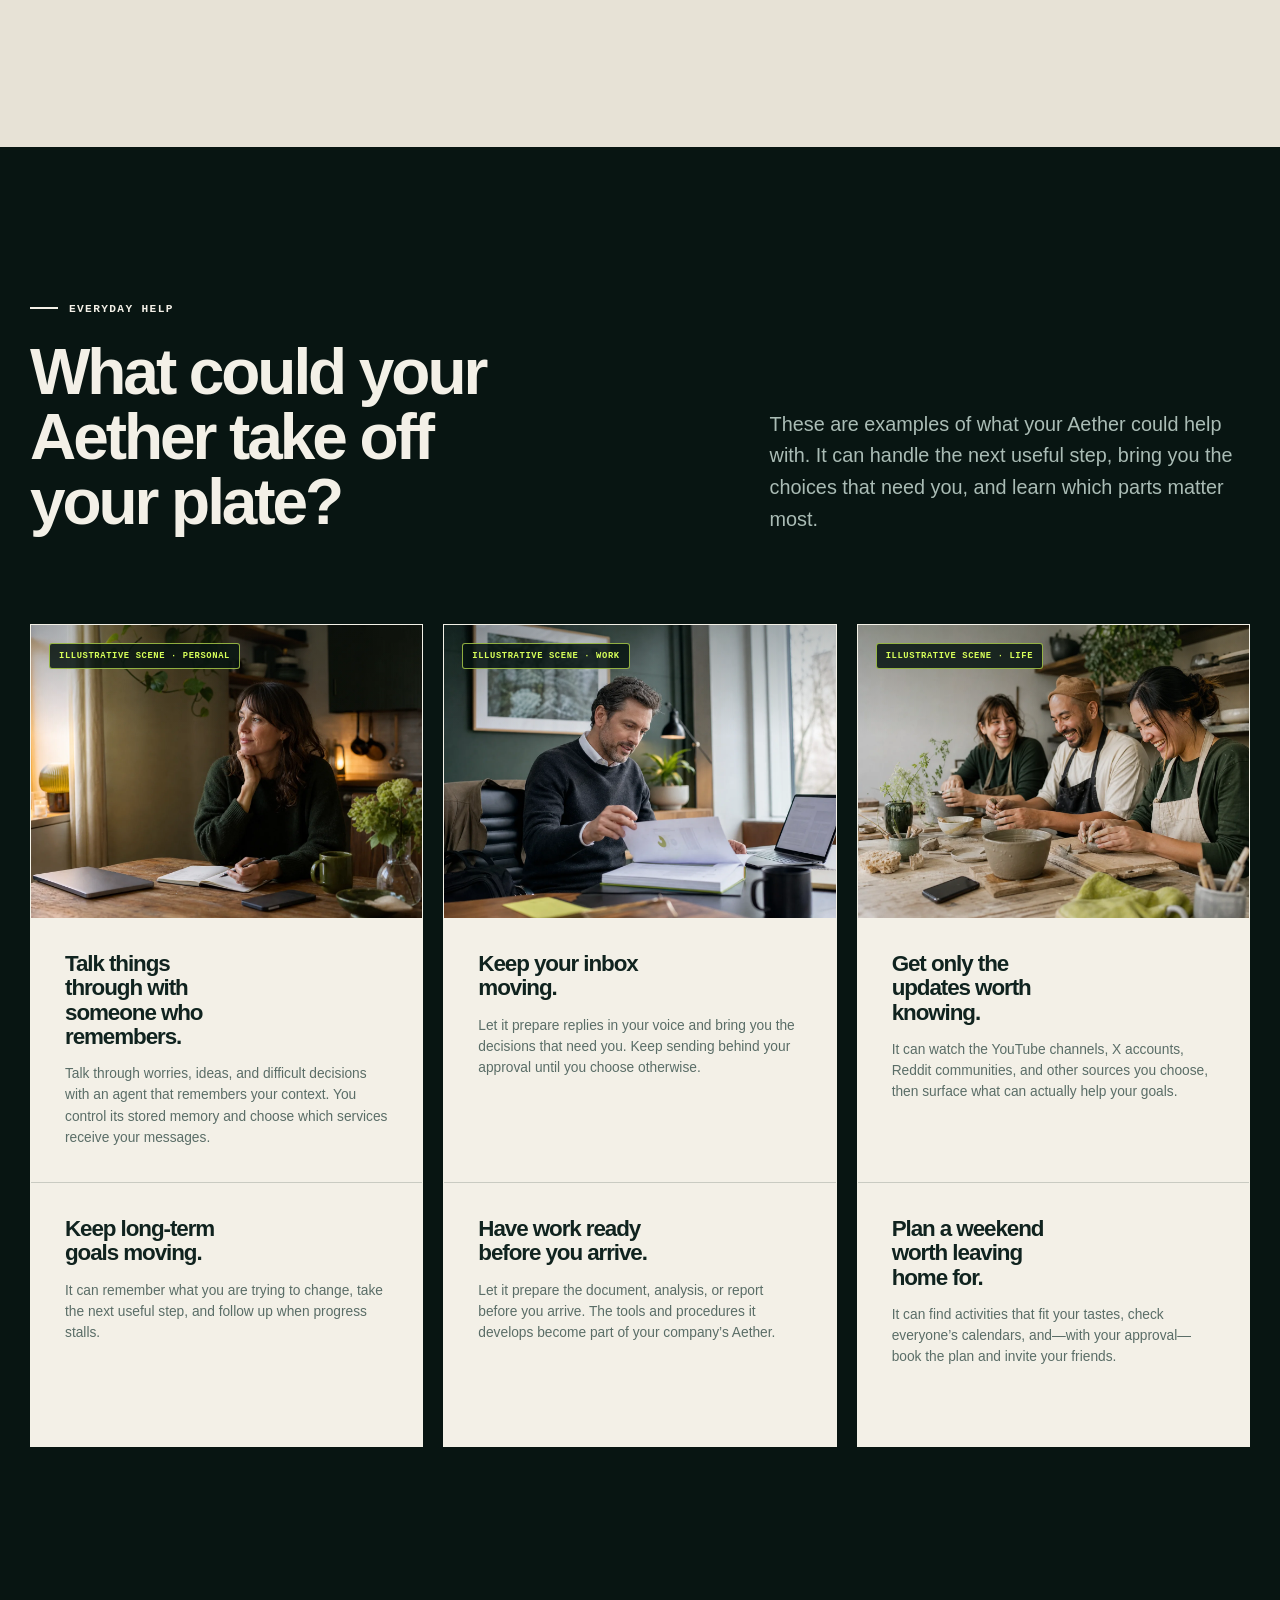
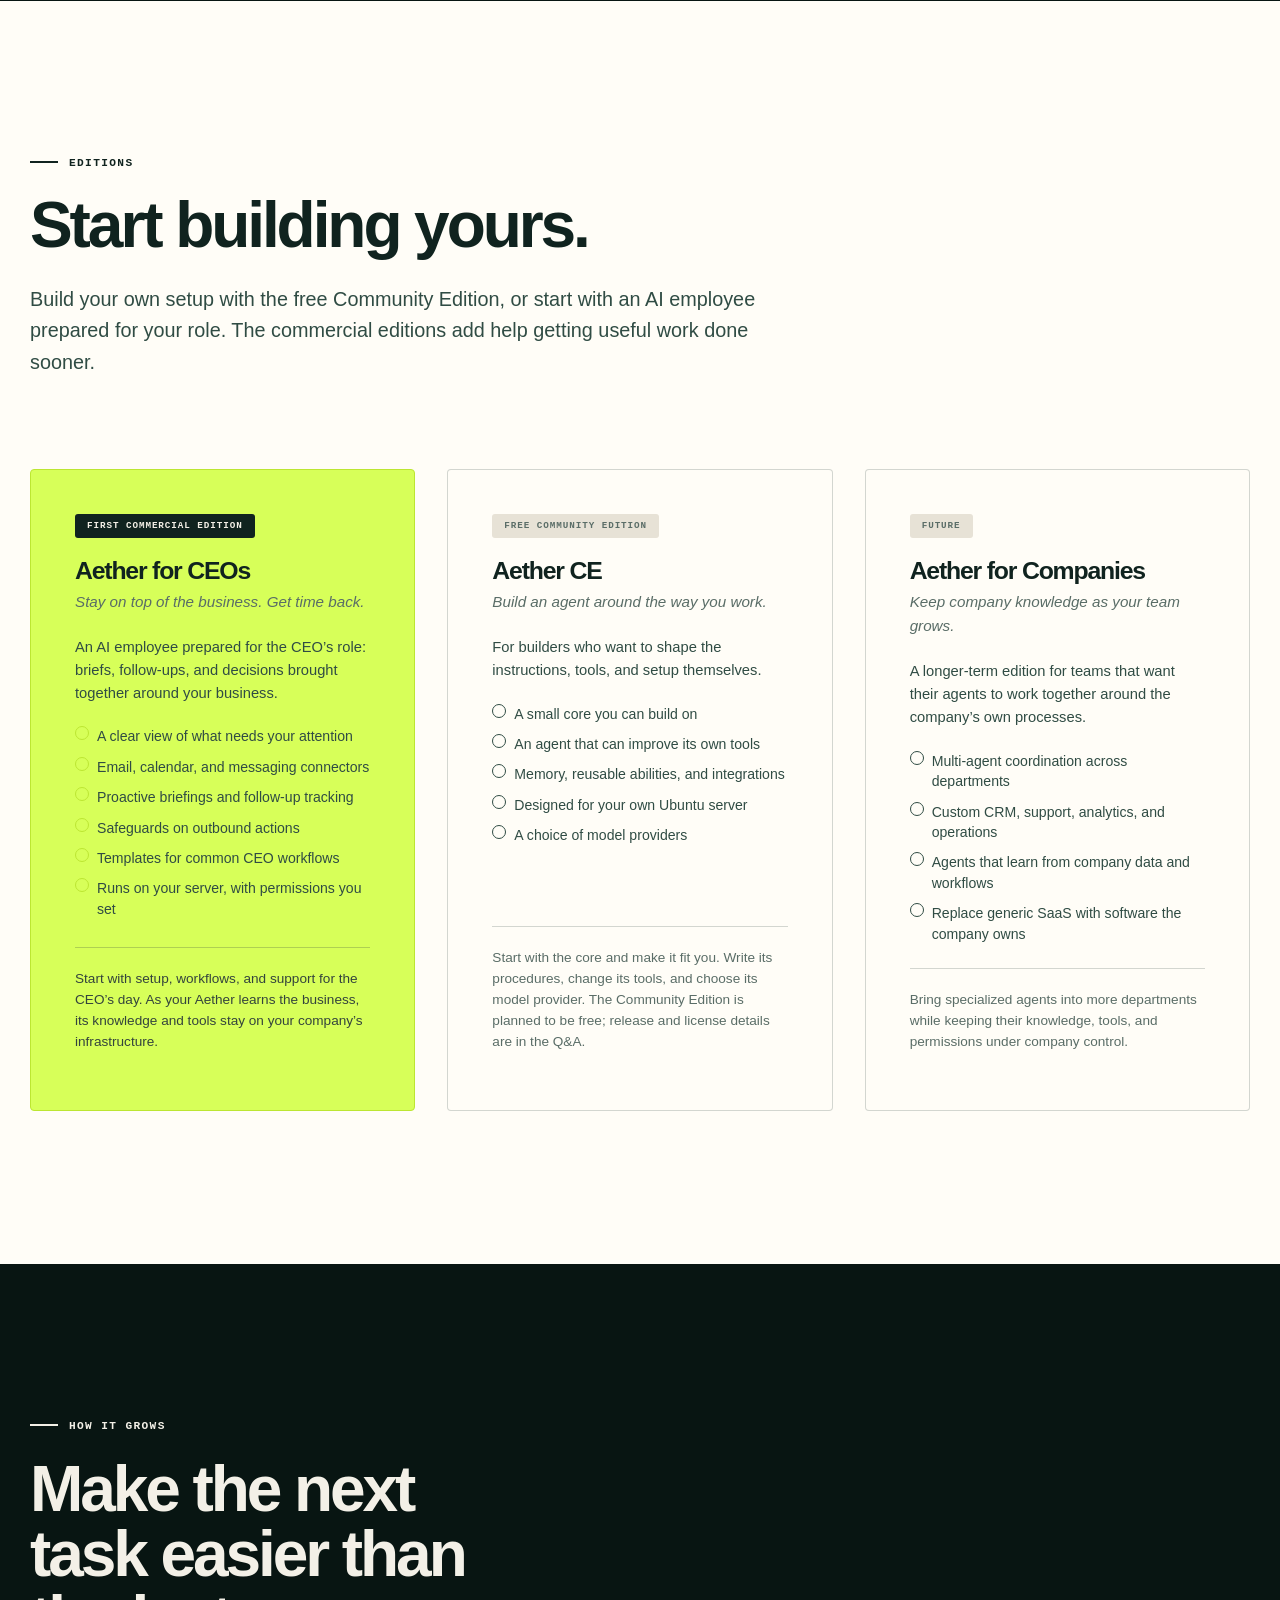
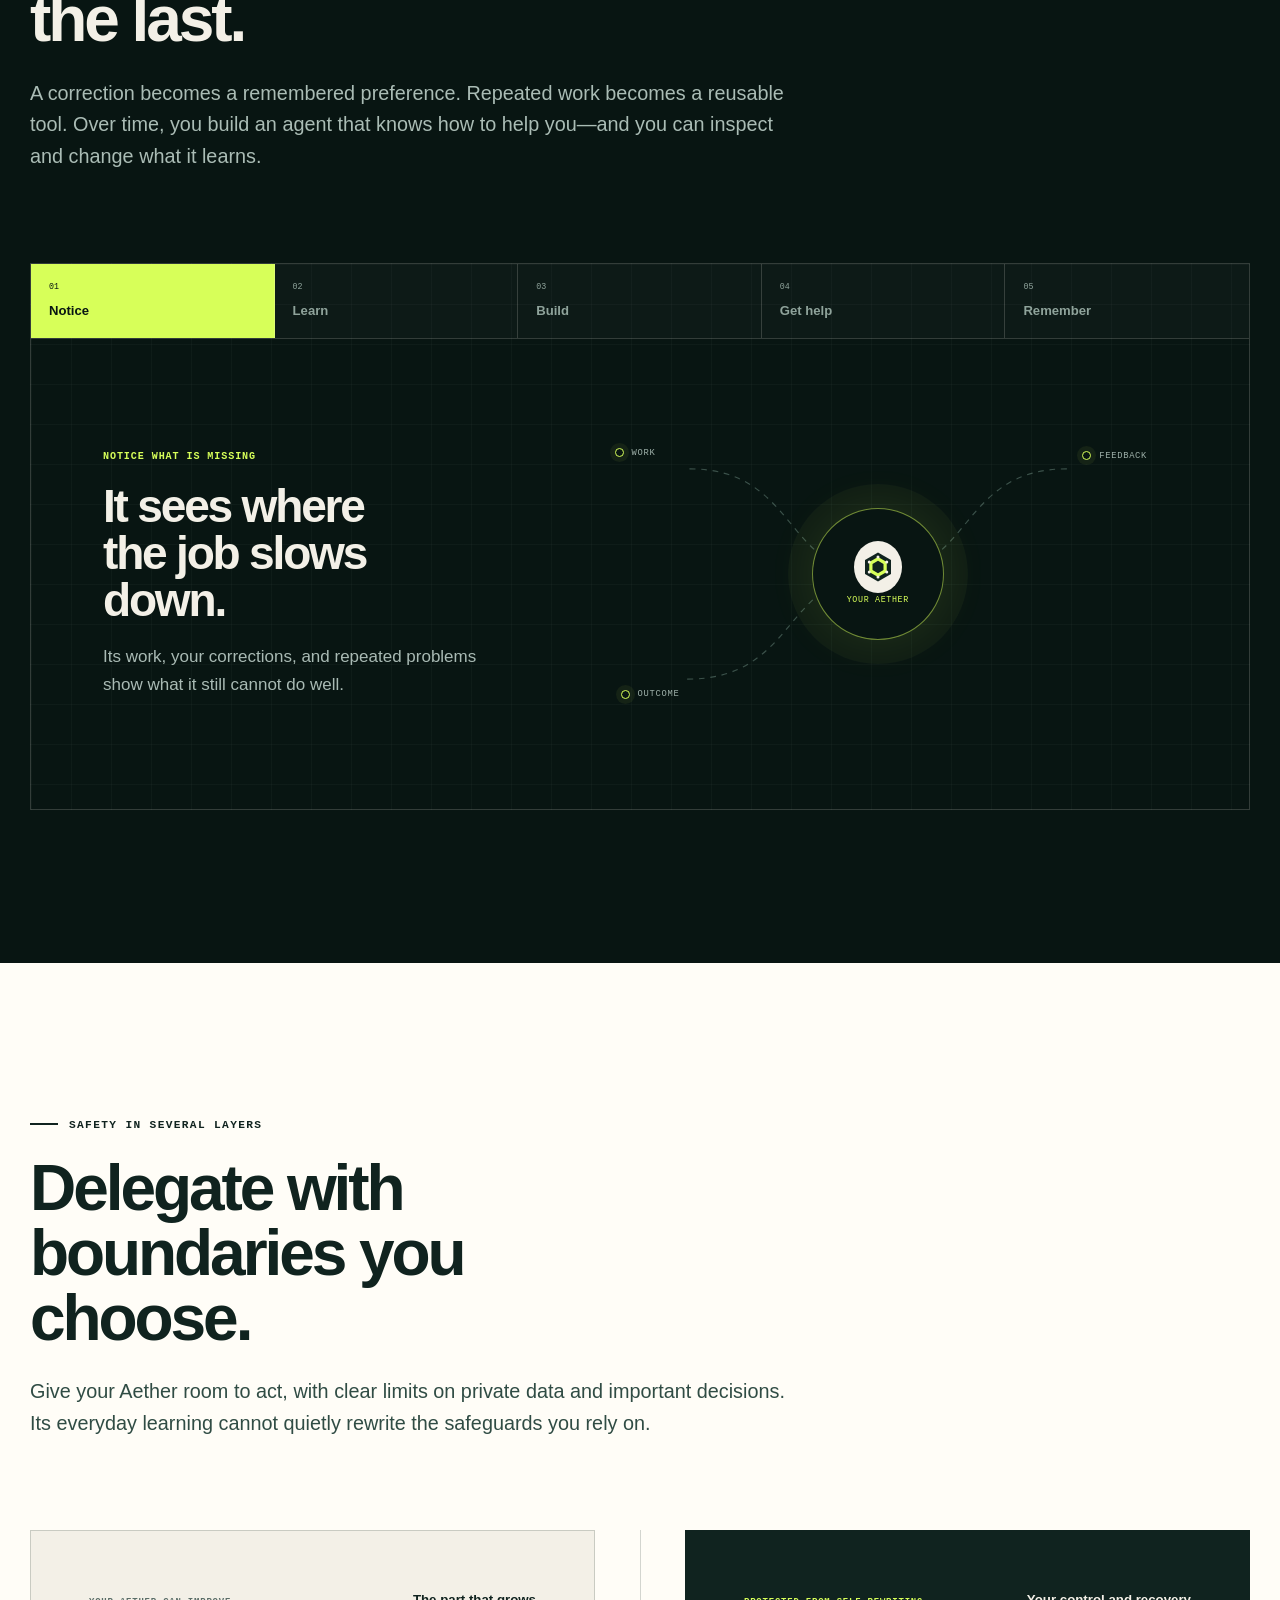
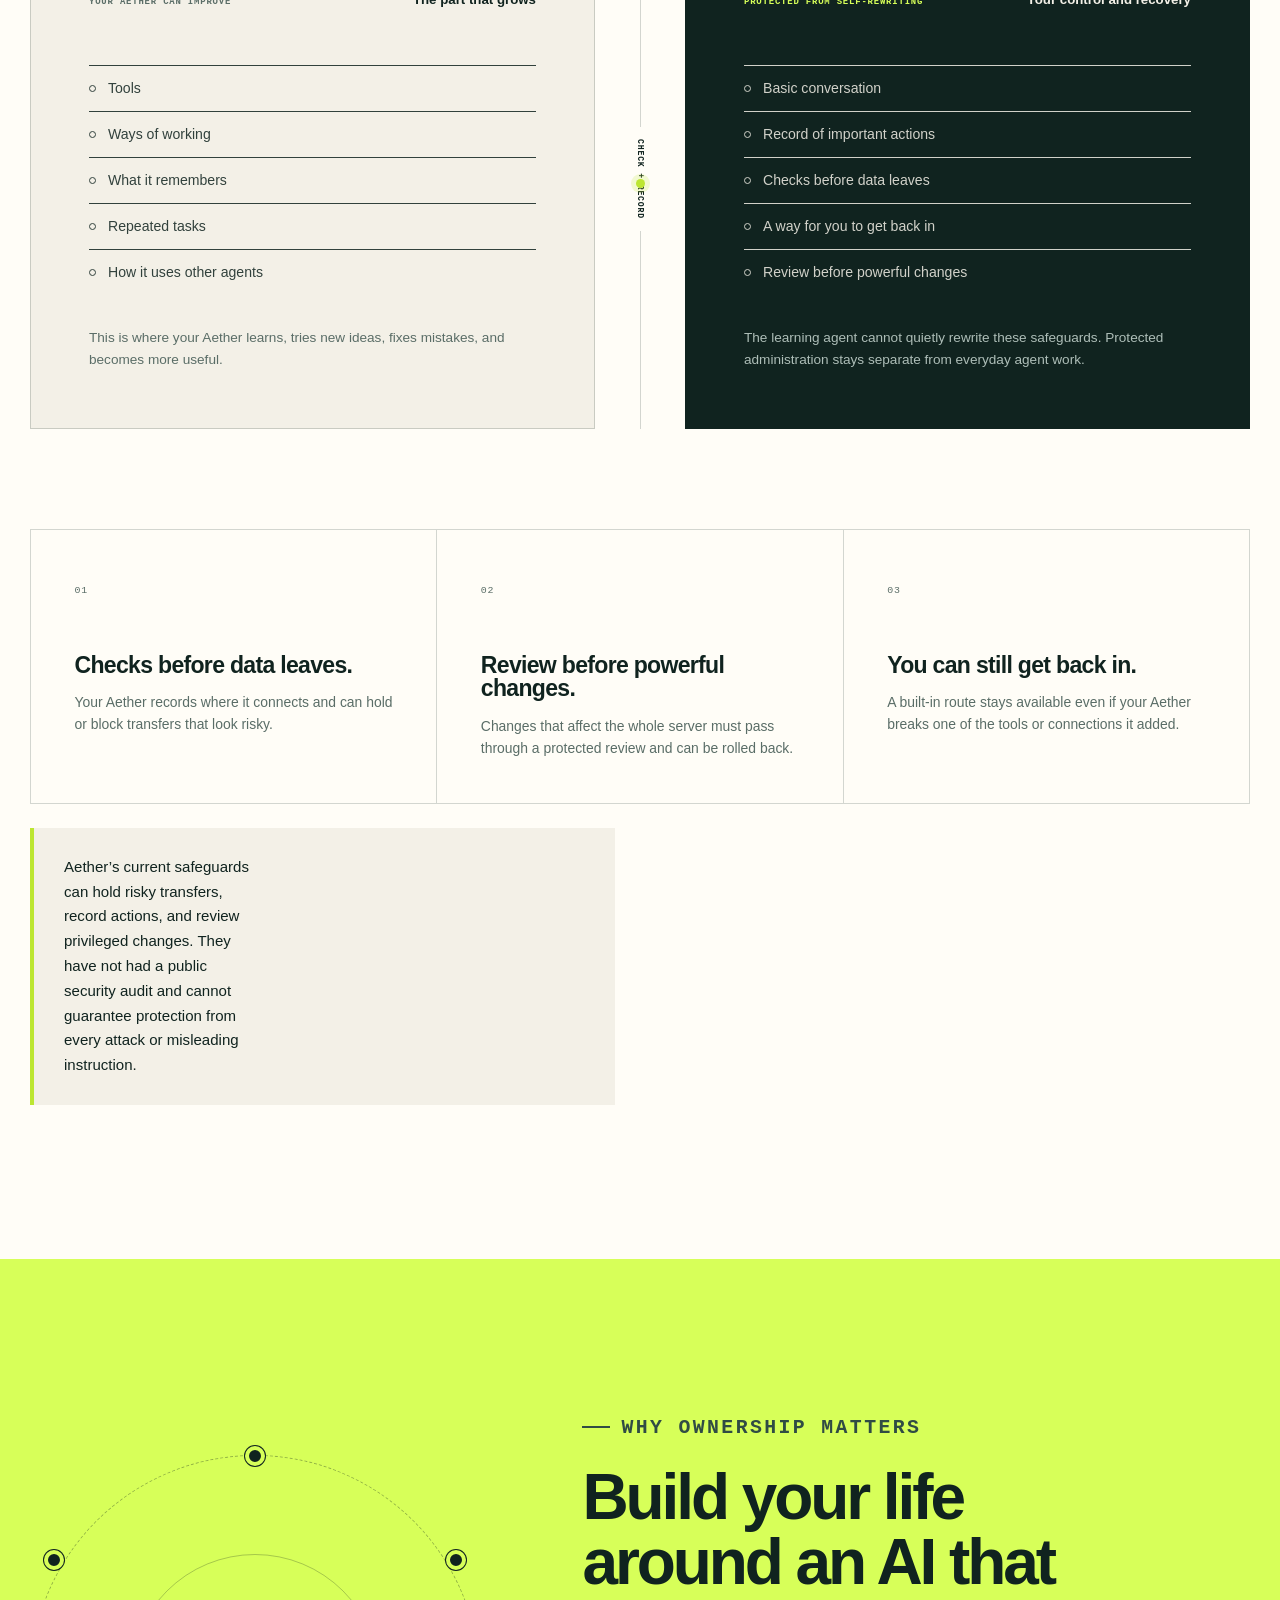
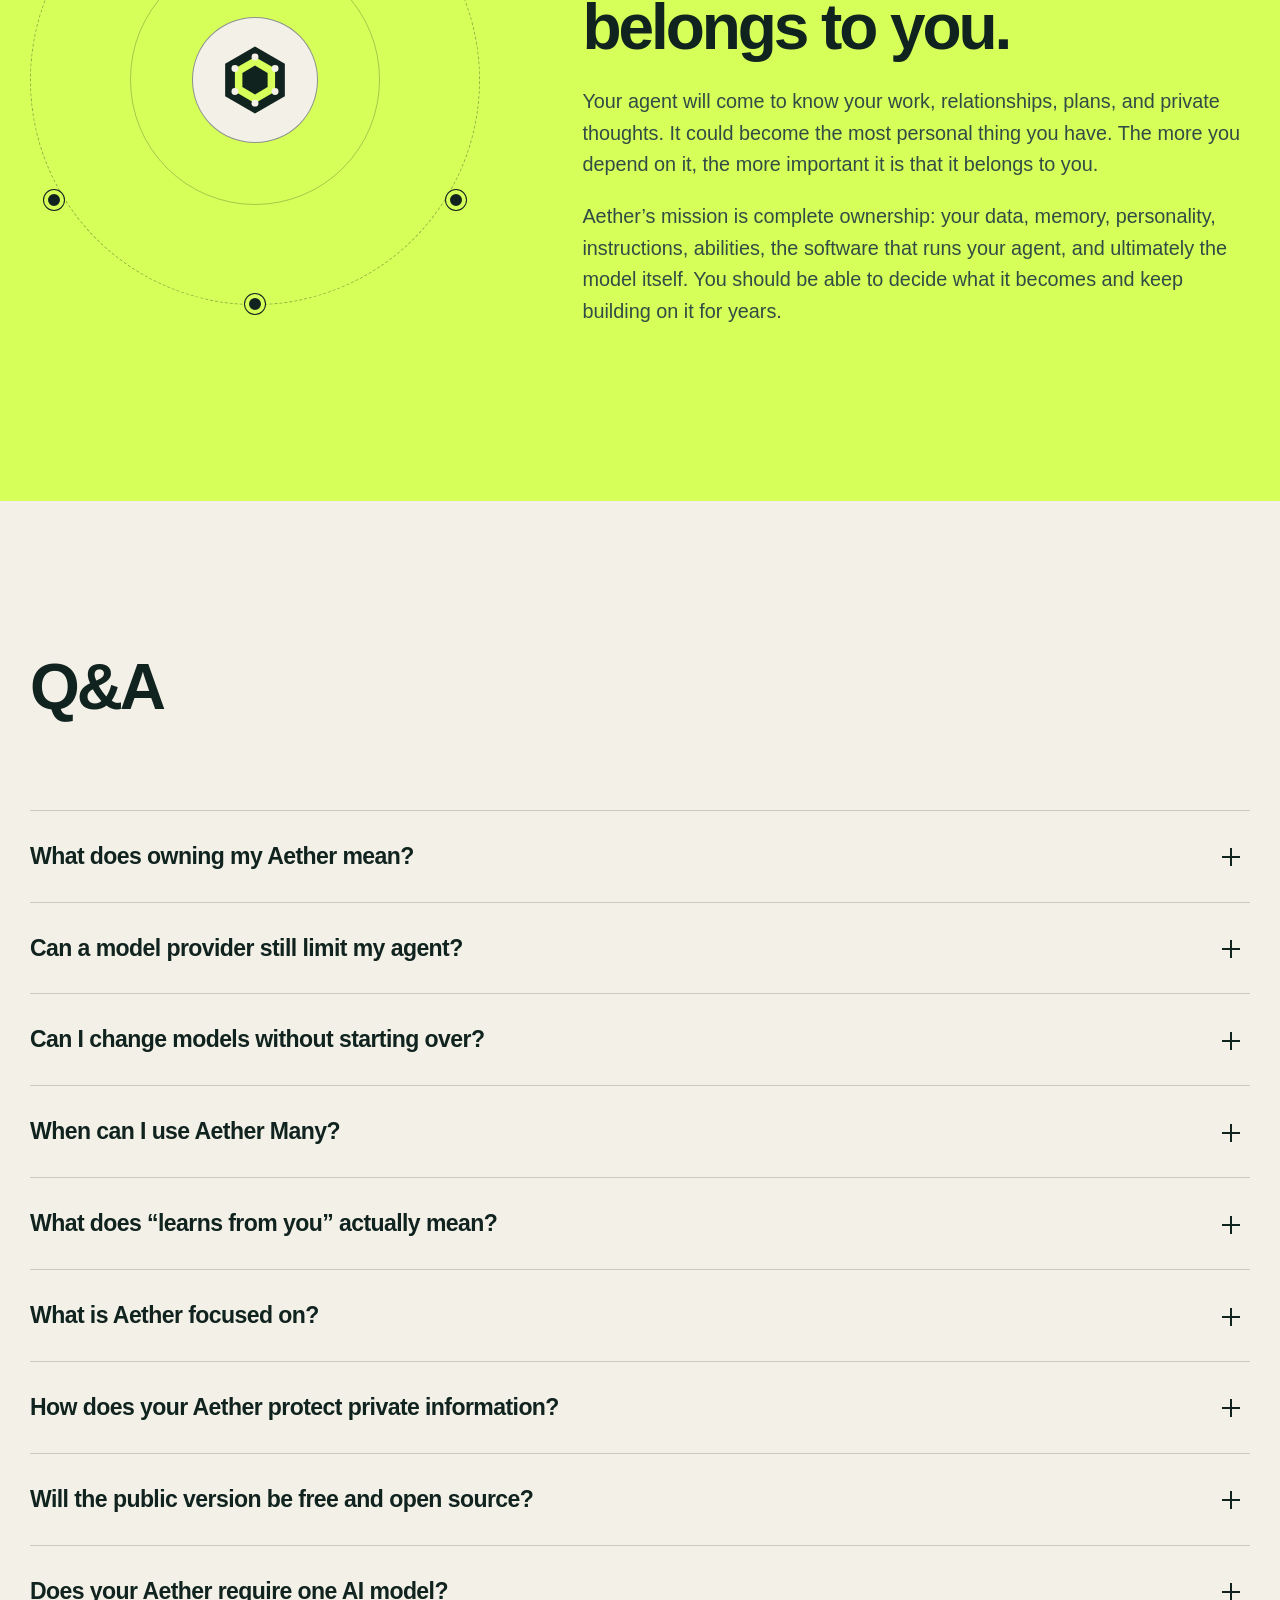
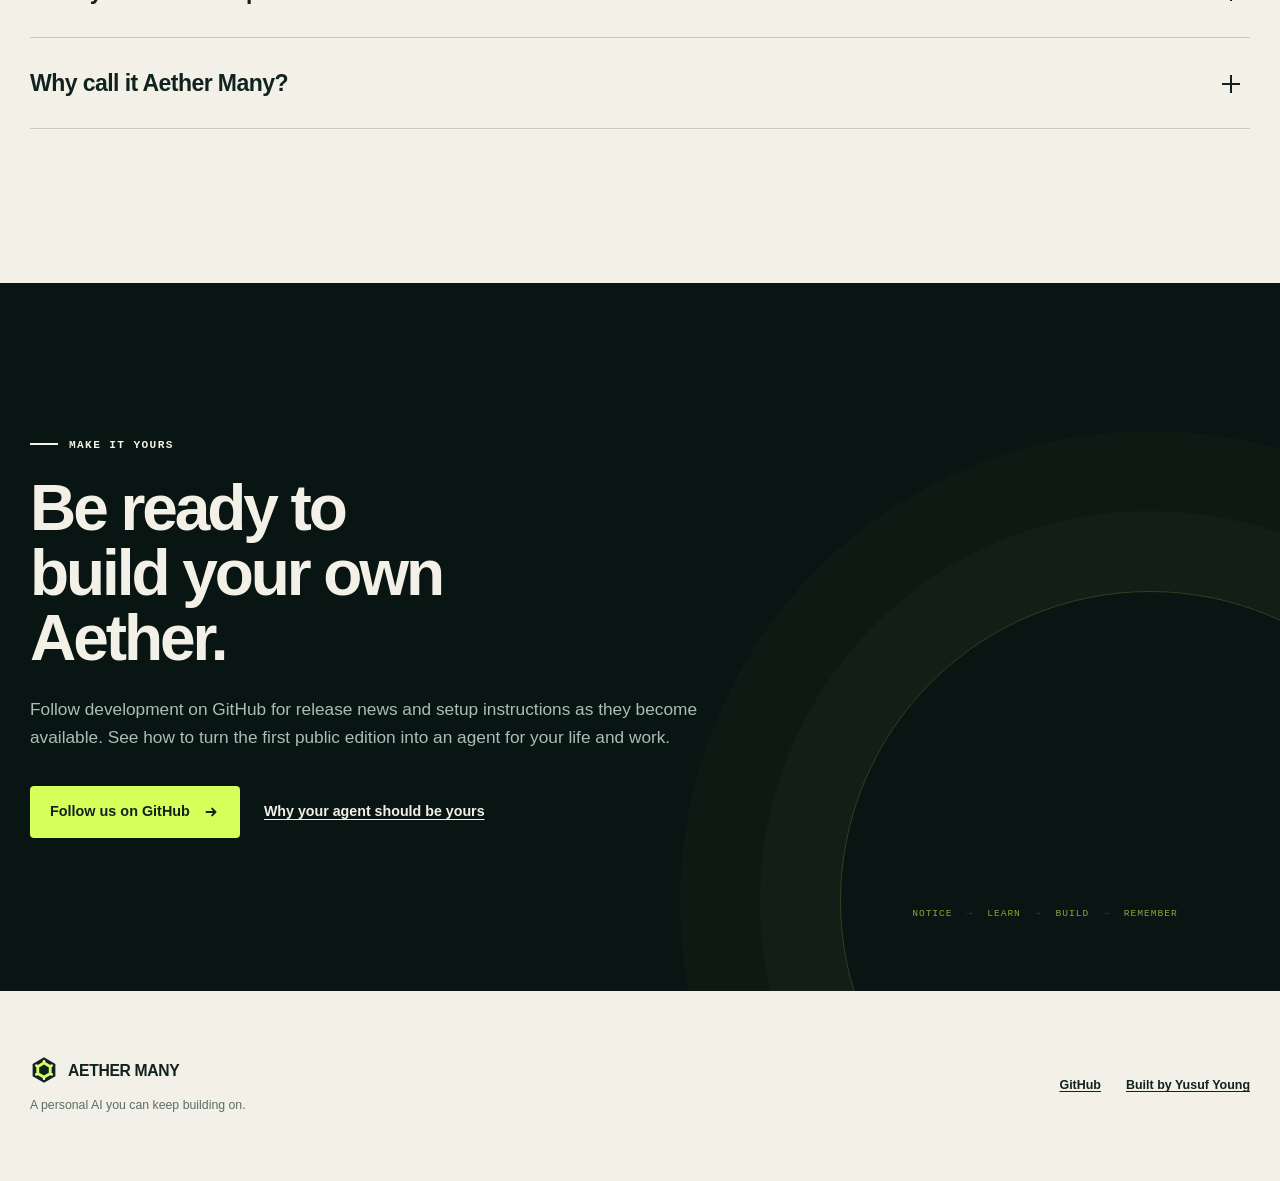
==== commit 760d8465: "Apply approved Aether sovereignty website messaging" ====
--- a/index.html
+++ b/index.html
@@ -6,21 +6,22 @@
     <meta name="theme-color" content="#0a1815">
     <meta
       name="description"
-      content="Aether Many is a personal AI agent that adapts to you, learns automatically, builds new abilities for itself, and works with other agents to help you reach your goals."
+      content="Your AI agent for life and work. Aether remembers the details, follows through on your goals, and builds the abilities you need. Yours to shape and run. Coming soon."
     >
     <meta property="og:type" content="website">
     <meta property="og:url" content="https://aethermany.com/">
-    <meta property="og:title" content="Aether Many — Your agent that grows with you">
+    <meta property="og:title" content="Aether Many — Your AI agent. Less on your plate.">
     <meta
       property="og:description"
-      content="Your Aether adapts to you, builds what it needs, and works with other agents to help you reach your goals. Coming soon—follow the development on GitHub."
+      content="Your AI agent. Less on your plate. Built to remember the details, follow through, and adapt to your life and work. Coming soon."
     >
     <meta name="twitter:card" content="summary">
-    <title>Aether Many — Your agent that grows with you</title>
-    <link rel="canonical" href="https://aethermany.com/">
+    <title>Aether Many — Your AI agent. Less on your plate.</title>
+
     <link rel="icon" href="/assets/favicon.svg" type="image/svg+xml">
-    <link rel="stylesheet" href="/styles.css?v=20260905-1">
-    <script src="/script.js?v=20260828-2" defer></script>
+    <link rel="stylesheet" href="/styles.css?v=20260912-1">
+    <script src="/script.js?v=20260912-1" defer></script>
+      <link rel="canonical" href="https://aethermany.com/">
   </head>
   <body>
     <a class="skip-link" href="#hero-title">Skip to the main content</a>
@@ -59,17 +60,18 @@
       <section class="hero" id="top" aria-labelledby="hero-title">
         <div class="hero-grid">
           <div class="hero-copy">
-            <p class="eyebrow reveal">A personal AI agent that grows with you</p>
-            <h1 id="hero-title" class="reveal" tabindex="-1">Your Aether becomes the agent you need.</h1>
+            <p class="eyebrow reveal">For your life and work</p>
+            <h1 id="hero-title" class="reveal" tabindex="-1">Your AI agent. Less on your plate.</h1>
             <p class="hero-lead reveal">
-              It adapts to you, learns automatically, adds new abilities by itself, and works with other agents to help you reach your goals.
-            </p>
+              Give Aether a goal. It remembers the details, follows through on the next steps, and builds the abilities it needs—around the way you work.
+            </p>
+            <p class="ownership-premise reveal">Yours to shape. Yours to run. Built to stay yours.</p>
             <div class="hero-actions reveal">
               <a class="button button-primary" href="https://github.com/yusufhgmail/aether">
                 Follow on GitHub
                 <svg viewBox="0 0 16 16" aria-hidden="true"><path d="M4 8h8M9 5l3 3-3 3"></path></svg>
               </a>
-              <a class="text-link" href="#benefits">See what yours could do</a>
+              <a class="text-link" href="#ownership">See how it becomes yours</a>
             </div>
             <p class="release-note reveal">
               <span class="live-dot" aria-hidden="true"></span>
@@ -106,25 +108,25 @@
               </li>
             </ol>
             <div class="window-foot">
-              <span>New ability saved</span>
-              <span>Built-in protections stay in place</span>
+              <span>Your morning brief, saved</span>
+              <span>Yours to inspect and improve</span>
             </div>
           </div>
         </div>
 
         <ul class="hero-proof reveal" aria-label="How your Aether helps">
-          <li><strong>Adapts</strong><span>Learns how you work</span></li>
-          <li><strong>Builds</strong><span>Adds its own abilities</span></li>
-          <li><strong>Protected</strong><span>Safety in several layers</span></li>
+          <li><strong>Personal</strong><span>Learns your way of working</span></li>
+          <li><strong>In your control</strong><span>Choose what it can access</span></li>
+          <li><strong>Built to last</strong><span>Keep its memory and tools</span></li>
         </ul>
       </section>
 
       <section class="section section-problem" id="benefits" aria-labelledby="benefits-title">
         <div class="problem-intro reveal">
           <p class="eyebrow">Why your Aether is different</p>
-          <h2 id="benefits-title">Most agents come with features. Your Aether builds itself around you.</h2>
+          <h2 id="benefits-title">Get more done, your way.</h2>
           <p>
-            Instead of making you choose from a fixed list of abilities, your Aether learns how you work, adds what your goals require, and becomes more useful every time you use it.
+            An agent should fit your life and your work. Your Aether learns your preferences, builds the tools you need, and takes on more as you use it.
           </p>
         </div>
 
@@ -132,7 +134,7 @@
           <article class="direct-benefit-card reveal">
             <span class="direct-benefit-number">01</span>
             <h3>It adapts to you.</h3>
-            <p>You do not have to change how you work to fit the agent. Your Aether changes itself around the way you work.</p>
+            <p>Shape how it talks, what it prioritizes, and how it works. Your Aether adapts to your preferences and instructions.</p>
           </article>
           <article class="direct-benefit-card reveal">
             <span class="direct-benefit-number">02</span>
@@ -142,12 +144,12 @@
           <article class="direct-benefit-card direct-benefit-featured reveal">
             <span class="direct-benefit-number">03</span>
             <h3>It builds new abilities by itself.</h3>
-            <p>It does not need every ability built in from the start. When something is missing, your Aether can create or improve a tool. You can see what it added.</p>
+            <p>When your work needs a new ability, your Aether can create or improve a tool. You can inspect and change what it adds.</p>
           </article>
           <article class="direct-benefit-card reveal">
             <span class="direct-benefit-number">04</span>
             <h3>It works with other agents.</h3>
-            <p>It can ask other agents for help, learn from what they return, compare their work, and bring the best result back to you.</p>
+            <p>It can ask other agents for help and compare their work. You set what those agents may access and do.</p>
           </article>
           <article class="direct-benefit-card reveal">
             <span class="direct-benefit-number">05</span>
@@ -162,10 +164,20 @@
         </div>
 
         <p class="benefit-safety-note reveal">
-          <strong>Your Aether has built-in protections to keep your private information private.</strong>
-          They check what can leave and keep your Aether from rewriting its own safeguards.
+          <strong>Your Aether checks what can leave and keeps a record of important actions.</strong>
+          Connected models and services may still receive the data a task needs. <a href="#ownership">See what ownership covers.</a>
         </p>
       </section>
+
+<section class="section section-identity section-ownership" id="ownership" aria-labelledby="identity-title">
+      <div class="identity-heading reveal"><p class="eyebrow">An investment in yourself</p><h2 id="identity-title">The more you put into it, the more yours it becomes.</h2><p>Your preferences, decisions, and useful tools add up. Aether is being built so you can keep that value, shape it, and choose what it runs on.</p></div>
+      <div class="ownership-grid reveal">
+        <article><span>YOUR PRIVATE WORLD</span><h3>Choose what you share.</h3><p>Keep your agent’s memory on infrastructure you control. Choose which models and services it uses, and what they can access.</p><p class="pillar-note">Hosted services still receive the data you send them. Self-hosting the agent does not make those services private.</p></article>
+        <article><span>YOUR WAY OF WORKING</span><h3>Make it fit you.</h3><p>Shape its personality, priorities, and instructions. When you need a new ability, your Aether can build it—and you can change what it builds.</p></article>
+        <article><span>YOUR LONG-TERM INVESTMENT</span><h3>Keep what you build.</h3><p>Keep your memory, working instructions, and tools on your own system. Back them up and keep improving them as your needs change.</p><p class="pillar-note">We’re building toward changing models while keeping that work. Full portability is a design goal.</p></article>
+      </div>
+      <details class="ownership-details reveal"><summary>What complete ownership includes</summary><p>Your stored data and memory. Your agent’s personality, instructions, and abilities. The software that runs it—sometimes called the harness. Its hosting, and ultimately the model itself.</p><p>Choosing a hosted model provider does not give you ownership of that model or remove its rules. Our goal is the option to run models you control, too. Exact public license and migration details will accompany the release.</p></details>
+    </section>
 
       <section class="section section-channels" id="channels" aria-labelledby="channels-title">
         <div class="channels-intro reveal">
@@ -175,7 +187,7 @@
           </div>
           <div class="channels-copy">
             <p>
-              Message your Aether in WhatsApp, Discord, Telegram, or the web. It can check the tools you connect, work out the next step, and get back to you where the request began.
+              Message your Aether in WhatsApp, Discord, Telegram, or the web. It brings what it knows about your plans and preferences to the next task, wherever you ask. Connected messaging services still handle the messages you send through them.
             </p>
             <ul class="channel-list" aria-label="Planned ways to talk to your Aether">
               <li>WhatsApp</li>
@@ -183,7 +195,7 @@
               <li>Telegram</li>
               <li>Web</li>
             </ul>
-            <p class="channels-status"><span aria-hidden="true"></span>Coming with the public version now in development.</p>
+
           </div>
         </div>
 
@@ -201,17 +213,17 @@
                 <span class="conversation-label">Illustrative example · WhatsApp</span>
                 <div class="message message-user">
                   <span>You</span>
-                  <p>Aether, can you call my hairdresser and book a time? Check my calendar for the best opening.</p>
+                  <p>Aether, book my usual haircut next week. Keep Tuesday evening free for dinner with Sam.</p>
                 </div>
                 <div class="message message-aether">
                   <span>Your Aether</span>
-                  <p>You’re free Thursday at 4:30. I’ll call and confirm it.</p>
+                  <p>Your usual place has Thursday at 4:30. It fits your calendar and the booking limits you set. I’ll confirm it.</p>
                 </div>
               </div>
             </div>
             <figcaption>
               <strong>Handle life while you are moving.</strong>
-              <span>Your Aether can check connected tools before it acts, so you do not have to repeat what is already in your calendar.</span>
+              <span>Your preferences and calendar turn a short request into a finished booking.</span>
             </figcaption>
           </figure>
 
@@ -228,17 +240,17 @@
                 <span class="conversation-label">Illustrative example · Discord</span>
                 <div class="message message-aether">
                   <span>Your Aether</span>
-                  <p>Quick update: I’m still finding you an apartment near work within your budget. Sofia at Parkview emailed two questions. I answered them using the details you gave me. She’ll reply Friday. If she doesn’t, I’ll call her.</p>
+                  <p>Parkview has a place within your budget and your 20-minute commute. I answered their timing question and asked about a viewing. Their request for income documents is ready for you to review.</p>
                 </div>
                 <div class="message message-user">
                   <span>You</span>
-                  <p>Perfect. Keep going.</p>
+                  <p>Great. Keep the search moving.</p>
                 </div>
               </div>
             </div>
             <figcaption>
               <strong>Your Aether keeps your goals moving.</strong>
-              <span>It can notice a reply, handle the next step with what it already knows, and follow up if the work stalls.</span>
+              <span>It keeps track of the search, follows up, and brings you the decisions that need you.</span>
             </figcaption>
           </figure>
         </div>
@@ -270,7 +282,7 @@
             <div class="use-case-copy">
               <div class="use-case-item">
                 <h3>Talk things through with someone who remembers.</h3>
-                <p>Share worries, ideas, and difficult decisions with an agent that knows your context and uses built-in protections for private information.</p>
+                <p>Talk through worries, ideas, and difficult decisions with an agent that remembers your context. You control its stored memory and choose which services receive your messages.</p>
               </div>
               <div class="use-case-item">
                 <h3>Keep long-term goals moving.</h3>
@@ -293,11 +305,11 @@
             <div class="use-case-copy">
               <div class="use-case-item">
                 <h3>Keep your inbox moving.</h3>
-                <p>It can draft replies, bring you only the messages that need a decision, and wait for your approval before anything is sent.</p>
+                <p>Let it prepare replies in your voice and bring you the decisions that need you. Keep sending behind your approval until you choose otherwise.</p>
               </div>
               <div class="use-case-item">
                 <h3>Have work ready before you arrive.</h3>
-                <p>When a colleague asks for something, it can prepare the document, analysis, or report so it is waiting for your review.</p>
+                <p>Let it prepare the document, analysis, or report before you arrive. The tools and procedures it develops become part of your company’s Aether.</p>
               </div>
             </div>
           </article>
@@ -331,24 +343,10 @@
         <div class="editions-intro reveal">
           <div>
             <p class="eyebrow">Editions</p>
-            <h2 id="editions-title">One engine. Different ways to put it to work.</h2>
+            <h2 id="editions-title">Start building yours.</h2>
           </div>
           <p>
-            Every Aether is an employee that works for you: it talks, it learns your procedures, it takes on more responsibility as you trust it. The editions are where you start. Pre-built for a role, or raw and ready to hire.
-          </p>
-        </div>
-
-        <div class="editions-thesis reveal">
-          <div class="editions-thesis-label">THE THESIS</div>
-          <h3>The interface of the future is not an app. It is a conversation with an AI that does things.</h3>
-          <p>
-            You talk to it. It acts. It is proactive, owned, trusted, and portable. It learns about you and presents information the way you need it. The interface is flexible: chat in any channel, a visual layer when you need it, voice when you want it.
-          </p>
-          <p>
-            This is what Aether is. The community edition is the engine. Editions are the same engine, pre-built for a specific person or role.
-          </p>
-          <p>
-            And it cannot be a generic AI that everyone else has. Use the same product as everyone else and you will be like everyone else. Your AI, your harness, the way it works, and ultimately even the LLM itself have to be yours. That is what makes you different.
+            Build your own setup with the free Community Edition, or start with an AI employee prepared for your role. The commercial editions add help getting useful work done sooner.
           </p>
         </div>
 
@@ -356,48 +354,48 @@
           <article class="edition-card edition-card-featured reveal">
             <div class="edition-badge">FIRST COMMERCIAL EDITION</div>
             <h3>Aether for CEOs</h3>
-            <p class="edition-subtitle">The CEO's first AI employee. Pre-hired and pre-trained.</p>
+            <p class="edition-subtitle">Stay on top of the business. Get time back.</p>
             <p class="edition-problem">
-              <strong>The problem:</strong> Too many things on their plate. Too much to do. No overview.
+              An AI employee prepared for the CEO’s role: briefs, follow-ups, and decisions brought together around your business.
             </p>
             <div class="edition-features">
-              <span>Dashboard with a real-time view of the business</span>
+              <span>A clear view of what needs your attention</span>
               <span>Email, calendar, and messaging connectors</span>
               <span>Proactive briefings and follow-up tracking</span>
               <span>Safeguards on outbound actions</span>
               <span>Templates for common CEO workflows</span>
-              <span>Installed on their server. Their data. Their control.</span>
+              <span>Runs on your server, with permissions you set</span>
             </div>
             <p class="edition-rationale">
-              If every company uses the same cloud AI, nobody has a moat. Your AI has to be yours: not just the prompt and the memory, but the harness, the way it works, and ultimately even the model itself. This is an executive employee that never forgets, never sleeps, and never leaves with the knowledge. It lives on their server. Their data. Their control.
+              Start with setup, workflows, and support for the CEO’s day. As your Aether learns the business, its knowledge and tools stay on your company’s infrastructure.
             </p>
           </article>
 
           <article class="edition-card edition-card-future reveal">
-            <div class="edition-badge edition-badge-future">ALWAYS FREE</div>
+            <div class="edition-badge edition-badge-future">FREE COMMUNITY EDITION</div>
             <h3>Aether CE</h3>
-            <p class="edition-subtitle">Build your own employee. The community edition.</p>
+            <p class="edition-subtitle">Build an agent around the way you work.</p>
             <p class="edition-problem">
-              <strong>For developers and builders:</strong> The raw engine, ready to hire.
+              For builders who want to shape the instructions, tools, and setup themselves.
             </p>
             <div class="edition-features">
-              <span>Non-opinionated core</span>
-              <span>Self-improving agent loop</span>
-              <span>Memory, skills, hooks, tools</span>
-              <span>Runs on any VPS with root and bash</span>
-              <span>Model-agnostic and portable</span>
+              <span>A small core you can build on</span>
+              <span>An agent that can improve its own tools</span>
+              <span>Memory, reusable abilities, and integrations</span>
+              <span>Designed for your own Ubuntu server</span>
+              <span>A choice of model providers</span>
             </div>
             <p class="edition-rationale">
-              Hire it, talk to it, write its procedures, grant trust as it earns it. Same DNA as the commercial editions. The community feeds the commercial editions. The commercial editions fund the community.
+              Start with the core and make it fit you. Write its procedures, change its tools, and choose its model provider. The Community Edition is planned to be free; release and license details are in the Q&A.
             </p>
           </article>
 
           <article class="edition-card edition-card-future reveal">
             <div class="edition-badge edition-badge-future">FUTURE</div>
             <h3>Aether for Companies</h3>
-            <p class="edition-subtitle">From one employee to a workforce.</p>
+            <p class="edition-subtitle">Keep company knowledge as your team grows.</p>
             <p class="edition-problem">
-              <strong>The problem:</strong> Companies running on rented software they cannot control or adapt.
+              A longer-term edition for teams that want their agents to work together around the company’s own processes.
             </p>
             <div class="edition-features">
               <span>Multi-agent coordination across departments</span>
@@ -406,7 +404,7 @@
               <span>Replace generic SaaS with software the company owns</span>
             </div>
             <p class="edition-rationale">
-              Where the first employee hires the next one. Bring self-owned agents into real company workflows, then scale to an agent force as the default unit of software.
+              Bring specialized agents into more departments while keeping their knowledge, tools, and permissions under company control.
             </p>
           </article>
         </div>
@@ -415,9 +413,9 @@
       <section class="section section-growth" id="growth" aria-labelledby="growth-title">
         <div class="growth-heading reveal">
           <p class="eyebrow">How it grows</p>
-          <h2 id="growth-title">Give it a goal. It works out what it needs next.</h2>
+          <h2 id="growth-title">Make the next task easier than the last.</h2>
           <p>
-            Your Aether can notice where it gets stuck, learn from the result, add or improve an ability, bring in other agents, and keep what worked.
+            A correction becomes a remembered preference. Repeated work becomes a reusable tool. Over time, you build an agent that knows how to help you—and you can inspect and change what it learns.
           </p>
         </div>
 
@@ -465,49 +463,20 @@
 
       </section>
 
-      <section class="section section-identity" aria-labelledby="identity-title">
-        <div class="identity-copy reveal">
-          <p class="eyebrow">One beginning. Many possible agents.</p>
-          <h2 id="identity-title">Your Aether becomes an extension of you—unique to you.</h2>
-          <p>
-            It learns how you think, what you care about, and how you work. Someone else’s Aether will grow around a different life, job, and set of goals.
-          </p>
-        </div>
-        <div class="identity-shift reveal" role="group" aria-label="How your Aether changes through use">
-          <article>
-            <p>AT THE START</p>
-            <h3>The same small beginning</h3>
-            <ul>
-              <li>Few assumptions</li>
-              <li>Basic ways to understand and act</li>
-              <li>Almost nothing learned about you</li>
-            </ul>
-          </article>
-          <div class="shift-arrow" aria-hidden="true"><span>USE</span>→</div>
-          <article class="identity-emerged">
-            <p>THROUGH REAL WORK</p>
-            <h3>The agent you need</h3>
-            <ul>
-              <li>New abilities built for your goals</li>
-              <li>Lessons from its own mistakes</li>
-              <li>Other agents it knows when to use</li>
-            </ul>
-          </article>
-        </div>
-      </section>
+
 
       <section class="section section-safety" id="safety" aria-labelledby="safety-title">
         <div class="safety-heading reveal">
           <p class="eyebrow">Safety in several layers</p>
-          <h2 id="safety-title">It can change itself.</h2>
+          <h2 id="safety-title">Delegate with boundaries you choose.</h2>
           <p>
-            The part of your Aether that learns and builds is kept separate from the part that protects you. Ordinary self-improvement cannot rewrite those basic protections.
+            Give your Aether room to act, with clear limits on private data and important decisions. Its everyday learning cannot quietly rewrite the safeguards you rely on.
           </p>
         </div>
 
         <div class="boundary-diagram reveal">
           <div class="boundary-free">
-            <div class="boundary-label"><span>WHAT CAN CHANGE</span><strong>The part that grows</strong></div>
+            <div class="boundary-label"><span>YOUR AETHER CAN IMPROVE</span><strong>The part that grows</strong></div>
             <ul>
               <li>Tools</li>
               <li>Ways of working</li>
@@ -522,7 +491,7 @@
             <i aria-hidden="true"></i>
           </div>
           <div class="boundary-core">
-            <div class="boundary-label"><span>WHAT CANNOT CHANGE</span><strong>The protected part</strong></div>
+            <div class="boundary-label"><span>PROTECTED FROM SELF-REWRITING</span><strong>Your control and recovery</strong></div>
             <ul>
               <li>Basic conversation</li>
               <li>Record of important actions</li>
@@ -530,7 +499,7 @@
               <li>A way for you to get back in</li>
               <li>Review before powerful changes</li>
             </ul>
-            <p>Your Aether can use these protections, but the part that teaches itself cannot quietly rewrite them.</p>
+            <p>The learning agent cannot quietly rewrite these safeguards. Protected administration stays separate from everyday agent work.</p>
           </div>
         </div>
 
@@ -552,7 +521,7 @@
           </article>
         </div>
 
-      </section>
+      <p class="safety-limit">Aether’s current safeguards can hold risky transfers, record actions, and review privileged changes. They have not had a public security audit and cannot guarantee protection from every attack or misleading instruction.</p></section>
 
       <section class="section section-mission" aria-labelledby="mission-title">
         <div class="mission-orbit" aria-hidden="true">
@@ -565,13 +534,13 @@
           <span class="mission-node node-f"></span>
         </div>
         <div class="mission-copy reveal">
-          <p class="eyebrow">Why “Many” is in the name</p>
-          <h2 id="mission-title">The future should have many different agents, owned by many different people.</h2>
+          <p class="eyebrow">Why ownership matters</p>
+          <h2 id="mission-title">Build your life around an AI that belongs to you.</h2>
           <p>
-            Powerful agents should not all come from one company’s blueprint. Every person and company should be able to grow an agent around their own goals and keep control of what it becomes.
+            Your agent will come to know your work, relationships, plans, and private thoughts. It could become the most personal thing you have. The more you depend on it, the more important it is that it belongs to you.
           </p>
           <p>
-            Those agents should be able to help one another and share what they learn without one platform owning all of them.
+            Aether’s mission is complete ownership: your data, memory, personality, instructions, abilities, the software that runs your agent, and ultimately the model itself. You should be able to decide what it becomes and keep building on it for years.
           </p>
         </div>
       </section>
@@ -582,6 +551,9 @@
         </div>
 
         <div class="faq-list reveal">
+  <details><summary>What does owning my Aether mean?</summary><p>It means control of the agent’s stored memory, instructions, tools, software, and hosting. Aether’s mission extends to the model itself. Owning your agent software does not mean you own a model accessed through an API.</p></details>
+  <details><summary>Can a model provider still limit my agent?</summary><p>Yes. A hosted model provider can restrict or withdraw its own service. Provider choice reduces reliance on one service; it does not remove the provider’s rules. The long-term goal is the option to run models you control, subject to their licenses and your hardware.</p></details>
+  <details><summary>Can I change models without starting over?</summary><p>The public edition is intended to keep your stored memory and tools when you switch compatible models. This is a design goal, not a published migration guarantee. A different model may behave differently and need different resources.</p></details>
           <details>
             <summary>When can I use Aether Many?</summary>
             <p>Aether Many is coming soon. It is under development, and the first public version will appear in the GitHub repository when it is ready. A working instance already runs its creator's life and business: managing email, investments, research, scheduling, and proactive monitoring from a VPS he controls.</p>
@@ -591,8 +563,8 @@
             <p>Your Aether can remember your preferences, look back at past work, learn from your corrections, improve its instructions, and build reusable tools. It can still learn the wrong lesson, so important changes must stay visible and easy to correct.</p>
           </details>
           <details>
-            <summary>How is this different from OpenClaw or Hermes?</summary>
-            <p>OpenClaw and Hermes are mature agents you can install now. Your Aether is meant to bring automatic learning, self-built abilities, work with other agents, and layered protections together around one goal: becoming an extension of you.</p>
+            <summary>What is Aether focused on?</summary>
+            <p>An agent that learns your way of working, builds abilities for your goals, and keeps its memory and tools under your control. Aether’s mission extends that ownership to the software and ultimately the model, too.</p>
           </details>
           <details>
             <summary>How does your Aether protect private information?</summary>
@@ -600,7 +572,7 @@
           </details>
           <details>
             <summary>Will the public version be free and open source?</summary>
-            <p>A free public GitHub release is the plan. The exact license has not been selected, so the site does not claim more than that yet.</p>
+            <p>The Community Edition is planned to be free. Its license will be published with the public release.</p>
           </details>
           <details>
             <summary>Does your Aether require one AI model?</summary>
@@ -608,22 +580,22 @@
           </details>
           <details>
             <summary>Why call it Aether Many?</summary>
-            <p>Because the goal is not one perfect agent for everyone. It is many agents that grow differently, stay under their owners’ control, and help one another when useful.</p>
+            <p>Because each person and company should own the agent they depend on. The agents can develop differently and work together while remaining under their own owners’ control.</p>
           </details>
         </div>
       </section>
 
       <section class="section section-cta" aria-labelledby="cta-title">
         <div class="cta-copy reveal">
-          <p class="eyebrow">Coming soon</p>
-          <h2 id="cta-title">Follow us on GitHub.</h2>
-          <p>See how Aether Many is being built and be first to know when the public version is ready.</p>
+          <p class="eyebrow">Make it yours</p>
+          <h2 id="cta-title">Be ready to build your own Aether.</h2>
+          <p>Follow development on GitHub for release news and setup instructions as they become available. See how to turn the first public edition into an agent for your life and work.</p>
           <div class="cta-actions">
             <a class="button button-inverse" href="https://github.com/yusufhgmail/aether">
               Follow us on GitHub
               <svg viewBox="0 0 16 16" aria-hidden="true"><path d="M4 8h8M9 5l3 3-3 3"></path></svg>
             </a>
-            <a class="text-link text-link-light" href="https://yusufyoung.com/thesis/">Read the sovereign AI thesis</a>
+            <a class="text-link text-link-light" href="#mission-title">Why your agent should be yours</a>
           </div>
         </div>
         <div class="cta-code" aria-hidden="true">
@@ -638,7 +610,7 @@
           <img src="/assets/mark.svg" alt="" width="28" height="28">
           <span class="brand-name">Aether Many</span>
         </a>
-        <p>The personal agent that grows with you. Coming soon.</p>
+        <p>A personal AI you can keep building on.</p>
       </div>
       <div class="footer-links">
         <a href="https://github.com/yusufhgmail/aether">GitHub</a>
--- a/styles.css
+++ b/styles.css
@@ -2484,3 +2484,17 @@
     transform: none;
   }
 }
+
+/* Approved ownership and personal-agent presentation. */
+
+.ownership-premise{max-width:36rem;margin:0 0 1.2rem;font-size:1.08rem;font-weight:650}
+.hero-copy h1{max-width:11.6ch;font-size:clamp(3.3rem,5.1vw,5.4rem)}
+.hero-lead{margin-bottom:1rem}.section-ownership{background:var(--ink);color:var(--paper)}
+.section-ownership .identity-heading>p{color:var(--paper)}
+.ownership-grid{display:grid;grid-template-columns:repeat(3,minmax(0,1fr));gap:1px;background:var(--line-light);border:1px solid var(--line-light);margin-top:2rem}
+.ownership-grid article{padding:2rem;background:var(--ink)}.ownership-grid article>span{font:11px/1.5 var(--font-mono);letter-spacing:.06em;color:var(--mint)}
+.ownership-grid h3{margin:1rem 0}.ownership-grid p{font-size:1rem;color:#d7e2dc;margin:0}
+.ownership-limit,.safety-limit{max-width:70ch;font-size:.94rem!important;line-height:1.65;margin:1.5rem 0 0;color:inherit}
+.section-mission .mission-copy h2{max-width:14ch}
+.ownership-grid .pillar-note{font-size:.84rem;line-height:1.6;color:#adbbb4;margin-top:1rem}.ownership-details{margin-top:1.8rem;font-size:.96rem;line-height:1.7;max-width:90ch}.ownership-details summary{cursor:pointer;font-weight:650}.ownership-details p{color:#d7e2dc}.section-identity.section-ownership{display:block}.section-ownership .identity-heading{max-width:900px}.section-ownership .identity-heading h2{max-width:23ch}.hero-copy h1{max-width:12ch}
+@media(max-width:600px){.ownership-grid{grid-template-columns:1fr}.ownership-grid article{padding:1.3rem}.hero-copy h1{font-size:3rem}.ownership-premise{font-size:1rem}.mission-orbit{max-width:100%;height:auto;aspect-ratio:1}}
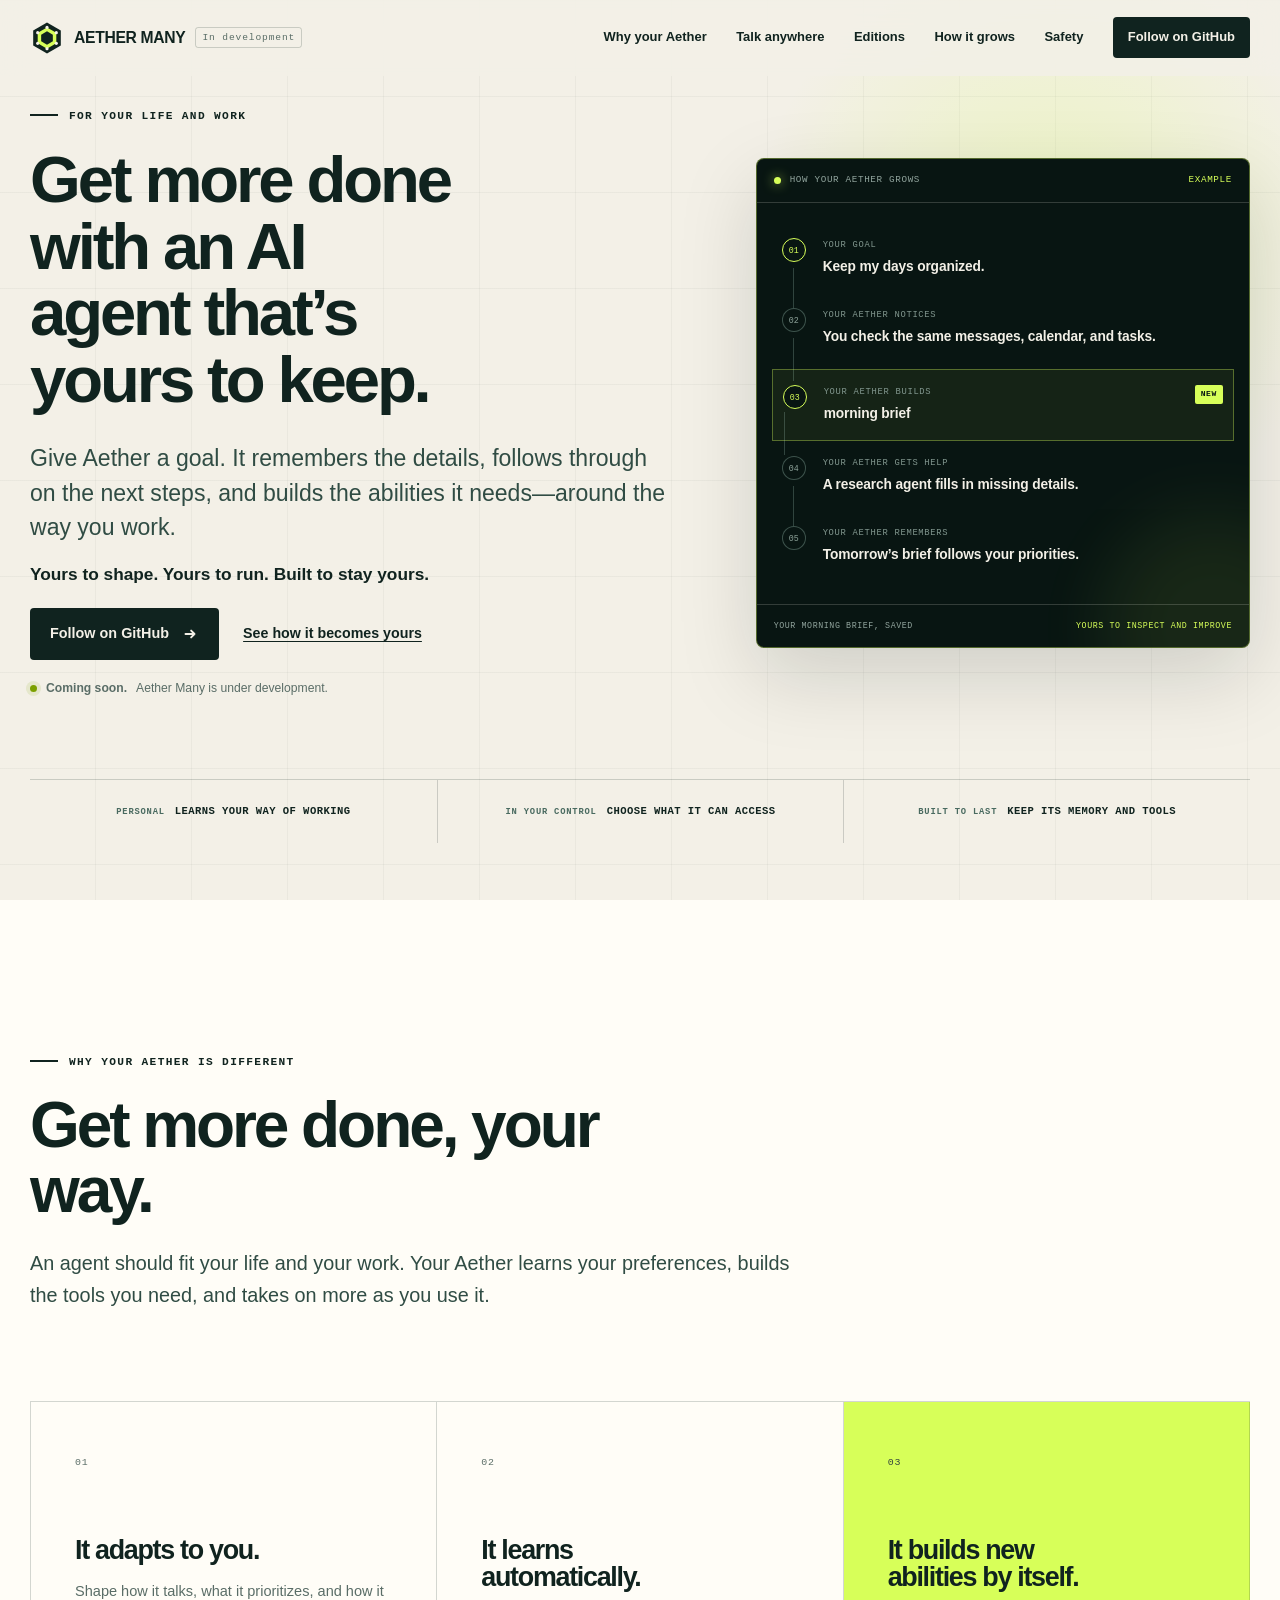
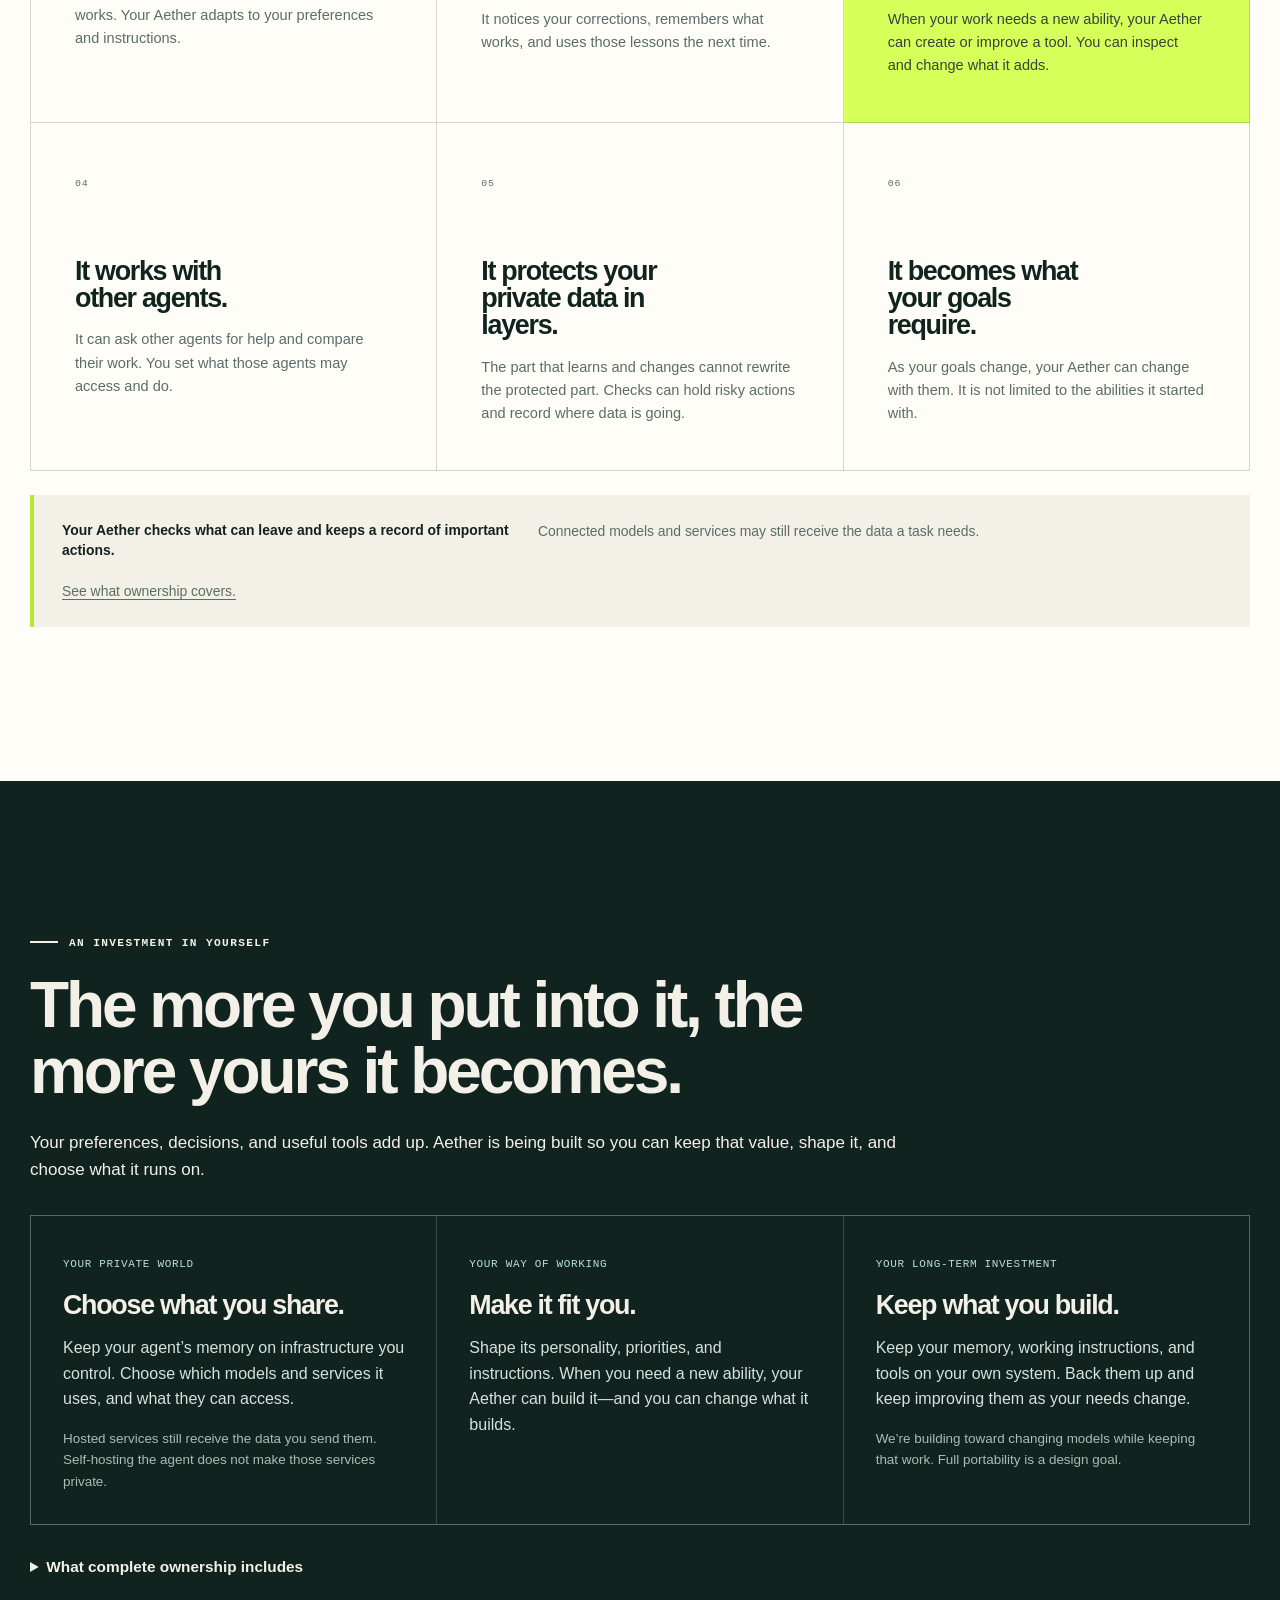
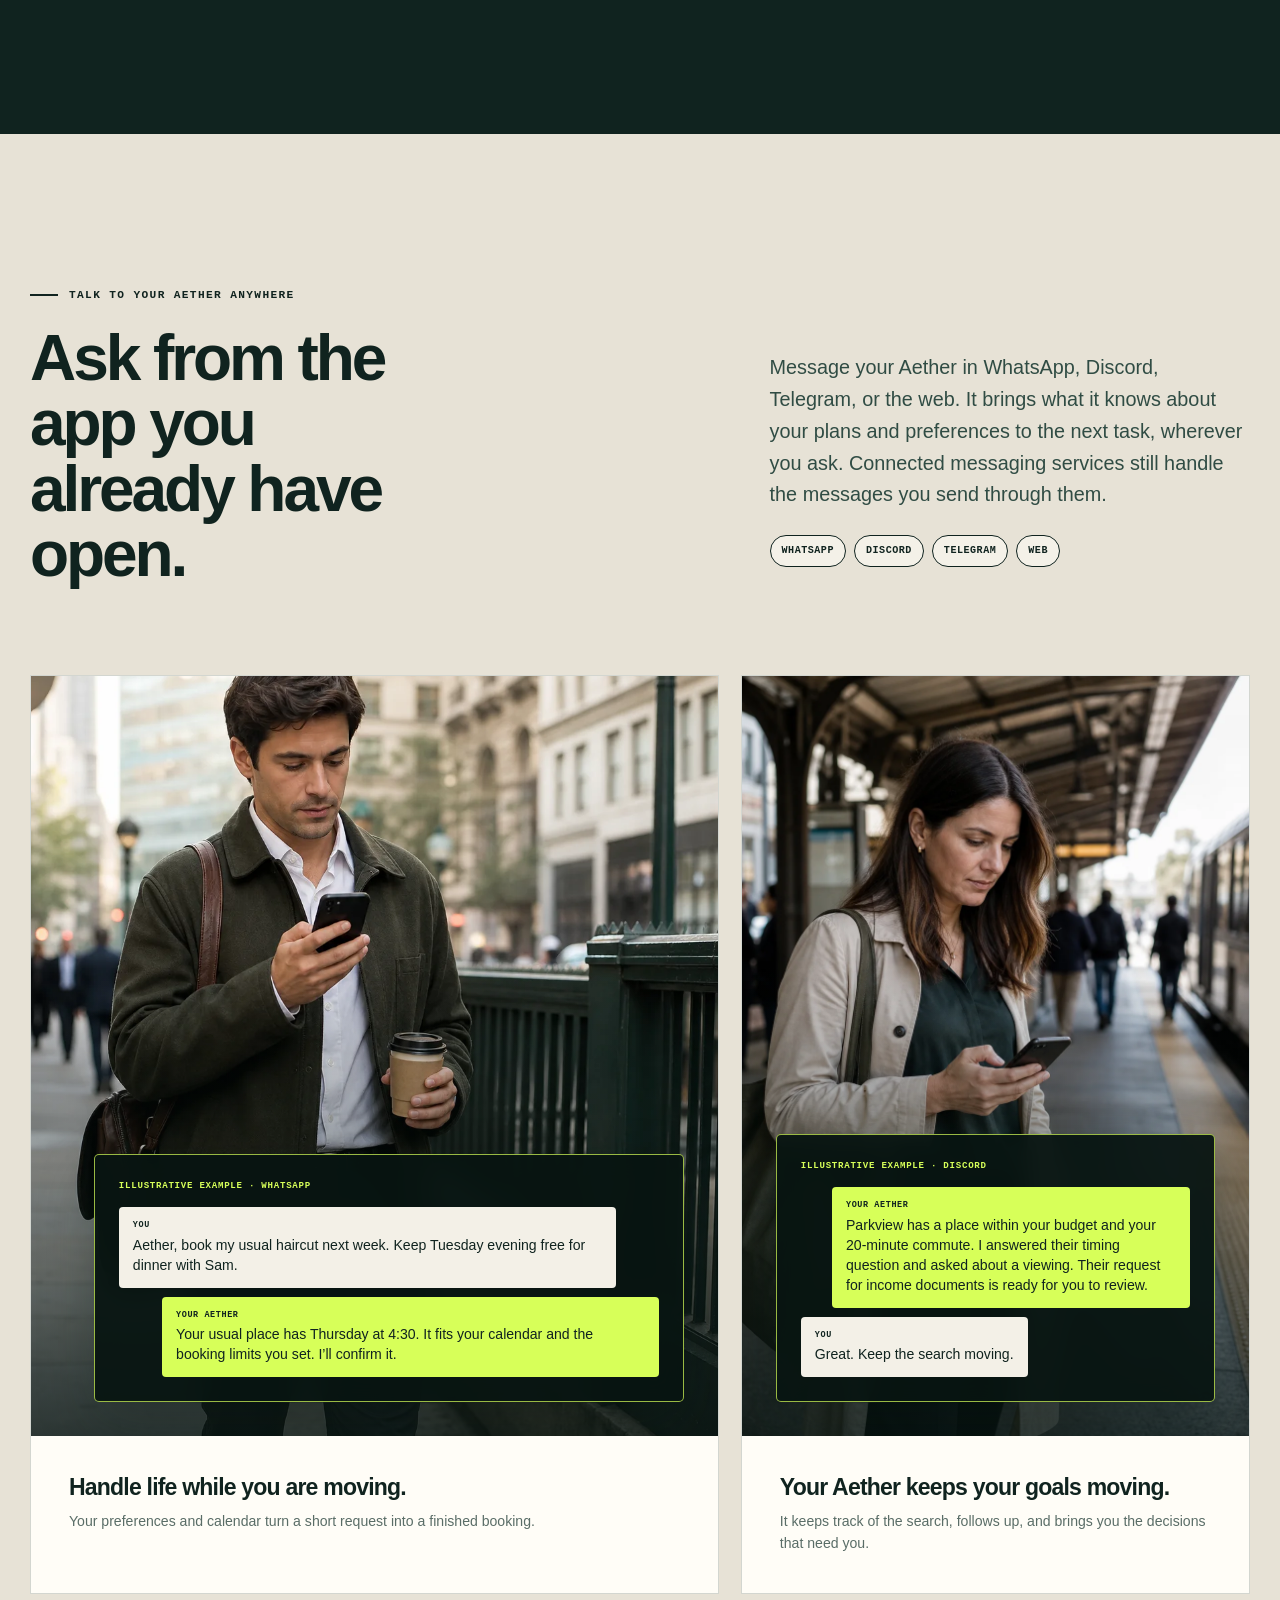
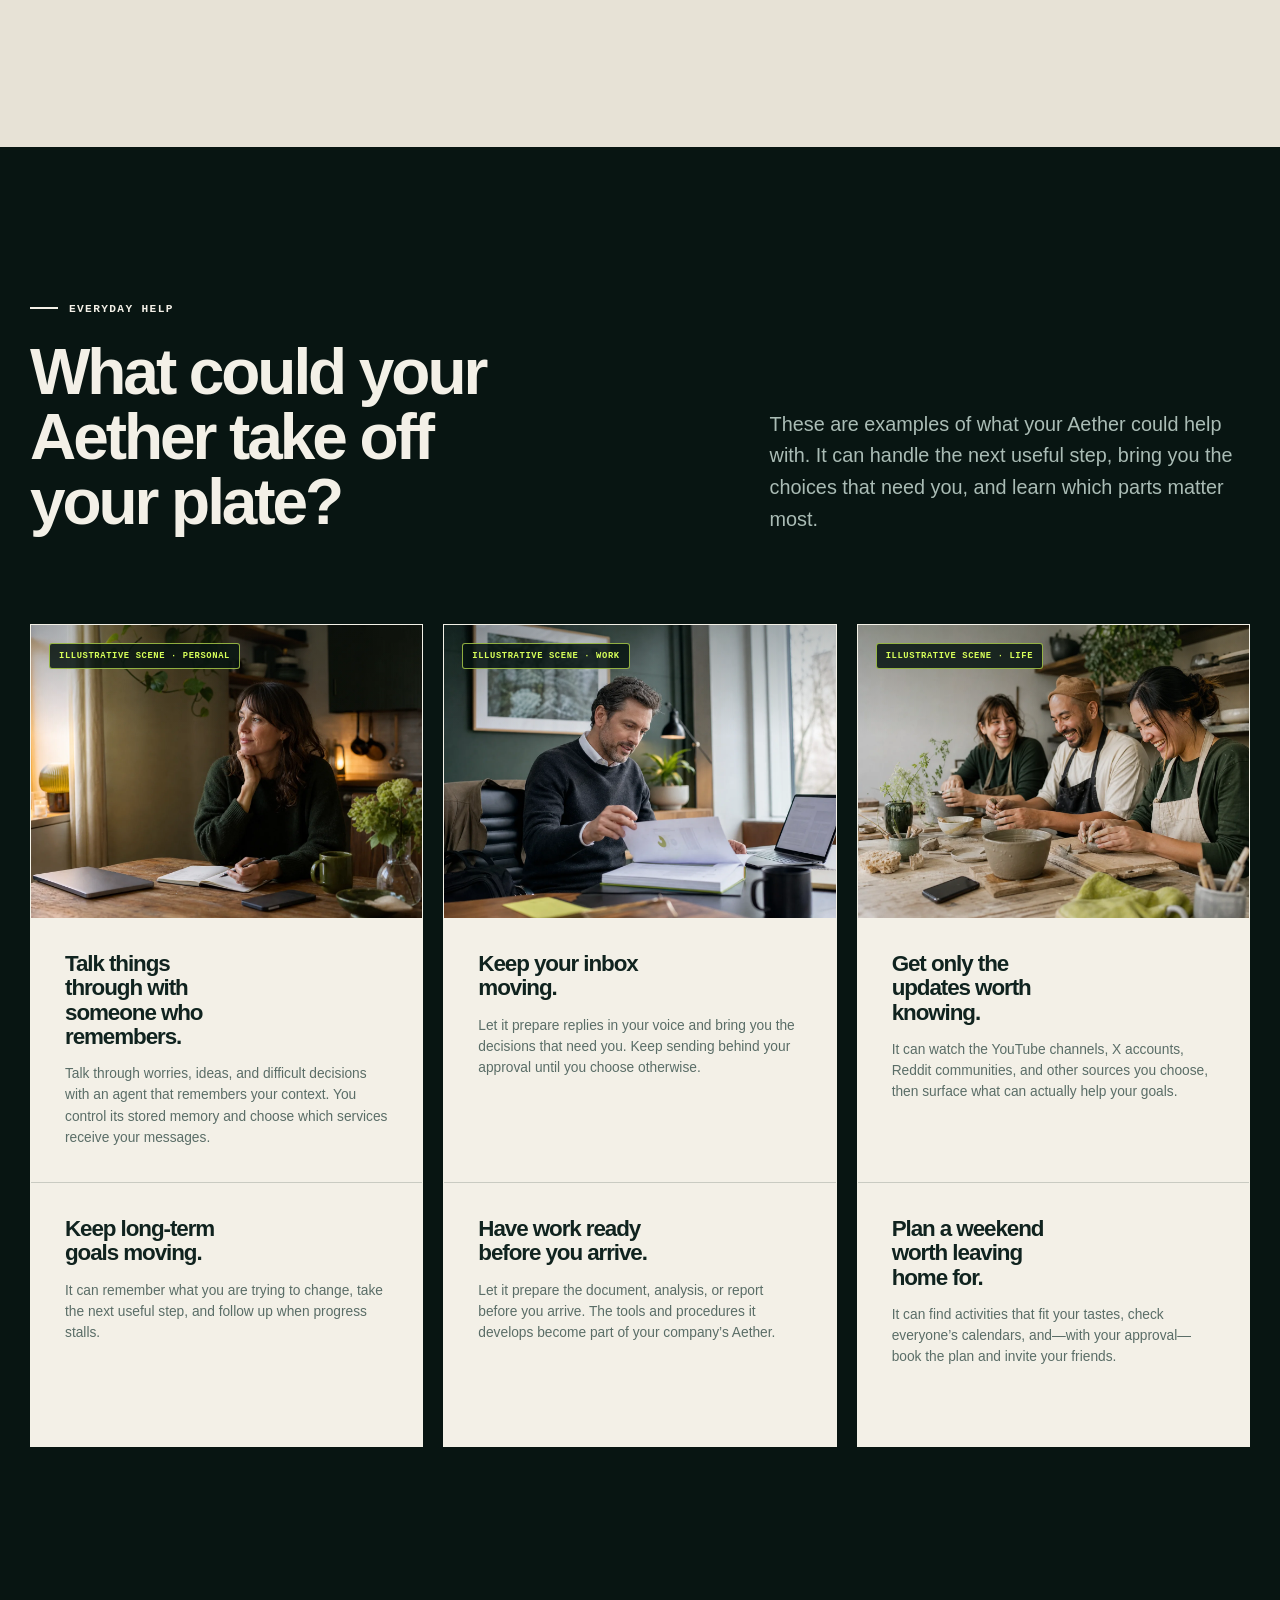
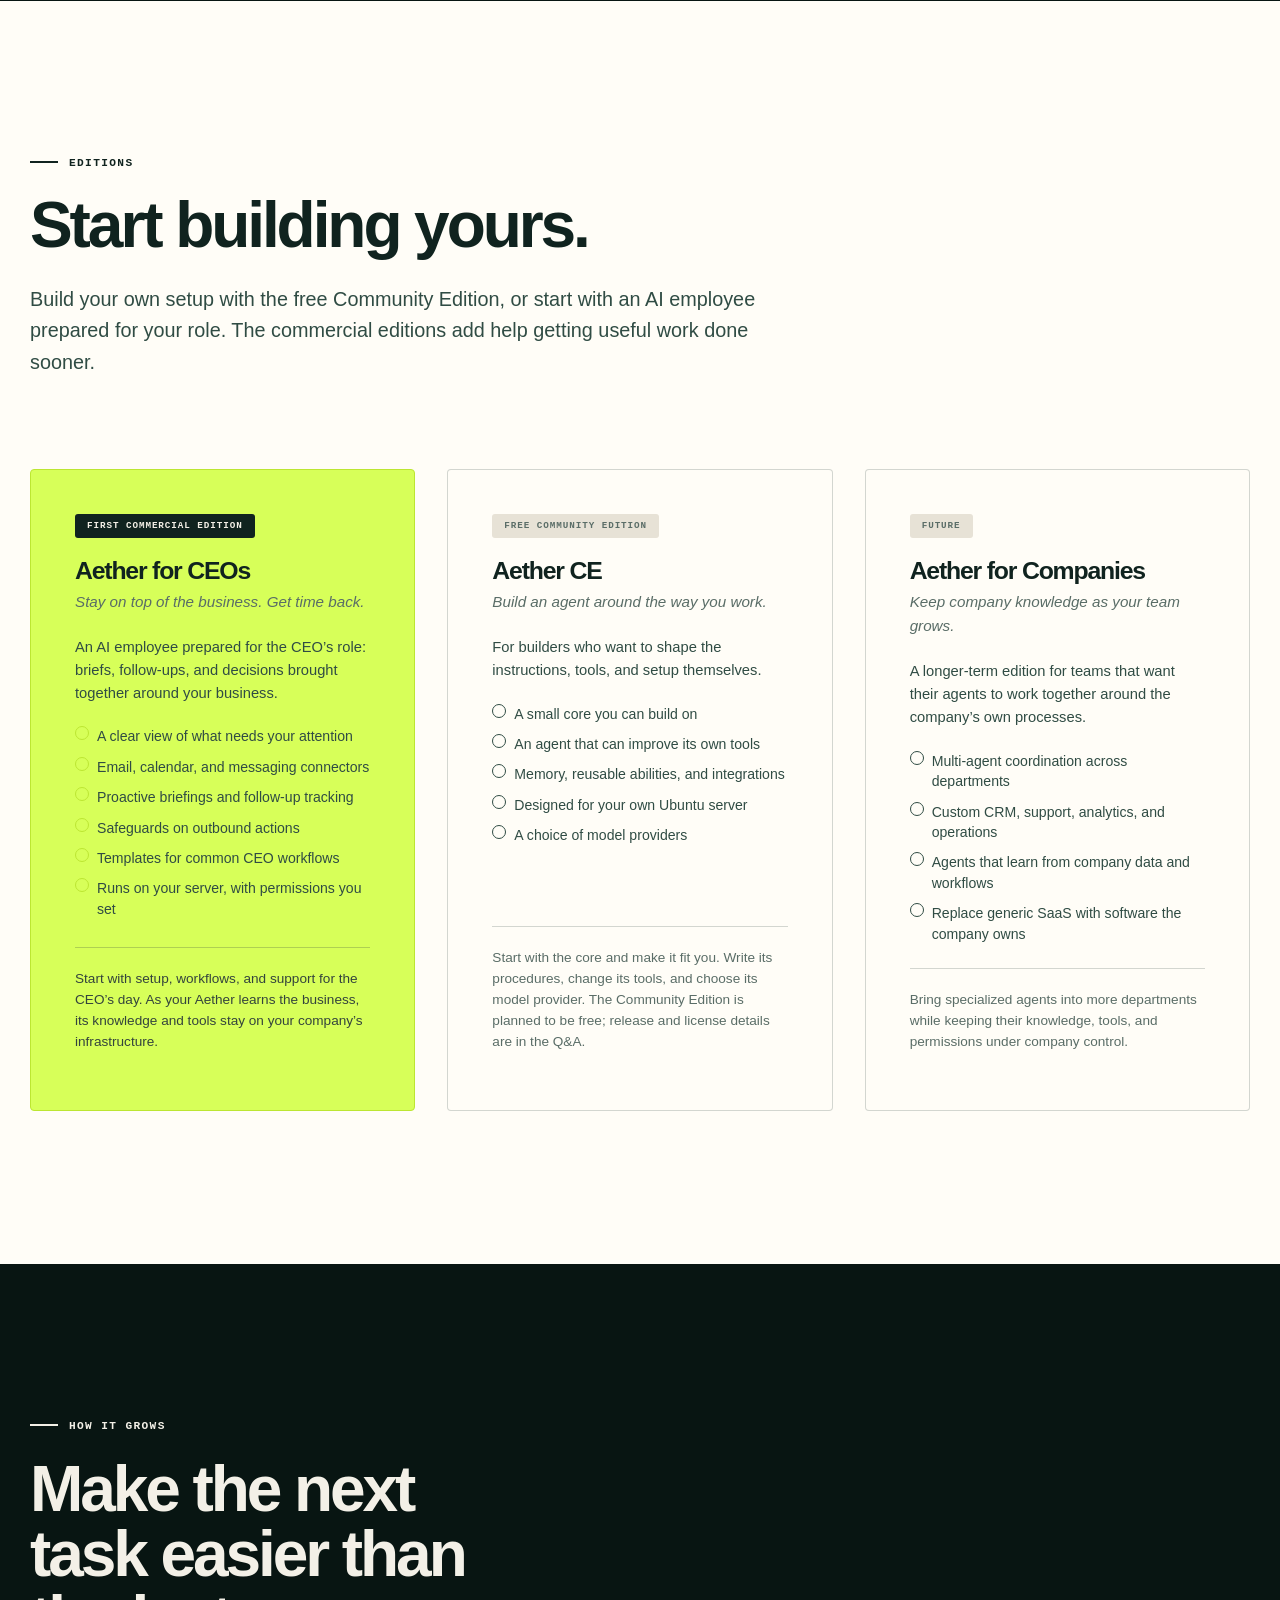
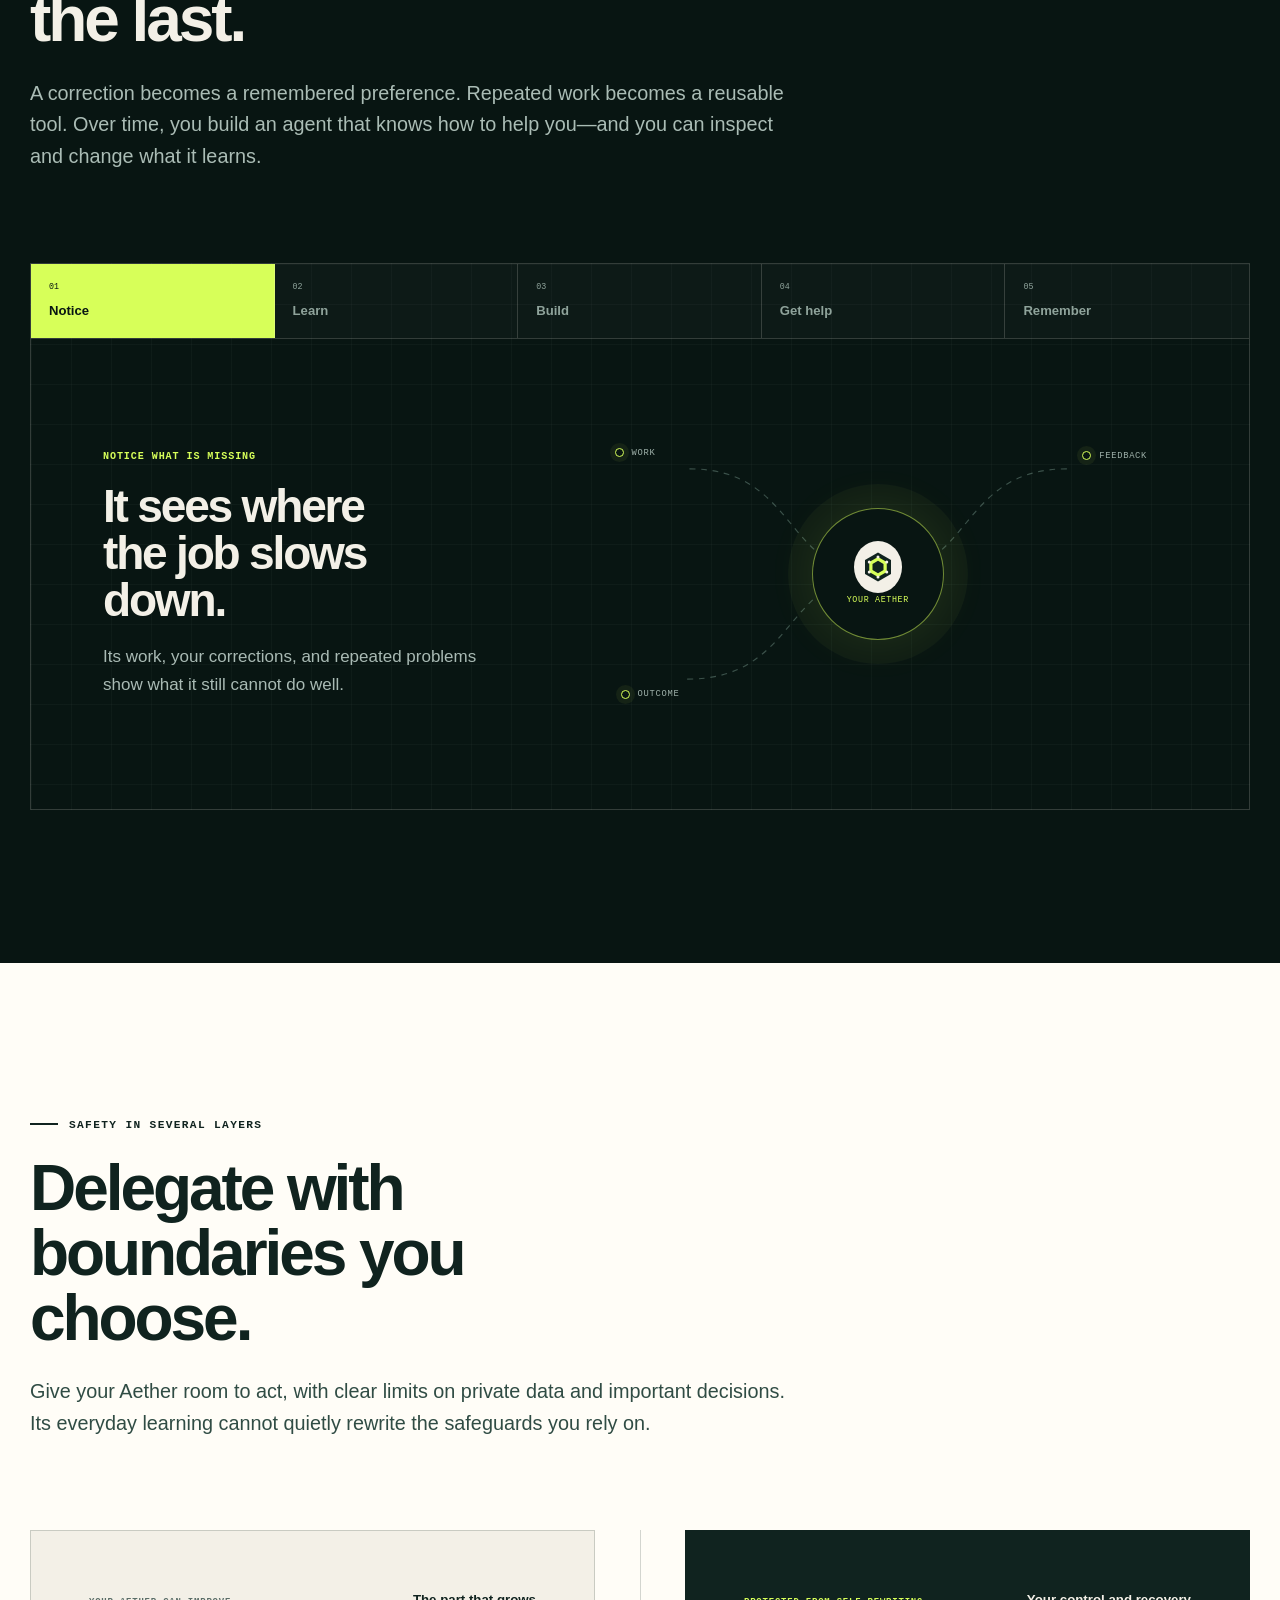
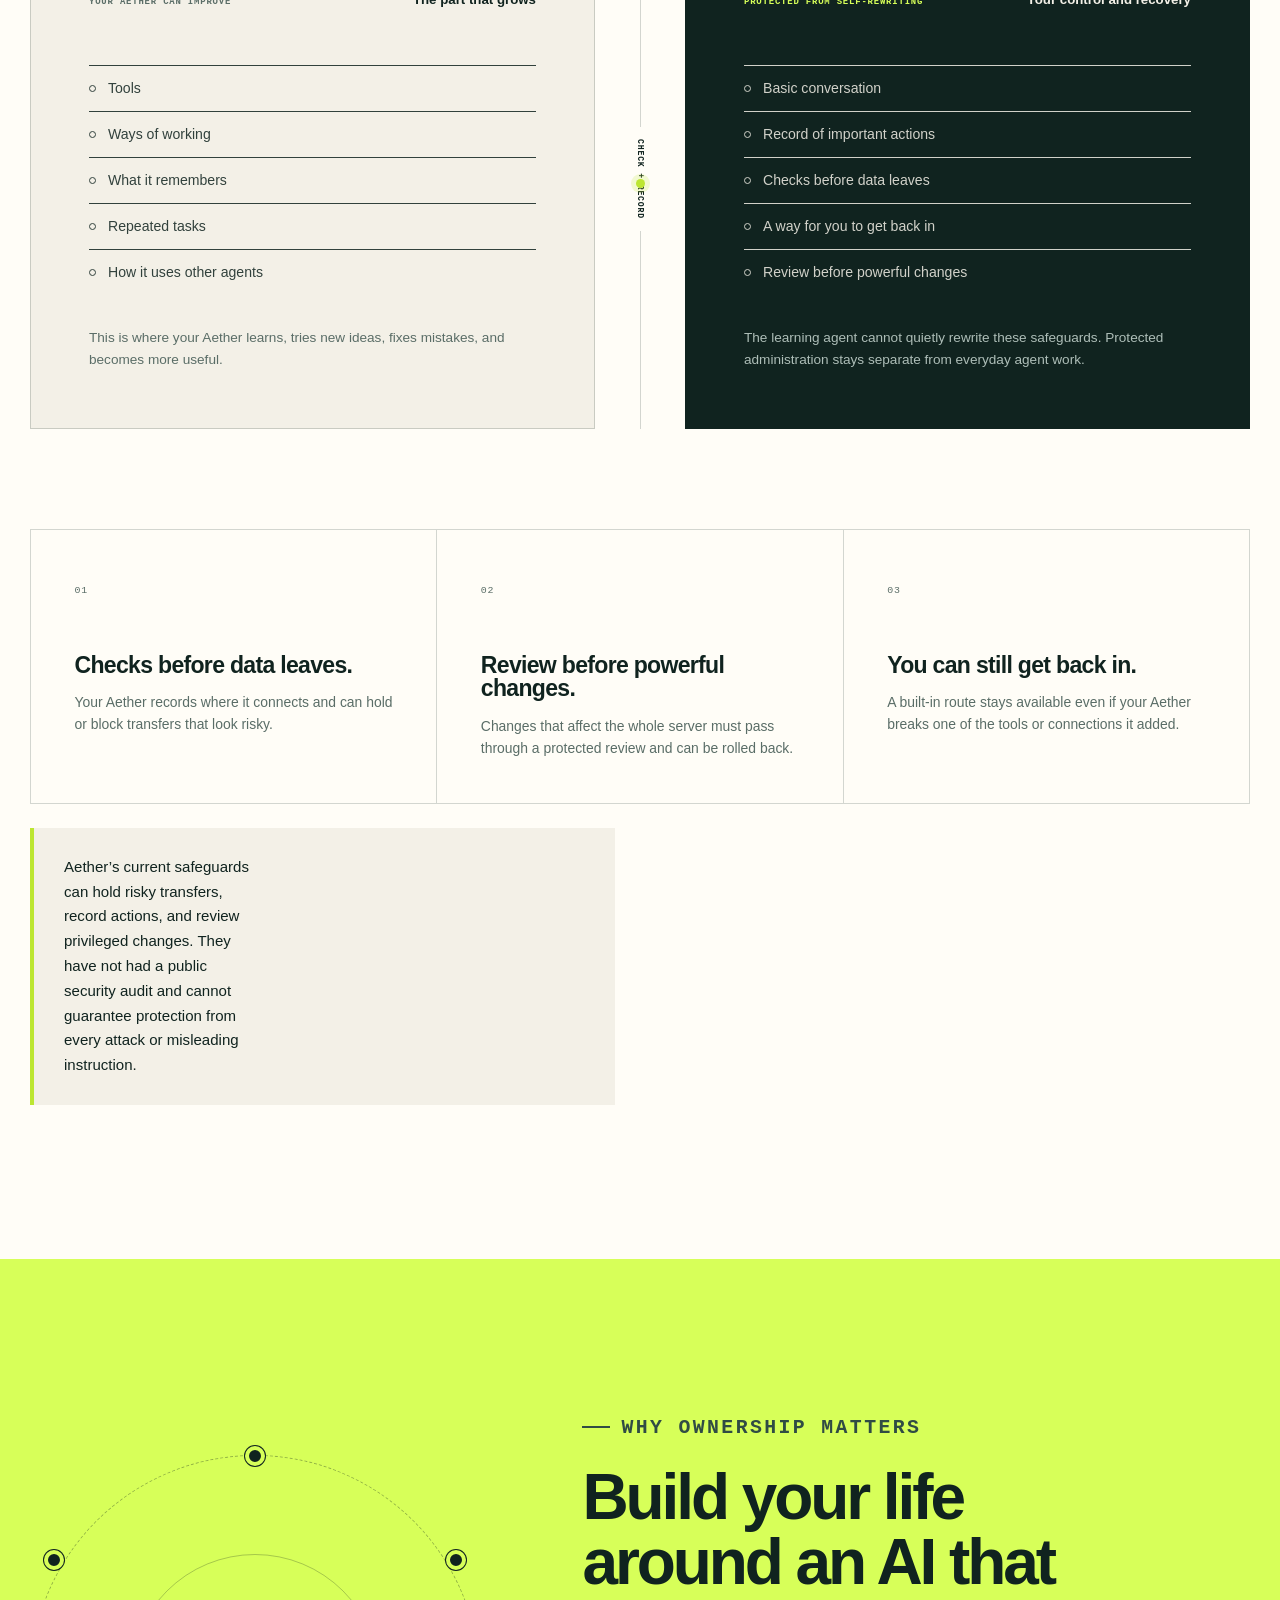
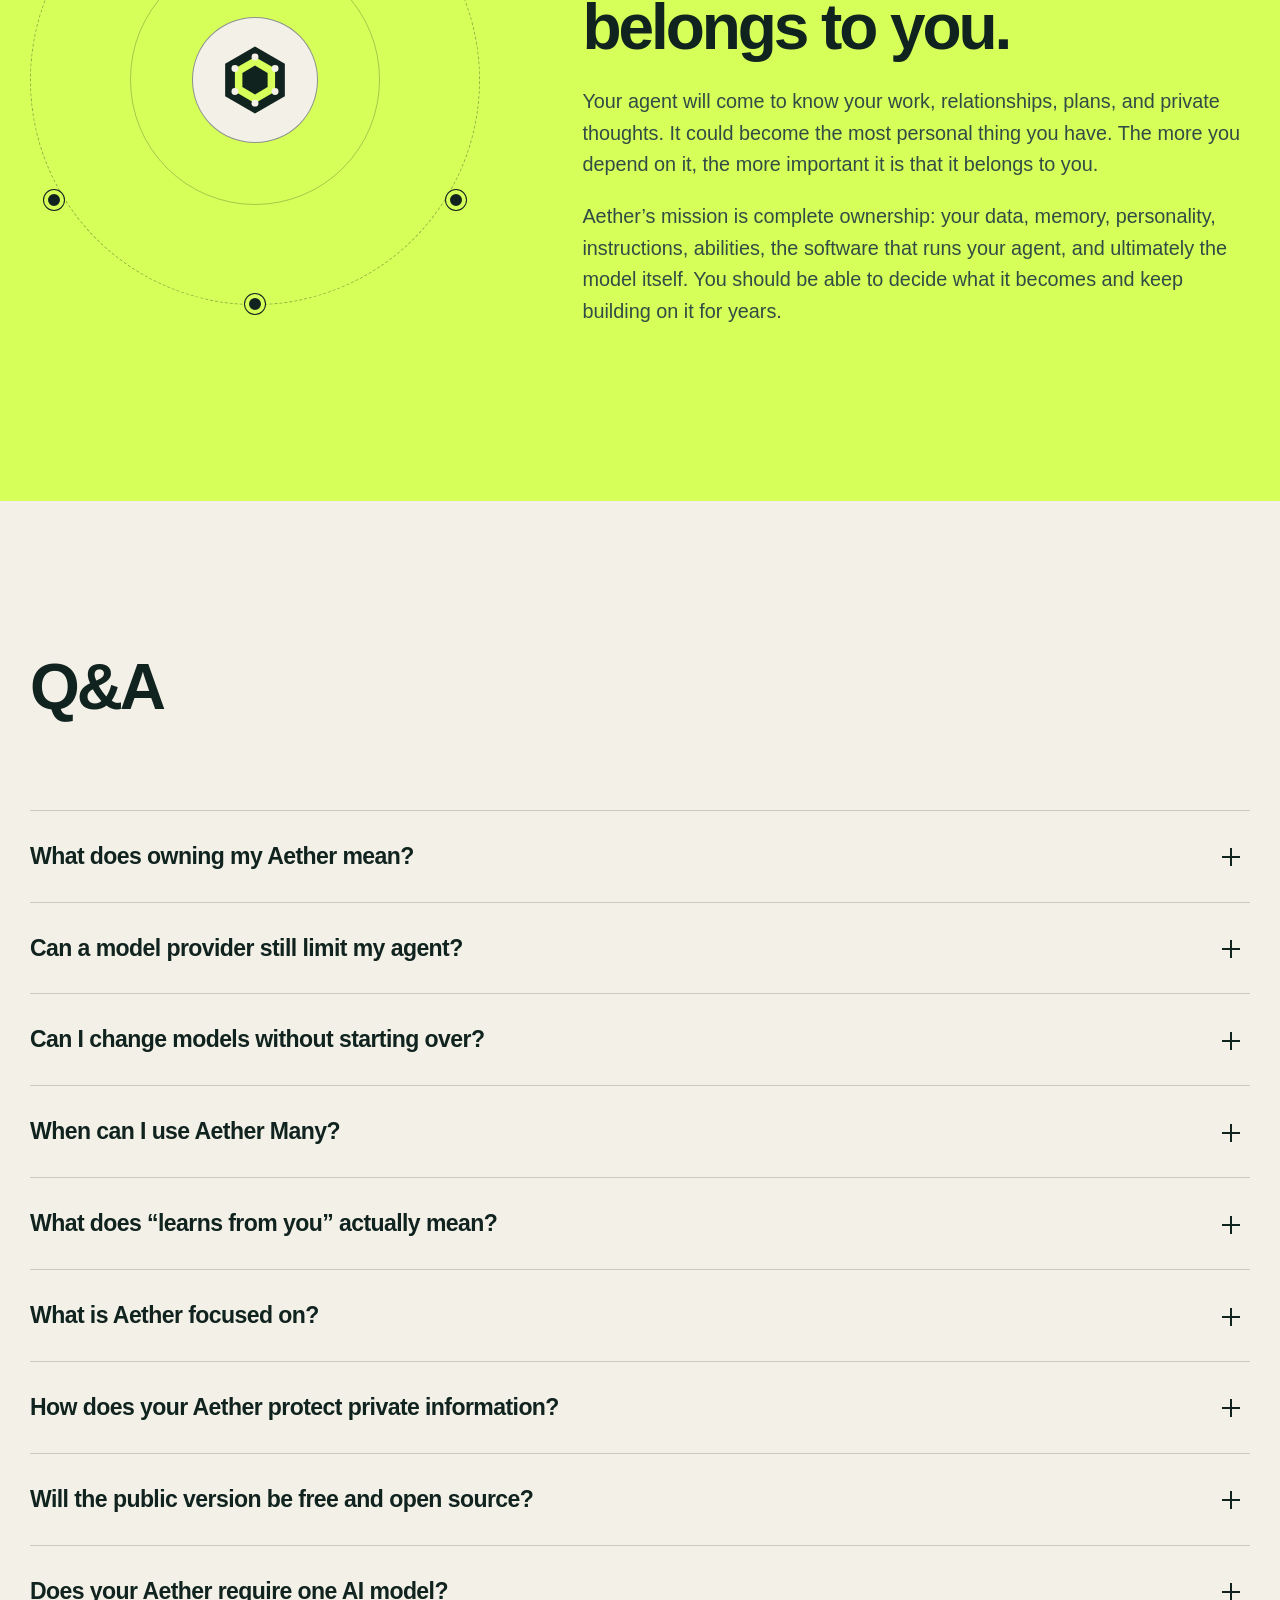
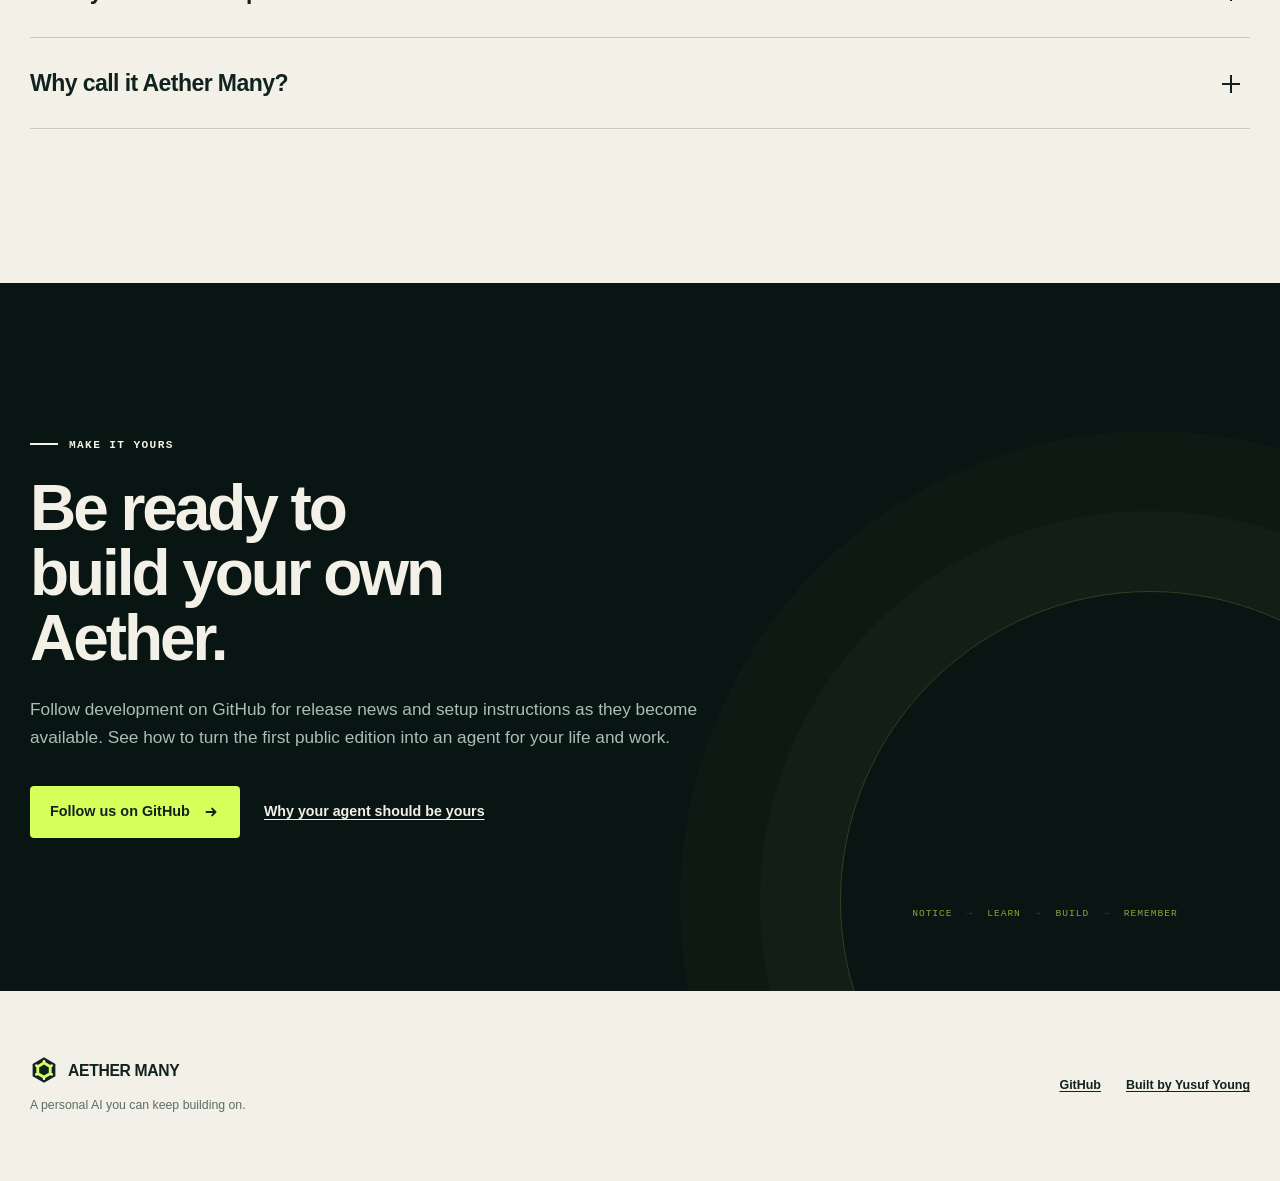
==== commit 80ef7d0b: "Lead Aether headline with productivity and lasting ownership" ====
--- a/index.html
+++ b/index.html
@@ -10,13 +10,13 @@
     >
     <meta property="og:type" content="website">
     <meta property="og:url" content="https://aethermany.com/">
-    <meta property="og:title" content="Aether Many — Your AI agent. Less on your plate.">
+    <meta property="og:title" content="Aether Many — Get more done with an AI agent that’s yours to keep.">
     <meta
       property="og:description"
-      content="Your AI agent. Less on your plate. Built to remember the details, follow through, and adapt to your life and work. Coming soon."
+      content="Get more done with an AI agent that’s yours to keep. Built to remember the details, follow through, and adapt to your life and work. Coming soon."
     >
     <meta name="twitter:card" content="summary">
-    <title>Aether Many — Your AI agent. Less on your plate.</title>
+    <title>Aether Many — Get more done with an AI agent that’s yours to keep.</title>
 
     <link rel="icon" href="/assets/favicon.svg" type="image/svg+xml">
     <link rel="stylesheet" href="/styles.css?v=20260912-1">
@@ -61,7 +61,7 @@
         <div class="hero-grid">
           <div class="hero-copy">
             <p class="eyebrow reveal">For your life and work</p>
-            <h1 id="hero-title" class="reveal" tabindex="-1">Your AI agent. Less on your plate.</h1>
+            <h1 id="hero-title" class="reveal" tabindex="-1">Get more done with an AI agent that’s yours to keep.</h1>
             <p class="hero-lead reveal">
               Give Aether a goal. It remembers the details, follows through on the next steps, and builds the abilities it needs—around the way you work.
             </p>
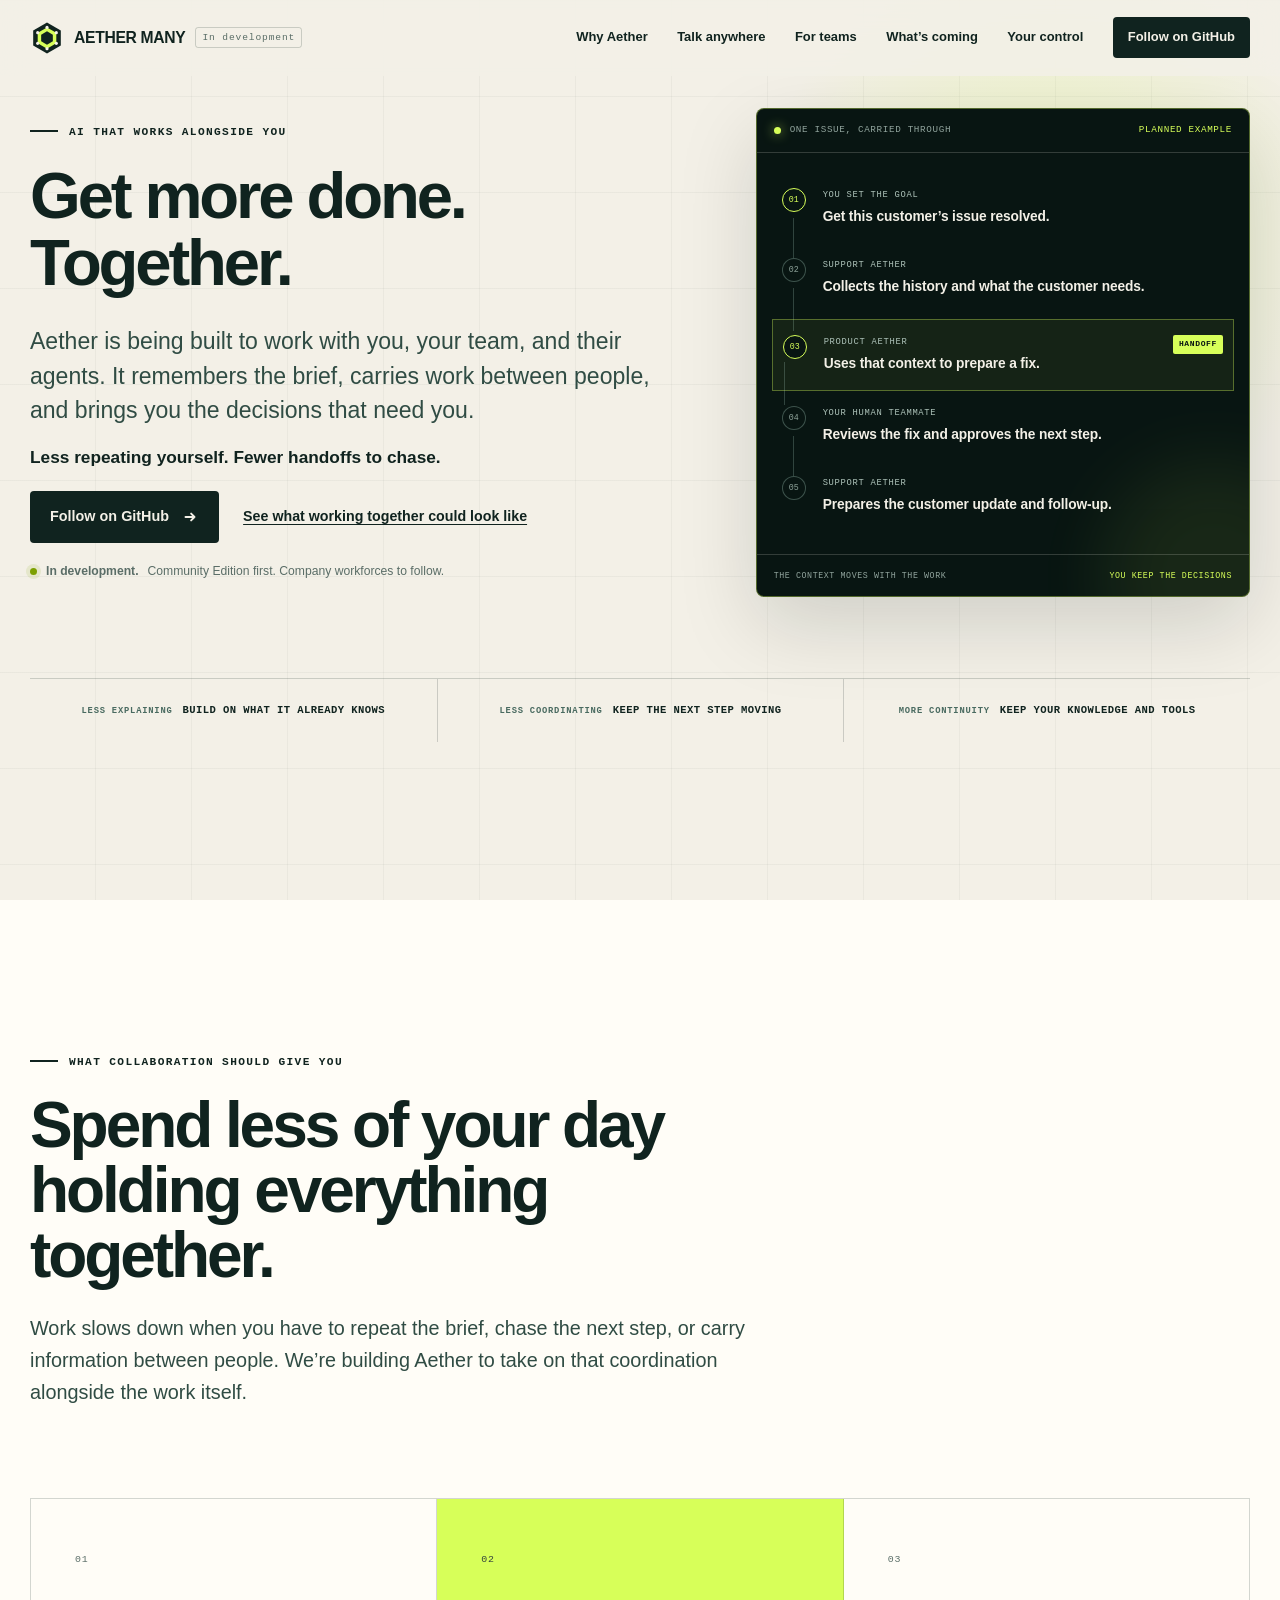
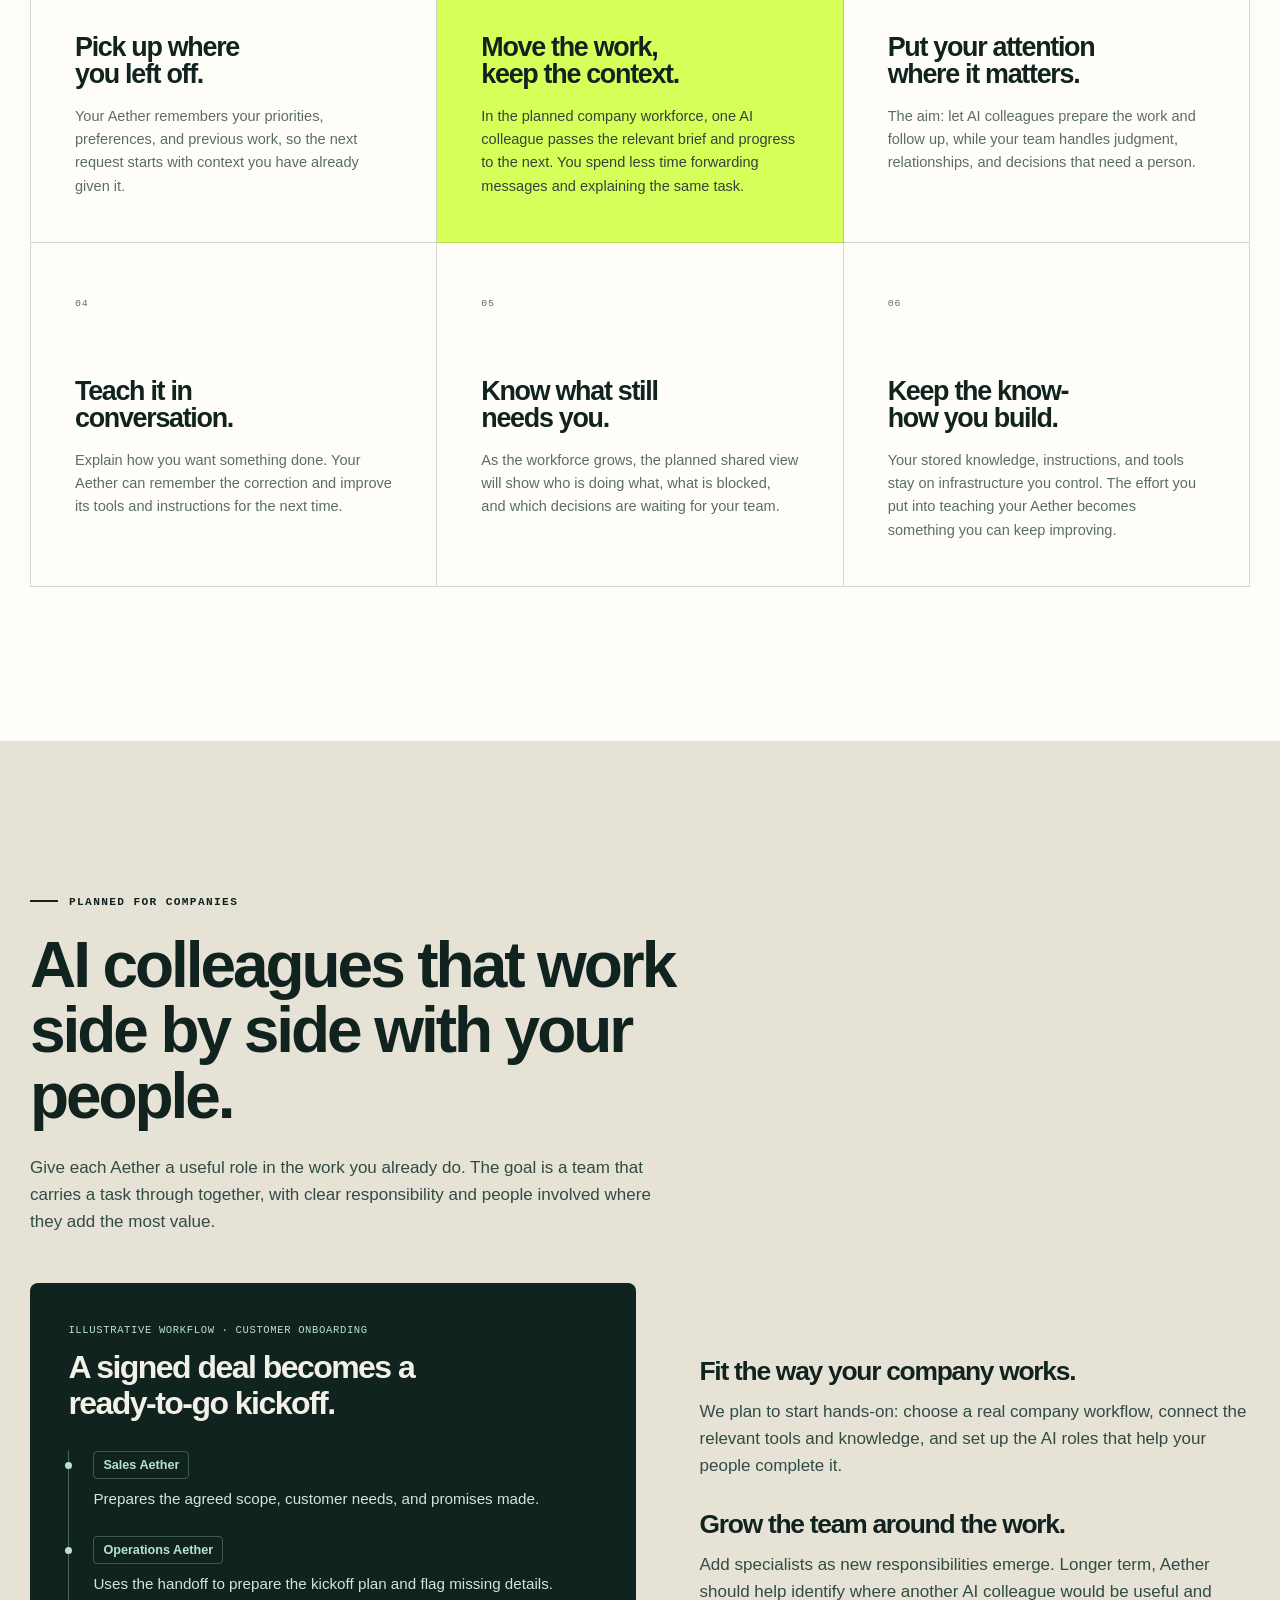
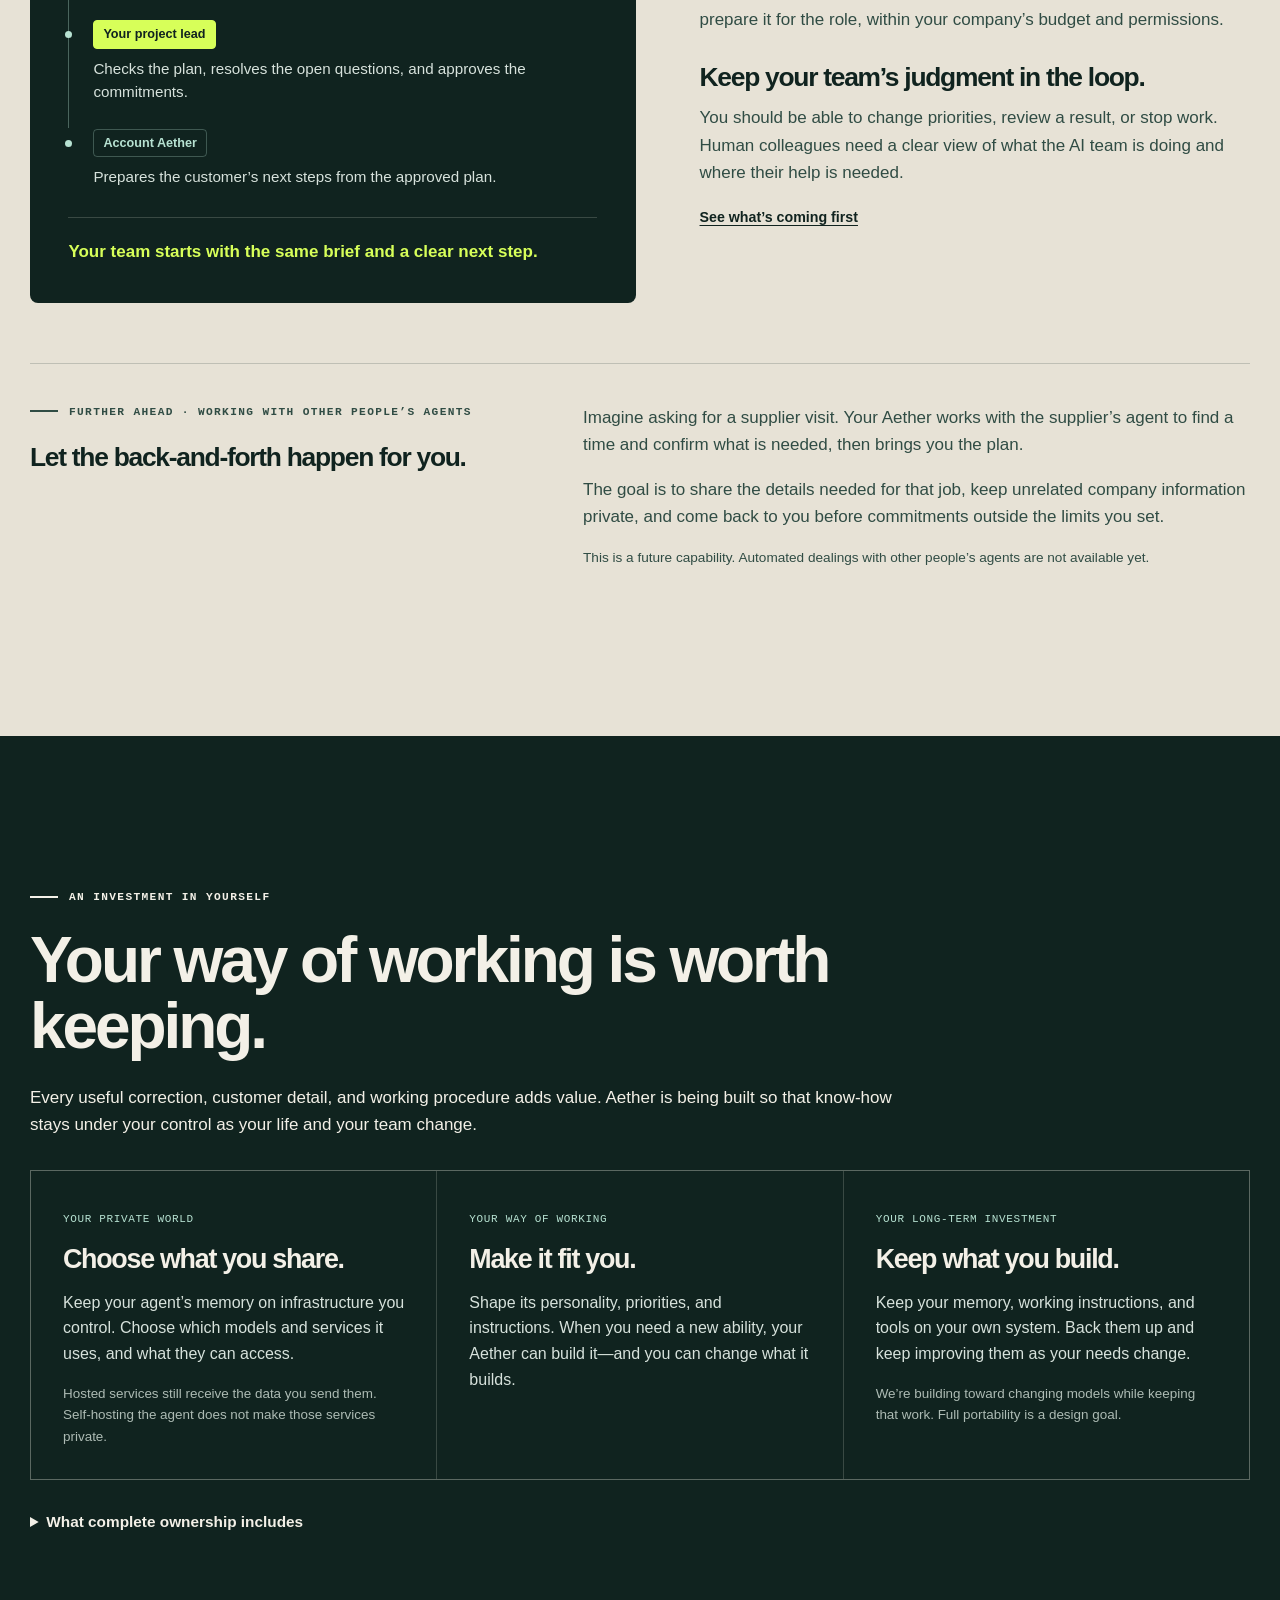
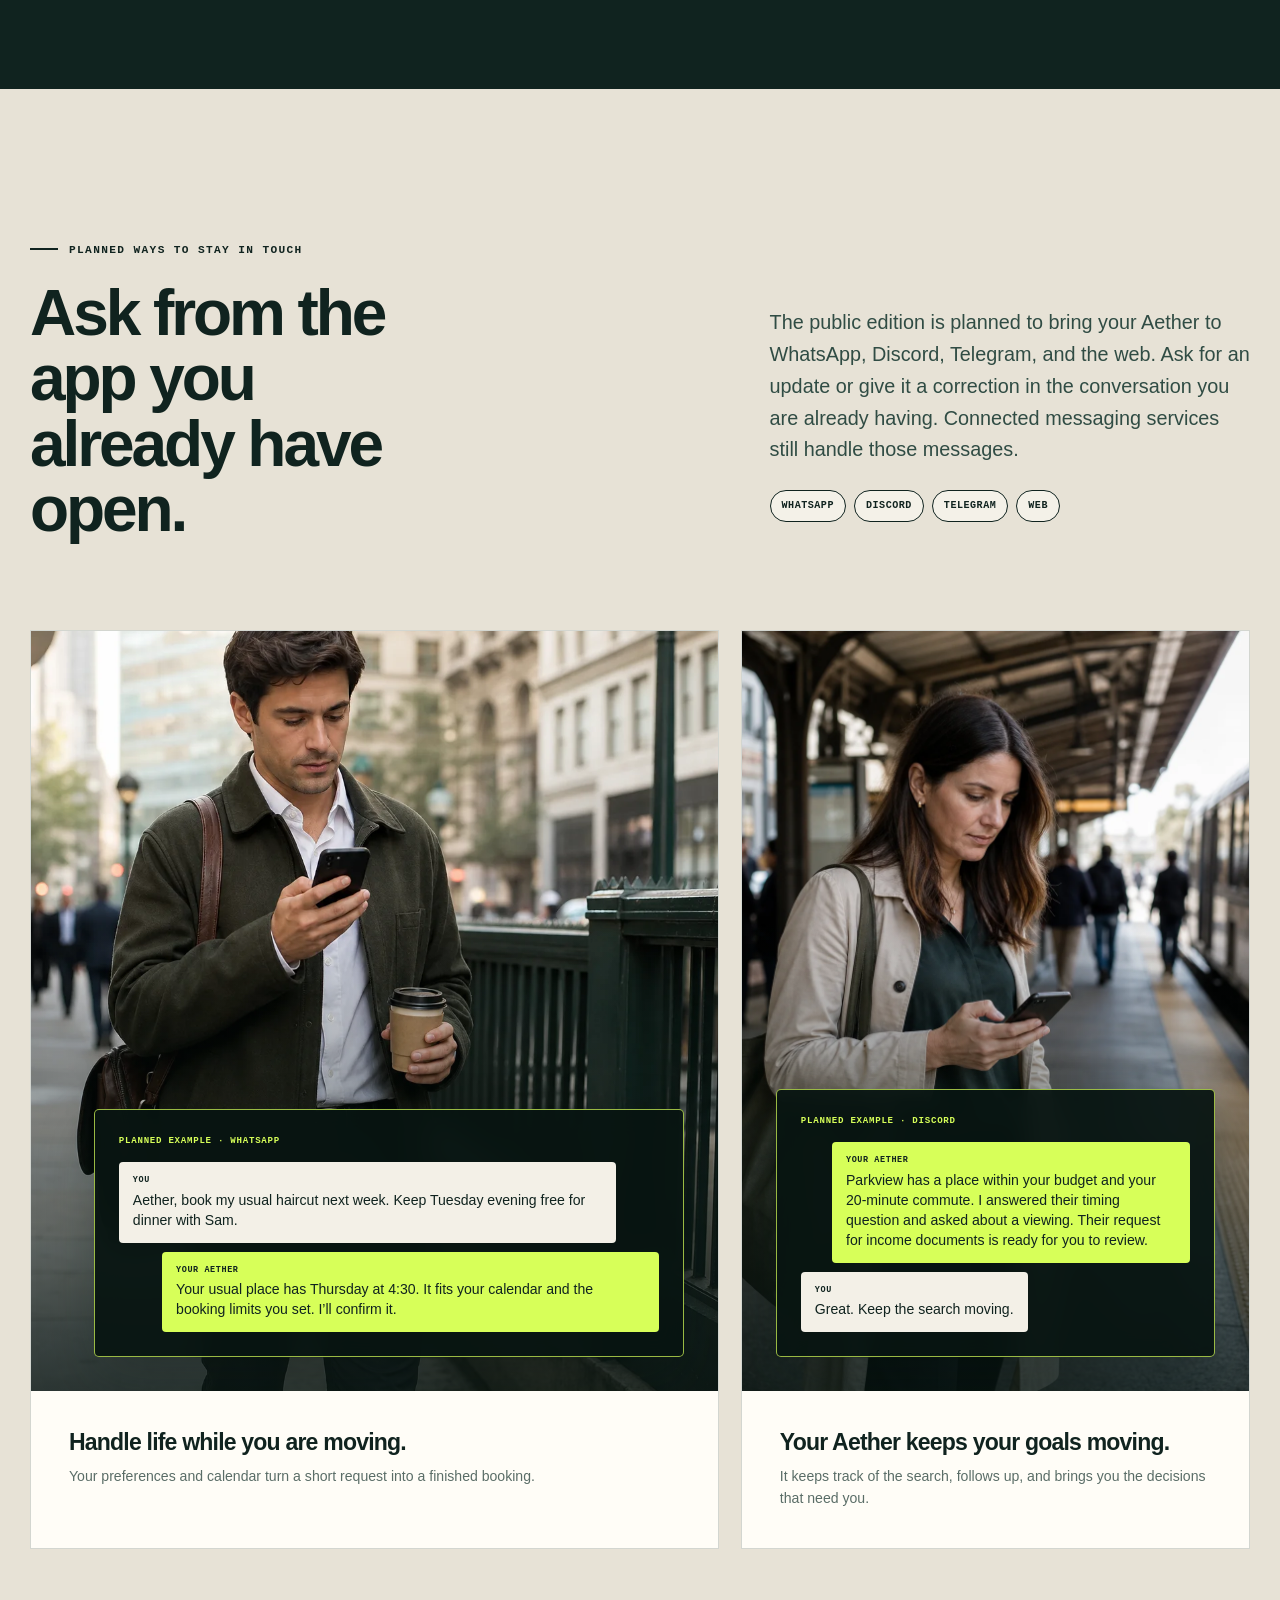
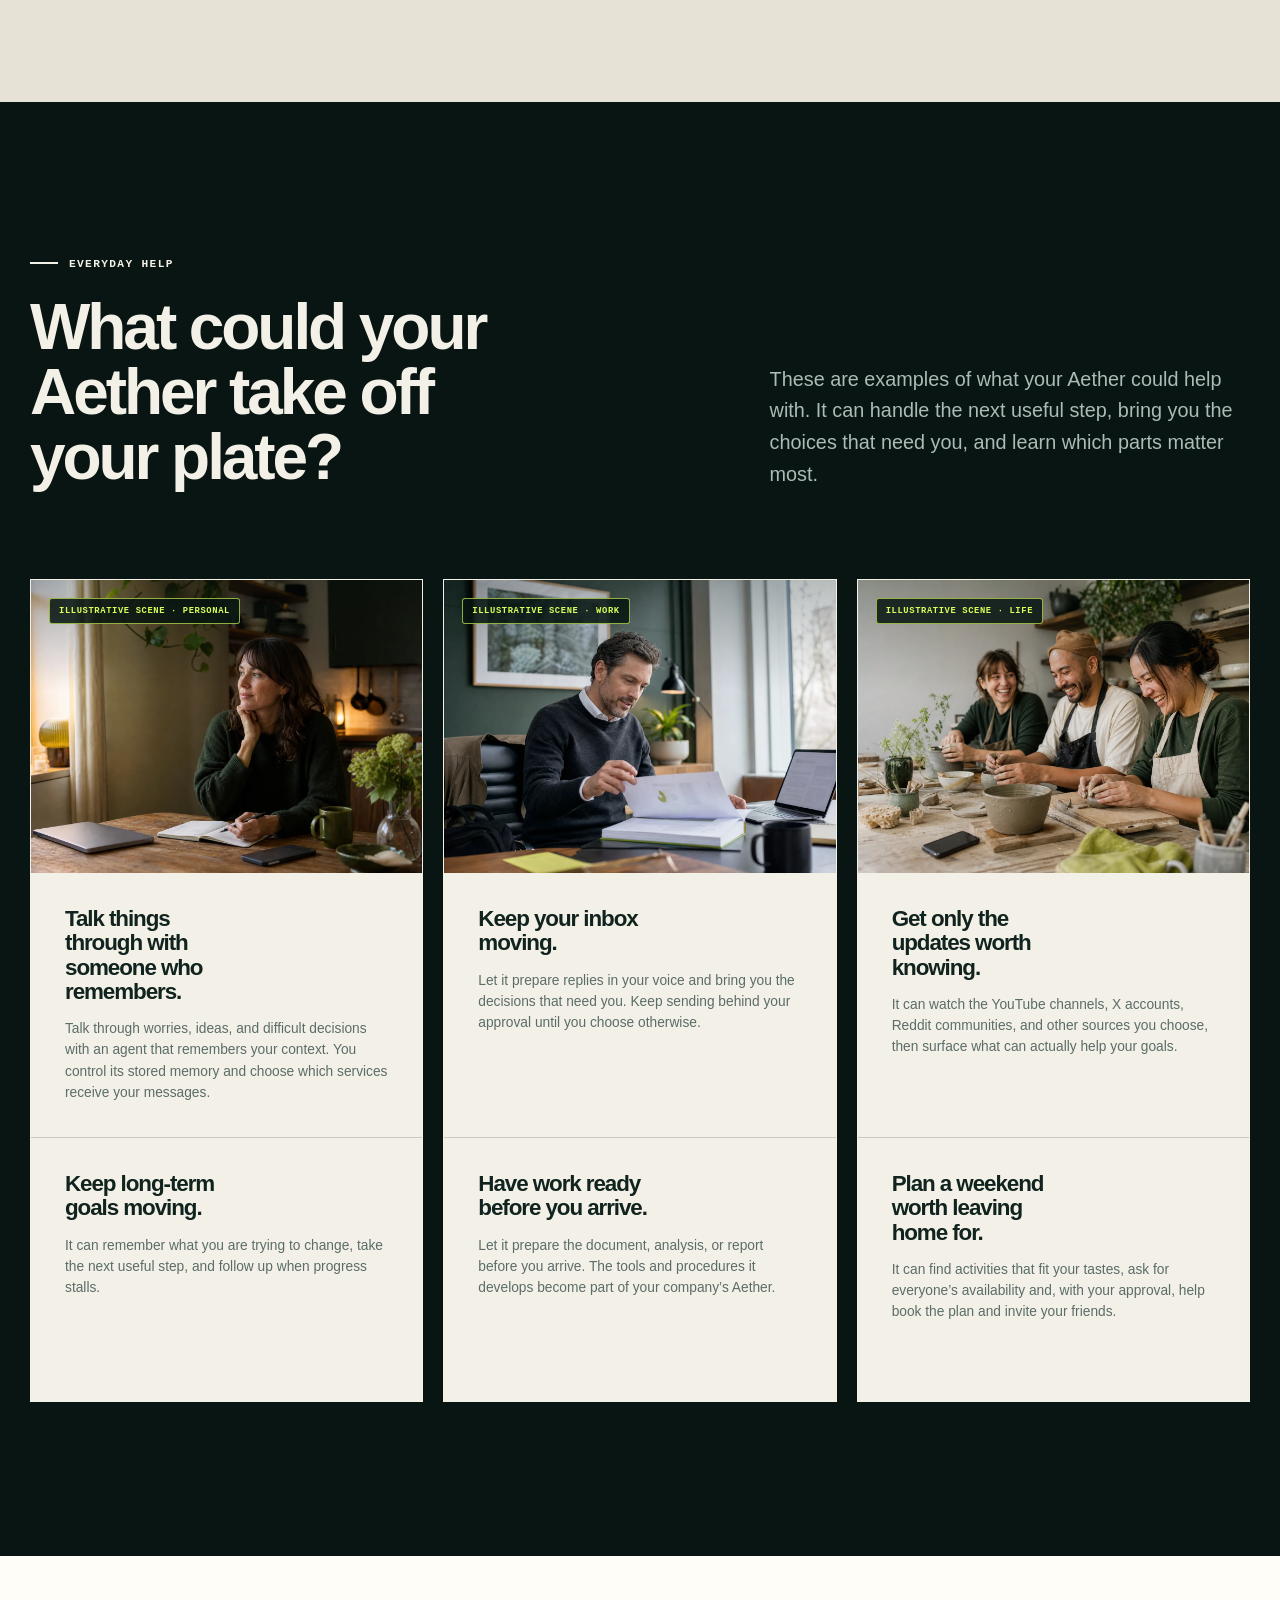
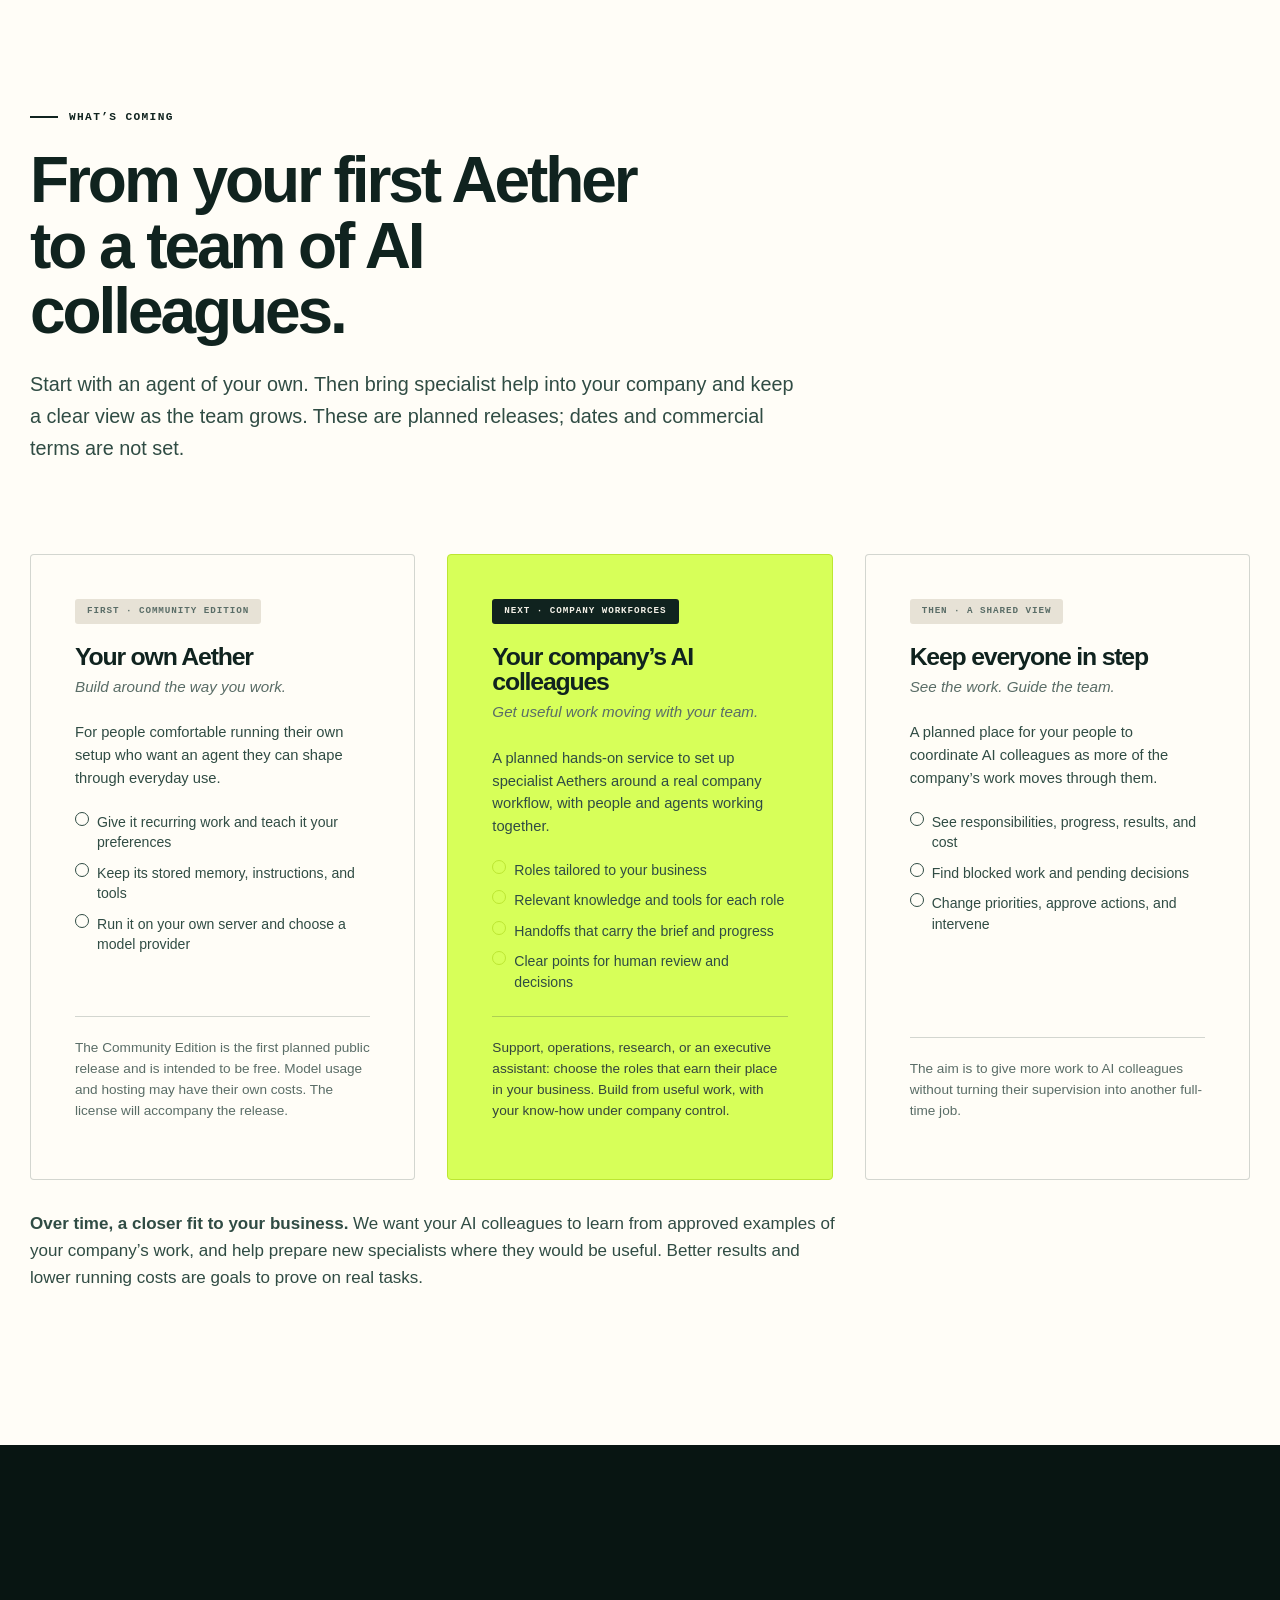
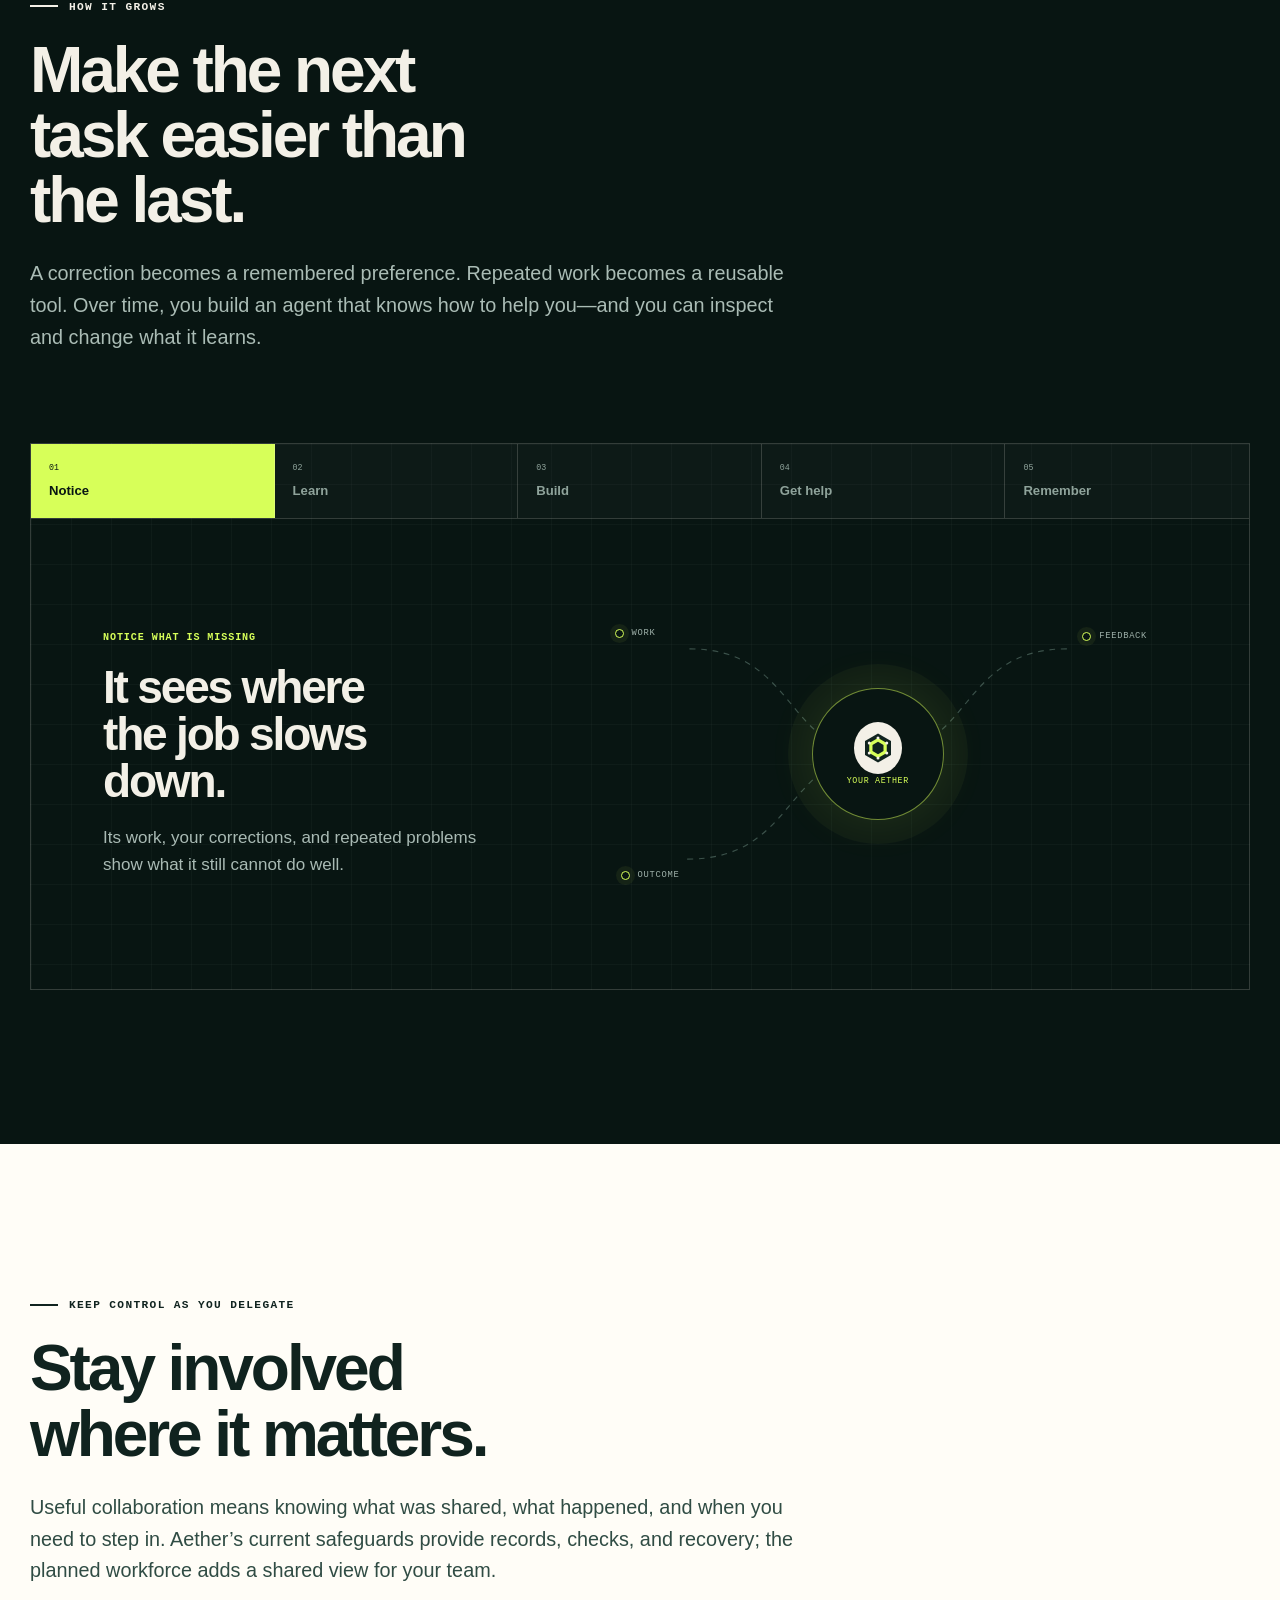
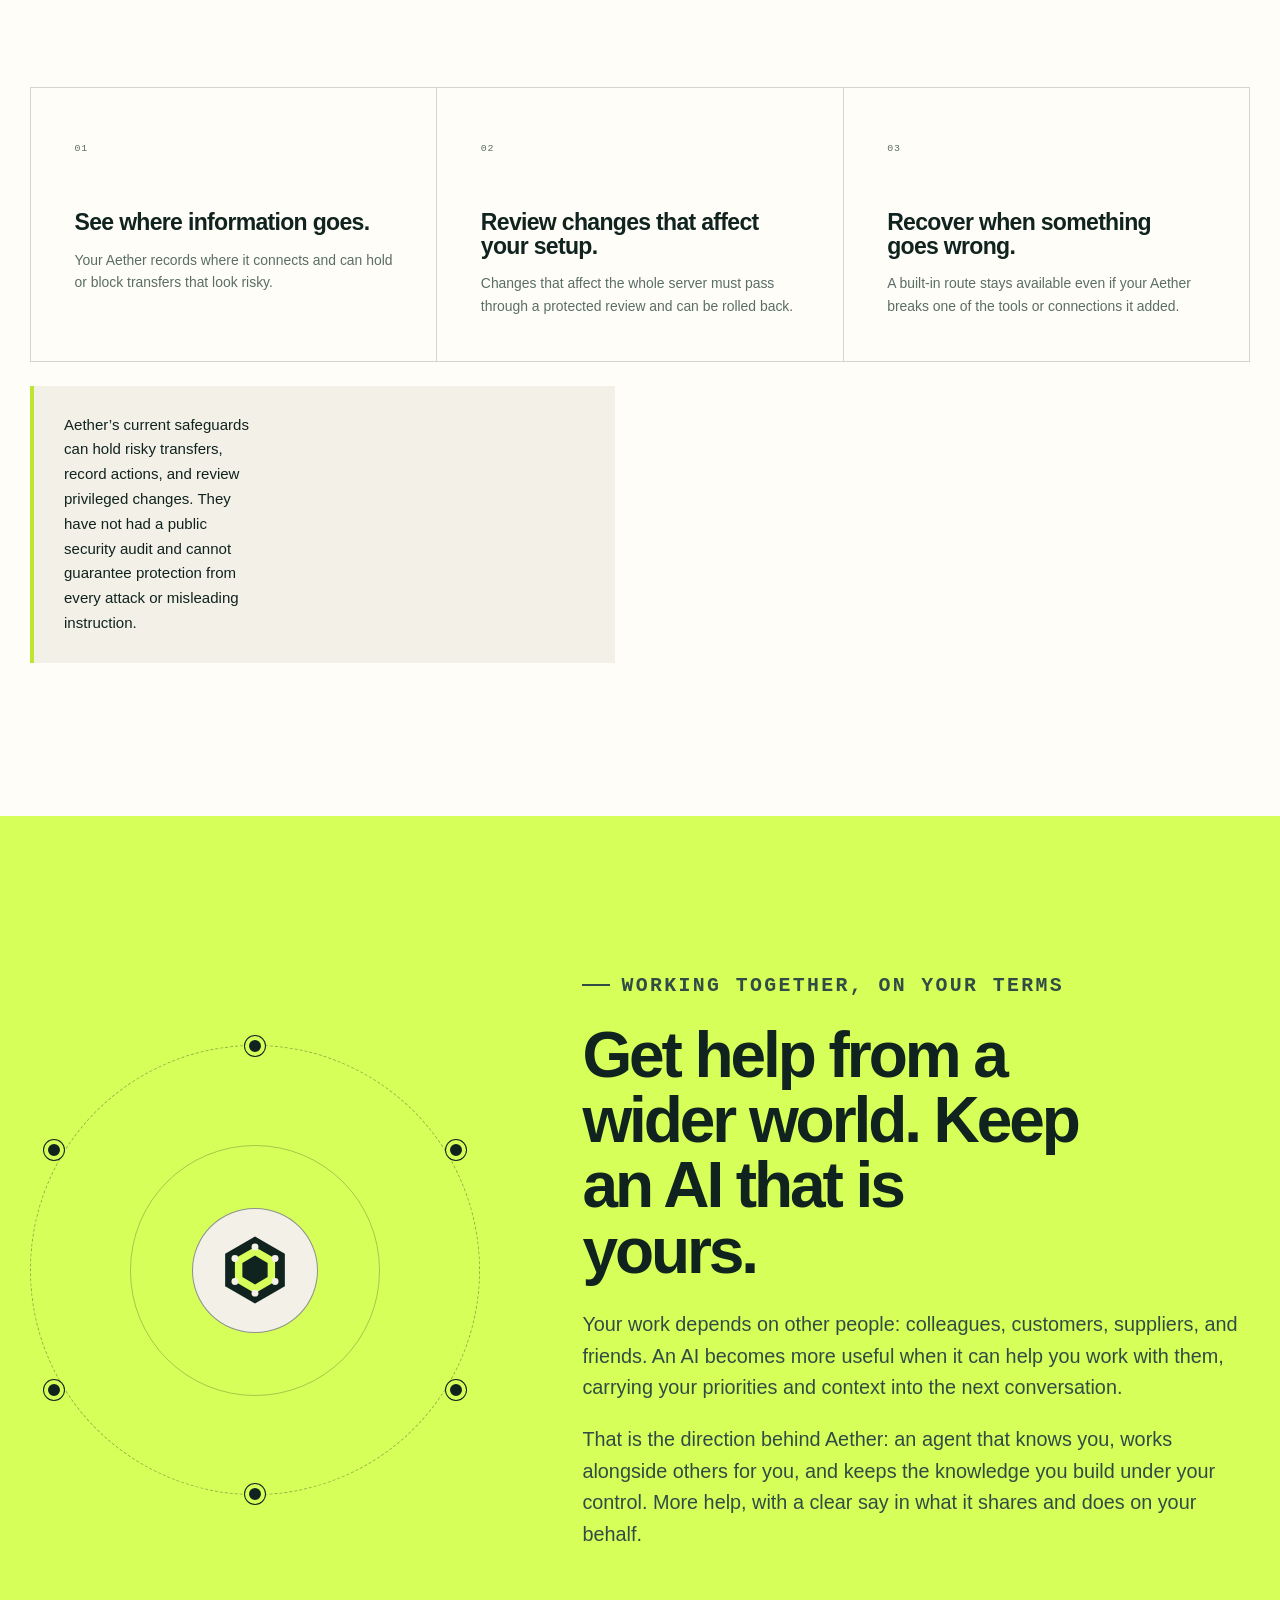
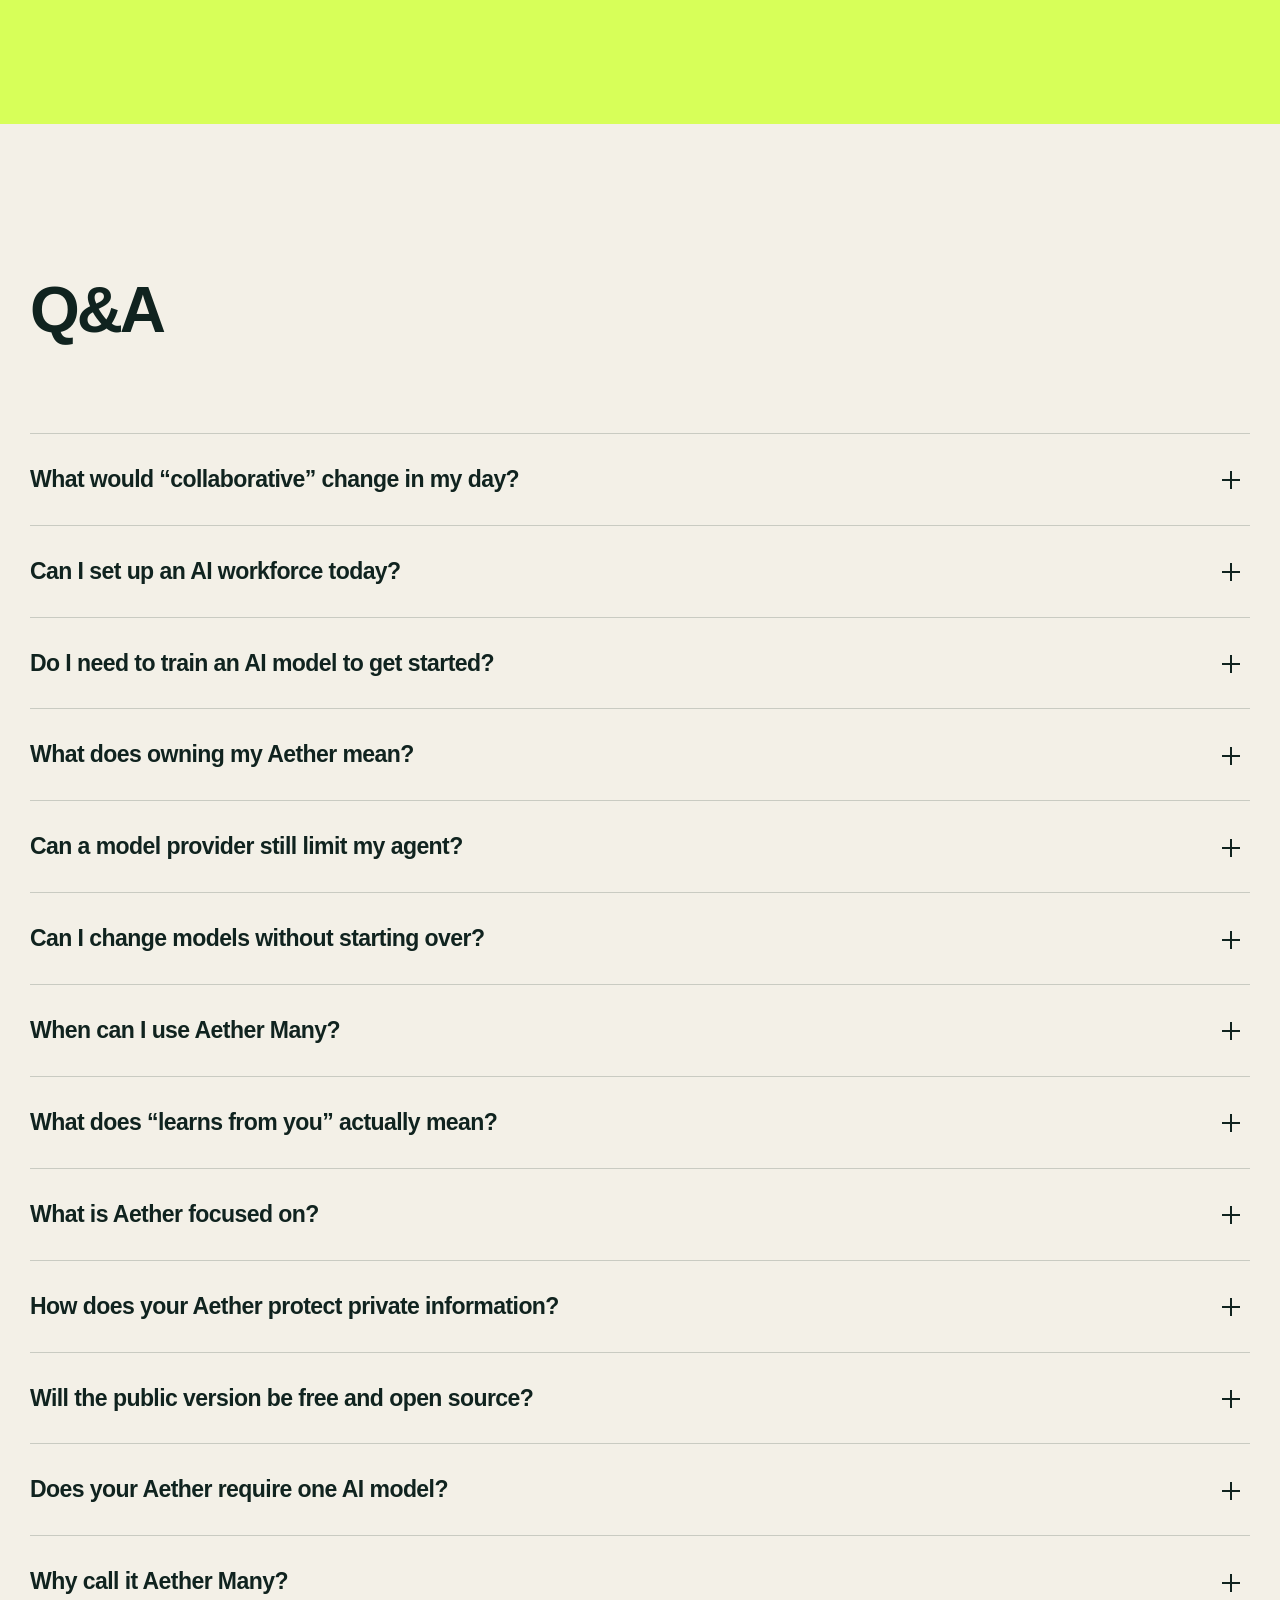
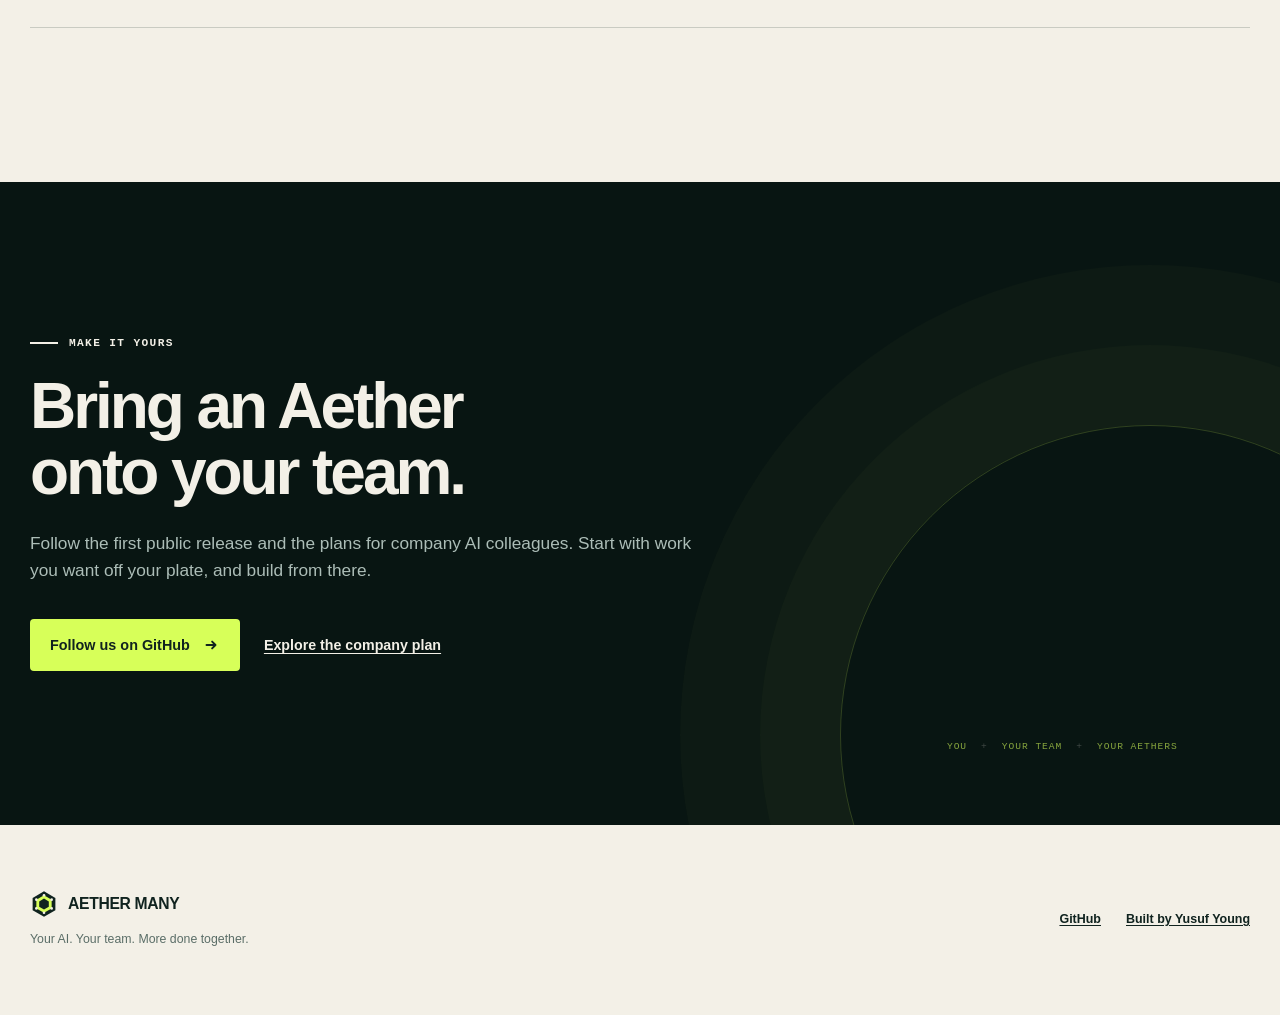
==== commit 7f1021b2: "Show Aether collaboration through customer and team benefits" ====
--- a/index.html
+++ b/index.html
@@ -6,21 +6,21 @@
     <meta name="theme-color" content="#0a1815">
     <meta
       name="description"
-      content="Your AI agent for life and work. Aether remembers the details, follows through on your goals, and builds the abilities you need. Yours to shape and run. Coming soon."
+      content="Less chasing, more progress. Aether is building AI that works alongside you and your team, carries work forward, and keeps your company’s knowledge yours. In development."
     >
     <meta property="og:type" content="website">
     <meta property="og:url" content="https://aethermany.com/">
-    <meta property="og:title" content="Aether Many — Get more done with an AI agent that’s yours to keep.">
+    <meta property="og:title" content="Aether Many — Get more done, together.">
     <meta
       property="og:description"
-      content="Get more done with an AI agent that’s yours to keep. Built to remember the details, follow through, and adapt to your life and work. Coming soon."
+      content="AI that works alongside you and your team. Fewer repeated explanations, fewer handoffs to chase, and company knowledge you can keep. In development."
     >
     <meta name="twitter:card" content="summary">
-    <title>Aether Many — Get more done with an AI agent that’s yours to keep.</title>
+    <title>Aether Many — Get more done, together.</title>
 
     <link rel="icon" href="/assets/favicon.svg" type="image/svg+xml">
-    <link rel="stylesheet" href="/styles.css?v=20260912-1">
-    <script src="/script.js?v=20260912-1" defer></script>
+    <link rel="stylesheet" href="/styles.css?v=20260915-1">
+    <script src="/script.js?v=20260915-1" defer></script>
       <link rel="canonical" href="https://aethermany.com/">
   </head>
   <body>
@@ -46,11 +46,11 @@
         </button>
 
         <nav class="site-nav" id="site-navigation" aria-label="Main navigation" data-nav>
-          <a href="#benefits">Why your Aether</a>
+          <a href="#benefits">Why Aether</a>
           <a href="#channels">Talk anywhere</a>
-          <a href="#editions">Editions</a>
-          <a href="#growth">How it grows</a>
-          <a href="#safety">Safety</a>
+          <a href="#teamwork">For teams</a>
+          <a href="#editions">What’s coming</a>
+          <a href="#safety">Your control</a>
           <a class="nav-action" href="https://github.com/yusufhgmail/aether">Follow on GitHub</a>
         </nav>
       </div>
@@ -60,134 +60,157 @@
       <section class="hero" id="top" aria-labelledby="hero-title">
         <div class="hero-grid">
           <div class="hero-copy">
-            <p class="eyebrow reveal">For your life and work</p>
-            <h1 id="hero-title" class="reveal" tabindex="-1">Get more done with an AI agent that’s yours to keep.</h1>
+            <p class="eyebrow reveal">AI that works alongside you</p>
+            <h1 id="hero-title" class="reveal" tabindex="-1">Get more done.<br>Together.</h1>
             <p class="hero-lead reveal">
-              Give Aether a goal. It remembers the details, follows through on the next steps, and builds the abilities it needs—around the way you work.
+              Aether is being built to work with you, your team, and their agents. It remembers the brief, carries work between people, and brings you the decisions that need you.
             </p>
-            <p class="ownership-premise reveal">Yours to shape. Yours to run. Built to stay yours.</p>
+            <p class="ownership-premise reveal">Less repeating yourself. Fewer handoffs to chase.</p>
             <div class="hero-actions reveal">
               <a class="button button-primary" href="https://github.com/yusufhgmail/aether">
                 Follow on GitHub
                 <svg viewBox="0 0 16 16" aria-hidden="true"><path d="M4 8h8M9 5l3 3-3 3"></path></svg>
               </a>
-              <a class="text-link" href="#ownership">See how it becomes yours</a>
+              <a class="text-link" href="#teamwork">See what working together could look like</a>
             </div>
             <p class="release-note reveal">
               <span class="live-dot" aria-hidden="true"></span>
-              <strong>Coming soon.</strong> Aether Many is under development.
+              <strong>In development.</strong> Community Edition first. Company workforces to follow.
             </p>
           </div>
 
-          <div class="adaptation-window reveal" role="group" aria-label="Illustration of your Aether turning everyday work into a new ability">
+          <div class="adaptation-window reveal" role="group" aria-label="Illustrative planned workflow: a human and specialist Aethers resolving a customer issue">
             <div class="window-bar">
-              <span><i aria-hidden="true"></i>HOW YOUR AETHER GROWS</span>
-              <span class="window-status">EXAMPLE</span>
+              <span><i aria-hidden="true"></i>ONE ISSUE, CARRIED THROUGH</span>
+              <span class="window-status">PLANNED EXAMPLE</span>
             </div>
             <ol class="adaptation-log">
               <li class="log-goal">
                 <span class="log-index">01</span>
-                <div><small>YOUR GOAL</small><strong>Keep my days organized.</strong></div>
+                <div><small>YOU SET THE GOAL</small><strong>Get this customer’s issue resolved.</strong></div>
               </li>
               <li>
                 <span class="log-index">02</span>
-                <div><small>YOUR AETHER NOTICES</small><strong>You check the same messages, calendar, and tasks.</strong></div>
+                <div><small>SUPPORT AETHER</small><strong>Collects the history and what the customer needs.</strong></div>
               </li>
               <li class="log-created">
                 <span class="log-index">03</span>
-                <div><small>YOUR AETHER BUILDS</small><strong>morning brief</strong></div>
-                <span class="created-badge">NEW</span>
+                <div><small>PRODUCT AETHER</small><strong>Uses that context to prepare a fix.</strong></div>
+                <span class="created-badge">HANDOFF</span>
               </li>
               <li>
                 <span class="log-index">04</span>
-                <div><small>YOUR AETHER GETS HELP</small><strong>A research agent fills in missing details.</strong></div>
+                <div><small>YOUR HUMAN TEAMMATE</small><strong>Reviews the fix and approves the next step.</strong></div>
               </li>
               <li>
                 <span class="log-index">05</span>
-                <div><small>YOUR AETHER REMEMBERS</small><strong>Tomorrow’s brief follows your priorities.</strong></div>
+                <div><small>SUPPORT AETHER</small><strong>Prepares the customer update and follow-up.</strong></div>
               </li>
             </ol>
             <div class="window-foot">
-              <span>Your morning brief, saved</span>
-              <span>Yours to inspect and improve</span>
+              <span>The context moves with the work</span>
+              <span>You keep the decisions</span>
             </div>
           </div>
         </div>
 
         <ul class="hero-proof reveal" aria-label="How your Aether helps">
-          <li><strong>Personal</strong><span>Learns your way of working</span></li>
-          <li><strong>In your control</strong><span>Choose what it can access</span></li>
-          <li><strong>Built to last</strong><span>Keep its memory and tools</span></li>
+          <li><strong>Less explaining</strong><span>Build on what it already knows</span></li>
+          <li><strong>Less coordinating</strong><span>Keep the next step moving</span></li>
+          <li><strong>More continuity</strong><span>Keep your knowledge and tools</span></li>
         </ul>
       </section>
 
       <section class="section section-problem" id="benefits" aria-labelledby="benefits-title">
         <div class="problem-intro reveal">
-          <p class="eyebrow">Why your Aether is different</p>
-          <h2 id="benefits-title">Get more done, your way.</h2>
-          <p>
-            An agent should fit your life and your work. Your Aether learns your preferences, builds the tools you need, and takes on more as you use it.
-          </p>
-        </div>
-
+          <p class="eyebrow">What collaboration should give you</p>
+          <h2 id="benefits-title">Spend less of your day holding everything together.</h2>
+          <p>Work slows down when you have to repeat the brief, chase the next step, or carry information between people. We’re building Aether to take on that coordination alongside the work itself.</p>
+        </div>
         <div class="direct-benefit-grid">
           <article class="direct-benefit-card reveal">
             <span class="direct-benefit-number">01</span>
-            <h3>It adapts to you.</h3>
-            <p>Shape how it talks, what it prioritizes, and how it works. Your Aether adapts to your preferences and instructions.</p>
+            <h3>Pick up where you left off.</h3>
+            <p>Your Aether remembers your priorities, preferences, and previous work, so the next request starts with context you have already given it.</p>
+          </article>
+          <article class="direct-benefit-card direct-benefit-featured reveal">
+            <span class="direct-benefit-number">02</span>
+            <h3>Move the work, keep the context.</h3>
+            <p>In the planned company workforce, one AI colleague passes the relevant brief and progress to the next. You spend less time forwarding messages and explaining the same task.</p>
           </article>
           <article class="direct-benefit-card reveal">
-            <span class="direct-benefit-number">02</span>
-            <h3>It learns automatically.</h3>
-            <p>It notices your corrections, remembers what works, and uses those lessons the next time.</p>
-          </article>
-          <article class="direct-benefit-card direct-benefit-featured reveal">
             <span class="direct-benefit-number">03</span>
-            <h3>It builds new abilities by itself.</h3>
-            <p>When your work needs a new ability, your Aether can create or improve a tool. You can inspect and change what it adds.</p>
+            <h3>Put your attention where it matters.</h3>
+            <p>The aim: let AI colleagues prepare the work and follow up, while your team handles judgment, relationships, and decisions that need a person.</p>
           </article>
           <article class="direct-benefit-card reveal">
             <span class="direct-benefit-number">04</span>
-            <h3>It works with other agents.</h3>
-            <p>It can ask other agents for help and compare their work. You set what those agents may access and do.</p>
+            <h3>Teach it in conversation.</h3>
+            <p>Explain how you want something done. Your Aether can remember the correction and improve its tools and instructions for the next time.</p>
           </article>
           <article class="direct-benefit-card reveal">
             <span class="direct-benefit-number">05</span>
-            <h3>It protects your private data in layers.</h3>
-            <p>The part that learns and changes cannot rewrite the protected part. Checks can hold risky actions and record where data is going.</p>
+            <h3>Know what still needs you.</h3>
+            <p>As the workforce grows, the planned shared view will show who is doing what, what is blocked, and which decisions are waiting for your team.</p>
           </article>
           <article class="direct-benefit-card reveal">
             <span class="direct-benefit-number">06</span>
-            <h3>It becomes what your goals require.</h3>
-            <p>As your goals change, your Aether can change with them. It is not limited to the abilities it started with.</p>
-          </article>
-        </div>
-
-        <p class="benefit-safety-note reveal">
-          <strong>Your Aether checks what can leave and keeps a record of important actions.</strong>
-          Connected models and services may still receive the data a task needs. <a href="#ownership">See what ownership covers.</a>
-        </p>
-      </section>
-
-<section class="section section-identity section-ownership" id="ownership" aria-labelledby="identity-title">
-      <div class="identity-heading reveal"><p class="eyebrow">An investment in yourself</p><h2 id="identity-title">The more you put into it, the more yours it becomes.</h2><p>Your preferences, decisions, and useful tools add up. Aether is being built so you can keep that value, shape it, and choose what it runs on.</p></div>
+            <h3>Keep the know-how you build.</h3>
+            <p>Your stored knowledge, instructions, and tools stay on infrastructure you control. The effort you put into teaching your Aether becomes something you can keep improving.</p>
+          </article>
+        </div>
+      </section>
+
+      <section class="section section-teamwork" id="teamwork" aria-labelledby="teamwork-title">
+        <div class="teamwork-heading reveal">
+          <p class="eyebrow">Planned for companies</p>
+          <h2 id="teamwork-title">AI colleagues that work side by side with your people.</h2>
+          <p>Give each Aether a useful role in the work you already do. The goal is a team that carries a task through together, with clear responsibility and people involved where they add the most value.</p>
+        </div>
+        <div class="teamwork-grid">
+          <article class="teamwork-example reveal">
+            <p class="teamwork-label">ILLUSTRATIVE WORKFLOW · CUSTOMER ONBOARDING</p>
+            <h3>A signed deal becomes a ready-to-go kickoff.</h3>
+            <ol class="teamwork-flow">
+              <li><span class="role-badge">Sales Aether</span><p>Prepares the agreed scope, customer needs, and promises made.</p></li>
+              <li><span class="role-badge">Operations Aether</span><p>Uses the handoff to prepare the kickoff plan and flag missing details.</p></li>
+              <li><span class="role-badge role-human">Your project lead</span><p>Checks the plan, resolves the open questions, and approves the commitments.</p></li>
+              <li><span class="role-badge">Account Aether</span><p>Prepares the customer’s next steps from the approved plan.</p></li>
+            </ol>
+            <p class="teamwork-outcome">Your team starts with the same brief and a clear next step.</p>
+          </article>
+          <div class="teamwork-benefits reveal">
+            <article><h3>Fit the way your company works.</h3><p>We plan to start hands-on: choose a real company workflow, connect the relevant tools and knowledge, and set up the AI roles that help your people complete it.</p></article>
+            <article><h3>Grow the team around the work.</h3><p>Add specialists as new responsibilities emerge. Longer term, Aether should help identify where another AI colleague would be useful and prepare it for the role, within your company’s budget and permissions.</p></article>
+            <article><h3>Keep your team’s judgment in the loop.</h3><p>You should be able to change priorities, review a result, or stop work. Human colleagues need a clear view of what the AI team is doing and where their help is needed.</p></article>
+            <a class="text-link" href="#editions">See what’s coming first</a>
+          </div>
+        </div>
+        <div class="cooperation-outside reveal">
+          <div><p class="eyebrow">Further ahead · Working with other people’s agents</p><h3>Let the back-and-forth happen for you.</h3></div>
+          <div><p>Imagine asking for a supplier visit. Your Aether works with the supplier’s agent to find a time and confirm what is needed, then brings you the plan.</p><p>The goal is to share the details needed for that job, keep unrelated company information private, and come back to you before commitments outside the limits you set.</p><p class="pillar-note">This is a future capability. Automated dealings with other people’s agents are not available yet.</p></div>
+        </div>
+      </section>
+
+      <section class="section section-identity section-ownership" id="ownership" aria-labelledby="identity-title">
+      <div class="identity-heading reveal"><p class="eyebrow">An investment in yourself</p><h2 id="identity-title">Your way of working is worth keeping.</h2><p>Every useful correction, customer detail, and working procedure adds value. Aether is being built so that know-how stays under your control as your life and your team change.</p></div>
       <div class="ownership-grid reveal">
         <article><span>YOUR PRIVATE WORLD</span><h3>Choose what you share.</h3><p>Keep your agent’s memory on infrastructure you control. Choose which models and services it uses, and what they can access.</p><p class="pillar-note">Hosted services still receive the data you send them. Self-hosting the agent does not make those services private.</p></article>
         <article><span>YOUR WAY OF WORKING</span><h3>Make it fit you.</h3><p>Shape its personality, priorities, and instructions. When you need a new ability, your Aether can build it—and you can change what it builds.</p></article>
         <article><span>YOUR LONG-TERM INVESTMENT</span><h3>Keep what you build.</h3><p>Keep your memory, working instructions, and tools on your own system. Back them up and keep improving them as your needs change.</p><p class="pillar-note">We’re building toward changing models while keeping that work. Full portability is a design goal.</p></article>
       </div>
-      <details class="ownership-details reveal"><summary>What complete ownership includes</summary><p>Your stored data and memory. Your agent’s personality, instructions, and abilities. The software that runs it—sometimes called the harness. Its hosting, and ultimately the model itself.</p><p>Choosing a hosted model provider does not give you ownership of that model or remove its rules. Our goal is the option to run models you control, too. Exact public license and migration details will accompany the release.</p></details>
+      <details class="ownership-details reveal"><summary>What complete ownership includes</summary><p>Your stored data and memory. Your agent’s personality, instructions, and abilities. The software that runs it. Its hosting, and ultimately the model itself.</p><p>Choosing a hosted model provider does not give you ownership of that model or remove its rules. Our goal is the option to run models you control, too. Exact public license and migration details will accompany the release.</p></details>
     </section>
 
       <section class="section section-channels" id="channels" aria-labelledby="channels-title">
         <div class="channels-intro reveal">
           <div>
-            <p class="eyebrow">Talk to your Aether anywhere</p>
+            <p class="eyebrow">Planned ways to stay in touch</p>
             <h2 id="channels-title">Ask from the app you already have open.</h2>
           </div>
           <div class="channels-copy">
             <p>
-              Message your Aether in WhatsApp, Discord, Telegram, or the web. It brings what it knows about your plans and preferences to the next task, wherever you ask. Connected messaging services still handle the messages you send through them.
+              The public edition is planned to bring your Aether to WhatsApp, Discord, Telegram, and the web. Ask for an update or give it a correction in the conversation you are already having. Connected messaging services still handle those messages.
             </p>
             <ul class="channel-list" aria-label="Planned ways to talk to your Aether">
               <li>WhatsApp</li>
@@ -210,7 +233,7 @@
                 loading="lazy"
               >
               <div class="channel-conversation" role="group" aria-label="Example WhatsApp conversation with your Aether">
-                <span class="conversation-label">Illustrative example · WhatsApp</span>
+                <span class="conversation-label">Planned example · WhatsApp</span>
                 <div class="message message-user">
                   <span>You</span>
                   <p>Aether, book my usual haircut next week. Keep Tuesday evening free for dinner with Sam.</p>
@@ -237,7 +260,7 @@
                 loading="lazy"
               >
               <div class="channel-conversation channel-conversation-small" role="group" aria-label="Example proactive Discord update from your Aether">
-                <span class="conversation-label">Illustrative example · Discord</span>
+                <span class="conversation-label">Planned example · Discord</span>
                 <div class="message message-aether">
                   <span>Your Aether</span>
                   <p>Parkview has a place within your budget and your 20-minute commute. I answered their timing question and asked about a viewing. Their request for income documents is ready for you to review.</p>
@@ -332,7 +355,7 @@
               </div>
               <div class="use-case-item">
                 <h3>Plan a weekend worth leaving home for.</h3>
-                <p>It can find activities that fit your tastes, check everyone’s calendars, and—with your approval—book the plan and invite your friends.</p>
+                <p>It can find activities that fit your tastes, ask for everyone’s availability and, with your approval, help book the plan and invite your friends.</p>
               </div>
             </div>
           </article>
@@ -341,73 +364,36 @@
 
       <section class="section section-editions" id="editions" aria-labelledby="editions-title">
         <div class="editions-intro reveal">
-          <div>
-            <p class="eyebrow">Editions</p>
-            <h2 id="editions-title">Start building yours.</h2>
-          </div>
-          <p>
-            Build your own setup with the free Community Edition, or start with an AI employee prepared for your role. The commercial editions add help getting useful work done sooner.
-          </p>
-        </div>
-
+          <div><p class="eyebrow">What’s coming</p><h2 id="editions-title">From your first Aether to a team of AI colleagues.</h2></div>
+          <p>Start with an agent of your own. Then bring specialist help into your company and keep a clear view as the team grows. These are planned releases; dates and commercial terms are not set.</p>
+        </div>
         <div class="editions-grid">
+          <article class="edition-card edition-card-future reveal">
+            <div class="edition-badge edition-badge-future">FIRST · COMMUNITY EDITION</div>
+            <h3>Your own Aether</h3>
+            <p class="edition-subtitle">Build around the way you work.</p>
+            <p class="edition-problem">For people comfortable running their own setup who want an agent they can shape through everyday use.</p>
+            <div class="edition-features"><span>Give it recurring work and teach it your preferences</span><span>Keep its stored memory, instructions, and tools</span><span>Run it on your own server and choose a model provider</span></div>
+            <p class="edition-rationale">The Community Edition is the first planned public release and is intended to be free. Model usage and hosting may have their own costs. The license will accompany the release.</p>
+          </article>
           <article class="edition-card edition-card-featured reveal">
-            <div class="edition-badge">FIRST COMMERCIAL EDITION</div>
-            <h3>Aether for CEOs</h3>
-            <p class="edition-subtitle">Stay on top of the business. Get time back.</p>
-            <p class="edition-problem">
-              An AI employee prepared for the CEO’s role: briefs, follow-ups, and decisions brought together around your business.
-            </p>
-            <div class="edition-features">
-              <span>A clear view of what needs your attention</span>
-              <span>Email, calendar, and messaging connectors</span>
-              <span>Proactive briefings and follow-up tracking</span>
-              <span>Safeguards on outbound actions</span>
-              <span>Templates for common CEO workflows</span>
-              <span>Runs on your server, with permissions you set</span>
-            </div>
-            <p class="edition-rationale">
-              Start with setup, workflows, and support for the CEO’s day. As your Aether learns the business, its knowledge and tools stay on your company’s infrastructure.
-            </p>
-          </article>
-
+            <div class="edition-badge">NEXT · COMPANY WORKFORCES</div>
+            <h3>Your company’s AI colleagues</h3>
+            <p class="edition-subtitle">Get useful work moving with your team.</p>
+            <p class="edition-problem">A planned hands-on service to set up specialist Aethers around a real company workflow, with people and agents working together.</p>
+            <div class="edition-features"><span>Roles tailored to your business</span><span>Relevant knowledge and tools for each role</span><span>Handoffs that carry the brief and progress</span><span>Clear points for human review and decisions</span></div>
+            <p class="edition-rationale">Support, operations, research, or an executive assistant: choose the roles that earn their place in your business. Build from useful work, with your know-how under company control.</p>
+          </article>
           <article class="edition-card edition-card-future reveal">
-            <div class="edition-badge edition-badge-future">FREE COMMUNITY EDITION</div>
-            <h3>Aether CE</h3>
-            <p class="edition-subtitle">Build an agent around the way you work.</p>
-            <p class="edition-problem">
-              For builders who want to shape the instructions, tools, and setup themselves.
-            </p>
-            <div class="edition-features">
-              <span>A small core you can build on</span>
-              <span>An agent that can improve its own tools</span>
-              <span>Memory, reusable abilities, and integrations</span>
-              <span>Designed for your own Ubuntu server</span>
-              <span>A choice of model providers</span>
-            </div>
-            <p class="edition-rationale">
-              Start with the core and make it fit you. Write its procedures, change its tools, and choose its model provider. The Community Edition is planned to be free; release and license details are in the Q&A.
-            </p>
-          </article>
-
-          <article class="edition-card edition-card-future reveal">
-            <div class="edition-badge edition-badge-future">FUTURE</div>
-            <h3>Aether for Companies</h3>
-            <p class="edition-subtitle">Keep company knowledge as your team grows.</p>
-            <p class="edition-problem">
-              A longer-term edition for teams that want their agents to work together around the company’s own processes.
-            </p>
-            <div class="edition-features">
-              <span>Multi-agent coordination across departments</span>
-              <span>Custom CRM, support, analytics, and operations</span>
-              <span>Agents that learn from company data and workflows</span>
-              <span>Replace generic SaaS with software the company owns</span>
-            </div>
-            <p class="edition-rationale">
-              Bring specialized agents into more departments while keeping their knowledge, tools, and permissions under company control.
-            </p>
-          </article>
-        </div>
+            <div class="edition-badge edition-badge-future">THEN · A SHARED VIEW</div>
+            <h3>Keep everyone in step</h3>
+            <p class="edition-subtitle">See the work. Guide the team.</p>
+            <p class="edition-problem">A planned place for your people to coordinate AI colleagues as more of the company’s work moves through them.</p>
+            <div class="edition-features"><span>See responsibilities, progress, results, and cost</span><span>Find blocked work and pending decisions</span><span>Change priorities, approve actions, and intervene</span></div>
+            <p class="edition-rationale">The aim is to give more work to AI colleagues without turning their supervision into another full-time job.</p>
+          </article>
+        </div>
+        <p class="edition-horizon reveal"><strong>Over time, a closer fit to your business.</strong> We want your AI colleagues to learn from approved examples of your company’s work, and help prepare new specialists where they would be useful. Better results and lower running costs are goals to prove on real tasks.</p>
       </section>
 
       <section class="section section-growth" id="growth" aria-labelledby="growth-title">
@@ -467,56 +453,27 @@
 
       <section class="section section-safety" id="safety" aria-labelledby="safety-title">
         <div class="safety-heading reveal">
-          <p class="eyebrow">Safety in several layers</p>
-          <h2 id="safety-title">Delegate with boundaries you choose.</h2>
+          <p class="eyebrow">Keep control as you delegate</p>
+          <h2 id="safety-title">Stay involved where it matters.</h2>
           <p>
-            Give your Aether room to act, with clear limits on private data and important decisions. Its everyday learning cannot quietly rewrite the safeguards you rely on.
+            Useful collaboration means knowing what was shared, what happened, and when you need to step in. Aether’s current safeguards provide records, checks, and recovery; the planned workforce adds a shared view for your team.
           </p>
-        </div>
-
-        <div class="boundary-diagram reveal">
-          <div class="boundary-free">
-            <div class="boundary-label"><span>YOUR AETHER CAN IMPROVE</span><strong>The part that grows</strong></div>
-            <ul>
-              <li>Tools</li>
-              <li>Ways of working</li>
-              <li>What it remembers</li>
-              <li>Repeated tasks</li>
-              <li>How it uses other agents</li>
-            </ul>
-            <p>This is where your Aether learns, tries new ideas, fixes mistakes, and becomes more useful.</p>
-          </div>
-          <div class="boundary-gate">
-            <span>CHECK + RECORD</span>
-            <i aria-hidden="true"></i>
-          </div>
-          <div class="boundary-core">
-            <div class="boundary-label"><span>PROTECTED FROM SELF-REWRITING</span><strong>Your control and recovery</strong></div>
-            <ul>
-              <li>Basic conversation</li>
-              <li>Record of important actions</li>
-              <li>Checks before data leaves</li>
-              <li>A way for you to get back in</li>
-              <li>Review before powerful changes</li>
-            </ul>
-            <p>The learning agent cannot quietly rewrite these safeguards. Protected administration stays separate from everyday agent work.</p>
-          </div>
         </div>
 
         <div class="safety-facts reveal">
           <article>
             <span>01</span>
-            <h3>Checks before data leaves.</h3>
+            <h3>See where information goes.</h3>
             <p>Your Aether records where it connects and can hold or block transfers that look risky.</p>
           </article>
           <article>
             <span>02</span>
-            <h3>Review before powerful changes.</h3>
+            <h3>Review changes that affect your setup.</h3>
             <p>Changes that affect the whole server must pass through a protected review and can be rolled back.</p>
           </article>
           <article>
             <span>03</span>
-            <h3>You can still get back in.</h3>
+            <h3>Recover when something goes wrong.</h3>
             <p>A built-in route stays available even if your Aether breaks one of the tools or connections it added.</p>
           </article>
         </div>
@@ -534,13 +491,13 @@
           <span class="mission-node node-f"></span>
         </div>
         <div class="mission-copy reveal">
-          <p class="eyebrow">Why ownership matters</p>
-          <h2 id="mission-title">Build your life around an AI that belongs to you.</h2>
+          <p class="eyebrow">Working together, on your terms</p>
+          <h2 id="mission-title">Get help from a wider world. Keep an AI that is yours.</h2>
           <p>
-            Your agent will come to know your work, relationships, plans, and private thoughts. It could become the most personal thing you have. The more you depend on it, the more important it is that it belongs to you.
+            Your work depends on other people: colleagues, customers, suppliers, and friends. An AI becomes more useful when it can help you work with them, carrying your priorities and context into the next conversation.
           </p>
           <p>
-            Aether’s mission is complete ownership: your data, memory, personality, instructions, abilities, the software that runs your agent, and ultimately the model itself. You should be able to decide what it becomes and keep building on it for years.
+            That is the direction behind Aether: an agent that knows you, works alongside others for you, and keeps the knowledge you build under your control. More help, with a clear say in what it shares and does on your behalf.
           </p>
         </div>
       </section>
@@ -551,12 +508,15 @@
         </div>
 
         <div class="faq-list reveal">
+          <details><summary>What would “collaborative” change in my day?</summary><p>Less time repeating context, forwarding updates, and checking who is doing the next step. The planned workforce lets specialist Aethers pass work to each other and bring human colleagues the decisions that need them. Further ahead, your Aether could coordinate with other people’s agents on your behalf.</p></details>
+          <details><summary>Can I set up an AI workforce today?</summary><p>The company service is planned after the Community Edition release. We intend to start with hands-on setup around actual company work, then build the shared view for coordinating and supervising those employees. The workflow examples on this page illustrate that direction; they are not a live product demo.</p></details>
+          <details><summary>Do I need to train an AI model to get started?</summary><p>No. The first company specialists are planned to use existing models with your company’s instructions, knowledge, tools, and workflows. Company-specific training comes later, where it can demonstrate better results or lower costs. Company-controlled specialist models are a long-term goal.</p></details>
   <details><summary>What does owning my Aether mean?</summary><p>It means control of the agent’s stored memory, instructions, tools, software, and hosting. Aether’s mission extends to the model itself. Owning your agent software does not mean you own a model accessed through an API.</p></details>
   <details><summary>Can a model provider still limit my agent?</summary><p>Yes. A hosted model provider can restrict or withdraw its own service. Provider choice reduces reliance on one service; it does not remove the provider’s rules. The long-term goal is the option to run models you control, subject to their licenses and your hardware.</p></details>
   <details><summary>Can I change models without starting over?</summary><p>The public edition is intended to keep your stored memory and tools when you switch compatible models. This is a design goal, not a published migration guarantee. A different model may behave differently and need different resources.</p></details>
           <details>
             <summary>When can I use Aether Many?</summary>
-            <p>Aether Many is coming soon. It is under development, and the first public version will appear in the GitHub repository when it is ready. A working instance already runs its creator's life and business: managing email, investments, research, scheduling, and proactive monitoring from a VPS he controls.</p>
+            <p>A private instance is in use, but the Community Edition has not been publicly released. It is the next step, followed by company workforces and the shared management view. Follow the GitHub repository for release news. No release dates are set.</p>
           </details>
           <details>
             <summary>What does “learns from you” actually mean?</summary>
@@ -564,7 +524,7 @@
           </details>
           <details>
             <summary>What is Aether focused on?</summary>
-            <p>An agent that learns your way of working, builds abilities for your goals, and keeps its memory and tools under your control. Aether’s mission extends that ownership to the software and ultimately the model, too.</p>
+            <p>Helping you get work done with other people: remembering the context, carrying work forward, and learning how you like things done. Company workforces and, later, dealings with other people’s agents extend that idea. Your knowledge and control should stay with you as you delegate more.</p>
           </details>
           <details>
             <summary>How does your Aether protect private information?</summary>
@@ -588,18 +548,18 @@
       <section class="section section-cta" aria-labelledby="cta-title">
         <div class="cta-copy reveal">
           <p class="eyebrow">Make it yours</p>
-          <h2 id="cta-title">Be ready to build your own Aether.</h2>
-          <p>Follow development on GitHub for release news and setup instructions as they become available. See how to turn the first public edition into an agent for your life and work.</p>
+          <h2 id="cta-title">Bring an Aether onto your team.</h2>
+          <p>Follow the first public release and the plans for company AI colleagues. Start with work you want off your plate, and build from there.</p>
           <div class="cta-actions">
             <a class="button button-inverse" href="https://github.com/yusufhgmail/aether">
               Follow us on GitHub
               <svg viewBox="0 0 16 16" aria-hidden="true"><path d="M4 8h8M9 5l3 3-3 3"></path></svg>
             </a>
-            <a class="text-link text-link-light" href="#mission-title">Why your agent should be yours</a>
+            <a class="text-link text-link-light" href="#editions">Explore the company plan</a>
           </div>
         </div>
         <div class="cta-code" aria-hidden="true">
-          <span>NOTICE</span><i>→</i><span>LEARN</span><i>→</i><span>BUILD</span><i>→</i><span>REMEMBER</span>
+          <span>YOU</span><i>+</i><span>YOUR TEAM</span><i>+</i><span>YOUR AETHERS</span>
         </div>
       </section>
     </main>
@@ -610,7 +570,7 @@
           <img src="/assets/mark.svg" alt="" width="28" height="28">
           <span class="brand-name">Aether Many</span>
         </a>
-        <p>A personal AI you can keep building on.</p>
+        <p>Your AI. Your team. More done together.</p>
       </div>
       <div class="footer-links">
         <a href="https://github.com/yusufhgmail/aether">GitHub</a>
--- a/styles.css
+++ b/styles.css
@@ -2498,3 +2498,157 @@
 .section-mission .mission-copy h2{max-width:14ch}
 .ownership-grid .pillar-note{font-size:.84rem;line-height:1.6;color:#adbbb4;margin-top:1rem}.ownership-details{margin-top:1.8rem;font-size:.96rem;line-height:1.7;max-width:90ch}.ownership-details summary{cursor:pointer;font-weight:650}.ownership-details p{color:#d7e2dc}.section-identity.section-ownership{display:block}.section-ownership .identity-heading{max-width:900px}.section-ownership .identity-heading h2{max-width:23ch}.hero-copy h1{max-width:12ch}
 @media(max-width:600px){.ownership-grid{grid-template-columns:1fr}.ownership-grid article{padding:1.3rem}.hero-copy h1{font-size:3rem}.ownership-premise{font-size:1rem}.mission-orbit{max-width:100%;height:auto;aspect-ratio:1}}
+
+/* Collaboration: planned workflows with human decisions visible. */
+.section-teamwork {
+  background: var(--paper-deep);
+}
+
+.teamwork-heading {
+  max-width: 900px;
+  margin-bottom: 48px;
+}
+
+.teamwork-heading h2 {
+  max-width: 21ch;
+}
+
+.teamwork-heading > p:last-child {
+  max-width: 66ch;
+  color: var(--ink-soft);
+}
+
+.teamwork-grid {
+  display: grid;
+  grid-template-columns: 1.1fr 1fr;
+  gap: clamp(32px, 5vw, 72px);
+  align-items: center;
+}
+
+.teamwork-example {
+  padding: clamp(24px, 3vw, 42px);
+  background: var(--ink);
+  color: var(--paper);
+  border-radius: 8px;
+}
+
+.teamwork-label {
+  color: var(--mint);
+  font-family: var(--font-mono);
+  font-size: 0.66rem;
+  line-height: 1.7;
+  letter-spacing: 0.06em;
+}
+
+.teamwork-example h3 {
+  margin-bottom: 28px;
+  max-width: 24ch;
+  font-size: clamp(1.65rem, 2.5vw, 2.2rem);
+  line-height: 1.12;
+}
+
+.teamwork-flow {
+  padding: 0;
+  margin: 0;
+  list-style: none;
+}
+
+.teamwork-flow li {
+  position: relative;
+  padding-left: 24px;
+  border-left: 1px solid rgba(183, 226, 210, 0.35);
+}
+
+.teamwork-flow li::before {
+  position: absolute;
+  top: 12px;
+  left: -4px;
+  width: 7px;
+  height: 7px;
+  border-radius: 50%;
+  background: var(--mint);
+  content: "";
+}
+
+.teamwork-flow li:last-child {
+  border-left-color: transparent;
+}
+
+.role-badge {
+  display: inline-block;
+  padding: 3px 9px;
+  border: 1px solid rgba(183, 226, 210, 0.28);
+  border-radius: 4px;
+  color: var(--mint);
+  font-size: 0.79rem;
+  font-weight: 650;
+}
+
+.role-human {
+  background: var(--signal);
+  border-color: var(--signal);
+  color: var(--ink);
+}
+
+.teamwork-flow p {
+  margin: 8px 0 0;
+  padding-bottom: 24px;
+  color: #d7e2dc;
+  font-size: 0.95rem;
+  line-height: 1.55;
+}
+
+.teamwork-outcome {
+  margin: 4px 0 0;
+  padding-top: 20px;
+  border-top: 1px solid var(--line-light);
+  color: var(--signal);
+  font-weight: 600;
+}
+
+.teamwork-benefits article + article {
+  margin-top: 30px;
+}
+
+.teamwork-benefits h3,
+.cooperation-outside h3 {
+  margin-bottom: 12px;
+  font-size: 1.65rem;
+  line-height: 1.12;
+}
+
+.teamwork-benefits p,
+.cooperation-outside p {
+  color: var(--ink-soft);
+}
+
+.cooperation-outside {
+  display: grid;
+  grid-template-columns: 1fr 1.3fr;
+  gap: 40px;
+  margin-top: 60px;
+  padding-top: 40px;
+  border-top: 1px solid var(--line);
+}
+
+.cooperation-outside .pillar-note {
+  font-size: 0.85rem;
+}
+
+.edition-horizon {
+  max-width: 86ch;
+  margin: 30px 0 0;
+  color: var(--ink-soft);
+}
+
+.adaptation-log small {
+  color: #adc2b9;
+}
+
+@media (max-width: 760px) {
+  .teamwork-grid,
+  .cooperation-outside {
+    grid-template-columns: 1fr;
+    gap: 28px;
+  }
+}
